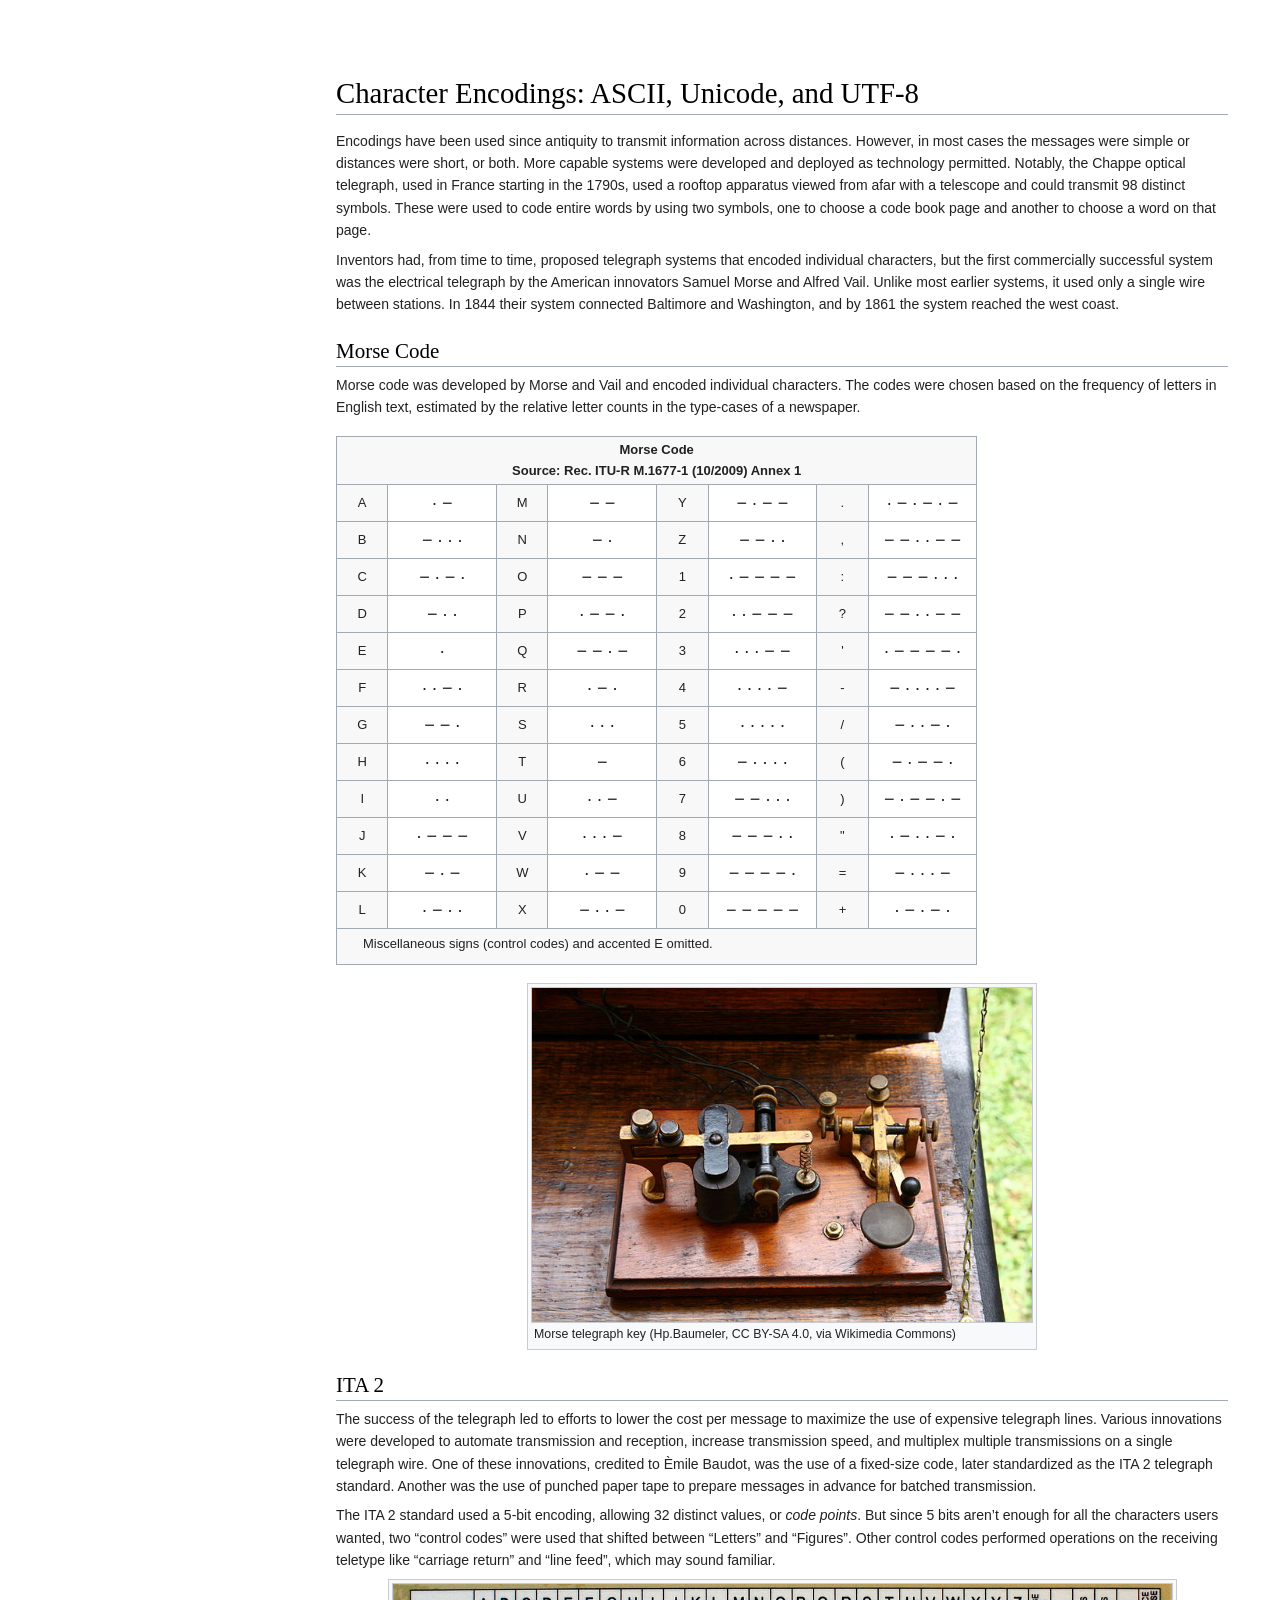
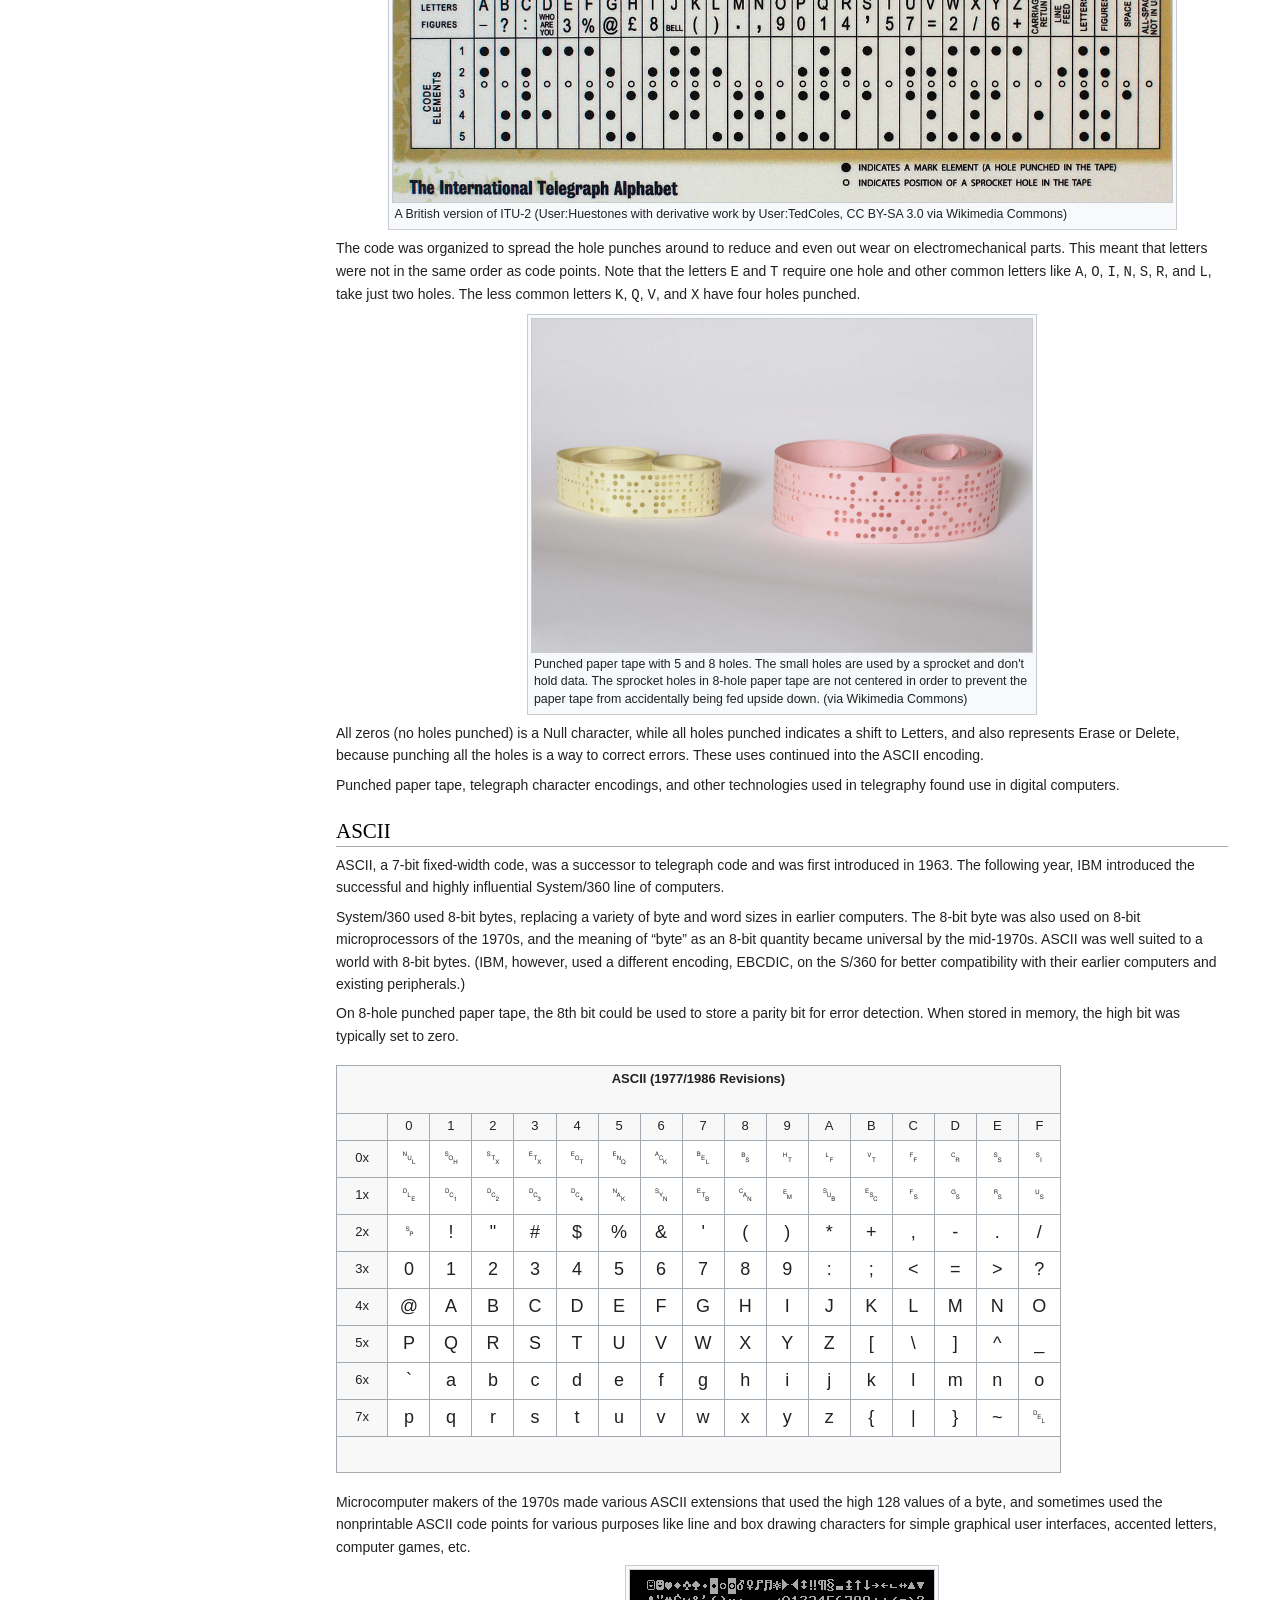
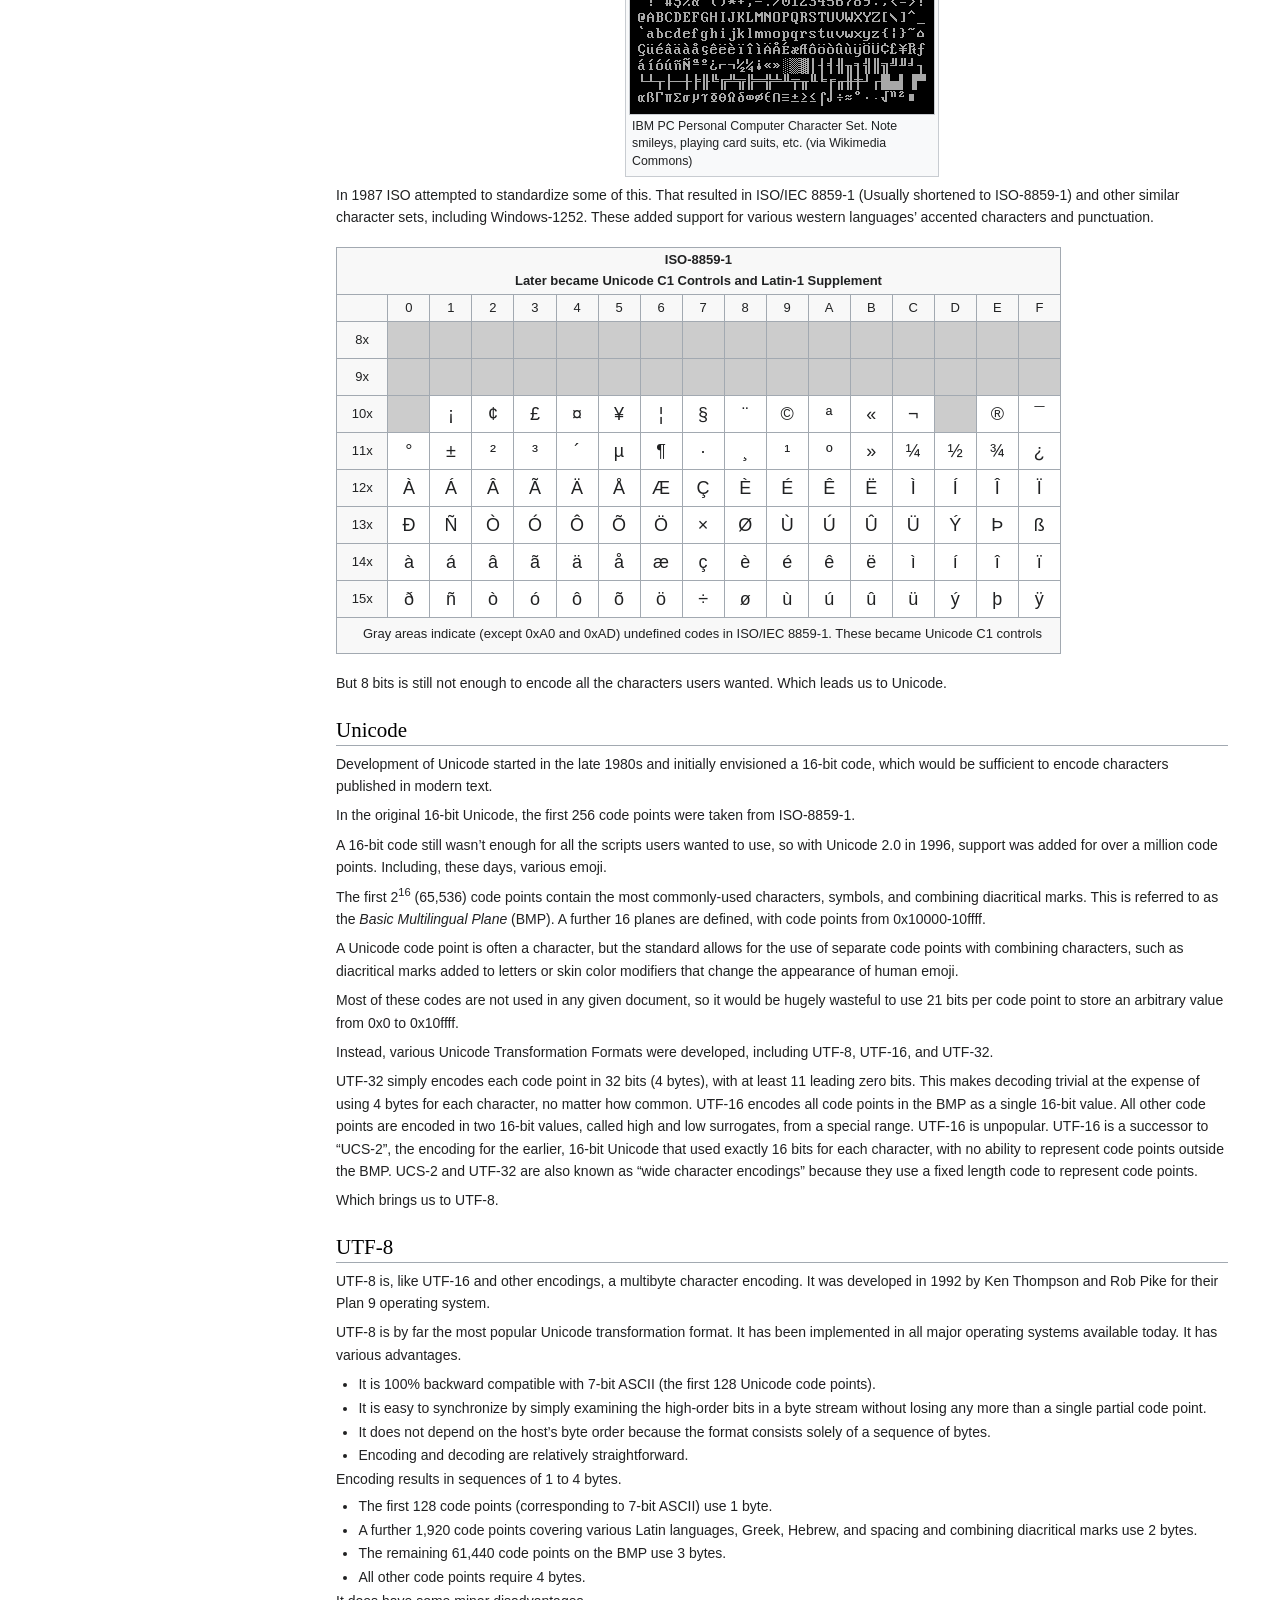
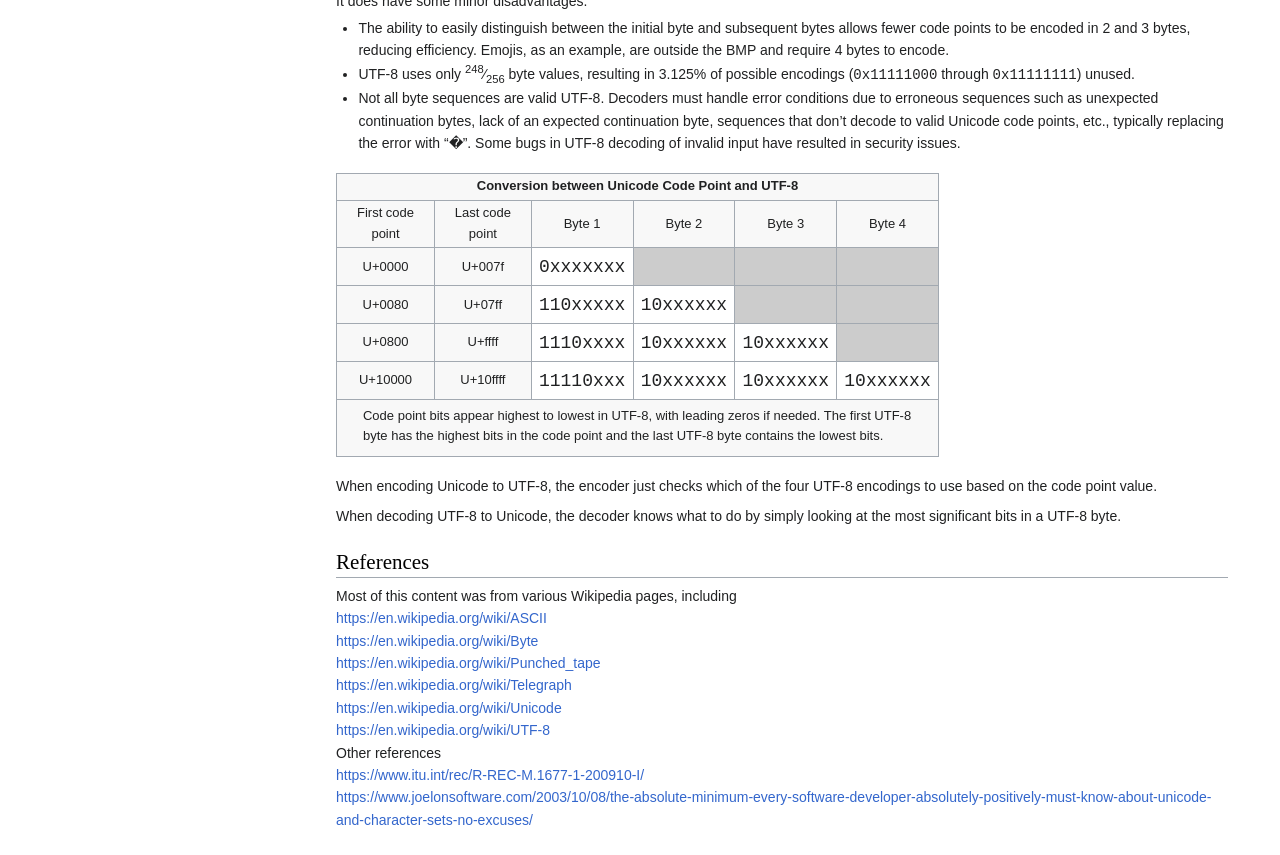
==== index.html @ 557145ad "Further edits" ====
<!DOCTYPE html>
<html class="client-js vector-feature-language-in-header-enabled vector-feature-language-in-main-page-header-disabled vector-feature-sticky-header-disabled vector-feature-page-tools-pinned-disabled vector-feature-toc-pinned-enabled vector-feature-main-menu-pinned-disabled vector-feature-limited-width-enabled vector-feature-limited-width-content-enabled vector-feature-zebra-design-disabled vector-animations-ready ve-available" lang="en" dir="ltr">

<head>
  <meta http-equiv="Content-Type" content="text/html; charset=UTF-8">
  <title>Character Encodings</title>
  <link rel="stylesheet"  href="char_table.css">
  <link rel="icon" href="favicon.ico" type="image/x-icon" />
  <link rel="shortcut icon" href="favicon.ico" type="image/x-icon" />
</head>

<body class="skin-vector skin-vector-search-vue mediawiki ltr sitedir-ltr mw-hide-empty-elt ns-0 ns-subject mw-editable page-Control_Pictures rootpage-Control_Pictures skin-vector-2022 action-view uls-dialog-sticky-hide vector-below-page-title">
  <div class="vector-header-container">
    <header class="vector-header mw-header">
      <!-- Page header stuff can go here, if any -->
    </header>
  </div>

  <div class="mw-page-container">
    <div class="mw-page-container-inner">
      <input type="checkbox" id="vector-toc-collapsed-checkbox" class="vector-menu-checkbox">
      <nav id="mw-panel-toc" role="navigation" aria-label="Contents"
        data-event-name="ui.sidebar-toc"
        class="mw-table-of-contents-container vector-toc-landmark vector-sticky-pinned-container">
        <div id="vector-toc-pinned-container" class="vector-pinned-container">
          <div id="vector-toc" class="vector-toc vector-pinnable-element">
            <div class="vector-pinnable-header vector-toc-pinnable-header vector-pinnable-header-pinned"
              data-feature-name="toc-pinned" data-pinnable-element-id="vector-toc">
              <h2 class="vector-pinnable-header-label">&nbsp;<!-- Contents --></h2>
                <!-- Add in-page links here?  -->
            </div>
          </div>
        </div>
      </nav>
      <div class="mw-content-container">
        <main id="content" class="mw-body" role="main">
          <header class="mw-body-header vector-page-titlebar">
            <h1 id="firstHeading" class="firstHeading mw-first-heading">
              <span class="mw-page-title-main">
                Character Encodings: ASCII, Unicode, and UTF-8
              </span>
            </h1>

          </header>

          <div id="bodyContent" class="vector-body ve-init-mw-desktopArticleTarget-targetContainer"
            aria-labelledby="firstHeading" data-mw-ve-target-container="">

            <div id="mw-content-text" class="mw-body-content mw-content-ltr"
              lang="en" dir="ltr"><div class="mw-parser-output">
              <p>
                Encodings have been used since antiquity to transmit information across distances. However,
                in most cases the messages were simple or distances were short, or both. More capable
                systems were developed and deployed as technology permitted. Notably, the Chappe
                optical telegraph, used in France starting in the 1790s, used a rooftop apparatus
                viewed from afar with a telescope and could transmit 98 distinct symbols. These were
                used to code entire words by using two symbols, one to choose a code book page and another
                to choose a word on that page.
              </p>
              <p>
                Inventors had, from time to time, proposed telegraph systems that
                encoded individual characters, but the first commercially successful system
                was the electrical telegraph by the American innovators Samuel Morse and Alfred Vail.
                Unlike most earlier systems, it used only a single wire between stations. In 1844
                their system connected Baltimore and Washington, and by 1861 the system reached the
                west coast.
              </p>

              <h2><span class="mw-headline">Morse Code</span></h2>
              <p>
                Morse code was developed by Morse and Vail and encoded individual
                characters. The codes were chosen based on the frequency of letters in English
                text, estimated by the relative letter counts in the type-cases of a newspaper.
              </p>
              <table class="wikitable"
                style="border-collapse:collapse;background:#FFFFFF;font-size:large;text-align:center">
                <tbody>
                  <tr>
                    <td colspan="8" style="background:#F8F8F8;font-size:small">
                      <b>
                        <a class="mw-selflink selflink">Morse Code</a>
                      </b>
                      <br>
                        <a class="mw-selflink selflink">Source: Rec. ITU-R M.1677-1 (10/2009) Annex 1</a>
                    </td>
                  </tr>
                  <tr>
                    <td style="width:30pt;background:#F8F8F8;font-size:small;">A</td>
                    <td style="width:70pt;">&#x00B7;&nbsp;&#x2212;</td>
                    <td style="width:30pt;background:#F8F8F8;font-size:small;">M</td>
                    <td style="width:70pt;">&#x2212;&nbsp;&#x2212;</td>
                    <td style="width:30pt;background:#F8F8F8;font-size:small;">Y</td>
                    <td style="width:70pt;">&#x2212;&nbsp;&#x00B7;&nbsp;&#x2212;&nbsp;&#x2212;</td>
                    <td style="width:30pt;background:#F8F8F8;font-size:small;">.</td>
                    <td style="width:70pt;">&#x00B7;&nbsp;&#x2212;&nbsp;&#x00B7;&nbsp;&#x2212;&nbsp;&#x00B7;&nbsp;&#x2212;</td>
                  </tr>
                  <tr>
                    <td style="width:30pt;background:#F8F8F8;font-size:small;">B</td>
                    <td style="width:20pt;">&#x2212;&nbsp;&#x00B7;&nbsp;&#x00B7;&nbsp;&#x00B7;</td>
                    <td style="width:30pt;background:#F8F8F8;font-size:small;">N</td>
                    <td style="width:20pt;">&#x2212;&nbsp;&#x00B7;</td>
                    <td style="width:30pt;background:#F8F8F8;font-size:small;">Z</td>
                    <td style="width:20pt;">&#x2212;&nbsp;&#x2212;&nbsp;&#x00B7;&nbsp;&#x00B7;</td>
                    <td style="width:30pt;background:#F8F8F8;font-size:small;">,</td>
                    <td style="width:20pt;">&#x2212;&nbsp;&#x2212;&nbsp;&#x00B7;&nbsp;&#x00B7;&nbsp;&#x2212;&nbsp;&#x2212;</td>
                  </tr>
                  <tr>
                    <td style="width:30pt;background:#F8F8F8;font-size:small;">C</td>
                    <td style="width:20pt;">&#x2212;&nbsp;&#x00B7;&nbsp;&#x2212;&nbsp;&#x00B7;</td>
                    <td style="width:30pt;background:#F8F8F8;font-size:small;">O</td>
                    <td style="width:20pt;">&#x2212;&nbsp;&#x2212;&nbsp;&#x2212;</td>
                    <td style="width:30pt;background:#F8F8F8;font-size:small;">1</td>
                    <td style="width:20pt;">&#x00B7;&nbsp;&#x2212;&nbsp;&#x2212;&nbsp;&#x2212;&nbsp;&#x2212;</td>
                    <td style="width:30pt;background:#F8F8F8;font-size:small;">:</td>
                    <td style="width:20pt;">&#x2212;&nbsp;&#x2212;&nbsp;&#x2212;&nbsp;&#x00B7;&nbsp;&#x00B7;&nbsp;&#x00B7;</td>
                  </tr>
                  <tr>
                    <td style="width:30pt;background:#F8F8F8;font-size:small;">D</td>
                    <td style="width:20pt;">&#x2212;&nbsp;&#x00B7;&nbsp;&#x00B7;</td>
                    <td style="width:30pt;background:#F8F8F8;font-size:small;">P</td>
                    <td style="width:20pt;">&#x00B7;&nbsp;&#x2212;&nbsp;&#x2212;&nbsp;&#x00B7;</td>
                    <td style="width:30pt;background:#F8F8F8;font-size:small;">2</td>
                    <td style="width:20pt;">&#x00B7;&nbsp;&#x00B7;&nbsp;&#x2212;&nbsp;&#x2212;&nbsp;&#x2212;</td>
                    <td style="width:30pt;background:#F8F8F8;font-size:small;">?</td>
                    <td style="width:20pt;">&#x2212;&nbsp;&#x2212;&nbsp;&#x00B7;&nbsp;&#x00B7;&nbsp;&#x2212;&nbsp;&#x2212;</td>
                  </tr>
                  <tr>
                    <td style="width:30pt;background:#F8F8F8;font-size:small;">E</td>
                    <td style="width:20pt;">&#x00B7;</td>
                    <td style="width:30pt;background:#F8F8F8;font-size:small;">Q</td>
                    <td style="width:20pt;">&#x2212;&nbsp;&#x2212;&nbsp;&#x00B7;&nbsp;&#x2212;</td>
                    <td style="width:30pt;background:#F8F8F8;font-size:small;">3</td>
                    <td style="width:20pt;">&#x00B7;&nbsp;&#x00B7;&nbsp;&#x00B7;&nbsp;&#x2212;&nbsp;&#x2212;</td>
                    <td style="width:30pt;background:#F8F8F8;font-size:small;">'</td>
                    <td style="width:20pt;">&#x00B7;&nbsp;&#x2212;&nbsp;&#x2212;&nbsp;&#x2212;&nbsp;&#x2212;&nbsp;&#x00B7;</td>
                  </tr>
                  <tr>
                    <td style="width:30pt;background:#F8F8F8;font-size:small;">F</td>
                    <td style="width:20pt;">&#x00B7;&nbsp;&#x00B7;&nbsp;&#x2212;&nbsp;&#x00B7;</td>
                    <td style="width:30pt;background:#F8F8F8;font-size:small;">R</td>
                    <td style="width:20pt;">&#x00B7;&nbsp;&#x2212;&nbsp;&#x00B7;</td>
                    <td style="width:30pt;background:#F8F8F8;font-size:small;">4</td>
                    <td style="width:20pt;">&#x00B7;&nbsp;&#x00B7;&nbsp;&#x00B7;&nbsp;&#x00B7;&nbsp;&#x2212;</td>
                    <td style="width:30pt;background:#F8F8F8;font-size:small;">-</td>
                    <td style="width:20pt;">&#x2212;&nbsp;&#x00B7;&nbsp;&#x00B7;&nbsp;&#x00B7;&nbsp;&#x00B7;&nbsp;&#x2212;</td>
                  </tr>
                  <tr>
                    <td style="width:30pt;background:#F8F8F8;font-size:small;">G</td>
                    <td style="width:20pt;">&#x2212;&nbsp;&#x2212;&nbsp;&#x00B7;</td>
                    <td style="width:30pt;background:#F8F8F8;font-size:small;">S</td>
                    <td style="width:20pt;">&#x00B7;&nbsp;&#x00B7;&nbsp;&#x00B7;</td>
                    <td style="width:30pt;background:#F8F8F8;font-size:small;">5</td>
                    <td style="width:20pt;">&#x00B7;&nbsp;&#x00B7;&nbsp;&#x00B7;&nbsp;&#x00B7;&nbsp;&#x00B7;</td>
                    <td style="width:30pt;background:#F8F8F8;font-size:small;">/</td>
                    <td style="width:20pt;">&#x2212;&nbsp;&#x00B7;&nbsp;&#x00B7;&nbsp;&#x2212;&nbsp;&#x00B7;</td>
                  </tr>
                  <tr>
                    <td style="width:30pt;background:#F8F8F8;font-size:small;">H</td>
                    <td style="width:20pt;">&#x00B7;&nbsp;&#x00B7;&nbsp;&#x00B7;&nbsp;&#x00B7;</td>
                    <td style="width:30pt;background:#F8F8F8;font-size:small;">T</td>
                    <td style="width:20pt;">&#x2212;</td>
                    <td style="width:30pt;background:#F8F8F8;font-size:small;">6</td>
                    <td style="width:20pt;">&#x2212;&nbsp;&#x00B7;&nbsp;&#x00B7;&nbsp;&#x00B7;&nbsp;&#x00B7;</td>
                    <td style="width:30pt;background:#F8F8F8;font-size:small;">(</td>
                    <td style="width:20pt;">&#x2212;&nbsp;&#x00B7;&nbsp;&#x2212;&nbsp;&#x2212;&nbsp;&#x00B7;</td>
                  </tr>
                  <tr>
                    <td style="width:30pt;background:#F8F8F8;font-size:small;">I</td>
                    <td style="width:20pt;">&#x00B7;&nbsp;&#x00B7;</td>
                    <td style="width:30pt;background:#F8F8F8;font-size:small;">U</td>
                    <td style="width:20pt;">&#x00B7;&nbsp;&#x00B7;&nbsp;&#x2212;</td>
                    <td style="width:30pt;background:#F8F8F8;font-size:small;">7</td>
                    <td style="width:20pt;">&#x2212;&nbsp;&#x2212;&nbsp;&#x00B7;&nbsp;&#x00B7;&nbsp;&#x00B7;</td>
                    <td style="width:30pt;background:#F8F8F8;font-size:small;">)</td>
                    <td style="width:20pt;">&#x2212;&nbsp;&#x00B7;&nbsp;&#x2212;&nbsp;&#x2212;&nbsp;&#x00B7;&nbsp;&#x2212;</td>
                  </tr>
                  <tr>
                    <td style="width:30pt;background:#F8F8F8;font-size:small;">J</td>
                    <td style="width:20pt;">&#x00B7;&nbsp;&#x2212;&nbsp;&#x2212;&nbsp;&#x2212;</td>
                    <td style="width:30pt;background:#F8F8F8;font-size:small;">V</td>
                    <td style="width:20pt;">&#x00B7;&nbsp;&#x00B7;&nbsp;&#x00B7;&nbsp;&#x2212;</td>
                    <td style="width:30pt;background:#F8F8F8;font-size:small;">8</td>
                    <td style="width:20pt;">&#x2212;&nbsp;&#x2212;&nbsp;&#x2212;&nbsp;&#x00B7;&nbsp;&#x00B7;</td>
                    <td style="width:30pt;background:#F8F8F8;font-size:small;">"</td>
                    <td style="width:20pt;">&#x00B7;&nbsp;&#x2212;&nbsp;&#x00B7;&nbsp;&#x00B7;&nbsp;&#x2212;&nbsp;&#x00B7;</td>
                  </tr>
                  <tr>
                    <td style="width:30pt;background:#F8F8F8;font-size:small;">K</td>
                    <td style="width:20pt;">&#x2212;&nbsp;&#x00B7;&nbsp;&#x2212;</td>
                    <td style="width:30pt;background:#F8F8F8;font-size:small;">W</td>
                    <td style="width:20pt;">&#x00B7;&nbsp;&#x2212;&nbsp;&#x2212;</td>
                    <td style="width:30pt;background:#F8F8F8;font-size:small;">9</td>
                    <td style="width:20pt;">&#x2212;&nbsp;&#x2212;&nbsp;&#x2212;&nbsp;&#x2212;&nbsp;&#x00B7;</td>
                    <td style="width:30pt;background:#F8F8F8;font-size:small;">=</td>
                    <td style="width:20pt;">&#x2212;&nbsp;&#x00B7;&nbsp;&#x00B7;&nbsp;&#x00B7;&nbsp;&#x2212;</td>
                  </tr>
                  <tr>
                    <td style="width:30pt;background:#F8F8F8;font-size:small;">L</td>
                    <td style="width:20pt;">&#x00B7;&nbsp;&#x2212;&nbsp;&#x00B7;&nbsp;&#x00B7;</td>
                    <td style="width:30pt;background:#F8F8F8;font-size:small;">X</td>
                    <td style="width:20pt;">&#x2212;&nbsp;&#x00B7;&nbsp;&#x00B7;&nbsp;&#x2212;</td>
                    <td style="width:30pt;background:#F8F8F8;font-size:small;">0</td>
                    <td style="width:20pt;">&#x2212;&nbsp;&#x2212;&nbsp;&#x2212;&nbsp;&#x2212;&nbsp;&#x2212;</td>
                    <td style="width:30pt;background:#F8F8F8;font-size:small;">+</td>
                    <td style="width:20pt;">&#x00B7;&nbsp;&#x2212;&nbsp;&#x00B7;&nbsp;&#x2212;&nbsp;&#x00B7;</td>
                  </tr>

                  <tr>
                    <td colspan="8" style="background:#F8F8F8;font-size:small;text-align:left">
                      <dl>
                        <dd>Miscellaneous signs (control codes) and accented E omitted.</dd>
                      </dl>
                    </td>
                  </tr>

                </tbody>
              </table>

              <figure class="mw-halign-center" typeof="mw:File/Frame">
                <a href="" class="mw-file-description">
                  <img src="640px-Wallace_Study-Telegraph.jpg" class="mw-file-element" width="500">
                </a>
                <figcaption>
                  Morse telegraph key (Hp.Baumeler, CC BY-SA 4.0, via Wikimedia Commons)
                </figcaption>
              </figure>

              <h2><span class="mw-headline">ITA 2</span></h2>

              <p>
                The success of the telegraph led to efforts to lower the cost per message
                to maximize the use of expensive telegraph lines. Various innovations were
                developed to automate transmission and reception, increase transmission
                speed, and multiplex multiple transmissions on a single telegraph wire.
                One of these innovations, credited to &Egrave;mile Baudot, was the use of a
                fixed-size code, later standardized as the ITA 2 telegraph standard.
                Another was the use of punched paper tape to prepare messages in advance
                for batched transmission.
              </p>

              <p>
                The ITA 2 standard used a 5-bit encoding, allowing 32 distinct values, or <i>code points</i>.
                But since 5 bits aren&rsquo;t enough for all the characters users wanted, two &ldquo;control
                codes&rdquo; were used that shifted between &ldquo;Letters&rdquo; and &ldquo;Figures&rdquo;.
                Other control codes performed operations on the receiving teletype like &ldquo;carriage
                return&rdquo; and &ldquo;line feed&rdquo;, which may sound familiar.
              </p>

              <figure class="mw-halign-center" typeof="mw:File/Frame">
                <a href="" class="mw-file-description">
                  <img src="International_Telegraph_Alphabet_2_brightened.jpg" class="mw-file-element" width="779">
                </a>
                <figcaption>
                  A British version of ITU-2 (User:Huestones with derivative work by User:TedColes, CC BY-SA 3.0 via Wikimedia Commons)
                </figcaption>
              </figure>

              <p>
                The code was organized to spread the hole punches around to reduce and even out wear on
                electromechanical parts. This meant that letters were not in the same order as code points.
                Note that the letters <tt>E</tt> and <tt>T</tt> require one hole and other common
                letters like <tt>A</tt>, <tt>O</tt>, <tt>I</tt>, <tt>N</tt>, <tt>S</tt>, <tt>R</tt>,
                and <tt>L</tt>,  take just two holes. The less common letters <tt>K</tt>, <tt>Q</tt>,
                <tt>V</tt>, and <tt>X</tt> have four holes punched.
              </p>

              <figure class="mw-halign-center" typeof="mw:File/Frame">
                <a href="" class="mw-file-description">
                  <img src="PaperTapes-5and8Hole.jpg" class="mw-file-element" width="500">
                </a>
                <figcaption>
                  Punched paper tape with 5 and 8 holes. The small holes are used by a sprocket and
                  don't hold data. The sprocket holes in 8-hole paper tape are not centered in order to
                  prevent the paper tape from accidentally being fed upside down. (via Wikimedia Commons)
                </figcaption>
              </figure>

              <p>
                All zeros (no holes punched) is a Null character, while all holes punched indicates a
                shift to Letters, and also represents Erase or Delete, because punching all the holes
                is a way to correct errors. These uses continued into the ASCII encoding.
              </p>
              <p>
                Punched paper tape, telegraph character encodings, and other technologies used
                in telegraphy found use in digital computers.
              </p>

              <h2><span class="mw-headline">ASCII</span></h2>

              <p>
                ASCII, a 7-bit fixed-width code, was a successor to telegraph code and was first
                introduced in 1963. The following year, IBM introduced the successful and highly
                influential System/360 line of computers.
              </p>
              <p>
                System/360 used 8-bit bytes, replacing a variety of byte and word sizes in earlier
                computers. The 8-bit byte was also used on 8-bit microprocessors of the 1970s, and
                the meaning of &ldquo;byte&rdquo; as an 8-bit quantity became universal by the mid-1970s.
                ASCII was well suited to a world with 8-bit bytes. (IBM, however, used a different
                encoding, EBCDIC, on the S/360 for better compatibility with their earlier computers
                and existing peripherals.)
              </p>
              <p>
                On 8-hole punched paper tape, the 8th bit could be used to store a parity bit for
                error detection. When stored in memory, the high bit was typically set to zero.
              </p>

              <table class="wikitable"
                style="border-collapse:collapse;background:#FFFFFF;font-size:large;text-align:center">
                <tbody>
                  <tr>
                    <td colspan="17" style="background:#F8F8F8;font-size:small">
                      <b>
                        <a class="mw-selflink selflink">ASCII (1977/1986 Revisions)</a>
                      </b>
                      <br>
                        <a class="mw-selflink selflink">&nbsp;</a>
                    </td>
                  </tr>

                  <tr style="background:#F8F8F8;font-size:small;">
                    <td style="width:30pt;"></td>
                    <td style="width:20pt;">0</td>
                    <td style="width:20pt;">1</td>
                    <td style="width:20pt;">2</td>
                    <td style="width:20pt;">3</td>
                    <td style="width:20pt;">4</td>
                    <td style="width:20pt;">5</td>
                    <td style="width:20pt;">6</td>
                    <td style="width:20pt;">7</td>
                    <td style="width:20pt;">8</td>
                    <td style="width:20pt;">9</td>
                    <td style="width:20pt;">A</td>
                    <td style="width:20pt;">B</td>
                    <td style="width:20pt;">C</td>
                    <td style="width:20pt;">D</td>
                    <td style="width:20pt;">E</td>
                    <td style="width:20pt;">F</td>
                  </tr>
                  <tr>
                    <td style="width:30pt;background:#F8F8F8;font-size:small;">0x</td>
                    <td style="width:20pt;">&#x2400;</td>
                    <td style="width:20pt;">&#x2401;</td>
                    <td style="width:20pt;">&#x2402;</td>
                    <td style="width:20pt;">&#x2403;</td>
                    <td style="width:20pt;">&#x2404;</td>
                    <td style="width:20pt;">&#x2405;</td>
                    <td style="width:20pt;">&#x2406;</td>
                    <td style="width:20pt;">&#x2407;</td>
                    <td style="width:20pt;">&#x2408;</td>
                    <td style="width:20pt;">&#x2409;</td>
                    <td style="width:20pt;">&#x240a;</td>
                    <td style="width:20pt;">&#x240b;</td>
                    <td style="width:20pt;">&#x240c;</td>
                    <td style="width:20pt;">&#x240d;</td>
                    <td style="width:20pt;">&#x240e;</td>
                    <td style="width:20pt;">&#x240f;</td>
                  </tr>
                  <tr>
                    <td style="width:30pt;background:#F8F8F8;font-size:small;">1x</td>
                    <td style="width:20pt;">&#x2410;</td>
                    <td style="width:20pt;">&#x2411;</td>
                    <td style="width:20pt;">&#x2412;</td>
                    <td style="width:20pt;">&#x2413;</td>
                    <td style="width:20pt;">&#x2414;</td>
                    <td style="width:20pt;">&#x2415;</td>
                    <td style="width:20pt;">&#x2416;</td>
                    <td style="width:20pt;">&#x2417;</td>
                    <td style="width:20pt;">&#x2418;</td>
                    <td style="width:20pt;">&#x2419;</td>
                    <td style="width:20pt;">&#x241a;</td>
                    <td style="width:20pt;">&#x241b;</td>
                    <td style="width:20pt;">&#x241c;</td>
                    <td style="width:20pt;">&#x241d;</td>
                    <td style="width:20pt;">&#x241e;</td>
                    <td style="width:20pt;">&#x241f;</td>
                  </tr>
                  <tr>
                    <td style="width:30pt;background:#F8F8F8;font-size:small;">2x</td>
                    <td style="width:20pt;">&#x2420;</td>
                    <td style="width:20pt;">&#x21;</td>
                    <td style="width:20pt;">&#x22;</td>
                    <td style="width:20pt;">&#x23;</td>
                    <td style="width:20pt;">&#x24;</td>
                    <td style="width:20pt;">&#x25;</td>
                    <td style="width:20pt;">&#x26;</td>
                    <td style="width:20pt;">&#x27;</td>
                    <td style="width:20pt;">&#x28;</td>
                    <td style="width:20pt;">&#x29;</td>
                    <td style="width:20pt;">&#x2a;</td>
                    <td style="width:20pt;">&#x2b;</td>
                    <td style="width:20pt;">&#x2c;</td>
                    <td style="width:20pt;">&#x2d;</td>
                    <td style="width:20pt;">&#x2e;</td>
                    <td style="width:20pt;">&#x2f;</td>
                  </tr>
                  <tr>
                    <td style="width:30pt;background:#F8F8F8;font-size:small;">3x</td>
                    <td style="width:20pt;">&#x30;</td>
                    <td style="width:20pt;">&#x31;</td>
                    <td style="width:20pt;">&#x32;</td>
                    <td style="width:20pt;">&#x33;</td>
                    <td style="width:20pt;">&#x34;</td>
                    <td style="width:20pt;">&#x35;</td>
                    <td style="width:20pt;">&#x36;</td>
                    <td style="width:20pt;">&#x37;</td>
                    <td style="width:20pt;">&#x38;</td>
                    <td style="width:20pt;">&#x39;</td>
                    <td style="width:20pt;">&#x3a;</td>
                    <td style="width:20pt;">&#x3b;</td>
                    <td style="width:20pt;">&#x3c;</td>
                    <td style="width:20pt;">&#x3d;</td>
                    <td style="width:20pt;">&#x3e;</td>
                    <td style="width:20pt;">&#x3f;</td>
                  </tr>
                  <tr>
                    <td style="width:30pt;background:#F8F8F8;font-size:small;">4x</td>
                    <td style="width:20pt;">&#x40;</td>
                    <td style="width:20pt;">&#x41;</td>
                    <td style="width:20pt;">&#x42;</td>
                    <td style="width:20pt;">&#x43;</td>
                    <td style="width:20pt;">&#x44;</td>
                    <td style="width:20pt;">&#x45;</td>
                    <td style="width:20pt;">&#x46;</td>
                    <td style="width:20pt;">&#x47;</td>
                    <td style="width:20pt;">&#x48;</td>
                    <td style="width:20pt;">&#x49;</td>
                    <td style="width:20pt;">&#x4a;</td>
                    <td style="width:20pt;">&#x4b;</td>
                    <td style="width:20pt;">&#x4c;</td>
                    <td style="width:20pt;">&#x4d;</td>
                    <td style="width:20pt;">&#x4e;</td>
                    <td style="width:20pt;">&#x4f;</td>
                  </tr>
                  <tr>
                    <td style="width:30pt;background:#F8F8F8;font-size:small;">5x</td>
                    <td style="width:20pt;">&#x50;</td>
                    <td style="width:20pt;">&#x51;</td>
                    <td style="width:20pt;">&#x52;</td>
                    <td style="width:20pt;">&#x53;</td>
                    <td style="width:20pt;">&#x54;</td>
                    <td style="width:20pt;">&#x55;</td>
                    <td style="width:20pt;">&#x56;</td>
                    <td style="width:20pt;">&#x57;</td>
                    <td style="width:20pt;">&#x58;</td>
                    <td style="width:20pt;">&#x59;</td>
                    <td style="width:20pt;">&#x5a;</td>
                    <td style="width:20pt;">&#x5b;</td>
                    <td style="width:20pt;">&#x5c;</td>
                    <td style="width:20pt;">&#x5d;</td>
                    <td style="width:20pt;">&#x5e;</td>
                    <td style="width:20pt;">&#x5f;</td>
                  </tr>
                  <tr>
                    <td style="width:30pt;background:#F8F8F8;font-size:small;">6x</td>
                    <td style="width:20pt;">&#x60;</td>
                    <td style="width:20pt;">&#x61;</td>
                    <td style="width:20pt;">&#x62;</td>
                    <td style="width:20pt;">&#x63;</td>
                    <td style="width:20pt;">&#x64;</td>
                    <td style="width:20pt;">&#x65;</td>
                    <td style="width:20pt;">&#x66;</td>
                    <td style="width:20pt;">&#x67;</td>
                    <td style="width:20pt;">&#x68;</td>
                    <td style="width:20pt;">&#x69;</td>
                    <td style="width:20pt;">&#x6a;</td>
                    <td style="width:20pt;">&#x6b;</td>
                    <td style="width:20pt;">&#x6c;</td>
                    <td style="width:20pt;">&#x6d;</td>
                    <td style="width:20pt;">&#x6e;</td>
                    <td style="width:20pt;">&#x6f;</td>
                  </tr>
                  <tr>
                    <td style="width:30pt;background:#F8F8F8;font-size:small;">7x</td>
                    <td style="width:20pt;">&#x70;</td>
                    <td style="width:20pt;">&#x71;</td>
                    <td style="width:20pt;">&#x72;</td>
                    <td style="width:20pt;">&#x73;</td>
                    <td style="width:20pt;">&#x74;</td>
                    <td style="width:20pt;">&#x75;</td>
                    <td style="width:20pt;">&#x76;</td>
                    <td style="width:20pt;">&#x77;</td>
                    <td style="width:20pt;">&#x78;</td>
                    <td style="width:20pt;">&#x79;</td>
                    <td style="width:20pt;">&#x7a;</td>
                    <td style="width:20pt;">&#x7b;</td>
                    <td style="width:20pt;">&#x7c;</td>
                    <td style="width:20pt;">&#x7d;</td>
                    <td style="width:20pt;">&#x7e;</td>
                    <td style="width:20pt;">&#x2421;</td>
                  </tr>


                  <tr>
                    <td colspan="17" style="background:#F8F8F8;font-size:small;text-align:left">
                      <dl>
                        <dd>&nbsp;</dd>
                      </dl>
                    </td>
                  </tr>
                </tbody>
              </table>

              <p>
                Microcomputer makers of the 1970s made various ASCII extensions that used the high 128 values
                of a byte, and sometimes used the nonprintable ASCII code points for various purposes like
                line and box drawing characters for simple graphical user interfaces, accented letters,
                computer games, etc.
              </p>

              <figure class="mw-halign-center" typeof="mw:File/Frame">
                <a href="" class="mw-file-description">
                  <img src="Codepage-437.png" class="mw-file-element" width="304">
                </a>
                <figcaption>
                  IBM PC Personal Computer Character Set. Note smileys, playing card suits, etc. (via Wikimedia Commons)
                </figcaption>
              </figure>

              <p>
                In 1987 ISO attempted to standardize some of this. That resulted in ISO/IEC 8859-1 (Usually shortened
                to ISO-8859-1) and other similar character sets, including Windows-1252. These added support for
                various western languages&rsquo; accented characters and punctuation.
              </p>

              <table class="wikitable"
                style="border-collapse:collapse;background:#FFFFFF;font-size:large;text-align:center">
                <tbody>
                  <tr>
                    <td colspan="17" style="background:#F8F8F8;font-size:small">
                      <b>
                        <a class="mw-selflink selflink">ISO-8859-1</a>
                      </b>
                      <br>
                        <a class="mw-selflink selflink">Later became Unicode C1 Controls and Latin-1 Supplement</a>
                    </td>
                  </tr>

                  <tr style="background:#F8F8F8;font-size:small;">
                    <td style="width:30pt;"></td>
                    <td style="width:20pt;">0</td>
                    <td style="width:20pt;">1</td>
                    <td style="width:20pt;">2</td>
                    <td style="width:20pt;">3</td>
                    <td style="width:20pt;">4</td>
                    <td style="width:20pt;">5</td>
                    <td style="width:20pt;">6</td>
                    <td style="width:20pt;">7</td>
                    <td style="width:20pt;">8</td>
                    <td style="width:20pt;">9</td>
                    <td style="width:20pt;">A</td>
                    <td style="width:20pt;">B</td>
                    <td style="width:20pt;">C</td>
                    <td style="width:20pt;">D</td>
                    <td style="width:20pt;">E</td>
                    <td style="width:20pt;">F</td>
                  </tr>


                  <tr>
                    <td style="width:30pt;background:#F8F8F8;font-size:small;">8x</td>
                   <td title="Reserved" style="background-color:#CCCCCC;">&nbsp;</td>
                   <td title="Reserved" style="background-color:#CCCCCC;"></td>
                   <td title="Reserved" style="background-color:#CCCCCC;"></td>
                   <td title="Reserved" style="background-color:#CCCCCC;"></td>
                   <td title="Reserved" style="background-color:#CCCCCC;"></td>
                   <td title="Reserved" style="background-color:#CCCCCC;"></td>
                   <td title="Reserved" style="background-color:#CCCCCC;"></td>
                   <td title="Reserved" style="background-color:#CCCCCC;"></td>
                   <td title="Reserved" style="background-color:#CCCCCC;"></td>
                   <td title="Reserved" style="background-color:#CCCCCC;"></td>
                   <td title="Reserved" style="background-color:#CCCCCC;"></td>
                   <td title="Reserved" style="background-color:#CCCCCC;"></td>
                   <td title="Reserved" style="background-color:#CCCCCC;"></td>
                   <td title="Reserved" style="background-color:#CCCCCC;"></td>
                   <td title="Reserved" style="background-color:#CCCCCC;"></td>
                   <td title="Reserved" style="background-color:#CCCCCC;"></td>
                  </tr>
                  <tr>
                  <td style="width:30pt;background:#F8F8F8;font-size:small;">9x</td>
                   <td title="Reserved" style="background-color:#CCCCCC;">&nbsp;</td>
                   <td title="Reserved" style="background-color:#CCCCCC;"></td>
                   <td title="Reserved" style="background-color:#CCCCCC;"></td>
                   <td title="Reserved" style="background-color:#CCCCCC;"></td>
                   <td title="Reserved" style="background-color:#CCCCCC;"></td>
                   <td title="Reserved" style="background-color:#CCCCCC;"></td>
                   <td title="Reserved" style="background-color:#CCCCCC;"></td>
                   <td title="Reserved" style="background-color:#CCCCCC;"></td>
                   <td title="Reserved" style="background-color:#CCCCCC;"></td>
                   <td title="Reserved" style="background-color:#CCCCCC;"></td>
                   <td title="Reserved" style="background-color:#CCCCCC;"></td>
                   <td title="Reserved" style="background-color:#CCCCCC;"></td>
                   <td title="Reserved" style="background-color:#CCCCCC;"></td>
                   <td title="Reserved" style="background-color:#CCCCCC;"></td>
                   <td title="Reserved" style="background-color:#CCCCCC;"></td>
                   <td title="Reserved" style="background-color:#CCCCCC;"></td>
                  </tr>
                  <tr>
                    <td style="width:30pt;background:#F8F8F8;font-size:small;">10x</td>
                   <td title="Reserved" style="background-color:#CCCCCC;"></td>
                    <td style="width:20pt;">&#xa1;</td>
                    <td style="width:20pt;">&#xa2;</td>
                    <td style="width:20pt;">&#xa3;</td>
                    <td style="width:20pt;">&#xa4;</td>
                    <td style="width:20pt;">&#xa5;</td>
                    <td style="width:20pt;">&#xa6;</td>
                    <td style="width:20pt;">&#xa7;</td>
                    <td style="width:20pt;">&#xa8;</td>
                    <td style="width:20pt;">&#xa9;</td>
                    <td style="width:20pt;">&#xaa;</td>
                    <td style="width:20pt;">&#xab;</td>
                    <td style="width:20pt;">&#xac;</td>
                   <td title="Reserved" style="background-color:#CCCCCC;"></td>
                    <td style="width:20pt;">&#xae;</td>
                    <td style="width:20pt;">&#xaf;</td>
                  </tr>                  <tr>
                    <td style="width:30pt;background:#F8F8F8;font-size:small;">11x</td>
                    <td style="width:20pt;">&#xb0;</td>
                    <td style="width:20pt;">&#xb1;</td>
                    <td style="width:20pt;">&#xb2;</td>
                    <td style="width:20pt;">&#xb3;</td>
                    <td style="width:20pt;">&#xb4;</td>
                    <td style="width:20pt;">&#xb5;</td>
                    <td style="width:20pt;">&#xb6;</td>
                    <td style="width:20pt;">&#xb7;</td>
                    <td style="width:20pt;">&#xb8;</td>
                    <td style="width:20pt;">&#xb9;</td>
                    <td style="width:20pt;">&#xba;</td>
                    <td style="width:20pt;">&#xbb;</td>
                    <td style="width:20pt;">&#xbc;</td>
                    <td style="width:20pt;">&#xbd;</td>
                    <td style="width:20pt;">&#xbe;</td>
                    <td style="width:20pt;">&#xbf;</td>
                  </tr>
                  <tr>
                    <td style="width:30pt;background:#F8F8F8;font-size:small;">12x</td>
                    <td style="width:20pt;">&#xc0;</td>
                    <td style="width:20pt;">&#xc1;</td>
                    <td style="width:20pt;">&#xc2;</td>
                    <td style="width:20pt;">&#xc3;</td>
                    <td style="width:20pt;">&#xc4;</td>
                    <td style="width:20pt;">&#xc5;</td>
                    <td style="width:20pt;">&#xc6;</td>
                    <td style="width:20pt;">&#xc7;</td>
                    <td style="width:20pt;">&#xc8;</td>
                    <td style="width:20pt;">&#xc9;</td>
                    <td style="width:20pt;">&#xca;</td>
                    <td style="width:20pt;">&#xcb;</td>
                    <td style="width:20pt;">&#xcc;</td>
                    <td style="width:20pt;">&#xcd;</td>
                    <td style="width:20pt;">&#xce;</td>
                    <td style="width:20pt;">&#xcf;</td>
                  </tr>
                  <tr>
                    <td style="width:30pt;background:#F8F8F8;font-size:small;">13x</td>
                    <td style="width:20pt;">&#xd0;</td>
                    <td style="width:20pt;">&#xd1;</td>
                    <td style="width:20pt;">&#xd2;</td>
                    <td style="width:20pt;">&#xd3;</td>
                    <td style="width:20pt;">&#xd4;</td>
                    <td style="width:20pt;">&#xd5;</td>
                    <td style="width:20pt;">&#xd6;</td>
                    <td style="width:20pt;">&#xd7;</td>
                    <td style="width:20pt;">&#xd8;</td>
                    <td style="width:20pt;">&#xd9;</td>
                    <td style="width:20pt;">&#xda;</td>
                    <td style="width:20pt;">&#xdb;</td>
                    <td style="width:20pt;">&#xdc;</td>
                    <td style="width:20pt;">&#xdd;</td>
                    <td style="width:20pt;">&#xde;</td>
                    <td style="width:20pt;">&#xdf;</td>
                  </tr>
                  <tr>
                    <td style="width:30pt;background:#F8F8F8;font-size:small;">14x</td>
                    <td style="width:20pt;">&#xe0;</td>
                    <td style="width:20pt;">&#xe1;</td>
                    <td style="width:20pt;">&#xe2;</td>
                    <td style="width:20pt;">&#xe3;</td>
                    <td style="width:20pt;">&#xe4;</td>
                    <td style="width:20pt;">&#xe5;</td>
                    <td style="width:20pt;">&#xe6;</td>
                    <td style="width:20pt;">&#xe7;</td>
                    <td style="width:20pt;">&#xe8;</td>
                    <td style="width:20pt;">&#xe9;</td>
                    <td style="width:20pt;">&#xea;</td>
                    <td style="width:20pt;">&#xeb;</td>
                    <td style="width:20pt;">&#xec;</td>
                    <td style="width:20pt;">&#xed;</td>
                    <td style="width:20pt;">&#xee;</td>
                    <td style="width:20pt;">&#xef;</td>
                  </tr>
                  <tr>
                    <td style="width:30pt;background:#F8F8F8;font-size:small;">15x</td>
                    <td style="width:20pt;">&#xf0;</td>
                    <td style="width:20pt;">&#xf1;</td>
                    <td style="width:20pt;">&#xf2;</td>
                    <td style="width:20pt;">&#xf3;</td>
                    <td style="width:20pt;">&#xf4;</td>
                    <td style="width:20pt;">&#xf5;</td>
                    <td style="width:20pt;">&#xf6;</td>
                    <td style="width:20pt;">&#xf7;</td>
                    <td style="width:20pt;">&#xf8;</td>
                    <td style="width:20pt;">&#xf9;</td>
                    <td style="width:20pt;">&#xfa;</td>
                    <td style="width:20pt;">&#xfb;</td>
                    <td style="width:20pt;">&#xfc;</td>
                    <td style="width:20pt;">&#xfd;</td>
                    <td style="width:20pt;">&#xfe;</td>
                    <td style="width:20pt;">&#xff;</td>
                  </tr>

                  <tr>
                    <td colspan="17" style="background:#F8F8F8;font-size:small;text-align:left">
                      <dl>
                        <dd>
                          Gray areas indicate (except 0xA0 and 0xAD) undefined codes in ISO/IEC 8859-1.
                          These became Unicode C1 controls
                        </dd>
                      </dl>
                    </td>
                  </tr>
                </tbody>
              </table>

              <p>
                But 8 bits is still not enough to encode all the characters users wanted. Which
                leads us to Unicode.
              </p>

              <h2><span class="mw-headline">Unicode</span></h2>
              <p>
                Development of Unicode started in the late 1980s and initially envisioned a 16-bit code,
                which would be sufficient to encode characters published in modern text.
              </p>
              <p>
                In the original 16-bit Unicode, the first 256 code points were taken from ISO-8859-1.
              </p>
              <p>
                A 16-bit code still wasn&rsquo;t enough for all the scripts users wanted to use, so with
                Unicode 2.0 in 1996, support was added for over a million code points. Including, these days,
                various emoji. 
              </p>
                The first 2<sup>16</sup> (65,536) code points contain the most commonly-used characters,
                symbols, and combining diacritical marks. This is referred to as the <i>Basic Multilingual Plane</i>
                (BMP). A further 16 planes are defined, with code points from 0x10000-10ffff.
              <p>
                A Unicode code point is often a character, but the standard allows for
                the use of separate code points with combining characters, such as diacritical marks added
                to letters or skin color modifiers that change the appearance of human emoji.
              </p>
              <p>
                Most of these codes are not used in any given document, so it would be hugely
                wasteful to use 21 bits per code point to store an arbitrary value from 0x0 to 0x10ffff.
              </p>
              <p>
                Instead, various Unicode Transformation Formats were developed, including UTF-8, UTF-16, and
                UTF-32.
              </p>
              <p>
                UTF-32 simply encodes each code point in 32 bits (4 bytes), with at least 11 leading zero bits.
                This makes decoding trivial at the expense of using 4 bytes for each character, no matter
                how common. UTF-16 encodes all code points in the BMP as a single 16-bit value. All other
                code points are encoded in two 16-bit values, called high and low surrogates, from a special
                range. UTF-16 is unpopular. UTF-16 is a successor to &ldquo;UCS-2&rdquo;, the encoding for
                the earlier, 16-bit Unicode
                that used exactly 16 bits for each character, with no ability to represent code points
                outside the BMP. UCS-2 and UTF-32 are also known as &ldquo;wide character encodings&rdquo;
                because they use a fixed length code to represent code points.
              </p>
              <p>
                Which brings us to UTF-8.
              </p>
              <h2><span class="mw-headline">UTF-8</span></h2>

              <p>
                UTF-8 is, like UTF-16 and other encodings, a multibyte character encoding. It was developed
                in 1992 by Ken Thompson and Rob Pike for their Plan 9 operating system.
              </p>
              <p>
                UTF-8 is by far the most popular Unicode transformation format. It has been implemented
                in all major operating systems available today. It has various advantages.
                <ul>
                  <li>It is 100% backward compatible with 7-bit ASCII (the first 128 Unicode code points).</li>
                  <li>It is easy to synchronize by simply examining the high-order bits in a byte stream
                    without losing any more than a single partial code point.</li>
                  <li>It does not depend on the host&rsquo;s byte order because the format consists solely
                    of a sequence of bytes.</li>
                  <li>Encoding and decoding are relatively straightforward.</li>
                </ul>

                Encoding results in sequences of 1 to 4 bytes.
                <ul>
                  <li>The first 128 code points (corresponding to 7-bit ASCII) use 1 byte.</li>
                  <li>A further 1,920 code points covering various Latin languages, Greek, Hebrew,
                      and spacing and combining diacritical marks use 2 bytes.</li>
                  <li>The remaining 61,440 code points on the BMP use 3 bytes.</li>
                  <li>All other code points require 4 bytes.</li>
                </ul>

                It does have some minor disadvantages.
                <ul>
                  <li>The ability to easily distinguish between the initial byte and subsequent bytes
                    allows fewer code points to be encoded in 2 and 3 bytes, reducing efficiency.
                    Emojis, as an example, are outside the BMP and require 4 bytes to encode.
                  </li>
                  <li>UTF-8 uses only <sup>248</sup>&#x2044;<sub>256</sub> byte values, resulting in
                    3.125% of possible encodings (<tt>0x11111000</tt> through <tt>0x11111111</tt>) unused.
                  </li>
                  <li>Not all byte sequences are valid UTF-8. Decoders must handle error conditions
                    due to erroneous sequences such as unexpected continuation bytes, lack of an
                    expected continuation byte, sequences that don&rsquo;t decode to valid Unicode
                    code points, etc., typically replacing the error with &ldquo;&#xFFFD;&rdquo;. Some bugs
                    in UTF-8 decoding of invalid input have resulted in security issues.
                  </li>
                </ul>
              </p>

              <table class="wikitable"
                style="border-collapse:collapse;background:#FFFFFF;font-size:large;text-align:center">
                <tbody>
                  <tr>
                    <td colspan="6" style="background:#F8F8F8;font-size:small">
                      <b>
                        <a class="mw-selflink selflink">Conversion between Unicode Code Point and UTF-8</a>
                      </b>
                    </td>
                  </tr>
                  <tr style="background:#F8F8F8;font-size:small">
                    <td style="width:65pt">First code point</td>
                    <td style="width:64pt">Last code point</td>
                    <td style="width:20pt">Byte 1</td>
                    <td style="width:20pt">Byte 2</td>
                    <td style="width:20pt">Byte 3</td>
                    <td style="width:20pt">Byte 4</td>
                  </tr>

                  <tr>
                    <td style="background:#F8F8F8;font-size:small">U+0000</td>
                    <td style="background:#F8F8F8;font-size:small">U+007f</td>
                    <td><tt>0xxxxxxx</tt></td>
                    <td style="background-color:#CCCCCC;"></td>
                    <td style="background-color:#CCCCCC;"></td>
                    <td style="background-color:#CCCCCC;"></td>
                  </tr>

                  <tr>
                    <td style="background:#F8F8F8;font-size:small">U+0080</td>
                    <td style="background:#F8F8F8;font-size:small">U+07ff</td>
                    <td><tt>110xxxxx</tt></td>
                    <td><tt>10xxxxxx</tt></td>
                    <td style="background-color:#CCCCCC;"></td>
                    <td style="background-color:#CCCCCC;"></td>
                  </tr>

                  <tr>
                    <td style="background:#F8F8F8;font-size:small">U+0800</td>
                    <td style="background:#F8F8F8;font-size:small">U+ffff</td>
                    <td><tt>1110xxxx</tt></td>
                    <td><tt>10xxxxxx</tt></td>
                    <td><tt>10xxxxxx</tt></td>
                    <td style="background-color:#CCCCCC;"></td>
                  </tr>

                  <tr>
                    <td style="background:#F8F8F8;font-size:small">U+10000</td>
                    <td style="background:#F8F8F8;font-size:small">U+10ffff</td>
                    <td><tt>11110xxx</tt></td>
                    <td><tt>10xxxxxx</tt></td>
                    <td><tt>10xxxxxx</tt></td>
                    <td><tt>10xxxxxx</tt></td>
                  </tr>

                  <tr>
                    <td colspan="6" style="background:#F8F8F8;font-size:small;text-align:left">
                      <dl>
                        <dd>Code point bits appear highest to lowest in UTF-8, with leading zeros
                          if needed.  The first UTF-8 byte has the highest bits in the code point
                          and the last UTF-8 byte contains the lowest bits.</dd>
                      </dl>
                    </td>
                  </tr>
                </tbody>
              </table>

              <p>
                When encoding Unicode to UTF-8, the encoder just checks which of the four
                UTF-8 encodings to use based on the code point value.
              </p>
              <p>
                When decoding UTF-8 to Unicode, the decoder knows what to do
                by simply looking at the most significant bits in a UTF-8 byte.
              </p>

              <h2><span class="mw-headline">References</span></h2>
              <p>
                Most of this content was from various Wikipedia pages, including<br>
                <a href="https://en.wikipedia.org/wiki/ASCII">https://en.wikipedia.org/wiki/ASCII</a><br>
                <a href="https://en.wikipedia.org/wiki/UTF-8">https://en.wikipedia.org/wiki/Byte</a><br>
                <a href="https://en.wikipedia.org/wiki/Punched_tape">https://en.wikipedia.org/wiki/Punched_tape</a><br>
                <a href="https://en.wikipedia.org/wiki/Telegraph">https://en.wikipedia.org/wiki/Telegraph</a><br>
                <a href="https://en.wikipedia.org/wiki/Unicode">https://en.wikipedia.org/wiki/Unicode</a><br>
                <a href="https://en.wikipedia.org/wiki/UTF-8">https://en.wikipedia.org/wiki/UTF-8</a><br>
                Other references<br>
                <a href="https://www.itu.int/rec/R-REC-M.1677-1-200910-I/">https://www.itu.int/rec/R-REC-M.1677-1-200910-I/</a><br>
                <a href="https://www.joelonsoftware.com/2003/10/08/the-absolute-minimum-every-software-developer-absolutely-positively-must-know-about-unicode-and-character-sets-no-excuses/">https://www.joelonsoftware.com/2003/10/08/the-absolute-minimum-every-software-developer-absolutely-positively-must-know-about-unicode-and-character-sets-no-excuses/</a>
              </p>
            </div>
          </div>
        </div>
        </div>
      </div>
    </main>

</body></html>
---- char_table.css ----
@charset "utf-8";

.cdx-icon { color: rgb(32, 33, 34); display: inline-flex; align-items: center; justify-content: center; vertical-align: text-bottom; }

.cdx-icon svg { fill: currentcolor; width: 100%; height: 100%; }

.cdx-icon--x-small { min-width: 12px; min-height: 12px; width: 0.857143em; height: 0.857143em; }

.cdx-icon--small { min-width: 16px; min-height: 16px; width: 1.14286em; height: 1.14286em; }

.cdx-icon--medium { min-width: 20px; min-height: 20px; width: 1.42857em; height: 1.42857em; }

.cdx-icon--flipped svg { transform: scaleX(-1); }

.cdx-thumbnail { display: inline-flex; }

.cdx-thumbnail__placeholder, .cdx-thumbnail__image { background-position: center center; background-repeat: no-repeat; background-size: cover; flex-shrink: 0; box-sizing: border-box; min-width: 40px; min-height: 40px; width: 2.85714em; height: 2.85714em; border: 1px solid rgb(200, 204, 209); border-radius: 2px; }

.cdx-thumbnail__image { display: inline-block; }

.cdx-thumbnail__image-enter-active { transition-property: opacity; transition-duration: 0.1s; }

.cdx-thumbnail__image-enter-from { opacity: 0; }

.cdx-thumbnail__placeholder { background-color: rgb(248, 249, 250); display: inline-flex; align-items: center; justify-content: center; }

.cdx-thumbnail__placeholder__icon { background-position: center center; background-repeat: no-repeat; background-size: max(1.42857em, 20px); min-width: 20px; min-height: 20px; width: 1.42857em; height: 1.42857em; display: inline-block; vertical-align: text-bottom; background-image: url("data:image/svg+xml;utf8,<svg xmlns=\"http://www.w3.org/2000/svg\" xmlns:xlink=\"http://www.w3.org/1999/xlink\" width=\"20\" height=\"20\" viewBox=\"0 0 20 20\" fill=\"%2372777d\"><path d=\"M19 3H1v14h18zM3 14l3.5-4.5 2.5 3L12.5 8l4.5 6z\"/><path d=\"M19 5H1V3h18zm0 12H1v-2h18z\"/></svg>"); }

.cdx-thumbnail__placeholder__icon--vue { color: rgb(114, 119, 125); }

.cdx-search-result-title { display: inline-block; font-weight: 700; }

.cdx-search-result-title__match { font-weight: 400; }

.cdx-menu-item { list-style: none; position: relative; padding: 8px 12px; line-height: 1.6; transition-property: background-color, color, border-color, box-shadow; transition-duration: 0.1s; }

.cdx-menu-item__content { display: flex; align-items: center; line-height: 1.42857; overflow-wrap: break-word; hyphens: auto; }

.cdx-menu-item__content, .cdx-menu-item__content:hover { text-decoration: none; }

.cdx-menu-item--has-description .cdx-menu-item__content { align-items: flex-start; }

.cdx-menu-item__text__description { display: block; }

.cdx-menu-item__thumbnail { margin-right: 8px; }

.cdx-menu-item__icon { color: inherit; margin-right: 8px; }

.cdx-menu-item--bold-label .cdx-menu-item__text__label { font-weight: 700; }

.cdx-menu-item--hide-description-overflow .cdx-menu-item__text { overflow: hidden; }

.cdx-menu-item--hide-description-overflow .cdx-menu-item__text__description { overflow: hidden; text-overflow: ellipsis; white-space: nowrap; }

.cdx-menu-item--enabled, .cdx-menu-item--enabled .cdx-menu-item__content { color: rgb(32, 33, 34); }

.cdx-menu-item--enabled .cdx-menu-item__text__supporting-text, .cdx-menu-item--enabled .cdx-menu-item__text__description { color: rgb(84, 89, 93); }

.cdx-menu-item--enabled.cdx-menu-item--highlighted { background-color: rgb(234, 236, 240); cursor: pointer; }

.cdx-menu-item--enabled.cdx-menu-item--active { background-color: rgb(234, 243, 255); color: rgb(51, 102, 204); }

.cdx-menu-item--enabled.cdx-menu-item--active .cdx-menu-item__content, .cdx-menu-item--enabled.cdx-menu-item--active .cdx-menu-item__text__description { color: rgb(51, 102, 204); }

.cdx-menu-item--enabled.cdx-menu-item--selected { background-color: rgb(234, 243, 255); }

.cdx-menu-item--enabled.cdx-menu-item--selected.cdx-menu-item--highlighted, .cdx-menu-item--enabled.cdx-menu-item--selected.cdx-menu-item--highlighted .cdx-menu-item__content, .cdx-menu-item--enabled.cdx-menu-item--selected.cdx-menu-item--highlighted .cdx-menu-item__text__description { color: rgb(51, 102, 204); }

.cdx-menu-item--disabled { color: rgb(114, 119, 125); cursor: default; }

.cdx-menu-item--disabled .cdx-menu-item__text__description { color: rgb(114, 119, 125); }

.cdx-progress-bar { box-sizing: border-box; overflow-x: hidden; }

.cdx-progress-bar__bar { width: 33.33%; height: 100%; }

.cdx-progress-bar:not(.cdx-progress-bar--inline) { position: relative; z-index: 1; height: 1.14286em; max-width: none; border: 1px solid rgb(162, 169, 177); border-radius: 9999px; box-shadow: rgba(0, 0, 0, 0.2) 0px 2px 2px; }

.cdx-progress-bar--inline { width: 100%; height: 0.285714em; }

.cdx-progress-bar:not(.cdx-progress-bar--disabled) .cdx-progress-bar__bar { background-color: rgb(51, 102, 204); animation-name: cdx-animation-progress-bar__bar; animation-duration: 1.6s; animation-timing-function: linear; animation-iteration-count: infinite; }

.cdx-progress-bar:not(.cdx-progress-bar--disabled).cdx-progress-bar--block { background-color: rgb(255, 255, 255); }

.cdx-progress-bar--disabled .cdx-progress-bar__bar { background-color: rgb(200, 204, 209); }

.cdx-progress-bar--disabled:not(.cdx-progress-bar--inline) { background-color: rgb(234, 236, 240); }

@keyframes cdx-animation-progress-bar__bar {
  0% { transform: translate(-100%); }
  100% { transform: translate(300%); }
}

.cdx-menu { background-color: rgb(255, 255, 255); position: absolute; left: 0px; z-index: 50; box-sizing: border-box; width: 100%; border: 1px solid rgb(162, 169, 177); border-radius: 0px 0px 2px 2px; box-shadow: rgba(0, 0, 0, 0.2) 0px 2px 2px; }

.cdx-menu__progress-bar { position: absolute; top: 0px; }

.cdx-menu__listbox { margin: 0px; padding: 0px; }

.cdx-menu--has-sticky-footer .cdx-menu-item:last-of-type { position: absolute; bottom: 0px; width: 100%; }

.cdx-menu--has-footer .cdx-menu-item:last-of-type:not(:first-of-type) { border-top: 1px solid rgb(200, 204, 209); }

.cdx-button { box-sizing: border-box; min-width: 32px; min-height: 32px; max-width: 32em; margin: 0px; border-width: 1px; border-style: solid; border-radius: 2px; padding-right: 11px; padding-left: 11px; font-family: inherit; font-size: inherit; font-weight: 700; overflow: hidden; text-overflow: ellipsis; white-space: nowrap; text-transform: none; transition-property: background-color, color, border-color, box-shadow; transition-duration: 0.1s; }

.cdx-button--size-large { min-width: 44px; min-height: 44px; padding-right: 15px; padding-left: 15px; }

.cdx-button--icon-only { padding-right: 5px; padding-left: 5px; }

.cdx-button--icon-only.cdx-button--size-large { padding-right: 11px; padding-left: 11px; }

.cdx-button .cdx-button__icon, .cdx-button .cdx-icon { vertical-align: middle; }

.cdx-button .cdx-icon { color: inherit; }

.cdx-button--fake-button { display: inline-flex; align-items: center; justify-content: center; }

.cdx-button--fake-button, .cdx-button--fake-button:hover, .cdx-button--fake-button:focus { text-decoration: none; }

.cdx-button--fake-button:not(.cdx-button--icon-only) .cdx-button__icon { margin-right: 4px; }

.cdx-button:enabled, .cdx-button.cdx-button--fake-button--enabled { background-color: rgb(248, 249, 250); color: rgb(32, 33, 34); border-color: rgb(162, 169, 177); }

@supports ((-webkit-mask-image:none) or (mask-image:none)) {
  .cdx-button:enabled .cdx-button__icon, .cdx-button.cdx-button--fake-button--enabled .cdx-button__icon { background-color: rgb(32, 33, 34); }
}

.cdx-button:enabled:hover, .cdx-button.cdx-button--fake-button--enabled:hover { background-color: rgb(255, 255, 255); color: rgb(64, 66, 68); cursor: pointer; }

@supports ((-webkit-mask-image:none) or (mask-image:none)) {
  .cdx-button:enabled:hover .cdx-button__icon, .cdx-button.cdx-button--fake-button--enabled:hover .cdx-button__icon { background-color: rgb(64, 66, 68); }
}

.cdx-button:enabled:active, .cdx-button.cdx-button--fake-button--enabled:active, .cdx-button:enabled.cdx-button--is-active, .cdx-button.cdx-button--fake-button--enabled.cdx-button--is-active { background-color: rgb(234, 236, 240); color: rgb(0, 0, 0); border-color: rgb(114, 119, 125); }

@supports ((-webkit-mask-image:none) or (mask-image:none)) {
  .cdx-button:enabled:active .cdx-button__icon, .cdx-button.cdx-button--fake-button--enabled:active .cdx-button__icon, .cdx-button:enabled.cdx-button--is-active .cdx-button__icon, .cdx-button.cdx-button--fake-button--enabled.cdx-button--is-active .cdx-button__icon { background-color: rgb(0, 0, 0); }
}

.cdx-button:enabled:focus, .cdx-button.cdx-button--fake-button--enabled:focus { outline: transparent solid 1px; }

.cdx-button:enabled:focus:not(:active):not(.cdx-button--is-active), .cdx-button.cdx-button--fake-button--enabled:focus:not(:active):not(.cdx-button--is-active) { border-color: rgb(51, 102, 204); box-shadow: rgb(51, 102, 204) 0px 0px 0px 1px inset; }

.cdx-button:enabled.cdx-button--action-progressive, .cdx-button.cdx-button--fake-button--enabled.cdx-button--action-progressive { color: rgb(51, 102, 204); }

@supports ((-webkit-mask-image:none) or (mask-image:none)) {
  .cdx-button:enabled.cdx-button--action-progressive .cdx-button__icon, .cdx-button.cdx-button--fake-button--enabled.cdx-button--action-progressive .cdx-button__icon { background-color: rgb(51, 102, 204); }
}

.cdx-button:enabled.cdx-button--action-progressive:hover, .cdx-button.cdx-button--fake-button--enabled.cdx-button--action-progressive:hover { color: rgb(68, 127, 245); border-color: rgb(68, 127, 245); }

@supports ((-webkit-mask-image:none) or (mask-image:none)) {
  .cdx-button:enabled.cdx-button--action-progressive:hover .cdx-button__icon, .cdx-button.cdx-button--fake-button--enabled.cdx-button--action-progressive:hover .cdx-button__icon { background-color: rgb(68, 127, 245); }
}

.cdx-button:enabled.cdx-button--action-progressive:active, .cdx-button.cdx-button--fake-button--enabled.cdx-button--action-progressive:active, .cdx-button:enabled.cdx-button--action-progressive.cdx-button--is-active, .cdx-button.cdx-button--fake-button--enabled.cdx-button--action-progressive.cdx-button--is-active { background-color: rgb(234, 243, 255); color: rgb(42, 75, 141); border-color: rgb(42, 75, 141); }

@supports ((-webkit-mask-image:none) or (mask-image:none)) {
  .cdx-button:enabled.cdx-button--action-progressive:active .cdx-button__icon, .cdx-button.cdx-button--fake-button--enabled.cdx-button--action-progressive:active .cdx-button__icon, .cdx-button:enabled.cdx-button--action-progressive.cdx-button--is-active .cdx-button__icon, .cdx-button.cdx-button--fake-button--enabled.cdx-button--action-progressive.cdx-button--is-active .cdx-button__icon { background-color: rgb(42, 75, 141); }
}

.cdx-button:enabled.cdx-button--action-destructive, .cdx-button.cdx-button--fake-button--enabled.cdx-button--action-destructive { color: rgb(221, 51, 51); }

@supports ((-webkit-mask-image:none) or (mask-image:none)) {
  .cdx-button:enabled.cdx-button--action-destructive .cdx-button__icon, .cdx-button.cdx-button--fake-button--enabled.cdx-button--action-destructive .cdx-button__icon { background-color: rgb(221, 51, 51); }
}

.cdx-button:enabled.cdx-button--action-destructive:hover, .cdx-button.cdx-button--fake-button--enabled.cdx-button--action-destructive:hover { color: rgb(255, 66, 66); border-color: rgb(255, 66, 66); }

@supports ((-webkit-mask-image:none) or (mask-image:none)) {
  .cdx-button:enabled.cdx-button--action-destructive:hover .cdx-button__icon, .cdx-button.cdx-button--fake-button--enabled.cdx-button--action-destructive:hover .cdx-button__icon { background-color: rgb(255, 66, 66); }
}

.cdx-button:enabled.cdx-button--action-destructive:active, .cdx-button.cdx-button--fake-button--enabled.cdx-button--action-destructive:active, .cdx-button:enabled.cdx-button--action-destructive.cdx-button--is-active, .cdx-button.cdx-button--fake-button--enabled.cdx-button--action-destructive.cdx-button--is-active { background-color: rgb(254, 231, 230); color: rgb(179, 36, 36); border-color: rgb(179, 36, 36); }

@supports ((-webkit-mask-image:none) or (mask-image:none)) {
  .cdx-button:enabled.cdx-button--action-destructive:active .cdx-button__icon, .cdx-button.cdx-button--fake-button--enabled.cdx-button--action-destructive:active .cdx-button__icon, .cdx-button:enabled.cdx-button--action-destructive.cdx-button--is-active .cdx-button__icon, .cdx-button.cdx-button--fake-button--enabled.cdx-button--action-destructive.cdx-button--is-active .cdx-button__icon { background-color: rgb(179, 36, 36); }
}

.cdx-button:enabled.cdx-button--action-destructive:focus:not(:active):not(.cdx-button--is-active), .cdx-button.cdx-button--fake-button--enabled.cdx-button--action-destructive:focus:not(:active):not(.cdx-button--is-active) { border-color: rgb(221, 51, 51); box-shadow: rgb(221, 51, 51) 0px 0px 0px 1px inset; }

.cdx-button:enabled.cdx-button--weight-primary.cdx-button--action-progressive, .cdx-button.cdx-button--fake-button--enabled.cdx-button--weight-primary.cdx-button--action-progressive { background-color: rgb(51, 102, 204); color: rgb(255, 255, 255); border-color: rgb(51, 102, 204); }

@supports ((-webkit-mask-image:none) or (mask-image:none)) {
  .cdx-button:enabled.cdx-button--weight-primary.cdx-button--action-progressive .cdx-button__icon, .cdx-button.cdx-button--fake-button--enabled.cdx-button--weight-primary.cdx-button--action-progressive .cdx-button__icon { background-color: rgb(255, 255, 255); }
}

.cdx-button:enabled.cdx-button--weight-primary.cdx-button--action-progressive:hover, .cdx-button.cdx-button--fake-button--enabled.cdx-button--weight-primary.cdx-button--action-progressive:hover { background-color: rgb(68, 127, 245); border-color: rgb(68, 127, 245); }

@supports ((-webkit-mask-image:none) or (mask-image:none)) {
  .cdx-button:enabled.cdx-button--weight-primary.cdx-button--action-progressive:hover .cdx-button__icon, .cdx-button.cdx-button--fake-button--enabled.cdx-button--weight-primary.cdx-button--action-progressive:hover .cdx-button__icon { background-color: rgb(255, 255, 255); }
}

.cdx-button:enabled.cdx-button--weight-primary.cdx-button--action-progressive:active, .cdx-button.cdx-button--fake-button--enabled.cdx-button--weight-primary.cdx-button--action-progressive:active, .cdx-button:enabled.cdx-button--weight-primary.cdx-button--action-progressive.cdx-button--is-active, .cdx-button.cdx-button--fake-button--enabled.cdx-button--weight-primary.cdx-button--action-progressive.cdx-button--is-active { background-color: rgb(42, 75, 141); border-color: rgb(42, 75, 141); }

@supports ((-webkit-mask-image:none) or (mask-image:none)) {
  .cdx-button:enabled.cdx-button--weight-primary.cdx-button--action-progressive:active .cdx-button__icon, .cdx-button.cdx-button--fake-button--enabled.cdx-button--weight-primary.cdx-button--action-progressive:active .cdx-button__icon, .cdx-button:enabled.cdx-button--weight-primary.cdx-button--action-progressive.cdx-button--is-active .cdx-button__icon, .cdx-button.cdx-button--fake-button--enabled.cdx-button--weight-primary.cdx-button--action-progressive.cdx-button--is-active .cdx-button__icon { background-color: rgb(255, 255, 255); }
}

.cdx-button:enabled.cdx-button--weight-primary.cdx-button--action-progressive:focus:not(:active):not(.cdx-button--is-active), .cdx-button.cdx-button--fake-button--enabled.cdx-button--weight-primary.cdx-button--action-progressive:focus:not(:active):not(.cdx-button--is-active) { border-color: rgb(51, 102, 204); box-shadow: rgb(51, 102, 204) 0px 0px 0px 1px inset, rgb(255, 255, 255) 0px 0px 0px 2px inset; }

.cdx-button:enabled.cdx-button--weight-primary.cdx-button--action-destructive, .cdx-button.cdx-button--fake-button--enabled.cdx-button--weight-primary.cdx-button--action-destructive { background-color: rgb(221, 51, 51); color: rgb(255, 255, 255); border-color: rgb(221, 51, 51); }

@supports ((-webkit-mask-image:none) or (mask-image:none)) {
  .cdx-button:enabled.cdx-button--weight-primary.cdx-button--action-destructive .cdx-button__icon, .cdx-button.cdx-button--fake-button--enabled.cdx-button--weight-primary.cdx-button--action-destructive .cdx-button__icon { background-color: rgb(255, 255, 255); }
}

.cdx-button:enabled.cdx-button--weight-primary.cdx-button--action-destructive:hover, .cdx-button.cdx-button--fake-button--enabled.cdx-button--weight-primary.cdx-button--action-destructive:hover { background-color: rgb(255, 66, 66); border-color: rgb(255, 66, 66); }

@supports ((-webkit-mask-image:none) or (mask-image:none)) {
  .cdx-button:enabled.cdx-button--weight-primary.cdx-button--action-destructive:hover .cdx-button__icon, .cdx-button.cdx-button--fake-button--enabled.cdx-button--weight-primary.cdx-button--action-destructive:hover .cdx-button__icon { background-color: rgb(255, 255, 255); }
}

.cdx-button:enabled.cdx-button--weight-primary.cdx-button--action-destructive:active, .cdx-button.cdx-button--fake-button--enabled.cdx-button--weight-primary.cdx-button--action-destructive:active, .cdx-button:enabled.cdx-button--weight-primary.cdx-button--action-destructive.cdx-button--is-active, .cdx-button.cdx-button--fake-button--enabled.cdx-button--weight-primary.cdx-button--action-destructive.cdx-button--is-active { background-color: rgb(179, 36, 36); border-color: rgb(179, 36, 36); }

@supports ((-webkit-mask-image:none) or (mask-image:none)) {
  .cdx-button:enabled.cdx-button--weight-primary.cdx-button--action-destructive:active .cdx-button__icon, .cdx-button.cdx-button--fake-button--enabled.cdx-button--weight-primary.cdx-button--action-destructive:active .cdx-button__icon, .cdx-button:enabled.cdx-button--weight-primary.cdx-button--action-destructive.cdx-button--is-active .cdx-button__icon, .cdx-button.cdx-button--fake-button--enabled.cdx-button--weight-primary.cdx-button--action-destructive.cdx-button--is-active .cdx-button__icon { background-color: rgb(255, 255, 255); }
}

.cdx-button:enabled.cdx-button--weight-primary.cdx-button--action-destructive:focus:not(:active):not(.cdx-button--is-active), .cdx-button.cdx-button--fake-button--enabled.cdx-button--weight-primary.cdx-button--action-destructive:focus:not(:active):not(.cdx-button--is-active) { border-color: rgb(221, 51, 51); box-shadow: rgb(221, 51, 51) 0px 0px 0px 1px inset, rgb(255, 255, 255) 0px 0px 0px 2px inset; }

.cdx-button:enabled.cdx-button--weight-quiet, .cdx-button.cdx-button--fake-button--enabled.cdx-button--weight-quiet { background-color: rgba(255, 255, 255, 0); border-color: transparent; }

.cdx-button:enabled.cdx-button--weight-quiet:hover, .cdx-button.cdx-button--fake-button--enabled.cdx-button--weight-quiet:hover { background-color: rgba(0, 24, 73, 0.027); }

.cdx-button:enabled.cdx-button--weight-quiet:active, .cdx-button.cdx-button--fake-button--enabled.cdx-button--weight-quiet:active, .cdx-button:enabled.cdx-button--weight-quiet.cdx-button--is-active, .cdx-button.cdx-button--fake-button--enabled.cdx-button--weight-quiet.cdx-button--is-active { background-color: rgba(0, 24, 73, 0.082); color: rgb(0, 0, 0); border-color: rgb(114, 119, 125); }

@supports ((-webkit-mask-image:none) or (mask-image:none)) {
  .cdx-button:enabled.cdx-button--weight-quiet:active .cdx-button__icon, .cdx-button.cdx-button--fake-button--enabled.cdx-button--weight-quiet:active .cdx-button__icon, .cdx-button:enabled.cdx-button--weight-quiet.cdx-button--is-active .cdx-button__icon, .cdx-button.cdx-button--fake-button--enabled.cdx-button--weight-quiet.cdx-button--is-active .cdx-button__icon { background-color: rgb(0, 0, 0); }
}

.cdx-button:enabled.cdx-button--weight-quiet.cdx-button--action-progressive, .cdx-button.cdx-button--fake-button--enabled.cdx-button--weight-quiet.cdx-button--action-progressive { color: rgb(51, 102, 204); }

@supports ((-webkit-mask-image:none) or (mask-image:none)) {
  .cdx-button:enabled.cdx-button--weight-quiet.cdx-button--action-progressive .cdx-button__icon, .cdx-button.cdx-button--fake-button--enabled.cdx-button--weight-quiet.cdx-button--action-progressive .cdx-button__icon { background-color: rgb(51, 102, 204); }
}

.cdx-button:enabled.cdx-button--weight-quiet.cdx-button--action-progressive:hover, .cdx-button.cdx-button--fake-button--enabled.cdx-button--weight-quiet.cdx-button--action-progressive:hover { background-color: rgb(234, 243, 255); color: rgb(68, 127, 245); }

@supports ((-webkit-mask-image:none) or (mask-image:none)) {
  .cdx-button:enabled.cdx-button--weight-quiet.cdx-button--action-progressive:hover .cdx-button__icon, .cdx-button.cdx-button--fake-button--enabled.cdx-button--weight-quiet.cdx-button--action-progressive:hover .cdx-button__icon { background-color: rgb(68, 127, 245); }
}

.cdx-button:enabled.cdx-button--weight-quiet.cdx-button--action-progressive:active, .cdx-button.cdx-button--fake-button--enabled.cdx-button--weight-quiet.cdx-button--action-progressive:active, .cdx-button:enabled.cdx-button--weight-quiet.cdx-button--action-progressive.cdx-button--is-active, .cdx-button.cdx-button--fake-button--enabled.cdx-button--weight-quiet.cdx-button--action-progressive.cdx-button--is-active { background-color: rgb(42, 75, 141); color: rgb(255, 255, 255); border-color: rgb(42, 75, 141); }

@supports ((-webkit-mask-image:none) or (mask-image:none)) {
  .cdx-button:enabled.cdx-button--weight-quiet.cdx-button--action-progressive:active .cdx-button__icon, .cdx-button.cdx-button--fake-button--enabled.cdx-button--weight-quiet.cdx-button--action-progressive:active .cdx-button__icon, .cdx-button:enabled.cdx-button--weight-quiet.cdx-button--action-progressive.cdx-button--is-active .cdx-button__icon, .cdx-button.cdx-button--fake-button--enabled.cdx-button--weight-quiet.cdx-button--action-progressive.cdx-button--is-active .cdx-button__icon { background-color: rgb(255, 255, 255); }
}

.cdx-button:enabled.cdx-button--weight-quiet.cdx-button--action-destructive, .cdx-button.cdx-button--fake-button--enabled.cdx-button--weight-quiet.cdx-button--action-destructive { color: rgb(221, 51, 51); }

@supports ((-webkit-mask-image:none) or (mask-image:none)) {
  .cdx-button:enabled.cdx-button--weight-quiet.cdx-button--action-destructive .cdx-button__icon, .cdx-button.cdx-button--fake-button--enabled.cdx-button--weight-quiet.cdx-button--action-destructive .cdx-button__icon { background-color: rgb(221, 51, 51); }
}

.cdx-button:enabled.cdx-button--weight-quiet.cdx-button--action-destructive:hover, .cdx-button.cdx-button--fake-button--enabled.cdx-button--weight-quiet.cdx-button--action-destructive:hover { background-color: rgb(254, 231, 230); color: rgb(255, 66, 66); }

@supports ((-webkit-mask-image:none) or (mask-image:none)) {
  .cdx-button:enabled.cdx-button--weight-quiet.cdx-button--action-destructive:hover .cdx-button__icon, .cdx-button.cdx-button--fake-button--enabled.cdx-button--weight-quiet.cdx-button--action-destructive:hover .cdx-button__icon { background-color: rgb(255, 66, 66); }
}

.cdx-button:enabled.cdx-button--weight-quiet.cdx-button--action-destructive:active, .cdx-button.cdx-button--fake-button--enabled.cdx-button--weight-quiet.cdx-button--action-destructive:active, .cdx-button:enabled.cdx-button--weight-quiet.cdx-button--action-destructive.cdx-button--is-active, .cdx-button.cdx-button--fake-button--enabled.cdx-button--weight-quiet.cdx-button--action-destructive.cdx-button--is-active { background-color: rgb(179, 36, 36); color: rgb(255, 255, 255); border-color: rgb(179, 36, 36); }

@supports ((-webkit-mask-image:none) or (mask-image:none)) {
  .cdx-button:enabled.cdx-button--weight-quiet.cdx-button--action-destructive:active .cdx-button__icon, .cdx-button.cdx-button--fake-button--enabled.cdx-button--weight-quiet.cdx-button--action-destructive:active .cdx-button__icon, .cdx-button:enabled.cdx-button--weight-quiet.cdx-button--action-destructive.cdx-button--is-active .cdx-button__icon, .cdx-button.cdx-button--fake-button--enabled.cdx-button--weight-quiet.cdx-button--action-destructive.cdx-button--is-active .cdx-button__icon { background-color: rgb(255, 255, 255); }
}

.cdx-button:enabled.cdx-button--weight-quiet.cdx-button--action-destructive:focus:not(:active):not(.cdx-button--is-active), .cdx-button.cdx-button--fake-button--enabled.cdx-button--weight-quiet.cdx-button--action-destructive:focus:not(:active):not(.cdx-button--is-active) { border-color: rgb(221, 51, 51); box-shadow: rgb(221, 51, 51) 0px 0px 0px 1px inset; }

.cdx-button:disabled, .cdx-button.cdx-button--fake-button--disabled { background-color: rgb(200, 204, 209); color: rgb(255, 255, 255); border-color: transparent; }

@supports ((-webkit-mask-image:none) or (mask-image:none)) {
  .cdx-button:disabled .cdx-button__icon, .cdx-button.cdx-button--fake-button--disabled .cdx-button__icon { background-color: rgb(255, 255, 255); }
}

.cdx-button:disabled.cdx-button--weight-quiet, .cdx-button.cdx-button--fake-button--disabled.cdx-button--weight-quiet { background-color: rgba(255, 255, 255, 0); color: rgb(114, 119, 125); }

@supports ((-webkit-mask-image:none) or (mask-image:none)) {
  .cdx-button:disabled.cdx-button--weight-quiet .cdx-button__icon, .cdx-button.cdx-button--fake-button--disabled.cdx-button--weight-quiet .cdx-button__icon { background-color: rgb(114, 119, 125); }
}

.cdx-text-input { position: relative; box-sizing: border-box; }

.cdx-text-input__start-icon { position: absolute; top: 50%; min-width: 20px; min-height: 20px; width: 1.42857em; height: 1.42857em; transition-property: color; transition-duration: 0.1s; left: 9px; transform: translateY(-50%); }

.cdx-text-input__icon.cdx-text-input__end-icon { min-width: 16px; min-height: 16px; width: 1.14286em; height: 1.14286em; background-position: center center; background-repeat: no-repeat; background-size: max(1.14286em, 16px); }

.cdx-text-input__clear-icon, .cdx-text-input__end-icon { position: absolute; top: 50%; min-width: 16px; min-height: 16px; width: 1.14286em; height: 1.14286em; transition-property: color; transition-duration: 0.1s; right: 9px; transform: translateY(-50%); }

.cdx-text-input__clear-icon:hover { cursor: pointer; }

.cdx-text-input__end-icon + .cdx-text-input__clear-icon { right: calc(16px + 1.14286em + 1px); }

.cdx-text-input__input { display: block; box-sizing: border-box; min-width: 256px; min-height: 32px; width: 100%; margin: 0px; border-width: 1px; border-style: solid; border-radius: 2px; padding: 4px 8px; font-family: inherit; font-size: inherit; line-height: 1.42857; }

.cdx-text-input__input:enabled { background-color: rgb(255, 255, 255); color: rgb(32, 33, 34); border-color: rgb(162, 169, 177); box-shadow: transparent 0px 0px 0px 1px inset; transition-property: background-color, color, border-color, box-shadow; transition-duration: 0.25s; }

.cdx-text-input__input:enabled ~ .cdx-text-input__icon-vue { color: rgb(114, 119, 125); }

.cdx-text-input__input:enabled ~ .cdx-text-input__icon { opacity: 0.51; }

.cdx-text-input__input:enabled:hover { border-color: rgb(114, 119, 125); }

.cdx-text-input__input:enabled:focus ~ .cdx-text-input__icon-vue, .cdx-text-input__input:enabled.cdx-text-input__input--has-value ~ .cdx-text-input__icon-vue { color: rgb(32, 33, 34); }

.cdx-text-input__input:enabled:focus ~ .cdx-text-input__icon, .cdx-text-input__input:enabled.cdx-text-input__input--has-value ~ .cdx-text-input__icon { opacity: 1; }

.cdx-text-input__input:enabled:focus { border-color: rgb(51, 102, 204); box-shadow: rgb(51, 102, 204) 0px 0px 0px 1px inset; outline: transparent solid 1px; }

.cdx-text-input__input:enabled:read-only { background-color: rgb(248, 249, 250); }

.cdx-text-input__input:disabled { background-color: rgb(234, 236, 240); color: rgb(114, 119, 125); -webkit-text-fill-color: rgb(114, 119, 125); border-color: rgb(200, 204, 209); }

.cdx-text-input__input:disabled ~ .cdx-text-input__icon-vue { color: rgb(114, 119, 125); pointer-events: none; }

.cdx-text-input__input:disabled ~ .cdx-text-input__icon { opacity: 0.51; }

.cdx-text-input__input::-webkit-input-placeholder { color: rgb(114, 119, 125); opacity: 1; }

.cdx-text-input__input::placeholder { color: rgb(114, 119, 125); opacity: 1; }

.cdx-text-input__input[type="search"] { appearance: none; }

.cdx-text-input__input[type="search"]::-webkit-search-decoration, .cdx-text-input__input[type="search"]::-webkit-search-cancel-button { display: none; }

.cdx-text-input--has-start-icon .cdx-text-input__input { padding-left: calc(16px + 1.42857em); }

.cdx-text-input--has-end-icon .cdx-text-input__input, .cdx-text-input--clearable .cdx-text-input__input { padding-right: calc(16px + 1.14286em); }

.cdx-text-input--has-end-icon.cdx-text-input--clearable .cdx-text-input__input { padding-right: calc(8px + 16px + 1.14286em + 1px + 1.14286em); }

.cdx-text-input--status-error .cdx-text-input__input:enabled { border-color: rgb(221, 51, 51); }

.cdx-text-input--status-error .cdx-text-input__input:enabled:focus { border-color: rgb(51, 102, 204); }

.cdx-search-input--has-end-button { background-color: rgb(255, 255, 255); display: flex; border: 1px solid rgb(162, 169, 177); border-radius: 2px; }

.cdx-search-input--has-end-button .cdx-search-input__input-wrapper { flex-grow: 1; margin: -1px; }

.cdx-search-input--has-end-button .cdx-search-input__input-wrapper .cdx-text-input__input { border-top-right-radius: 0px; border-bottom-right-radius: 0px; }

.cdx-search-input__end-button { flex-shrink: 0; margin: -1px -1px -1px 0px; border-top-left-radius: 0px; border-bottom-left-radius: 0px; }

.cdx-search-input__end-button:hover, .cdx-search-input__end-button:focus { z-index: 1; }

.cdx-search-input__input-wrapper { position: relative; }

.cdx-search-input .cdx-text-input__icon.cdx-text-input__start-icon { background-position: center center; background-repeat: no-repeat; background-size: max(1.42857em, 20px); min-width: 20px; min-height: 20px; width: 1.42857em; height: 1.42857em; display: inline-block; vertical-align: text-bottom; background-image: url("data:image/svg+xml;utf8,<svg xmlns=\"http://www.w3.org/2000/svg\" xmlns:xlink=\"http://www.w3.org/1999/xlink\" width=\"20\" height=\"20\" viewBox=\"0 0 20 20\" fill=\"%23202122\"><path d=\"M12.2 13.6a7 7 0 111.4-1.4l5.4 5.4-1.4 1.4zM3 8a5 5 0 1010 0A5 5 0 003 8z\"/></svg>"); }

.cdx-typeahead-search .cdx-menu-item { padding: 0px; }

.cdx-typeahead-search .cdx-menu-item__content { padding: 8px 12px; }

.cdx-typeahead-search__search-footer { box-sizing: border-box; min-height: 56px; }

.cdx-typeahead-search__search-footer:visited { color: rgb(32, 33, 34); }

.cdx-typeahead-search__search-footer:hover { text-decoration: none; cursor: pointer; }

.cdx-typeahead-search__search-footer__icon { color: rgb(84, 89, 93); }

.cdx-typeahead-search__search-footer__active .cdx-typeahead-search__search-footer__icon, .cdx-typeahead-search__search-footer__active .cdx-typeahead-search__search-footer__text { color: rgb(51, 102, 204); }

.cdx-typeahead-search .cdx-typeahead-search__menu-message--has-thumbnail { padding-left: 20px; }

.cdx-typeahead-search__input [aria-expanded="true"], .cdx-typeahead-search__input[aria-expanded="true"] { border-bottom-left-radius: 0px; border-bottom-right-radius: 0px; }

.cdx-typeahead-search .cdx-text-input--has-start-icon .cdx-text-input__input { padding-left: 36px; }

.cdx-typeahead-search--show-thumbnail.cdx-typeahead-search--auto-expand-width:not(.cdx-typeahead-search--expanded) { margin-left: 24px; }

.cdx-typeahead-search--show-thumbnail:not(.cdx-typeahead-search--auto-expand-width), .cdx-typeahead-search--show-thumbnail.cdx-typeahead-search--auto-expand-width.cdx-typeahead-search--expanded { margin-left: 0px; }

.cdx-typeahead-search--show-thumbnail:not(.cdx-typeahead-search--auto-expand-width) .cdx-text-input__input, .cdx-typeahead-search--show-thumbnail.cdx-typeahead-search--auto-expand-width.cdx-typeahead-search--expanded .cdx-text-input__input { padding-left: 60px; }

.cdx-typeahead-search--show-thumbnail:not(.cdx-typeahead-search--auto-expand-width) .cdx-text-input__start-icon, .cdx-typeahead-search--show-thumbnail.cdx-typeahead-search--auto-expand-width.cdx-typeahead-search--expanded .cdx-text-input__start-icon { position: absolute; top: 50%; min-width: 20px; min-height: 20px; width: 1.42857em; height: 1.42857em; transition-property: color; transition-duration: 0.1s; left: 22px; transform: translateY(-50%); }

.cdx-typeahead-search--show-thumbnail .cdx-typeahead-search__search-footer__icon { flex-shrink: 0; min-width: 40px; width: 2.85714em; }

.cdx-typeahead-search .cdx-menu-item:first-child .cdx-typeahead-search__search-footer { border-top: unset; }

.mw-cite-backlink, .cite-accessibility-label { user-select: none; }

.mw-references-columns { column-width: 30em; margin-top: 0.3em; }

.mw-parser-output .mw-references-columns .references { margin-top: 0px; }

.mw-references-columns li { break-inside: avoid-column; }

ol.references { counter-reset: mw-ref-extends-parent 0 mw-references 0 list-item 0; }

ol.references > li { counter-increment: mw-ref-extends-parent 1 mw-references 1; counter-reset: mw-ref-extends-child 0; }

ol.references .mw-extended-references { list-style: none; margin-left: 2em; }

.mw-extended-references > li::before { counter-increment: mw-ref-extends-child 1; content: counter(mw-ref-extends-parent) "." counter(mw-ref-extends-child) ". "; }

sup.reference { unicode-bidi: isolate; white-space: nowrap; font-weight: normal; font-style: normal; }

ol.references li:target, sup.reference:target { background-color: rgb(234, 243, 255); }

.mw-ext-cite-error { font-weight: bold; unicode-bidi: embed; }

.mw-ext-cite-error code { background-color: transparent; color: inherit; padding: 1px 2px; }

.mw-cite-dir-ltr .reference-text { direction: ltr; unicode-bidi: embed; }

.mw-cite-dir-rtl .reference-text { direction: rtl; unicode-bidi: embed; }

@media print {
  .mw-cite-backlink { display: none; }
}

#p-lang .uls-settings-trigger { background: url("/w/extensions/UniversalLanguageSelector/resources/images/cog-sprite.svg?cca73") center top no-repeat transparent; border: 0px; min-height: 16px; min-width: 16px; float: right; cursor: pointer; }

#p-lang .uls-settings-trigger:focus { outline: rgb(51, 102, 204) solid 1px; }

.skin-vector #p-lang .uls-settings-trigger { margin-top: 8px; }

#p-lang .uls-settings-trigger:hover { background-position: center -16px; }

.client-nojs #ca-ve-edit, .ve-not-available #ca-ve-edit, .client-nojs .mw-editsection-divider, .ve-not-available .mw-editsection-divider, .client-nojs .mw-editsection-visualeditor, .ve-not-available .mw-editsection-visualeditor { display: none; }

.client-js .mw-content-ltr .mw-editsection-bracket:first-of-type, .client-js .mw-content-rtl .mw-editsection-bracket:not(:first-of-type) { margin-right: 0.25em; color: rgb(84, 89, 93); }

.client-js .mw-content-rtl .mw-editsection-bracket:first-of-type, .client-js .mw-content-ltr .mw-editsection-bracket:not(:first-of-type) { margin-left: 0.25em; color: rgb(84, 89, 93); }

.badge-goodarticle, .badge-goodlist, .badge-recommendedarticle { list-style-image: url("/w/extensions/WikimediaBadges/resources/images/badge-silver-star.png?70a8c"); }

.badge-featuredarticle, .badge-featuredportal, .badge-featuredlist { list-style-image: url("/w/extensions/WikimediaBadges/resources/images/badge-golden-star.png?ed948"); }

.badge-problematic { list-style-image: url("/w/extensions/WikimediaBadges/resources/images/badge-problematic.png?f3177"); }

.badge-proofread { list-style-image: url("/w/extensions/WikimediaBadges/resources/images/badge-proofread.png?e81f9"); }

.badge-validated { list-style-image: url("/w/extensions/WikimediaBadges/resources/images/badge-validated.png?6232c"); }

.badge-digitaldocument { list-style-image: url("/w/extensions/WikimediaBadges/resources/images/badge-digitaldocument.png?d1c50"); }

.vector-icon.mw-ui-icon-wikimedia-bell-progressive { background-image: url("/w/load.php?modules=3Dskins.vector.icons&image=3Dbell&variant=3Dprogressive&format=3Doriginal&skin=3Dvector-2022&version=3Dob37q"); }

.vector-icon.mw-ui-icon-wikimedia-tray { background-image: url("/w/load.php?modules=3Dskins.vector.icons&image=3Dtray&format=3Doriginal&skin=3Dvector-2022&version=3Dob37q"); }

.vector-icon.mw-ui-icon-wikimedia-tray-progressive { background-image: url("/w/load.php?modules=3Dskins.vector.icons&image=3Dtray&variant=3Dprogressive&format=3Doriginal&skin=3Dvector-2022&version=3Dob37q"); }

.vector-icon.mw-ui-icon-wikimedia-labFlask { background-image: url("/w/load.php?modules=3Dskins.vector.icons&image=3DlabFlask&format=3Doriginal&skin=3Dvector-2022&version=3Dob37q"); }

.vector-icon.mw-ui-icon-wikimedia-labFlask-progressive { background-image: url("/w/load.php?modules=3Dskins.vector.icons&image=3DlabFlask&variant=3Dprogressive&format=3Doriginal&skin=3Dvector-2022&version=3Dob37q"); }

.vector-icon.mw-ui-icon-wikimedia-language { background-image: url("/w/load.php?modules=3Dskins.vector.icons&image=3Dlanguage&format=3Doriginal&skin=3Dvector-2022&version=3Dob37q"); }

.vector-icon.mw-ui-icon-wikimedia-language-progressive { background-image: url("/w/load.php?modules=3Dskins.vector.icons&image=3Dlanguage&variant=3Dprogressive&format=3Doriginal&skin=3Dvector-2022&version=3Dob37q"); }

.vector-icon.mw-ui-icon-wikimedia-sandbox { background-image: url("/w/load.php?modules=3Dskins.vector.icons&image=3Dsandbox&format=3Doriginal&skin=3Dvector-2022&version=3Dob37q"); }

.vector-icon.mw-ui-icon-wikimedia-sandbox-progressive { background-image: url("/w/load.php?modules=3Dskins.vector.icons&image=3Dsandbox&variant=3Dprogressive&format=3Doriginal&skin=3Dvector-2022&version=3Dob37q"); }

.vector-icon.mw-ui-icon-wikimedia-listBullet { background-image: url("/w/load.php?modules=3Dskins.vector.icons&image=3DlistBullet&format=3Doriginal&lang=3Den&skin=3Dvector-2022&version=3Dob37q"); }

.vector-icon.mw-ui-icon-wikimedia-listBullet-progressive { background-image: url("/w/load.php?modules=3Dskins.vector.icons&image=3DlistBullet&variant=3Dprogressive&format=3Doriginal&lang=3Den&skin=3Dvector-2022&version=3Dob37q"); }

.vector-icon.mw-ui-icon-wikimedia-close { background-image: url("/w/load.php?modules=3Dskins.vector.icons&image=3Dclose&format=3Doriginal&skin=3Dvector-2022&version=3Dob37q"); }

.vector-icon.mw-ui-icon-wikimedia-close-progressive { background-image: url("/w/load.php?modules=3Dskins.vector.icons&image=3Dclose&variant=3Dprogressive&format=3Doriginal&skin=3Dvector-2022&version=3Dob37q"); }

.vector-icon.mw-ui-icon-wikimedia-ellipsis { background-image: url("/w/load.php?modules=3Dskins.vector.icons&image=3Dellipsis&format=3Doriginal&skin=3Dvector-2022&version=3Dob37q"); }

.vector-icon.mw-ui-icon-wikimedia-ellipsis-progressive { background-image: url("/w/load.php?modules=3Dskins.vector.icons&image=3Dellipsis&variant=3Dprogressive&format=3Doriginal&skin=3Dvector-2022&version=3Dob37q"); }

.vector-icon.mw-ui-icon-wikimedia-heart { background-image: url("/w/load.php?modules=3Dskins.vector.icons&image=3Dheart&format=3Doriginal&skin=3Dvector-2022&version=3Dob37q"); }

.vector-icon.mw-ui-icon-wikimedia-heart-progressive { background-image: url("/w/load.php?modules=3Dskins.vector.icons&image=3Dheart&variant=3Dprogressive&format=3Doriginal&skin=3Dvector-2022&version=3Dob37q"); }

.vector-icon.mw-ui-icon-wikimedia-logIn { background-image: url("/w/load.php?modules=3Dskins.vector.icons&image=3DlogIn&format=3Doriginal&lang=3Den&skin=3Dvector-2022&version=3Dob37q"); }

.vector-icon.mw-ui-icon-wikimedia-logIn-progressive { background-image: url("/w/load.php?modules=3Dskins.vector.icons&image=3DlogIn&variant=3Dprogressive&format=3Doriginal&lang=3Den&skin=3Dvector-2022&version=3Dob37q"); }

.vector-icon.mw-ui-icon-wikimedia-logOut { background-image: url("/w/load.php?modules=3Dskins.vector.icons&image=3DlogOut&format=3Doriginal&lang=3Den&skin=3Dvector-2022&version=3Dob37q"); }

.vector-icon.mw-ui-icon-wikimedia-logOut-progressive { background-image: url("/w/load.php?modules=3Dskins.vector.icons&image=3DlogOut&variant=3Dprogressive&format=3Doriginal&lang=3Den&skin=3Dvector-2022&version=3Dob37q"); }

.vector-icon.mw-ui-icon-wikimedia-search { background-image: url("/w/load.php?modules=3Dskins.vector.icons&image=3Dsearch&format=3Doriginal&skin=3Dvector-2022&version=3Dob37q"); }

.vector-icon.mw-ui-icon-wikimedia-search-progressive { background-image: url("/w/load.php?modules=3Dskins.vector.icons&image=3Dsearch&variant=3Dprogressive&format=3Doriginal&skin=3Dvector-2022&version=3Dob37q"); }

.vector-icon.mw-ui-icon-wikimedia-settings { background-image: url("/w/load.php?modules=3Dskins.vector.icons&image=3Dsettings&format=3Doriginal&skin=3Dvector-2022&version=3Dob37q"); }

.vector-icon.mw-ui-icon-wikimedia-settings-progressive { background-image: url("/w/load.php?modules=3Dskins.vector.icons&image=3Dsettings&variant=3Dprogressive&format=3Doriginal&skin=3Dvector-2022&version=3Dob37q"); }

.vector-icon.mw-ui-icon-wikimedia-menu { background-image: url("/w/load.php?modules=3Dskins.vector.icons&image=3Dmenu&format=3Doriginal&skin=3Dvector-2022&version=3Dob37q"); }

.vector-icon.mw-ui-icon-wikimedia-menu-progressive { background-image: url("/w/load.php?modules=3Dskins.vector.icons&image=3Dmenu&variant=3Dprogressive&format=3Doriginal&skin=3Dvector-2022&version=3Dob37q"); }

.vector-icon.mw-ui-icon-wikimedia-imageGallery { background-image: url("/w/load.php?modules=3Dskins.vector.icons&image=3DimageGallery&format=3Doriginal&skin=3Dvector-2022&version=3Dob37q"); }

.vector-icon.mw-ui-icon-wikimedia-imageGallery-progressive { background-image: url("/w/load.php?modules=3Dskins.vector.icons&image=3DimageGallery&variant=3Dprogressive&format=3Doriginal&skin=3Dvector-2022&version=3Dob37q"); }

.vector-icon.mw-ui-icon-wikimedia-star { background-image: url("/w/load.php?modules=3Dskins.vector.icons&image=3Dstar&format=3Doriginal&skin=3Dvector-2022&version=3Dob37q"); }

.vector-icon.mw-ui-icon-wikimedia-star-progressive { background-image: url("/w/load.php?modules=3Dskins.vector.icons&image=3Dstar&variant=3Dprogressive&format=3Doriginal&skin=3Dvector-2022&version=3Dob37q"); }

.vector-icon.mw-ui-icon-wikimedia-halfStar { background-image: url("/w/load.php?modules=3Dskins.vector.icons&image=3DhalfStar&format=3Doriginal&lang=3Den&skin=3Dvector-2022&version=3Dob37q"); }

.vector-icon.mw-ui-icon-wikimedia-halfStar-progressive { background-image: url("/w/load.php?modules=3Dskins.vector.icons&image=3DhalfStar&variant=3Dprogressive&format=3Doriginal&lang=3Den&skin=3Dvector-2022&version=3Dob37q"); }

.vector-icon.mw-ui-icon-wikimedia-unStar { background-image: url("/w/load.php?modules=3Dskins.vector.icons&image=3DunStar&format=3Doriginal&skin=3Dvector-2022&version=3Dob37q"); }

.vector-icon.mw-ui-icon-wikimedia-unStar-progressive { background-image: url("/w/load.php?modules=3Dskins.vector.icons&image=3DunStar&variant=3Dprogressive&format=3Doriginal&skin=3Dvector-2022&version=3Dob37q"); }

.vector-icon.mw-ui-icon-wikimedia-expand { background-image: url("/w/load.php?modules=3Dskins.vector.icons&image=3Dexpand&format=3Doriginal&skin=3Dvector-2022&version=3Dob37q"); }

.vector-icon.mw-ui-icon-wikimedia-expand-progressive { background-image: url("/w/load.php?modules=3Dskins.vector.icons&image=3Dexpand&variant=3Dprogressive&format=3Doriginal&skin=3Dvector-2022&version=3Dob37q"); }

.vector-icon.mw-ui-icon-wikimedia-userAdd { background-image: url("/w/load.php?modules=3Dskins.vector.icons&image=3DuserAdd&format=3Doriginal&lang=3Den&skin=3Dvector-2022&version=3Dob37q"); }

.vector-icon.mw-ui-icon-wikimedia-userAdd-progressive { background-image: url("/w/load.php?modules=3Dskins.vector.icons&image=3DuserAdd&variant=3Dprogressive&format=3Doriginal&lang=3Den&skin=3Dvector-2022&version=3Dob37q"); }

.vector-icon.mw-ui-icon-wikimedia-userAvatar { background-image: url("/w/load.php?modules=3Dskins.vector.icons&image=3DuserAvatar&format=3Doriginal&skin=3Dvector-2022&version=3Dob37q"); }

.vector-icon.mw-ui-icon-wikimedia-userAvatar-progressive { background-image: url("/w/load.php?modules=3Dskins.vector.icons&image=3DuserAvatar&variant=3Dprogressive&format=3Doriginal&skin=3Dvector-2022&version=3Dob37q"); }

.vector-icon.mw-ui-icon-wikimedia-userContributions { background-image: url("/w/load.php?modules=3Dskins.vector.icons&image=3DuserContributions&format=3Doriginal&lang=3Den&skin=3Dvector-2022&version=3Dob37q"); }

.vector-icon.mw-ui-icon-wikimedia-userContributions-progressive { background-image: url("/w/load.php?modules=3Dskins.vector.icons&image=3DuserContributions&variant=3Dprogressive&format=3Doriginal&lang=3Den&skin=3Dvector-2022&version=3Dob37q"); }

.vector-icon.mw-ui-icon-wikimedia-userGroup { background-image: url("/w/load.php?modules=3Dskins.vector.icons&image=3DuserGroup&format=3Doriginal&lang=3Den&skin=3Dvector-2022&version=3Dob37q"); }

.vector-icon.mw-ui-icon-wikimedia-userGroup-progressive { background-image: url("/w/load.php?modules=3Dskins.vector.icons&image=3DuserGroup&variant=3Dprogressive&format=3Doriginal&lang=3Den&skin=3Dvector-2022&version=3Dob37q"); }

.vector-icon.mw-ui-icon-wikimedia-userTalk { background-image: url("/w/load.php?modules=3Dskins.vector.icons&image=3DuserTalk&format=3Doriginal&lang=3Den&skin=3Dvector-2022&version=3Dob37q"); }

.vector-icon.mw-ui-icon-wikimedia-userTalk-progressive { background-image: url("/w/load.php?modules=3Dskins.vector.icons&image=3DuserTalk&variant=3Dprogressive&format=3Doriginal&lang=3Den&skin=3Dvector-2022&version=3Dob37q"); }

.vector-icon.mw-ui-icon-wikimedia-userTemporary { background-image: url("/w/load.php?modules=3Dskins.vector.icons&image=3DuserTemporary&format=3Doriginal&lang=3Den&skin=3Dvector-2022&version=3Dob37q"); }

.vector-icon.mw-ui-icon-wikimedia-userTemporary-progressive { background-image: url("/w/load.php?modules=3Dskins.vector.icons&image=3DuserTemporary&variant=3Dprogressive&format=3Doriginal&lang=3Den&skin=3Dvector-2022&version=3Dob37q"); }

.vector-icon.mw-ui-icon-wikimedia-watchlist { background-image: url("/w/load.php?modules=3Dskins.vector.icons&image=3Dwatchlist&format=3Doriginal&lang=3Den&skin=3Dvector-2022&version=3Dob37q"); }

.vector-icon.mw-ui-icon-wikimedia-watchlist-progressive { background-image: url("/w/load.php?modules=3Dskins.vector.icons&image=3Dwatchlist&variant=3Dprogressive&format=3Doriginal&lang=3Den&skin=3Dvector-2022&version=3Dob37q"); }

@media (prefers-reduced-motion: reduce) {
  *, ::before, ::after { animation-delay: -0.01ms !important; animation-duration: 0.01ms !important; animation-iteration-count: 1 !important; scroll-behavior: auto !important; transition-duration: 0ms !important; }
}

body { margin: 0px; }

main { display: block; }

hr { box-sizing: content-box; height: 0px; overflow: visible; }

abbr[title] { border-bottom: 1px dotted; cursor: help; }

@supports (text-decoration:underline dotted) {
  abbr[title] { border-bottom: 0px; text-decoration: underline dotted; }
}

pre, code, tt, kbd, samp { font-family: monospace, monospace; }

sub, sup { line-height: 1; }

img { border: 0px; }

button, input, optgroup, select, textarea { margin: 0px; }

legend { color: inherit; padding: 0px; }

div.tright, div.floatright, table.floatright { clear: right; float: right; }

div.tleft, div.floatleft, table.floatleft { float: left; clear: left; }

div.floatright, table.floatright { margin: 0px 0px 0.5em 0.5em; }

div.floatleft, table.floatleft { margin: 0px 0.5em 0.5em 0px; }

div.thumb { width: auto; background-color: transparent; margin-bottom: 0.5em; }

div.tleft { margin: 0.5em 1.4em 1.3em 0px; }

div.tright { margin: 0.5em 0px 1.3em 1.4em; }

.thumbcaption { text-align: left; line-height: 1.4em; padding: 3px; }

.thumbcaption:empty { padding: 0px; }

div.thumbinner { padding: 3px; text-align: center; overflow: hidden; }

figure[typeof~="mw:File"], figure[typeof~="mw:File/Frameless"] { margin: 0px; }

.mw-body-content figure[typeof~="mw:File"] > a, .mw-body-content figure[typeof~="mw:File/Frameless"] > a { border: 0px; }

figure[typeof~="mw:File"].mw-halign-right, figure[typeof~="mw:File/Frameless"].mw-halign-right { margin: 0px 0px 0.5em 0.5em; clear: right; float: right; }

figure[typeof~="mw:File"].mw-halign-left, figure[typeof~="mw:File/Frameless"].mw-halign-left { margin: 0px 0.5em 0.5em 0px; clear: left; float: left; }

figure[typeof~="mw:File"].mw-halign-none, figure[typeof~="mw:File/Frameless"].mw-halign-none { clear: none; float: none; }

figure[typeof~="mw:File"].mw-halign-center, figure[typeof~="mw:File/Frameless"].mw-halign-center { margin: 0px auto; display: table; border-collapse: collapse; clear: none; float: none; }

figure[typeof~="mw:File"] > figcaption, figure[typeof~="mw:File/Frameless"] > figcaption { display: none; }

figure[typeof~="mw:File/Thumb"], figure[typeof~="mw:File/Frame"] { display: table; text-align: center; border-collapse: collapse; line-height: 0; margin: 0.5em 0px 1.3em 1.4em; clear: right; float: right; }

.mw-body-content figure[typeof~="mw:File/Thumb"] > a, .mw-body-content figure[typeof~="mw:File/Frame"] > a { border: 0px; }

.mw-content-ltr figure[typeof~="mw:File/Thumb"], .mw-content-ltr figure[typeof~="mw:File/Frame"] { margin: 0.5em 0px 1.3em 1.4em; clear: right; float: right; }

.mw-content-rtl figure[typeof~="mw:File/Thumb"], .mw-content-rtl figure[typeof~="mw:File/Frame"] { margin: 0.5em 1.4em 1.3em 0px; clear: left; float: left; }

figure[typeof~="mw:File/Thumb"].mw-halign-right, figure[typeof~="mw:File/Frame"].mw-halign-right { margin: 0.5em 0px 1.3em 1.4em; clear: right; float: right; }

figure[typeof~="mw:File/Thumb"].mw-halign-left, figure[typeof~="mw:File/Frame"].mw-halign-left { margin: 0.5em 1.4em 1.3em 0px; clear: left; float: left; }

figure[typeof~="mw:File/Thumb"].mw-halign-none, figure[typeof~="mw:File/Frame"].mw-halign-none { margin: 0px 0px 0.5em; clear: none; float: none; }

figure[typeof~="mw:File/Thumb"].mw-halign-center, figure[typeof~="mw:File/Frame"].mw-halign-center { margin: 0px auto 0.5em; clear: none; float: none; }

figure[typeof~="mw:File/Thumb"] > :not(figcaption), figure[typeof~="mw:File/Frame"] > :not(figcaption) { }

figure[typeof~="mw:File/Thumb"] > :not(figcaption) .mw-file-element, figure[typeof~="mw:File/Frame"] > :not(figcaption) .mw-file-element { margin: 3px; }

figure[typeof~="mw:File/Thumb"] > :not(figcaption) .mw-broken-media, figure[typeof~="mw:File/Frame"] > :not(figcaption) .mw-broken-media { display: inline-block; line-height: 1.6em; word-break: break-word; width: 180px; font-size: 94%; }

figure[typeof~="mw:File/Thumb"] > figcaption, figure[typeof~="mw:File/Frame"] > figcaption { display: table-caption; caption-side: bottom; line-height: 1.4em; word-break: break-word; text-align: left; padding: 0px 6px 6px; }

.mw-content-ltr figure[typeof~="mw:File/Thumb"] > figcaption, .mw-content-ltr figure[typeof~="mw:File/Frame"] > figcaption { text-align: left; }

.mw-content-rtl figure[typeof~="mw:File/Thumb"] > figcaption, .mw-content-rtl figure[typeof~="mw:File/Frame"] > figcaption { text-align: right; }

figure[typeof~="mw:File/Frame"] > figcaption:empty { padding-bottom: 0px; }

figure[typeof~="mw:File/Thumb"] > figcaption:empty { padding-bottom: 3px; }

.mw-valign-middle .mw-file-element { vertical-align: middle; }

.mw-valign-baseline .mw-file-element { vertical-align: baseline; }

.mw-valign-sub .mw-file-element { vertical-align: sub; }

.mw-valign-super .mw-file-element { vertical-align: super; }

.mw-valign-top .mw-file-element { vertical-align: top; }

.mw-valign-text-top .mw-file-element { vertical-align: text-top; }

.mw-valign-bottom .mw-file-element { vertical-align: bottom; }

.mw-valign-text-bottom .mw-file-element { vertical-align: text-bottom; }

.mw-message-box { background-color: rgb(234, 236, 240); color: rgb(0, 0, 0); box-sizing: border-box; margin-bottom: 16px; border: 1px solid rgb(84, 89, 93); padding: 12px 24px; overflow-wrap: break-word; overflow: hidden; }

.mw-message-box > :only-child { margin: 0px; }

.mw-message-box h2 { color: inherit; display: block; border: 0px; font-size: 1em; font-weight: bold; }

.mw-message-box .mw-logevent-loglines li { font-size: 90%; }

.mw-message-box-error { background-color: rgb(254, 231, 230); border-color: rgb(179, 36, 36); }

.mw-message-box-warning { background-color: rgb(254, 246, 231); border-color: rgb(172, 102, 0); }

.mw-message-box-success { background-color: rgb(213, 253, 244); border-color: rgb(9, 100, 80); }

@media screen {
  html, body { height: 100%; }
  :focus { outline-color: rgb(51, 102, 204); }
  html { font-size: 100%; }
  html, body { font-family: sans-serif; }
  pre, .mw-code { line-height: 1.3; }
  .mw-jump-link:not(:focus) { display: block; clip: rect(1px, 1px, 1px, 1px); width: 1px; height: 1px; margin: -1px; border: 0px; padding: 0px; overflow: hidden; user-select: none; position: absolute !important; }
  .mw-editsection, .mw-editsection-like { font-family: sans-serif; }
  .mw-body h1, .mw-body-content h1, .mw-body-content h2 { margin-bottom: 0.25em; padding: 0px; font-family: "Linux Libertine", Georgia, Times, serif; line-height: 1.375; }
  .mw-body h1:lang(ja), .mw-body-content h1:lang(ja), .mw-body-content h2:lang(ja), .mw-body h1:lang(he), .mw-body-content h1:lang(he), .mw-body-content h2:lang(he), .mw-body h1:lang(ko), .mw-body-content h1:lang(ko), .mw-body-content h2:lang(ko) { font-family: sans-serif; }
  .mw-body h1:lang(ckb), .mw-body-content h1:lang(ckb), .mw-body-content h2:lang(ckb) { font-family: Scheherazade, "Linux Libertine", Georgia, Times, serif; }
  .mw-body h1:lang(my), .mw-body-content h1:lang(my), .mw-body-content h2:lang(my) { line-height: normal; }
  .mw-body h1, .mw-body-content h1 { font-size: 1.8em; }
  #siteSub { display: none; }
  .vector-body { font-size: calc(0.875em); line-height: 1.6; }
  .vector-body #siteSub { font-size: 12.8px; }
  .vector-body h1 { margin-top: 1em; }
  .vector-body h2 { margin-top: 1em; font-size: 1.5em; }
  .vector-body h3, .vector-body h4, .vector-body h5, .vector-body h6 { margin-top: 0.3em; margin-bottom: 0px; padding-bottom: 0px; line-height: 1.6; }
  .vector-body h3 { font-size: 1.2em; }
  .vector-body h3, .vector-body h4 { font-weight: bold; }
  .vector-body h4, .vector-body h5, .vector-body h6 { font-size: 100%; }
  .vector-body .toc h2 { font-family: sans-serif; font-size: 100%; }
  .vector-body p { margin: 0.5em 0px; }
  .vector-body blockquote { border-left: 4px solid rgb(234, 236, 240); padding: 8px 32px; }
  .vector-body blockquote > :first-child { margin-top: 0px; }
  .vector-body blockquote > :last-child { margin-bottom: 0px; }
  .mw-parser-output a { overflow-wrap: break-word; }
  .mw-parser-output a.external { background-image: url("/w/skins/Vector/resources/common/images/link-external-small-ltr-progressive.svg?30a3a"); background-position: right center; background-repeat: no-repeat; background-size: 0.857em; padding-right: 1em; }
  .mw-parser-output a.external.free { word-break: break-all; }
  .mw-indicators { font-size: 0.875em; line-height: 1.6; position: relative; float: right; }
  .mw-indicator { display: inline-block; }
  #localNotice { margin-bottom: 0.9em; }
  #siteNotice { font-size: 0.8em; margin: 24px 0px; position: relative; text-align: center; }
  #p-logo { width: 10em; height: 160px; margin-bottom: 1em; }
  #p-logo a { background-position: center center; background-repeat: no-repeat; display: block; width: 10em; height: 160px; text-decoration: none; }
  .mw-footer { direction: ltr; }
  .mw-footer ul { list-style: none; margin: 0px; padding: 0px; }
  .mw-footer li { color: rgb(32, 33, 34); margin: 0px; padding: 0.5em 0px; font-size: 0.75em; }
  #footer-icons { float: right; }
  #footer-icons li { float: left; margin-left: 0.5em; line-height: 2; text-align: right; }
  #footer-info li { line-height: 1.4; }
  #footer-places li { float: left; margin-right: 1em; line-height: 2; }
}

@media print {
  .toc, body { padding: 10px; font-family: "Linux Libertine", Georgia, Times, serif; }
  .printfooter, .mw-footer, .thumb, figure, table, ol, dl, ul, h3, h4, h5, h6 { font-family: sans-serif; }
  img { font-family: "Linux Libertine", Georgia, Times, serif; }
  .mw-body a:not(.image) { border-bottom: 1px solid rgb(170, 170, 170); }
  .firstHeading { font-size: 25pt; line-height: 28pt; margin-bottom: 20px; padding-bottom: 5px; }
  .firstHeading, h2 { overflow: hidden; border-bottom: 2px solid rgb(0, 0, 0); }
  h3, h4, h5, h6 { margin: 30px 0px 0px; }
  h2, h3, h4, h5, h6 { padding: 0px; position: relative; }
  h2 { font-size: 18pt; line-height: 24pt; margin-bottom: 0.25em; }
  h3 { font-size: 14pt; line-height: 20pt; }
  h4, h5, h6 { font-size: 12pt; line-height: 16pt; }
  p { font-size: 12pt; line-height: 16pt; margin-top: 5px; text-align: justify; }
  p::before { content: ""; display: block; width: 120pt; overflow: hidden; }
  blockquote { border-left: 2px solid rgb(0, 0, 0); padding-left: 20px; }
  ol, ul { margin: 10px 0px 0px 1.6em; padding: 0px; }
  ol li, ul li { padding: 2px 0px; font-size: 12pt; }
  table ol li, table ul li { font-size: inherit; }
  .toc { break-before: avoid; break-after: avoid; background: none; border: 0px; display: table; }
  .toc a { border: 0px; font-weight: normal; }
  .toc > ul > li { margin-bottom: 4px; font-weight: bold; }
  .toc ul { margin: 0px; list-style: none; }
  .toc ul ul { padding-left: 30px; }
  .toc li.toclevel-1 > a { font-size: 12pt; font-weight: bold; }
  #mw-navigation, .noprint, .mw-jump-link, .mw-portlet-lang, .toc .tocnumber { display: none; }
  .printfooter { margin-top: 10px; border-top: 3px solid rgb(0, 0, 0); padding-top: 10px; font-size: 10pt; clear: both; }
  .mw-footer { margin-top: 12px; border-top: 1px solid rgb(238, 238, 238); padding-top: 5px; }
  #footer-info { margin: 0px; padding: 0px; }
  #footer-info li { color: rgb(153, 153, 153); list-style: none; display: block; padding-bottom: 10px; font-size: 10pt; }
  #footer-info li a { color: rgb(153, 153, 153) !important; }
  #footer-info-lastmod { color: rgb(0, 0, 0); font-size: 12pt; font-weight: bold; }
}

.mixin-vector-legacy-menu-heading-arrow { content: ""; background: url("/w/skins/Vector/resources/common/images/arrow-down.svg?9426f") 100% 50% no-repeat; width: 1.23077em; height: 1.23077em; }

@media screen {
  .vector-feature-zebra-design-disabled { }
  .vector-feature-zebra-design-disabledhtml { scroll-padding-top: 75px; }
  .vector-feature-zebra-design-disabled body { background-color: rgb(248, 249, 250); color: rgb(32, 33, 34); }
  .vector-feature-zebra-design-disabled .mw-body, .vector-feature-zebra-design-disabled .parsoid-body { direction: ltr; }
  .vector-feature-zebra-design-disabled .mw-body { padding: 0.5em 0px 1.5em; }
  .vector-feature-zebra-design-disabled .mw-body .firstHeading { overflow-wrap: break-word; margin-bottom: 0px; }
  .vector-feature-zebra-design-disabled .mw-header { position: relative; z-index: 3; }
  .vector-feature-zebra-design-disabled #mw-content-text { margin-top: 16px; }
  .vector-feature-zebra-design-disabled .mw-body, .vector-feature-zebra-design-disabled #mw-data-after-content, .vector-feature-zebra-design-disabled .mw-footer { margin-left: 0px; }
  .vector-feature-zebra-design-disabled .mw-indicators { z-index: 1; }
  .vector-feature-zebra-design-disabled .vector-page-titlebar::after { clear: both; content: ""; display: block; }
  .vector-feature-zebra-design-disabled .vector-body-before-content { overflow: hidden; }
  .vector-feature-zebra-design-disabled .vector-body-before-content .mw-indicators { margin-top: 8px; }
  .vector-feature-zebra-design-disabled .mw-body .mw-portlet-lang { float: right; }
  .vector-feature-zebra-design-disabled .vector-body { position: relative; z-index: 0; }
  .vector-feature-zebra-design-disabled #siteSub { margin-top: 8px; }
  .vector-feature-zebra-design-disabled #contentSub:not(:empty), .vector-feature-zebra-design-disabled #contentSub2 { font-size: 84%; line-height: 1.2em; color: rgb(84, 89, 93); width: auto; margin: 8px 0px 0px; }
  .vector-feature-zebra-design-disabled .parsoid-body { padding: 0.5em 0px 1.5em; }
  .vector-feature-zebra-design-disabled .mw-page-container { position: relative; z-index: 0; padding: 0.05px 1.5em; max-width: 99.75em; min-width: 31.25em; margin: 0px auto; background-color: rgb(255, 255, 255); box-sizing: border-box; }
  .vector-feature-zebra-design-disabled .vector-header-container .mw-header, .vector-feature-zebra-design-disabled .vector-header-container .vector-sticky-header { width: 100%; min-height: 3.125rem; }
  .vector-feature-zebra-design-disabled.vector-feature-limited-width-disabled .mw-page-container { max-width: none; }
  .vector-feature-zebra-design-disabled .skin--responsive .mw-page-container { min-width: auto; }
  .vector-feature-zebra-design-disabled .vector-header-container { max-width: 99.75em; min-width: 31.25em; margin: 0px auto; padding-left: 1.5em; padding-right: 1.5em; background-color: rgb(255, 255, 255); box-sizing: border-box; }
  .vector-feature-zebra-design-disabled.vector-feature-limited-width-disabled .vector-header-container { max-width: none; }
  .vector-feature-zebra-design-disabled .vector-sticky-header-container { border-bottom: 1px solid rgb(234, 236, 240); }
  .vector-feature-zebra-design-disabled.vector-feature-limited-width-disabled .mw-content-container, .vector-feature-zebra-design-disabled.vector-feature-limited-width-content-disabled .mw-content-container, .vector-feature-zebra-design-disabled.vector-feature-limited-width-disabled .mw-table-of-contents-container, .vector-feature-zebra-design-disabled.vector-feature-limited-width-content-disabled .mw-table-of-contents-container { max-width: none !important; width: 100% !important; }
  .vector-feature-zebra-design-disabled.vector-feature-main-menu-pinned-disabled .vector-sidebar-container-no-toc ~ .mw-content-container, .vector-feature-zebra-design-disabled.vector-feature-main-menu-pinned-disabled.vector-feature-toc-pinned-disabled .mw-content-container { grid-column: mainMenu / pageContent; margin-left: auto; margin-right: auto; }
  .vector-feature-zebra-design-disabled .mw-table-of-contents-container { align-self: start; height: 100%; }
  .vector-feature-zebra-design-disabled #vector-toc-collapsed-button, .vector-feature-zebra-design-disabled .vector-sticky-header-toc, .vector-feature-zebra-design-disabled .vector-page-titlebar-toc { display: none; margin-right: 8px; }
  .vector-feature-zebra-design-disabled .mixin-toc-below-page-title { position: fixed; top: 12px; left: 12px; margin: 0px; z-index: 50; }
  .vector-feature-zebra-design-disabled.client-nojs.vector-feature-toc-pinned-disabled .vector-page-titlebar-toc { display: block; }
  .vector-feature-zebra-design-disabled.client-nojs.vector-feature-toc-pinned-disabled .vector-page-titlebar-toc .vector-dropdown-content { max-width: none; }
  .vector-feature-zebra-design-disabled.client-nojs.vector-feature-toc-pinned-disabled .vector-page-titlebar-toc .vector-toc { width: max-content; min-width: 200px; max-width: min(51em, 75vw); }
  .vector-feature-zebra-design-disabled.client-nojs.vector-feature-toc-pinned-disabled .vector-page-titlebar-toc .vector-toc .vector-pinnable-header { padding-left: 36px; }
  .vector-feature-zebra-design-disabled.client-nojs.vector-feature-toc-pinned-disabled .vector-page-titlebar-toc .vector-toc .vector-toc-contents { padding-right: 14px; padding-left: 36px; }
  .vector-feature-zebra-design-disabled .vector-dropdown { position: relative; }
  .vector-feature-zebra-design-disabled .vector-dropdown .vector-dropdown-label:not(.cdx-button--icon-only) { display: inline-flex; align-items: center; }
  .vector-feature-zebra-design-disabled .vector-dropdown .vector-dropdown-label:not(.cdx-button--icon-only)::after { content: ""; background: url("/w/skins/Vector/resources/common/images/arrow-down.svg?9426f") 100% 50% no-repeat; width: 1.23077em; height: 1.23077em; margin-left: -1px; }
  .vector-feature-zebra-design-disabled .vector-dropdown .vector-dropdown-checkbox { cursor: pointer; position: absolute; top: 0px; left: 0px; z-index: 1; opacity: 0; width: 100%; height: 100%; margin: 0px; padding: 0px; }
  .vector-feature-zebra-design-disabled .vector-dropdown .vector-dropdown-checkbox:checked ~ .vector-dropdown-content { opacity: 1; visibility: visible; height: auto; }
  .vector-feature-zebra-design-disabled .vector-dropdown .vector-dropdown-content { position: absolute; top: 100%; left: -1px; opacity: 0; height: 0px; visibility: hidden; overflow: hidden; margin: 0px; padding: 4px 0px; z-index: 50; background-color: rgb(255, 255, 255); border: 1px solid rgb(162, 169, 177); box-shadow: rgba(0, 0, 0, 0.1) 0px 1px 1px 0px; transition-property: opacity; transition-duration: 100ms; width: max-content; max-width: 200px; }
  .vector-feature-zebra-design-disabled .vector-pinnable-element .vector-menu-heading, .vector-feature-zebra-design-disabled .vector-dropdown-content .vector-menu-heading { display: flex; align-items: center; padding: 6px 14px; font-size: 0.875rem; align-self: center; color: rgb(84, 89, 93); font-weight: normal; cursor: default; border-color: rgb(200, 204, 209); border-width: 1px; }
  .vector-feature-zebra-design-disabled .vector-pinnable-element .vector-menu-heading:not(.mw-selflink):visited, .vector-feature-zebra-design-disabled .vector-dropdown-content .vector-menu-heading:not(.mw-selflink):visited { color: rgb(51, 102, 204); }
  .vector-feature-zebra-design-disabled .vector-pinnable-element .vector-menu-heading .vector-icon, .vector-feature-zebra-design-disabled .vector-dropdown-content .vector-menu-heading .vector-icon { margin-right: 6px; }
  .vector-feature-zebra-design-disabled .vector-pinnable-element .vector-menu-heading.selected a, .vector-feature-zebra-design-disabled .vector-dropdown-content .vector-menu-heading.selected a, .vector-feature-zebra-design-disabled .vector-pinnable-element .vector-menu-heading.selected a:visited, .vector-feature-zebra-design-disabled .vector-dropdown-content .vector-menu-heading.selected a:visited { color: rgb(32, 33, 34); }
  .vector-feature-zebra-design-disabled .vector-pinnable-element .mw-list-item, .vector-feature-zebra-design-disabled .vector-dropdown-content .mw-list-item { padding: 0px; }
  .vector-feature-zebra-design-disabled .vector-pinnable-element .mw-list-item a, .vector-feature-zebra-design-disabled .vector-dropdown-content .mw-list-item a { display: flex; align-items: center; padding: 6px 14px; font-size: 0.875rem; color: rgb(51, 102, 204); }
  .vector-feature-zebra-design-disabled .vector-pinnable-element .mw-list-item a:not(.mw-selflink):visited, .vector-feature-zebra-design-disabled .vector-dropdown-content .mw-list-item a:not(.mw-selflink):visited { color: rgb(51, 102, 204); }
  .vector-feature-zebra-design-disabled .vector-pinnable-element .mw-list-item a .vector-icon, .vector-feature-zebra-design-disabled .vector-dropdown-content .mw-list-item a .vector-icon { margin-right: 6px; }
  .vector-feature-zebra-design-disabled .vector-pinnable-element .mw-list-item a.selected a, .vector-feature-zebra-design-disabled .vector-dropdown-content .mw-list-item a.selected a, .vector-feature-zebra-design-disabled .vector-pinnable-element .mw-list-item a.selected a:visited, .vector-feature-zebra-design-disabled .vector-dropdown-content .mw-list-item a.selected a:visited { color: rgb(32, 33, 34); }
  .vector-feature-zebra-design-disabled .vector-pinnable-element > :not(:last-child), .vector-feature-zebra-design-disabled .vector-dropdown-content > :not(:last-child) { border-bottom: 1px solid rgb(234, 236, 240); }
  .vector-feature-zebra-design-disabled .vector-dropdown .mw-list-item { padding: 0px; }
  .vector-feature-zebra-design-disabled .vector-dropdown .mw-list-item a { display: flex; align-items: center; padding: 6px 14px; font-size: 0.875rem; }
  .vector-feature-zebra-design-disabled .vector-dropdown .mw-list-item a:not(.mw-selflink):visited { color: rgb(51, 102, 204); }
  .vector-feature-zebra-design-disabled .vector-dropdown .mw-list-item a .vector-icon { margin-right: 6px; }
  .vector-feature-zebra-design-disabled .vector-dropdown .mw-list-item a.selected a, .vector-feature-zebra-design-disabled .vector-dropdown .mw-list-item a.selected a:visited { color: rgb(32, 33, 34); }
  .vector-feature-zebra-design-disabled .vector-dropdown .mw-list-item a:not(.mw-selflink) { color: rgb(51, 102, 204); }
  .vector-feature-zebra-design-disabled .vector-dropdown .mw-list-item .selected a, .vector-feature-zebra-design-disabled .vector-dropdown .mw-list-item .selected a:visited { color: rgb(32, 33, 34); text-decoration: none; }
  .vector-feature-zebra-design-disabled.vector-feature-main-menu-pinned-enabled .vector-header-start .vector-main-menu-landmark, .vector-feature-zebra-design-disabled.vector-feature-main-menu-pinned-disabled .vector-main-menu-container .vector-main-menu-landmark { display: none; }
  .vector-feature-zebra-design-disabled .vector-main-menu { box-sizing: border-box; }
  .vector-feature-zebra-design-disabled .vector-main-menu #p-navigation .vector-menu-heading { display: none; }
  .vector-feature-zebra-design-disabled .vector-main-menu .vector-main-menu-action-opt-out a, .vector-feature-zebra-design-disabled .vector-main-menu .vector-main-menu-action-lang-alert .vector-main-menu-action-content { display: flex; align-items: center; padding: 6px 14px; font-size: 0.875rem; }
  .vector-feature-zebra-design-disabled .vector-main-menu .vector-main-menu-action-opt-out a:not(.mw-selflink):visited, .vector-feature-zebra-design-disabled .vector-main-menu .vector-main-menu-action-lang-alert .vector-main-menu-action-content:not(.mw-selflink):visited { color: rgb(51, 102, 204); }
  .vector-feature-zebra-design-disabled .vector-main-menu .vector-main-menu-action-opt-out a .vector-icon, .vector-feature-zebra-design-disabled .vector-main-menu .vector-main-menu-action-lang-alert .vector-main-menu-action-content .vector-icon { margin-right: 6px; }
  .vector-feature-zebra-design-disabled .vector-main-menu .vector-main-menu-action-opt-out a.selected a, .vector-feature-zebra-design-disabled .vector-main-menu .vector-main-menu-action-lang-alert .vector-main-menu-action-content.selected a, .vector-feature-zebra-design-disabled .vector-main-menu .vector-main-menu-action-opt-out a.selected a:visited, .vector-feature-zebra-design-disabled .vector-main-menu .vector-main-menu-action-lang-alert .vector-main-menu-action-content.selected a:visited { color: rgb(32, 33, 34); }
  .vector-feature-zebra-design-disabled .vector-main-menu .vector-main-menu-action-opt-out a { font-weight: bold; }
  .vector-feature-zebra-design-disabled .vector-main-menu .vector-main-menu-action-lang-alert .vector-main-menu-action-content { padding-top: 0px; }
  .client-nojs.vector-feature-zebra-design-disabled .vector-main-menu .vector-main-menu-action-lang-alert.vector-main-menu-action-lang-alert-empty { display: none; }
  .vector-feature-zebra-design-disabled .vector-main-menu .vector-language-sidebar-alert { padding: 8px; margin: 0px; }
  .vector-feature-zebra-design-disabled #vector-main-menu-pinned-container .vector-main-menu { margin-left: -14px; margin-top: 11px; padding: 6px 14px; background-color: rgb(248, 249, 250); }
  .vector-feature-zebra-design-disabled #vector-main-menu-pinned-container .vector-main-menu .vector-main-menu-action-opt-out a, .vector-feature-zebra-design-disabled #vector-main-menu-pinned-container .vector-main-menu .vector-main-menu-action-lang-alert .vector-main-menu-action-content { padding-left: 0px; padding-right: 0px; }
  .vector-feature-zebra-design-disabled #vector-main-menu-unpinned-container .vector-main-menu .vector-language-sidebar-alert { margin-bottom: 6px; }
  .vector-feature-zebra-design-disabled .vector-pinned-container .vector-pinnable-element .vector-pinnable-header, .vector-feature-zebra-design-disabled .vector-pinned-container .vector-pinnable-element .vector-menu-heading, .vector-feature-zebra-design-disabled .vector-pinned-container .vector-pinnable-element .mw-list-item a { padding-left: 0px; padding-right: 0px; }
  .vector-feature-zebra-design-disabled .vector-pinnable-header { align-items: center; padding: 6px 14px; font-size: 0.875rem; display: block; }
  .vector-feature-zebra-design-disabled .vector-pinnable-header:not(.mw-selflink):visited { color: rgb(51, 102, 204); }
  .vector-feature-zebra-design-disabled .vector-pinnable-header .vector-icon { margin-right: 6px; }
  .vector-feature-zebra-design-disabled .vector-pinnable-header.selected a, .vector-feature-zebra-design-disabled .vector-pinnable-header.selected a:visited { color: rgb(32, 33, 34); }
  .vector-feature-zebra-design-disabled .vector-pinned-container .vector-page-tools .vector-pinnable-header, .vector-feature-zebra-design-disabled .vector-pinned-container .vector-toc .vector-pinnable-header { padding: 12px 0px 7px; margin-bottom: -1px; }
  .vector-feature-zebra-design-disabled .vector-pinnable-header-label { display: inline-block; color: rgb(84, 89, 93); font-size: 0.875rem; margin: 0px; padding: 0px; border: 0px; }
  .vector-feature-zebra-design-disabled .vector-pinnable-header-toggle-button { display: none; border: 0px; padding: 0px; background-color: transparent; color: rgb(51, 102, 204); cursor: pointer; text-align: left; }
  .vector-feature-zebra-design-disabled .vector-pinnable-header-toggle-button:hover { color: rgb(68, 127, 245); }
  .vector-feature-zebra-design-disabled .vector-pinnable-header-toggle-button::before { content: "["; color: rgb(84, 89, 93); }
  .vector-feature-zebra-design-disabled .vector-pinnable-header-toggle-button::after { content: "]"; color: rgb(84, 89, 93); }
  .vector-feature-zebra-design-disabled.vector-feature-page-tools-pinned-enabled .vector-page-toolbar-container .vector-page-tools-landmark, .vector-feature-zebra-design-disabled.vector-feature-page-tools-pinned-disabled .vector-column-end .vector-page-tools-landmark { display: none; }
  .vector-feature-zebra-design-disabled .vector-column-end { contain: paint; }
  .vector-feature-zebra-design-disabled .vector-column-end .vector-page-tools-landmark { position: sticky; top: 0px; margin-top: 1.35em; }
  .vector-feature-zebra-design-disabled #vector-page-tools-pinned-container .vector-page-tools { width: 140px; margin-left: 14px; max-height: calc(100vh - 16px); overflow-y: auto; box-sizing: border-box; padding-top: 1.125em; padding-bottom: 24px; }
  .vector-feature-zebra-design-disabled #vector-page-tools-pinned-container .vector-page-tools::after { content: ""; display: block; position: absolute; bottom: 0px; left: 0px; right: 0px; height: 30px; background: linear-gradient(rgba(255, 255, 255, 0), rgb(255, 255, 255)) -12px center no-repeat; pointer-events: none; }
  .vector-feature-zebra-design-disabled .vector-page-tools .vector-more-collapsible-item { display: block; }
  .vector-feature-zebra-design-disabled .vector-sticky-header-container { position: fixed; top: 0px; left: 0px; right: 0px; z-index: 3; transition: transform 250ms linear 0s; display: none; transform: translateY(-100%); opacity: 0; }
  .vector-feature-zebra-design-disabled .vector-sticky-header { display: flex; align-items: center; justify-content: space-between; }
  .vector-feature-zebra-design-disabled .vector-sticky-header-start, .vector-feature-zebra-design-disabled .vector-sticky-header-end, .vector-feature-zebra-design-disabled .vector-sticky-header-icons, .vector-feature-zebra-design-disabled .vector-sticky-header-buttons, .vector-feature-zebra-design-disabled .vector-sticky-header-context-bar { display: flex; align-items: center; }
  .vector-feature-zebra-design-disabled .vector-sticky-header-start { flex-grow: 1; min-width: 0px; }
  .vector-feature-zebra-design-disabled .vector-sticky-header-context-bar-primary, .vector-feature-zebra-design-disabled .vector-sticky-header-end { white-space: nowrap; }
  .vector-feature-zebra-design-disabled .vector-sticky-header-context-bar { border-left: 1px solid rgb(200, 200, 200); padding-left: 30px; min-width: 0px; margin-left: 30px; }
  .vector-feature-zebra-design-disabled .vector-sticky-header-context-bar-primary { overflow: hidden; font-family: "Linux Libertine", Georgia, Times, serif; font-size: 1.5em; text-overflow: ellipsis; }
  .vector-feature-zebra-design-disabled .vector-sticky-header-context-bar-primary wbr { display: none; }
  .vector-feature-zebra-design-disabled .vector-sticky-header-buttons { font-size: 0.875em; }
  .vector-feature-zebra-design-disabled .vector-sticky-header-icons, .vector-feature-zebra-design-disabled .vector-sticky-header-buttons { column-gap: 8px; }
  .vector-feature-zebra-design-disabled .vector-sticky-header .vector-search-box { display: none; }
  .vector-feature-zebra-design-disabled .vector-sticky-header.vector-header-search-toggled .vector-sticky-header-search-toggle, .vector-feature-zebra-design-disabled .vector-sticky-header.vector-header-search-toggled .vector-sticky-header-context-bar { display: none; }
  .vector-feature-zebra-design-disabled .vector-sticky-header.vector-header-search-toggled .vector-search-box { display: block; margin-left: 4px; }
  .vector-feature-zebra-design-disabled .vector-sticky-header.vector-header-search-toggled .vector-search-box-show-thumbnail { margin-left: -9px; }
  .vector-feature-zebra-design-disabled .vector-sticky-header.vector-header-search-toggled .vector-search-box-show-thumbnail .cdx-text-input__start-icon { color: rgb(32, 33, 34); }
  .vector-feature-zebra-design-disabled #vector-toc-collapsed-checkbox { display: none; }
  .vector-feature-zebra-design-disabled .vector-toc { max-height: 75vh; box-sizing: border-box; overflow: hidden auto; background-color: rgb(255, 255, 255); font-size: 0.875em; }
  .vector-feature-zebra-design-disabled .vector-toc .vector-pinnable-header-label { overflow: unset; }
  .vector-feature-zebra-design-disabled .vector-toc .vector-toc-numb { display: none; }
  .vector-feature-zebra-design-disabled .vector-toc .vector-toc-toggle { display: none; position: absolute; top: 1px; left: calc(-1.834em - 1px); font-size: 0.75em; transition: all 100ms ease 0s; color: transparent; cursor: pointer; margin-top: 2px; border: 0px; background: none; min-width: 22px; min-height: 22px; padding: 0px; }
  .vector-feature-zebra-design-disabled .vector-toc .vector-toc-link { word-break: break-word; color: rgb(51, 102, 204); display: block; }
  .vector-feature-zebra-design-disabled .vector-toc .vector-toc-list-item-active > .vector-toc-link, .vector-feature-zebra-design-disabled .vector-toc .vector-toc-level-1-active:not(.vector-toc-list-item-expanded) > .vector-toc-link, .vector-feature-zebra-design-disabled .vector-toc .vector-toc-list-item-active.vector-toc-level-1-active > .vector-toc-link { color: rgb(32, 33, 34); font-weight: bold; }
  .vector-feature-zebra-design-disabled .vector-toc .vector-toc-list-item-active > .vector-toc-link .vector-toc-text, .vector-feature-zebra-design-disabled .vector-toc .vector-toc-level-1-active:not(.vector-toc-list-item-expanded) > .vector-toc-link .vector-toc-text, .vector-feature-zebra-design-disabled .vector-toc .vector-toc-list-item-active.vector-toc-level-1-active > .vector-toc-link .vector-toc-text { width: calc(100% + 14px); }
  .vector-feature-zebra-design-disabled .vector-toc .vector-toc-level-1-active:not(.vector-toc-list-item-active) > .vector-toc-link { color: rgb(32, 33, 34); }
  .vector-feature-zebra-design-disabled .vector-toc .vector-toc-text { padding: 6px 0px; }
  .vector-feature-zebra-design-disabled .vector-toc .vector-toc-contents, .vector-feature-zebra-design-disabled .vector-toc .vector-toc-list { margin: 0px; list-style: none; }
  .vector-feature-zebra-design-disabled .vector-toc .vector-toc-list-item { display: block; position: relative; list-style-type: none; padding-left: 8px; margin: 0px; }
  .vector-feature-zebra-design-disabled .vector-toc .vector-toc-list-item.vector-toc-level-1 { padding-left: 0px; }
  .vector-feature-zebra-design-disabled .vector-toc .vector-toc-list-item a { font-size: inherit; }
  .vector-feature-zebra-design-disabled.client-js .vector-toc .vector-toc-level-1 .vector-toc-list-item { display: none; }
  .vector-feature-zebra-design-disabled.client-js .vector-toc .vector-toc-level-1.vector-toc-list-item-expanded .vector-toc-list-item { display: block; }
  .vector-feature-zebra-design-disabled.client-js .vector-toc .vector-toc-toggle { display: block; }
  .vector-feature-zebra-design-disabled.client-js .vector-toc .vector-toc-level-1.vector-toc-list-item-expanded .vector-toc-toggle { transform: rotate(0deg); }
  .vector-feature-zebra-design-disabled.client-js body.ltr .vector-toc .vector-toc-toggle { transform: rotate(-90deg); }
  .vector-feature-zebra-design-disabled.client-js body.rtl .vector-toc .vector-toc-toggle { transform: rotate(90deg); }
  .vector-feature-zebra-design-disabled .vector-toc-landmark { display: none; }
  .vector-feature-zebra-design-disabled.vector-feature-toc-pinned-disabled body:not(.vector-sticky-header-visible) .vector-page-titlebar > .vector-toc-landmark, .vector-feature-zebra-design-disabled.vector-feature-toc-pinned-disabled .vector-sticky-header-visible .vector-sticky-header-context-bar > .vector-toc-landmark, .vector-feature-zebra-design-disabled.vector-feature-toc-pinned-enabled .mw-page-container-inner > .vector-toc-landmark { display: block; }
}

@media screen and (min-width: 1000px) {
  .vector-feature-zebra-design-disabled .mw-page-container { padding-left: 2.75em; padding-right: 2.75em; }
}

@media screen and (min-width: 1200px) {
  .vector-feature-zebra-design-disabled .mw-page-container { padding-left: 3.25em; padding-right: 3.25em; }
}

@media screen and (min-width: 1000px) {
  .vector-feature-zebra-design-disabled .vector-header-container { padding-left: 2.75em; padding-right: 2.75em; }
}

@media screen and (min-width: 1200px) {
  .vector-feature-zebra-design-disabled .vector-header-container { padding-left: 3.25em; padding-right: 3.25em; }
}

@media screen and (min-width: 1000px) {
  .vector-feature-zebra-design-disabled .mw-page-container-inner { display: grid; column-gap: 36px; grid-template: "siteNotice siteNotice" min-content "mainMenu pageContent" min-content "toc pageContent" 1fr "footer footer" min-content / 12.25em minmax(0px, 1fr); }
  .vector-feature-zebra-design-disabled .vector-sitenotice-container { grid-area: siteNotice / siteNotice / siteNotice / siteNotice; }
  .vector-feature-zebra-design-disabled .mw-table-of-contents-container { grid-area: toc / toc / toc / toc; overflow-anchor: none; }
  .vector-feature-zebra-design-disabled .vector-main-menu-container { grid-area: mainMenu / mainMenu / mainMenu / mainMenu; overflow-anchor: none; }
  .vector-feature-zebra-design-disabled .mw-content-container { grid-area: pageContent / pageContent / pageContent / pageContent; }
  .vector-feature-zebra-design-disabled .mw-footer-container { grid-area: footer / footer / footer / footer; }
}

@media screen and (min-width: 1200px) {
  .vector-feature-zebra-design-disabled .mw-page-container-inner { grid-template-columns: 15.5em minmax(0px, 1fr); }
  .vector-feature-zebra-design-disabled .mw-header { display: grid; column-gap: 36px; grid-template: "headerStart headerEnd" / 15.5em minmax(0px, 1fr); }
  .vector-feature-zebra-design-disabled .mw-header .vector-header-start { grid-area: headerStart / headerStart / headerStart / headerStart; }
  .vector-feature-zebra-design-disabled .mw-header .vector-header-end { grid-area: headerEnd / headerEnd / headerEnd / headerEnd; }
}

@media screen and (min-width: 1000px) {
  .vector-feature-zebra-design-disabled .mw-body { display: grid; grid-template: "titlebar-cx ." min-content "titlebar columnEnd" min-content "toolbar columnEnd" min-content "content columnEnd" 1fr / minmax(0px, 60em) min-content; }
  .vector-feature-zebra-design-disabled .mw-body .vector-page-titlebar { grid-area: titlebar / titlebar / titlebar / titlebar; }
  .vector-feature-zebra-design-disabled .mw-body .vector-page-toolbar { grid-area: toolbar / toolbar / toolbar / toolbar; }
  .vector-feature-zebra-design-disabled .mw-body #bodyContent { grid-area: content / content / content / content; }
  .vector-feature-zebra-design-disabled .mw-body .vector-column-end { grid-area: columnEnd / columnEnd / columnEnd / columnEnd; overflow-anchor: none; }
  .vector-feature-zebra-design-disabled.vector-feature-page-tools-pinned-enabled .mw-body { column-gap: 36px; }
  .vector-feature-zebra-design-disabled.vector-feature-limited-width-disabled .mw-body, .vector-feature-zebra-design-disabled.vector-feature-limited-width-content-disabled .mw-body { grid-template-columns: minmax(0px, 1fr) min-content; }
}

@media screen and (min-width: 1000px) {
  .vector-feature-zebra-design-disabled.vector-feature-toc-pinned-enabled #mw-panel-toc { contain: paint; margin-left: -22px; }
  .vector-feature-zebra-design-disabled #vector-toc-pinned-container { position: sticky; top: 0px; }
  .vector-feature-zebra-design-disabled.vector-feature-toc-pinned-enabled #vector-toc-pinned-container { margin-top: 1.5em; }
  .vector-feature-zebra-design-disabled.vector-feature-main-menu-pinned-disabled.vector-feature-toc-pinned-enabled #vector-toc-pinned-container { margin-top: 1.85em; }
  .vector-feature-zebra-design-disabled #vector-toc-pinned-container .vector-toc { max-height: calc(100vh - 16px); padding: 1.125em 14px 24px 22px; }
  .vector-feature-zebra-design-disabled #vector-toc-pinned-container .vector-toc::after { content: ""; display: block; position: absolute; bottom: 0px; left: 0px; right: 0px; height: 30px; background: linear-gradient(rgba(255, 255, 255, 0), rgb(255, 255, 255)) -12px center no-repeat; pointer-events: none; }
}

@media screen and (max-width: 999px) {
  .vector-feature-zebra-design-disabled.client-js .vector-page-titlebar-toc { display: block; }
  .vector-feature-zebra-design-disabled.client-js .vector-page-titlebar-toc .vector-dropdown-content { max-width: none; }
  .vector-feature-zebra-design-disabled.client-js .vector-page-titlebar-toc .vector-toc { width: max-content; min-width: 200px; max-width: min(51em, 75vw); }
  .vector-feature-zebra-design-disabled.client-js .vector-page-titlebar-toc .vector-toc .vector-pinnable-header { padding-left: 36px; }
  .vector-feature-zebra-design-disabled.client-js .vector-page-titlebar-toc .vector-toc .vector-toc-contents { padding-right: 14px; padding-left: 36px; }
  .vector-feature-zebra-design-disabled.client-js .vector-below-page-title .vector-page-titlebar-toc { position: fixed; top: 12px; left: 12px; margin: 0px; z-index: 50; }
}

@media screen and (min-width: 1000px) {
  .vector-feature-zebra-design-disabled.client-js.vector-feature-toc-pinned-disabled body:not(.vector-sticky-header-visible) .vector-page-titlebar-toc { display: block; }
  .vector-feature-zebra-design-disabled.client-js.vector-feature-toc-pinned-disabled body:not(.vector-sticky-header-visible) .vector-page-titlebar-toc .vector-dropdown-content { max-width: none; }
  .vector-feature-zebra-design-disabled.client-js.vector-feature-toc-pinned-disabled body:not(.vector-sticky-header-visible) .vector-page-titlebar-toc .vector-toc { width: max-content; min-width: 200px; max-width: min(51em, 75vw); }
  .vector-feature-zebra-design-disabled.client-js.vector-feature-toc-pinned-disabled body:not(.vector-sticky-header-visible) .vector-page-titlebar-toc .vector-toc .vector-pinnable-header { padding-left: 36px; }
  .vector-feature-zebra-design-disabled.client-js.vector-feature-toc-pinned-disabled body:not(.vector-sticky-header-visible) .vector-page-titlebar-toc .vector-toc .vector-toc-contents { padding-right: 14px; padding-left: 36px; }
  .vector-feature-zebra-design-disabled.client-js.vector-feature-toc-pinned-disabled body:not(.vector-sticky-header-visible).vector-below-page-title .vector-page-titlebar-toc { position: fixed; top: 12px; left: 12px; margin: 0px; z-index: 50; }
  .vector-feature-zebra-design-disabled.client-js.vector-feature-toc-pinned-disabled .vector-sticky-header-visible .vector-sticky-header-toc { display: block; }
  .vector-feature-zebra-design-disabled.client-js.vector-feature-toc-pinned-disabled .vector-sticky-header-visible .vector-sticky-header-toc .vector-dropdown-content { max-width: none; }
  .vector-feature-zebra-design-disabled.client-js.vector-feature-toc-pinned-disabled .vector-sticky-header-visible .vector-sticky-header-toc .vector-toc { width: max-content; min-width: 200px; max-width: min(51em, 75vw); }
  .vector-feature-zebra-design-disabled.client-js.vector-feature-toc-pinned-disabled .vector-sticky-header-visible .vector-sticky-header-toc .vector-toc .vector-pinnable-header { padding-left: 36px; }
  .vector-feature-zebra-design-disabled.client-js.vector-feature-toc-pinned-disabled .vector-sticky-header-visible .vector-sticky-header-toc .vector-toc .vector-toc-contents { padding-right: 14px; padding-left: 36px; }
}

@media screen and (max-width: 999px) {
  .vector-feature-zebra-design-disabled.client-nojs.vector-feature-toc-pinned-enabled #vector-toc-collapsed-button { display: block; }
  .vector-feature-zebra-design-disabled.client-nojs.vector-feature-toc-pinned-enabled #vector-toc-pinned-container { position: relative; display: block; }
  .vector-feature-zebra-design-disabled.client-nojs.vector-feature-toc-pinned-enabled #vector-toc-pinned-container .vector-dropdown-content { max-width: none; }
  .vector-feature-zebra-design-disabled.client-nojs.vector-feature-toc-pinned-enabled #vector-toc-pinned-container .vector-toc { width: max-content; min-width: 200px; max-width: min(51em, 75vw); }
  .vector-feature-zebra-design-disabled.client-nojs.vector-feature-toc-pinned-enabled #vector-toc-pinned-container .vector-toc .vector-pinnable-header { padding-left: 36px; }
  .vector-feature-zebra-design-disabled.client-nojs.vector-feature-toc-pinned-enabled #vector-toc-pinned-container .vector-toc .vector-toc-contents { padding-right: 14px; padding-left: 36px; }
  .vector-feature-zebra-design-disabled.client-nojs.vector-feature-toc-pinned-enabled .vector-toc { display: none; position: absolute; top: 36px; left: -12px; margin-top: 0.5em; border: 1px solid rgb(162, 169, 177); z-index: 50; }
  .vector-feature-zebra-design-disabled.client-nojs.vector-feature-toc-pinned-enabled .vector-toc .vector-pinnable-header, .vector-feature-zebra-design-disabled.client-nojs.vector-feature-toc-pinned-enabled .vector-toc .vector-toc-contents { padding-left: 14px; }
  .vector-feature-zebra-design-disabled.client-nojs.vector-feature-toc-pinned-enabled #vector-toc-collapsed-checkbox:checked ~ .mw-table-of-contents-container .vector-toc { display: block; }
}

@media screen and (max-width: 999px) {
  .vector-feature-zebra-design-disabled.client-js .vector-pinned-container, .vector-feature-zebra-design-disabled.client-nojs .vector-pinned-container { display: none; }
}

@media screen and (min-width: 1000px) {
  .vector-feature-zebra-design-disabled.client-js .vector-pinnable-header-unpinned .vector-pinnable-header-pin-button, .vector-feature-zebra-design-disabled.client-js .vector-pinnable-header-pinned .vector-pinnable-header-unpin-button { display: inline-block; }
}

@media screen and (min-width: 720px) {
  .vector-feature-zebra-design-disabled .vector-page-tools .vector-more-collapsible-item { display: none; }
}

@media screen and (max-width: 719px) {
  .vector-feature-zebra-design-disabled .vector-page-tools .vector-has-collapsible-items { display: block; }
}

@media screen and (min-width: 1000px) {
  .vector-feature-zebra-design-disabled.client-js.vector-sticky-header-enabled { scroll-padding-top: calc(3.125rem + 75px); }
  .vector-feature-zebra-design-disabled.client-js.vector-sticky-header-enabled .vector-sticky-header-container { display: flex; }
  .vector-feature-zebra-design-disabled.client-js.vector-sticky-header-enabled .vector-sticky-header-visible .vector-sticky-header-container { opacity: 1; transform: translateY(0px); }
  .vector-feature-zebra-design-disabled.client-js.vector-sticky-header-enabled.vector-feature-toc-pinned-enabled #vector-toc-pinned-container, .vector-feature-zebra-design-disabled.client-js.vector-sticky-header-enabled.vector-feature-page-tools-pinned-enabled .vector-page-tools-landmark, .vector-feature-zebra-design-disabled.client-js.vector-sticky-header-enabled .mw-sticky-header-element, .vector-feature-zebra-design-disabled.client-js.vector-sticky-header-enabled .charts-stickyhead th { top: 3.125rem !important; }
  .vector-feature-zebra-design-disabled.client-js.vector-sticky-header-enabled #vector-toc-pinned-container .vector-toc, .vector-feature-zebra-design-disabled.client-js.vector-sticky-header-enabled #vector-page-tools-pinned-container .vector-page-tools { max-height: calc((100vh - 3.125rem) - 16px); }
}

@media screen and (max-width: 999px) {
  .vector-feature-zebra-design-disabled.client-js .vector-page-titlebar .vector-toc-landmark { display: block; }
  .vector-feature-zebra-design-disabled.client-js .mw-table-of-contents-container.vector-toc-landmark { display: none; }
}

@media screen {
  .cdx-button:not(.cdx-button--icon-only) .vector-icon { margin-right: 6px; }
  .cdx-button { justify-content: center; }
  .cdx-button.cdx-button--icon-only span + span { display: block; clip: rect(1px, 1px, 1px, 1px); width: 1px; height: 1px; margin: -1px; border: 0px; padding: 0px; overflow: hidden; position: absolute !important; }
  input:hover + .cdx-button:not(.cdx-button--action-progressive) { background-color: rgba(0, 24, 73, 0.027); }
  input:active + .cdx-button:not(.cdx-button--action-progressive) { background-color: rgba(0, 24, 73, 0.082); color: rgb(0, 0, 0); border-color: rgb(114, 119, 125); }
  input:focus:not(:active) + .cdx-button:not(.cdx-button--action-progressive) { border-color: rgb(51, 102, 204); box-shadow: rgb(51, 102, 204) 0px 0px 0px 1px inset; }
  input:hover + .cdx-button.cdx-button--action-progressive { background-color: rgb(234, 243, 255); color: rgb(68, 127, 245); }
  input:active + .cdx-button.cdx-button--action-progressive { background-color: rgb(42, 75, 141); color: rgb(255, 255, 255); border-color: rgb(42, 75, 141); }
  input:focus:not(:active) + .cdx-button.cdx-button--action-progressive { border-color: rgb(51, 102, 204); }
  .vector-page-titlebar .mw-portlet-lang { box-sizing: border-box; flex-shrink: 0; }
  .client-nojs .vector-page-titlebar .mw-portlet-lang .mw-portlet-lang-heading-0 { display: none !important; }
  .vector-page-titlebar .mw-portlet-lang .vector-dropdown-label { user-select: none; opacity: 1; }
  .vector-page-titlebar .mw-portlet-lang .vector-dropdown-label .vector-dropdown-label-text { font-size: 0.875em; }
  .vector-page-titlebar .mw-portlet-lang .vector-dropdown-label.cdx-button--action-progressive.cdx-button--weight-quiet::after { opacity: 1; background-image: url("/w/skins/Vector/resources/common/images/arrow-down-progressive.svg?f0b59") !important; }
  .vector-page-titlebar .mw-portlet-lang .vector-dropdown-checkbox:active + .vector-dropdown-label.cdx-button--action-progressive.cdx-button--weight-quiet .vector-icon { filter: brightness(0) invert(1); }
  .vector-page-titlebar .mw-portlet-lang .vector-dropdown-checkbox:active + .vector-dropdown-label.cdx-button--action-progressive.cdx-button--weight-quiet::after { background-image: url("/w/skins/Vector/resources/common/images/arrow-down-invert.svg?e24ea") !important; }
  .vector-page-titlebar .mw-portlet-lang .vector-dropdown-content { box-sizing: border-box; max-height: 65vh; overflow: auto; right: 0px; left: auto !important; }
  .vector-page-titlebar .mw-portlet-lang .vector-dropdown-content li a { font-size: inherit; }
  .vector-page-titlebar .mw-portlet-lang .after-portlet { margin-top: 10px; }
  .vector-page-titlebar .mw-portlet-lang .mw-portlet-lang-heading-empty { display: inline-flex; align-items: center; }
  .vector-page-titlebar .mw-portlet-lang .mw-portlet-lang-heading-empty::after { content: ""; background: url("/w/skins/Vector/resources/common/images/arrow-down.svg?9426f") 100% 50% no-repeat; width: 1.23077em; height: 1.23077em; margin-left: -1px; }
  .vector-page-titlebar .mw-portlet-lang .mw-portlet-lang-heading-empty + .vector-dropdown-content { min-width: 300px; }
  .vector-page-titlebar .mw-portlet-lang .mw-portlet-lang-heading-empty + .vector-dropdown-content .mw-portlet-empty-language-selector-body { padding: 20px; border-bottom: 1px solid rgb(200, 204, 209); color: rgb(84, 89, 93); }
  #p-lang-btn.mw-portlet-empty { display: none; }
  .mw-interlanguage-selector { display: inline-flex; align-items: center; }
  .mw-interlanguage-selector::after { content: ""; background: url("/w/skins/Vector/resources/common/images/arrow-down.svg?9426f") 100% 50% no-repeat; width: 1.23077em; height: 1.23077em; margin-left: -1px; }
  .vector-dropdown > .mw-portlet-lang-heading-0 { display: none; }
  .client-js .mw-portlet-lang .vector-dropdown-content { display: none; }
  .vector-uls-disabled.client-js .mw-portlet-lang .vector-dropdown-content { display: inherit; }
  .client-js .action-view .vector-dropdown > .mw-portlet-lang-heading-0 { display: flex; }
  .vector-user-links { display: flex; align-items: center; position: relative; justify-content: flex-end; flex-shrink: 1; }
  .vector-user-links .mw-list-item { margin: 0px; }
  .vector-user-menu .vector-dropdown-content { right: 0px; left: auto !important; }
  .vector-user-links .mw-portlet-vector-user-menu-overflow { font-size: 0.875em; }
  .vector-user-links .mw-portlet-vector-user-menu-overflow .vector-menu-content-list { display: flex; align-items: center; }
  .vector-user-menu-logged-in .vector-dropdown-label { display: inline-flex; align-items: center; }
  .vector-user-menu-logged-in .vector-dropdown-label::after { content: ""; background: url("/w/skins/Vector/resources/common/images/arrow-down.svg?9426f") 100% 50% no-repeat; width: 1.23077em; height: 1.23077em; margin-left: -1px; }
  #p-user-menu-anon-editor .vector-menu-heading { display: block; }
  #p-user-menu-anon-editor .vector-menu-heading a::before { content: "("; }
  #p-user-menu-anon-editor .vector-menu-heading a::after { content: ")"; }
  #pt-userpage-2 { max-width: 11.0714em; }
  #pt-userpage-2 a:not(.mw-selflink) { color: rgb(51, 102, 204); }
  #pt-userpage-2 span { overflow: hidden; text-overflow: ellipsis; white-space: nowrap; }
  .mw-header { display: flex; flex-wrap: nowrap; align-items: center; padding-top: 8px; padding-bottom: 8px; }
  .mw-header .vector-header-start, .mw-header .vector-header-end { display: flex; align-items: center; }
  .mw-header .vector-header-end { flex-grow: 1; }
  .mw-header .search-toggle { display: inline-flex; float: right; font-size: 1rem; }
  .mw-header .vector-typeahead-search-container { display: none; }
  .vector-icon { background-position: center center; background-repeat: no-repeat; background-size: max(1.25em, 20px); min-width: 20px; min-height: 20px; width: 1.25em; height: 1.25em; display: inline-block; vertical-align: text-bottom; font-size: 14px; }
  .vector-icon--x-small { background-position: center center; background-repeat: no-repeat; background-size: max(0.75em, 12px); min-width: 12px; min-height: 12px; width: 0.75em; height: 0.75em; display: inline-block; vertical-align: text-bottom; }
  .mw-footer { border-top: 1px solid rgb(162, 169, 177); padding: 0.75em 0px; }
  .mw-footer-container { padding-top: 50px; padding-bottom: 82px; }
  .vector-menu-content-list { list-style: none; margin: 0px; }
  .vector-menu-tabs { float: left; }
  .vector-menu-tabs .mw-list-item .cdx-button--icon-only { margin: 2px 0px 0px; }
  .vector-menu-tabs .mw-list-item a { color: rgb(51, 102, 204); }
  .vector-menu-tabs .mw-list-item.vector-tab-noicon a:focus, .vector-menu-tabs .mw-list-item.vector-tab-noicon a:hover { text-decoration: none; border-bottom: 2px solid; }
  .vector-menu-tabs .mw-list-item.new a, .vector-menu-tabs .mw-list-item.new a:visited { color: rgb(221, 51, 51); }
  .vector-menu-tabs .mw-list-item.selected a, .vector-menu-tabs .mw-list-item.selected a:visited { color: rgb(32, 33, 34); border-bottom: 2px solid; }
  .vector-menu-tabs .mw-list-item.vector-tab-noicon, .vector-page-toolbar-container .vector-dropdown { margin: 0px 8px; }
  .vector-menu-tabs .mw-list-item, .vector-page-toolbar-container .vector-dropdown-label { white-space: nowrap; }
  .vector-menu-tabs .mw-list-item, .vector-page-toolbar-container .vector-dropdown { float: left; margin-bottom: 0px; }
  .vector-menu-tabs .mw-list-item > a, .vector-page-toolbar-container .vector-dropdown > a, .vector-menu-tabs .mw-list-item .vector-dropdown-label, .vector-page-toolbar-container .vector-dropdown .vector-dropdown-label { display: inline-flex; position: relative; cursor: pointer; max-height: 3.15385em; box-sizing: border-box; font-weight: normal; line-height: 1; }
  .vector-menu-tabs .mw-list-item .vector-dropdown-label, .vector-page-toolbar-container .vector-dropdown .vector-dropdown-label { font-size: inherit; border: 0px; }
  .vector-menu-tabs .mw-list-item.vector-tab-noicon > a, .vector-page-toolbar-container .vector-dropdown.vector-tab-noicon > a, .vector-menu-tabs .mw-list-item .vector-dropdown-label, .vector-page-toolbar-container .vector-dropdown .vector-dropdown-label { padding: 12px 0px 7px; margin-bottom: -1px; }
  .vector-page-titlebar { position: relative; display: flex; flex-wrap: nowrap; justify-content: flex-end; box-shadow: rgb(162, 169, 177) 0px 1px; align-items: center; }
  .vector-page-titlebar-blank { box-shadow: none; }
  .vector-page-titlebar .firstHeading { flex-grow: 1; border: 0px; }
  .vector-page-titlebar .vector-page-titlebar-toc.ve-active { display: none !important; }
  .vector-page-titlebar > .cdx-button { font-size: 0.875em; white-space: nowrap; }
  .vector-page-titlebar > .cdx-button:last-child, .vector-page-titlebar > .mw-portlet-lang:last-child { margin-right: -12px; }
  .vector-page-titlebar > .mw-portlet-lang-icon-only:last-child { margin-right: -6px; }
  .vector-page-toolbar-container { display: flex; font-size: 0.8125em; box-shadow: rgb(200, 204, 209) 0px 1px; margin-bottom: 1px; }
  .vector-page-toolbar-container .mw-portlet-views { display: none; }
  .vector-page-toolbar-container .vector-icon { background-position: center center; background-repeat: no-repeat; background-size: max(1em, 16px); min-width: 16px; min-height: 16px; width: 1em; height: 1em; display: inline-block; vertical-align: text-bottom; }
  #left-navigation { display: flex; margin-left: -8px; flex-grow: 1; }
  #right-navigation { display: flex; margin-right: -8px; }
  #right-navigation .vector-dropdown-content { right: 0px; left: auto !important; }
  .vector-popup-notification { font-size: 16px; }
  .vector-search-box { font-size: calc(0.875em); flex-grow: 1; }
  .vector-search-box .vector-typeahead-search-container { max-width: 35.7143em; margin-right: 12px; }
  @keyframes rotate {
  0% { transform: rotate(0deg); }
  100% { transform: rotate(360deg); }
}
  .mw-watchlink .vector-icon { transition: transform 500ms ease 0s; }
  .mw-watchlink .mw-ui-icon-wikimedia-unStar { transform: rotate(72deg); }
  .client-nojs .vector-settings { display: none; }
  .vector-settings { position: fixed; bottom: 8px; right: 8px; }
  .vector-settings ul { padding: 0px; list-style: none; display: flex; flex-direction: column-reverse; align-items: center; gap: 8px; }
  .vector-limited-width-toggle, .vector-limited-width-popup { display: none; }
}

@media screen and (max-width: 999px) {
  #p-lang-btn-label.cdx-button--icon-only, #vector-page-titlebar-toc-label, .vector-header .cdx-button.cdx-button--icon-only { min-width: 44px; min-height: 44px; }
}

@media screen and (min-width: 1000px) {
  .vector-button-flush-left { margin-left: -6px; }
}

@media screen and (max-width: 999px) {
  .vector-button-flush-left { margin-left: -12px; }
}

@media screen and (min-width: 1000px) {
  .vector-button-flush-right { margin-right: -6px; }
}

@media screen and (max-width: 999px) {
  .vector-button-flush-right { margin-right: -12px; }
}

@media screen and (min-width: 720px) {
  .vector-user-menu.user-links-collapsible-item, .vector-user-menu .user-links-collapsible-item { display: none; }
}

@media screen and (min-width: 1000px) {
  .vector-user-links .mw-portlet-vector-user-menu-overflow { margin-right: 8px; }
  .vector-user-links .mw-portlet-vector-user-menu-overflow .vector-menu-content-list { column-gap: 8px; }
}

@media screen and (max-width: 999px) {
  .vector-user-links .mw-portlet-vector-user-menu-overflow a:not(.mw-echo-notifications-badge):not(.cdx-button) { margin: 0px 8px; }
}

@media screen and (max-width: 719px) {
  .vector-user-links .mw-portlet-vector-user-menu-overflow .user-links-collapsible-item { display: none; }
}

@media screen and (min-width: 1200px) {
  #pt-userpage-2 { max-width: 14.2857em; }
}

@media screen and (min-width: 1000px) {
  .mw-header .search-toggle { display: none !important; }
}

@media screen and (min-width: 1000px) {
  .mw-header .vector-typeahead-search-container { display: block; }
}

@media screen and (max-width: 999px) {
  .mw-header { }
  .mw-header.vector-header-search-toggled .vector-header-start, .mw-header.vector-header-search-toggled .search-toggle { display: none; }
  .mw-header.vector-header-search-toggled .vector-typeahead-search-container { display: block; max-width: none; }
  .mw-header.vector-header-search-toggled .vector-search-box { position: relative; }
  .mw-header.vector-header-search-toggled .cdx-typeahead-search--expanded .cdx-search-input__end-button { border-bottom-right-radius: 0px; }
}

@media screen and (min-width: 720px) {
  .vector-page-toolbar-container .mw-portlet-views:not(.emptyPortlet) { display: block; }
}

@media screen and (min-width: 1200px) {
  .client-js .vector-search-box.vector-search-box-auto-expand-width { margin-left: -24px; }
}

@media screen and (min-width: 1400px) {
  .vector-limited-width-toggle, .vector-limited-width-popup { display: block; }
}

@media all {
  .mw-logo { display: flex; height: 100%; align-items: center; min-width: 13.875em; }
  .vector-feature-main-menu-pinned-disabled .mw-logo { margin-left: 20px; }
  .mw-logo-icon { float: left; margin-right: 10px; display: none; width: 3.125em; height: 3.125em; }
  .mw-logo-container { float: left; max-width: 120px; }
  .mw-logo-container img { width: 100%; }
  .mw-logo-wordmark { display: block; margin: 0px auto; }
  .mw-logo-tagline { display: block; margin: 5px auto 0px; }
}

@media (min-width: 720px) {
  .mw-logo-icon { display: block; }
}

@media (min-width: 720px) {
  .mw-logo-container { max-width: none; }
  .mw-logo-container img { width: auto; }
}

@media print {
  .vector-page-toolbar, .vector-header-start > :not(.mw-logo), .vector-header-end, #mw-panel-toc, #vector-sticky-header, #p-lang-btn, .vector-menu-checkbox, #vector-toc-collapsed-button, .vector-limited-width-toggle, nav, #vector-page-titlebar-toc, #footer { display: none !important; }
}

.vector-pinned-container { display: none; }

@supports (display:grid) {
  .vector-pinned-container { display: block; }
}

@media screen {
  div.thumbinner { border: 1px solid rgb(200, 204, 209); background-color: rgb(248, 249, 250); font-size: 94%; }
  .thumbimage { background-color: rgb(255, 255, 255); border: 1px solid rgb(200, 204, 209); }
  .thumbcaption { border: 0px; font-size: 94%; }
  .thumbborder { border: 1px solid rgb(234, 236, 240); }
  .magnify { float: right; margin-left: 3px; }
  .magnify a { display: block; text-indent: 15px; white-space: nowrap; overflow: hidden; width: 15px; height: 11px; background-image: url("/w/resources/src/mediawiki.skinning/images/magnify-clip-ltr.svg?8330e"); user-select: none; }
  .mw-content-ltr .thumbcaption { text-align: left; }
  .mw-content-rtl .thumbcaption { text-align: right; }
  .mw-content-ltr .magnify { margin-left: 3px; margin-right: 0px; float: right; }
  .mw-content-ltr .magnify a { background-image: url("/w/resources/src/mediawiki.skinning/images/magnify-clip-ltr.svg?8330e"); }
  .mw-content-rtl .magnify { margin-left: 0px; margin-right: 3px; float: left; }
  .mw-content-rtl .magnify a { background-image: url("/w/resources/src/mediawiki.skinning/images/magnify-clip-rtl.svg?38fd5"); }
  figure[typeof~="mw:File/Thumb"], figure[typeof~="mw:File/Frame"] { border-width: 1px 1px 0px; border-top-style: solid; border-right-style: solid; border-left-style: solid; border-top-color: rgb(200, 204, 209); border-right-color: rgb(200, 204, 209); border-left-color: rgb(200, 204, 209); border-image: initial; border-bottom-style: initial; border-bottom-color: initial; background-color: rgb(248, 249, 250); }
  figure[typeof~="mw:File/Thumb"] > :not(figcaption) .mw-file-element, figure[typeof~="mw:File/Frame"] > :not(figcaption) .mw-file-element { border: 1px solid rgb(200, 204, 209); background: rgb(255, 255, 255); }
  figure[typeof~="mw:File/Thumb"] > figcaption, figure[typeof~="mw:File/Frame"] > figcaption { border-width: 0px 1px 1px; border-right-style: solid; border-bottom-style: solid; border-left-style: solid; border-right-color: rgb(200, 204, 209); border-bottom-color: rgb(200, 204, 209); border-left-color: rgb(200, 204, 209); border-image: initial; border-top-style: initial; border-top-color: initial; background-color: rgb(248, 249, 250); font-size: 88.4%; }
  .mw-image-border .mw-file-element { border: 1px solid rgb(234, 236, 240); }
  figure[typeof~="mw:File/Thumb"] > figcaption::before { content: ""; width: 15px; height: 11px; margin: 0px 0px 0px 3px; float: right; }
  .mw-content-ltr figure[typeof~="mw:File/Thumb"] > figcaption::before { margin: 0px 0px 0px 3px; float: right; }
  .mw-content-rtl figure[typeof~="mw:File/Thumb"] > figcaption::before { margin: 0px 3px 0px 0px; float: left; }
  figure[typeof~="mw:File/Thumb"] > .mw-file-description, figure[typeof~="mw:File/Thumb"] > .mw-file-magnify { display: block; position: relative; }
  figure[typeof~="mw:File/Thumb"] > .mw-file-description::after, figure[typeof~="mw:File/Thumb"] > .mw-file-magnify::after { content: ""; width: 15px; height: 11px; position: absolute; bottom: -11px; right: 6px; background-image: url("/w/resources/src/mediawiki.skinning/images/magnify-clip-ltr.svg?8330e"); }
  .mw-content-ltr figure[typeof~="mw:File/Thumb"] > .mw-file-description::after, .mw-content-ltr figure[typeof~="mw:File/Thumb"] > .mw-file-magnify::after { right: 6px; left: auto; background-image: url("/w/resources/src/mediawiki.skinning/images/magnify-clip-ltr.svg?8330e"); }
  .mw-content-rtl figure[typeof~="mw:File/Thumb"] > .mw-file-description::after, .mw-content-rtl figure[typeof~="mw:File/Thumb"] > .mw-file-magnify::after { right: auto; left: 6px; background-image: url("/w/resources/src/mediawiki.skinning/images/magnify-clip-rtl.svg?38fd5"); }
  a.new { color: rgb(221, 51, 51); }
  a.mw-selflink { color: inherit; font-weight: bold; text-decoration: inherit; }
  a.mw-selflink:hover { cursor: inherit; text-decoration: inherit; }
  a.mw-selflink:active, a.mw-selflink:visited { color: inherit; }
  a.new:visited { color: rgb(165, 88, 88); }
  .mw-parser-output a.extiw, .mw-parser-output a.external { color: rgb(51, 102, 204); }
  .mw-parser-output a.extiw:visited, .mw-parser-output a.external:visited { color: rgb(121, 92, 178); }
  .mw-parser-output a.extiw:active, .mw-parser-output a.external:active { color: rgb(250, 167, 0); }
  .mw-underline-always a { text-decoration: underline; }
  .mw-underline-never a { text-decoration: none; }
  .plainlinks a.external { background: none !important; padding: 0px !important; }
  .mw-body-content::after { clear: both; content: ""; display: block; }
  .mw-body-content a.external.free { overflow-wrap: break-word; }
  .mw-body-content .error { font-size: larger; color: rgb(221, 51, 51); }
  .rtl .mw-parser-output a.external.free, .rtl .mw-parser-output a.external.autonumber { direction: ltr; unicode-bidi: embed; }
  .mw-hide-empty-elt .mw-parser-output:not(.mw-show-empty-elt) .mw-empty-elt { display: none; }
  .wikitable { background-color: rgb(248, 249, 250); color: rgb(32, 33, 34); margin: 1em 0px; border: 1px solid rgb(162, 169, 177); border-collapse: collapse; }
  .wikitable > tr > th, .wikitable > tr > td, .wikitable > * > tr > th, .wikitable > * > tr > td { border: 1px solid rgb(162, 169, 177); padding: 0.2em 0.4em; }
  .wikitable > tr > th, .wikitable > * > tr > th { background-color: rgb(234, 236, 240); text-align: center; }
  .wikitable > caption { font-weight: bold; }
  #catlinks { text-align: left; }
  .catlinks { background-color: rgb(248, 249, 250); margin-top: 1em; border: 1px solid rgb(162, 169, 177); padding: 5px; clear: both; }
  .catlinks ul { display: inline; margin: 0px; padding: 0px; list-style: none; }
  .catlinks li { display: inline-block; line-height: 1.25em; margin: 0.125em 0px; border-left: 1px solid rgb(162, 169, 177); padding: 0px 0.5em; }
  .catlinks li:first-child { border-left: 0px; padding-left: 0.25em; }
  .catlinks li a.mw-redirect { font-style: italic; }
  .mw-hidden-cats-hidden, .catlinks-allhidden { display: none; }
  .emptyPortlet { display: none; }
  .printfooter, .client-nojs #t-print { display: none; }
  .mw-editsection { user-select: none; }
  .mw-editsection, .mw-editsection-like { font-size: small; font-weight: normal; margin-left: 1em; vertical-align: baseline; line-height: 0; }
  .mw-content-ltr .mw-editsection, .mw-content-rtl .mw-content-ltr .mw-editsection, .mw-content-ltr .mw-editsection-like, .mw-content-rtl .mw-content-ltr .mw-editsection-like { margin-left: 1em; margin-right: 0px; }
  .mw-content-rtl .mw-editsection, .mw-content-ltr .mw-content-rtl .mw-editsection, .mw-content-rtl .mw-editsection-like, .mw-content-ltr .mw-content-rtl .mw-editsection-like { margin-right: 1em; margin-left: 0px; }
  .usermessage { background-color: rgb(254, 246, 231); border: 1px solid rgb(172, 102, 0); color: rgb(0, 0, 0); font-weight: bold; margin: 2em 0px 1em; padding: 0.5em 1em; vertical-align: middle; }
  a { text-decoration: none; color: rgb(51, 102, 204); background: none; }
  a:not([href]) { cursor: pointer; }
  a:visited { color: rgb(121, 92, 178); }
  a:active { color: rgb(250, 167, 0); }
  a:hover, a:focus { text-decoration: underline; }
  a:lang(ar), a:lang(kk-arab), a:lang(mzn), a:lang(ps), a:lang(ur) { text-decoration: none; }
  img { border: 0px; vertical-align: middle; }
  hr { height: 1px; background-color: rgb(162, 169, 177); border: 0px; margin: 0.2em 0px; }
  h1, h2, h3, h4, h5, h6 { color: rgb(0, 0, 0); margin: 0px; padding-top: 0.5em; padding-bottom: 0.17em; overflow: hidden; }
  h1, h2 { margin-bottom: 0.6em; border-bottom: 1px solid rgb(162, 169, 177); }
  h3, h4, h5 { margin-bottom: 0.3em; }
  h1 { font-size: 188%; font-weight: normal; }
  h2 { font-size: 150%; font-weight: normal; }
  h3 { font-size: 128%; }
  h4 { font-size: 116%; }
  h5 { font-size: 108%; }
  h6 { font-size: 100%; }
  p { margin: 0.4em 0px 0.5em; }
  p img { margin: 0px; }
  ul { margin: 0.3em 0px 0px 1.6em; padding: 0px; }
  ol { margin: 0.3em 0px 0px 3.2em; padding: 0px; list-style-image: none; }
  li { margin-bottom: 0.1em; }
  dt { font-weight: bold; margin-bottom: 0.1em; }
  dl { margin-top: 0.2em; margin-bottom: 0.5em; }
  dd { margin-left: 1.6em; margin-bottom: 0.1em; }
  pre, code, tt, kbd, samp, .mw-code { font-family: monospace, monospace; }
  pre, code, .mw-code { background-color: rgb(248, 249, 250); color: rgb(0, 0, 0); border: 1px solid rgb(234, 236, 240); }
  code { border-radius: 2px; padding: 1px 4px; }
  pre, .mw-code { padding: 1em; white-space: pre-wrap; overflow-x: hidden; overflow-wrap: break-word; }
  table { font-size: 100%; }
  fieldset { border: 1px solid rgb(42, 75, 141); margin: 1em 0px; padding: 0px 1em 1em; }
  legend { padding: 0.5em; }
  form { border: 0px; margin: 0px; }
  textarea { display: block; box-sizing: border-box; width: 100%; border: 1px solid rgb(162, 169, 177); padding: 0.1em; }
  .center { width: 100%; text-align: center; }
  .center * { margin-left: auto; margin-right: auto; }
  .small { font-size: 94%; }
  table.small { font-size: 100%; }
  @counter-style meetei { system: numeric; symbols: "=EA=AF=B0" "=EA=AF=B1" "=EA=AF=B2" "=EA=AF=B3" "=EA=AF=B4" "=EA=AF=B5" "=EA=AF=B6" "=EA=AF=B7" "=EA=AF=B8" "=EA=AF=B9"; suffix: ") "; }
  @counter-style santali { system: numeric; symbols: "=E1=B1=90" "=E1=B1=91" "=E1=B1=92" "=E1=B1=93" "=E1=B1=94" "=E1=B1=95" "=E1=B1=96" "=E1=B1=97" "=E1=B1=98" "=E1=B1=99"; }
  @counter-style myanmar_with_period { system: numeric; symbols: "=E1=81=80" "=E1=81=81" "=E1=81=82" "=E1=81=83" "=E1=81=84" "=E1=81=85" "=E1=81=86" "=E1=81=87" "=E1=81=88" "=E1=81=89"; suffix: "=E1=81=8B "; }
  ol:lang(azb) li, ol:lang(bcc) li, ol:lang(bgn) li, ol:lang(bqi) li, ol:lang(fa) li, ol:lang(glk) li, ol:lang(kk-arab) li, ol:lang(lrc) li, ol:lang(luz) li, ol:lang(mzn) li { list-style-type: persian; }
  ol:lang(ckb) li, ol:lang(sdh) li { list-style-type: arabic-indic; }
  ol:lang(hi) li, ol:lang(mai) li, ol:lang(mr) li, ol:lang(ne) li { list-style-type: devanagari; }
  ol:lang(as) li, ol:lang(bn) li { list-style-type: bengali; }
  ol:lang(mni) li { list-style-type: meetei; }
  ol:lang(or) li { list-style-type: oriya; }
  ol:lang(sat) li { list-style-type: santali; }
  ol:lang(blk) li, ol:lang(kjp) li, ol:lang(ksw) li, ol:lang(mnw) li, ol:lang(my) li, ol:lang(shn) li { list-style-type: myanmar_with_period; }
  .mw-content-ltr ul, .mw-content-rtl .mw-content-ltr ul { margin: 0.3em 0px 0px 1.6em; padding: 0px; }
  .mw-content-rtl ul, .mw-content-ltr .mw-content-rtl ul { margin: 0.3em 1.6em 0px 0px; padding: 0px; }
  .mw-content-ltr ol, .mw-content-rtl .mw-content-ltr ol { margin: 0.3em 0px 0px 3.2em; padding: 0px; }
  .mw-content-rtl ol, .mw-content-ltr .mw-content-rtl ol { margin: 0.3em 3.2em 0px 0px; padding: 0px; }
  .mw-content-ltr dd, .mw-content-rtl .mw-content-ltr dd { margin-left: 1.6em; margin-right: 0px; }
  .mw-content-rtl dd, .mw-content-ltr .mw-content-rtl dd { margin-right: 1.6em; margin-left: 0px; }
  h1:lang(anp), h1:lang(as), h1:lang(bh), h1:lang(bho), h1:lang(blk), h1:lang(bn), h1:lang(gu), h1:lang(hi), h1:lang(kjp), h1:lang(kn), h1:lang(ks), h1:lang(ksw), h1:lang(mag), h1:lang(ml), h1:lang(mr), h1:lang(my), h1:lang(mai), h1:lang(mnw), h1:lang(new), h1:lang(or), h1:lang(pa), h1:lang(pi), h1:lang(rki), h1:lang(sa), h1:lang(shn), h1:lang(syl), h1:lang(ta), h1:lang(te) { line-height: 1.6em !important; }
  h2:lang(anp), h2:lang(as), h2:lang(bh), h2:lang(bho), h2:lang(blk), h2:lang(bn), h2:lang(gu), h2:lang(hi), h2:lang(kjp), h2:lang(kn), h2:lang(ks), h2:lang(ksw), h2:lang(mag), h2:lang(ml), h2:lang(mr), h2:lang(my), h2:lang(mai), h2:lang(mnw), h2:lang(new), h2:lang(or), h2:lang(pa), h2:lang(pi), h2:lang(rki), h2:lang(sa), h2:lang(shn), h2:lang(syl), h2:lang(ta), h2:lang(te), h3:lang(anp), h3:lang(as), h3:lang(bh), h3:lang(bho), h3:lang(blk), h3:lang(bn), h3:lang(gu), h3:lang(hi), h3:lang(kjp), h3:lang(kn), h3:lang(ks), h3:lang(ksw), h3:lang(mag), h3:lang(ml), h3:lang(mr), h3:lang(my), h3:lang(mai), h3:lang(mnw), h3:lang(new), h3:lang(or), h3:lang(pa), h3:lang(pi), h3:lang(rki), h3:lang(sa), h3:lang(shn), h3:lang(syl), h3:lang(ta), h3:lang(te), h4:lang(anp), h4:lang(as), h4:lang(bh), h4:lang(bho), h4:lang(blk), h4:lang(bn), h4:lang(gu), h4:lang(hi), h4:lang(kjp), h4:lang(kn), h4:lang(ks), h4:lang(ksw), h4:lang(mag), h4:lang(ml), h4:lang(mr), h4:lang(my), h4:lang(mai), h4:lang(mnw), h4:lang(new), h4:lang(or), h4:lang(pa), h4:lang(pi), h4:lang(rki), h4:lang(sa), h4:lang(shn), h4:lang(syl), h4:lang(ta), h4:lang(te), h5:lang(anp), h5:lang(as), h5:lang(bh), h5:lang(bho), h5:lang(blk), h5:lang(bn), h5:lang(gu), h5:lang(hi), h5:lang(kjp), h5:lang(kn), h5:lang(ks), h5:lang(ksw), h5:lang(mag), h5:lang(ml), h5:lang(mr), h5:lang(my), h5:lang(mai), h5:lang(mnw), h5:lang(new), h5:lang(or), h5:lang(pa), h5:lang(pi), h5:lang(rki), h5:lang(sa), h5:lang(shn), h5:lang(syl), h5:lang(ta), h5:lang(te), h6:lang(anp), h6:lang(as), h6:lang(bh), h6:lang(bho), h6:lang(blk), h6:lang(bn), h6:lang(gu), h6:lang(hi), h6:lang(kjp), h6:lang(kn), h6:lang(ks), h6:lang(ksw), h6:lang(mag), h6:lang(ml), h6:lang(mr), h6:lang(my), h6:lang(mai), h6:lang(mnw), h6:lang(new), h6:lang(or), h6:lang(pa), h6:lang(pi), h6:lang(rki), h6:lang(sa), h6:lang(shn), h6:lang(syl), h6:lang(ta), h6:lang(te) { line-height: 1.4em; }
  h1:lang(ne) { line-height: 1.9; }
  h2:lang(th), h2:lang(ne) { line-height: 1.6; }
}

@media print {
  table.floatright, div.floatright { border: 0px; }
  table.floatleft, div.floatleft { border: 0px; }
  div.thumb { break-inside: avoid; }
  div.thumb a { border-bottom: 0px; }
  div.thumbinner { border: 1px; background-color: rgb(255, 255, 255); font-size: 10pt; color: rgb(102, 102, 102); border-radius: 2px; min-width: 100px; }
  .thumbborder { border: 1pt solid rgb(221, 221, 221); }
  .magnify { display: none; }
  figure[typeof~="mw:File/Thumb"], figure[typeof~="mw:File/Frame"] { border-width: 1px 1px 0px; border-style: initial; border-color: initial; border-image: initial; background-color: rgb(255, 255, 255); }
  figure[typeof~="mw:File/Thumb"] > :not(figcaption) .mw-file-element, figure[typeof~="mw:File/Frame"] > :not(figcaption) .mw-file-element { border: 1px; }
  figure[typeof~="mw:File/Thumb"] > figcaption, figure[typeof~="mw:File/Frame"] > figcaption { border-width: 0px 1px 1px; border-style: initial; border-color: initial; border-image: initial; background-color: rgb(255, 255, 255); font-size: 10pt; color: rgb(102, 102, 102); }
  .mw-image-border .mw-file-element { border: 1pt solid rgb(221, 221, 221); }
  .mw-parser-output a.external { }
  .mw-parser-output a.external.text::after, .mw-parser-output a.external.autonumber::after { content: " (" attr(href) ")"; word-break: break-all; overflow-wrap: break-word; }
  .mw-parser-output a.external.text[href^="//"]::after, .mw-parser-output a.external.autonumber[href^="//"]::after { content: " (https:" attr(href) ")"; }
  .wikitable { background: rgb(255, 255, 255); margin: 1em 0px; border: 1pt solid rgb(170, 170, 170); border-collapse: collapse; font-size: 10pt; break-inside: avoid; }
  .wikitable > caption { padding: 5px; font-size: 10pt; }
  .wikitable > tr > th, .wikitable > tr > td, .wikitable > * > tr > th, .wikitable > * > tr > td { border: 1pt solid rgb(170, 170, 170); padding: 0.4em 0.6em; background: rgb(255, 255, 255) !important; color: rgb(0, 0, 0) !important; }
  .wikitable > tr > th, .wikitable > * > tr > th { text-align: center; }
  table.listing, table.listing td { border: 1pt solid rgb(0, 0, 0); border-collapse: collapse; }
  .catlinks ul { display: inline; padding: 0px; list-style: none; }
  .catlinks li { display: inline-block; line-height: 1.15; margin: 0.1em 0px; border-left: 1pt solid rgb(170, 170, 170); padding: 0px 0.4em; }
  .catlinks li:first-child { border-left: 0px; padding-left: 0.2em; }
  .mw-hidden-catlinks, .catlinks { display: none; }
  .mw-editsection, .mw-editsection-like, .mw-indicators, #siteNotice, .usermessage { display: none; }
  .printfooter { padding: 1em 0px; }
  .center { text-align: center; }
  a { background: none !important; padding: 0px !important; }
  a, a.external, a.new, a.stub { color: inherit !important; text-decoration: inherit !important; }
  dt { font-weight: bold; }
  h1, h2, h3, h4, h5, h6 { font-weight: bold; break-after: avoid; break-before: avoid; }
  p { margin: 1em 0px; line-height: 1.2; orphans: 3; widows: 3; }
  img, figure { break-inside: avoid; }
  img { border: 0px; vertical-align: middle; }
  pre, .mw-code { background: rgb(255, 255, 255); color: rgb(0, 0, 0); border: 1pt dashed rgb(0, 0, 0); padding: 1em; font-size: 8pt; white-space: pre-wrap; overflow-x: hidden; overflow-wrap: break-word; }
  ul { list-style-type: square; }
}
------MultipartBoundary--CjGSMeWx7eaLJQWbQiBe91ahepw98b4BAhSpLa5eDe----
Content-Type: text/css
Content-Transfer-Encoding: quoted-printable
Content-Location: https://en.wikipedia.org/w/load.php?lang=en&modules=site.styles&only=styles&skin=vector-2022

@charset "utf-8";

cite, dfn { font-style: inherit; }

q { quotes: "\"" "\"" "'" "'"; }

blockquote { overflow: hidden; margin: 1em 0px; padding: 0px 40px; }

small { font-size: 85%; }

.mw-body-content sub, .mw-body-content sup { font-size: 80%; }

.ns-talk .mw-body-content dd { margin-top: 0.4em; margin-bottom: 0.4em; }

.client-js .collapsible:not(.mw-made-collapsible).collapsed > tbody > tr:not(:first-child), .client-js .outercollapse .innercollapse.mw-collapsible:not(.mw-made-collapsible) > p, .client-js .outercollapse .innercollapse.mw-collapsible:not(.mw-made-collapsible) > table, .client-js .outercollapse .innercollapse.mw-collapsible:not(.mw-made-collapsible) > thead + tbody, .client-js .outercollapse .innercollapse.mw-collapsible:not(.mw-made-collapsible) tr:not(:first-child), .client-js .outercollapse .innercollapse.mw-collapsible:not(.mw-made-collapsible) .mw-collapsible-content, #editpage-specialchars { display: none; }

ol.references { font-size: 90%; margin-bottom: 0.5em; }

span[rel="mw:referencedBy"] { counter-reset: mw-ref-linkback 0; }

span[rel="mw:referencedBy"] > a::before { content: counter(mw-ref-linkback, lower-alpha); font-size: 80%; font-weight: bold; font-style: italic; }

a[rel="mw:referencedBy"]::before { font-weight: bold; content: "^"; }

span[rel="mw:referencedBy"]::before { content: "^ "; }

.mw-ref > a[data-mw-group="lower-alpha"]::after { content: "[" counter(mw-Ref, lower-alpha) "]"; }

.mw-ref > a[data-mw-group="upper-alpha"]::after { content: "[" counter(mw-Ref, upper-alpha) "]"; }

.mw-ref > a[data-mw-group="decimal"]::after { content: "[" counter(mw-Ref) "]"; }

.mw-ref > a[data-mw-group="lower-roman"]::after { content: "[" counter(mw-Ref, lower-roman) "]"; }

.mw-ref > a[data-mw-group="upper-roman"]::after { content: "[" counter(mw-Ref, upper-roman) "]"; }

.mw-ref > a[data-mw-group="lower-greek"]::after { content: "[" counter(mw-Ref, lower-greek) "]"; }

.mw-parser-output .mw-collapsible-toggle:not(.mw-ui-button) { font-weight: normal; padding-right: 0.2em; padding-left: 0.2em; }

.mw-collapsible-leftside-toggle .mw-collapsible-toggle { float: left; }

.wikitable td ul, .wikitable td ol, .wikitable td dl { text-align: left; }

.mw-parser-output a[href$=".pdf"].external, .mw-parser-output a[href*=".pdf?"].external, .mw-parser-output a[href*=".pdf#"].external, .mw-parser-output a[href$=".PDF"].external, .mw-parser-output a[href*=".PDF?"].external, .mw-parser-output a[href*=".PDF#"].external { background: url("//upload.wikimedia.org/wikipedia/commons/4/4d/Icon_pdf_file.png") right center no-repeat; padding: 8px 18px 8px 0px; }

.mw-warning-with-logexcerpt.mw-warning-with-logexcerpt.mw-warning-with-logexcerpt, div.mw-lag-warn-high, div.mw-cascadeprotectedwarning, div#mw-protect-cascadeon { clear: both; margin: 0.2em 0px; border: 1px solid rgb(187, 112, 112); background-color: rgb(255, 219, 219); padding: 0.25em 0.9em; box-sizing: border-box; }

.mw-contributions-blocked-notice-partial .mw-warning-with-logexcerpt.mw-warning-with-logexcerpt { border-color: rgb(255, 204, 51); background-color: rgb(254, 246, 231); }

figure[typeof~="mw:File/Thumb"], figure[typeof~="mw:File/Frame"], .thumbinner { min-width: 100px; }

#mw-subcategories, #mw-pages, #mw-category-media, #filehistory, #wikiPreview, #wikiDiff { clear: both; }

.mw-tag-markers { font-style: italic; font-size: 90%; }

.checkuser-show, .sysop-show, .abusefilter-show, .abusefilter-helper-show, .patroller-show, .templateeditor-show, .extendedmover-show, .extendedconfirmed-show, .autoconfirmed-show, .user-show { display: none; }

.ve-ui-mwNoticesPopupTool-item .editnotice-redlink, .ve-ui-mwNoticesPopupTool-item .mbox-image, .ve-ui-mwNoticesPopupTool-item .mbox-imageright { display: none !important; }

ul.permissions-errors { margin: 0px; }

ul.permissions-errors > li { list-style: none; }

span.mwe-math-mathml-inline { font-size: 118%; }

.mwe-math-fallback-image-display, .mwe-math-mathml-display { margin-top: 0.6em; margin-bottom: 0.6em; margin-left: 1.6em !important; }

.mwe-math-mathml-display math { display: inline; }

@media screen {
  body:not(.ns-0):not(.ns-2):not(.ns-100) .gallerybox .thumb img { background: url("//upload.wikimedia.org/wikipedia/commons/5/5d/Checker-16x16.png") repeat rgb(255, 255, 255); }
  #siteSub { display: block; }
}

.flaggedrevs_draft_synced, .flaggedrevs_stable_synced, #t-upload, .mw-special-Book #coll-downloadbox { display: none; }

.infobox { border: 1px solid rgb(162, 169, 177); border-spacing: 3px; background-color: rgb(248, 249, 250); color: black; margin: 0.5em 0px 0.5em 1em; padding: 0.2em; float: right; clear: right; font-size: 88%; line-height: 1.5em; width: 22em; }

.infobox-header, .infobox-label, .infobox-above, .infobox-full-data, .infobox-data, .infobox-below, .infobox-subheader, .infobox-image, .infobox-navbar, .infobox th, .infobox td { vertical-align: top; }

.infobox-label, .infobox-data, .infobox th, .infobox td { text-align: left; }

.infobox .infobox-above, .infobox .infobox-title, .infobox caption { font-size: 125%; font-weight: bold; text-align: center; }

.infobox-title, .infobox caption { padding: 0.2em; }

.infobox .infobox-header, .infobox .infobox-subheader, .infobox .infobox-image, .infobox .infobox-full-data, .infobox .infobox-below { text-align: center; }

.infobox .infobox-navbar { text-align: right; }

.wikitable.plainrowheaders th[scope="row"], .wikitable.plainrowheaders th[scope="rowgroup"] { font-weight: normal; text-align: left; }

.nounderlines a, .IPA a:link, .IPA a:visited { text-decoration: none !important; }

.nowrap, .nowraplinks a { white-space: nowrap; }

.wrap, .wraplinks a { white-space: normal; }

span.texhtml { font-family: "Nimbus Roman No9 L", "Times New Roman", Times, serif; font-size: 118%; line-height: 1; white-space: nowrap; font-variant-numeric: lining-nums tabular-nums; font-kerning: none; }

span.texhtml span.texhtml { font-size: 100%; }

@media screen {
  .nochecker .gallerybox .thumb img { background-image: none; }
}

.skin-vector-2022 #coordinates { top: 2em; }

#mw-indicator-attached-kml #coordinates, #mw-indicator-coordinates #coordinates { right: auto; position: relative; top: auto; line-height: 2; float: none; }

.mw-indicators { display: flex; column-gap: 10px; flex-wrap: wrap; }

.page-Main_Page #deleteconfirm, .page-Main_Page #t-cite, .page-Main_Page #footer-info-lastmod, .action-view.page-Main_Page #siteSub, .action-view.page-Main_Page #contentSub, .action-view.page-Main_Page #contentSub2 { display: none !important; }

#coordinates { position: absolute; top: 0px; right: 0px; float: right; margin: 0px; padding: 0px; line-height: 1.5em; text-align: right; text-indent: 0px; font-size: 85%; text-transform: none; white-space: nowrap; }

.ve-ce-surface #coordinates { margin-right: 2em; margin-top: -1em; }

.mw-indicator #coordinates { position: absolute; top: 3.5em; right: 0px; line-height: 1.6; text-align: right; font-size: 92%; white-space: nowrap; }

#mw-indicator-coordinates { font-size: 13px; }

div.flaggedrevs_short { position: absolute; top: -3em; right: 100px; z-index: 1; }

.mw-body-content blockquote { border-left: none; }

@media print {
  .ns--1 .ambox, .ns-0 .ambox, .ns--1 .navbox, .ns-0 .navbox, .mediawiki.ns--1 .mw-parser-output .sidebar, .mediawiki.ns-0 .mw-parser-output .sidebar, .ns--1 .sisterproject, .ns-0 .sisterproject, .ns--1 .hatnote, .ns-0 .hatnote, .ns--1 .metadata, .ns-0 .metadata, .sistersitebox, .editlink, .navbar, span.mw-collapsible-toggle, th .sortkey, td .sortkey, #mw-revision-nav, .nourlexpansion a.external.text::after, .nourlexpansion a.external.autonumber::after { display: none !important; }
  .mw-parser-output .mw-collapsed .mw-collapsible-content { display: block !important; }
  table.collapsible tr, .mw-parser-output table.mw-collapsed > * > tr { display: table-row !important; }
  .mw-parser-output ol.mw-collapsed > li, .mw-parser-output ul.mw-collapsed > li { display: list-item !important; }
  #firstHeading { margin: 0px; }
  #content a.external.text::after, #content a.external.autonumber::after { overflow-wrap: break-word; }
  .infobox { border: 1px solid rgb(170, 170, 170); background-color: rgb(255, 255, 255); border-spacing: 0px; border-collapse: collapse; width: 180pt !important; }
  .infobox > * > tr > td, .infobox > * > tr > th { padding: 2px 5px; border-bottom: 1px solid rgb(234, 236, 240); }
  .infobox a, .infobox > * > tr:last-child > th, .infobox > * > tr:last-child > td { border: 0px; }
  .refbegin a, .references a, .reference a { color: black !important; }
  .reference a { border-bottom: 0px; }
  ol.references, div.reflist, div.refbegin, cite * { font-size: inherit !important; }
  .refbegin li, .references li { color: rgb(102, 102, 102); line-height: 14pt; }
  .printfooter { clear: both; }
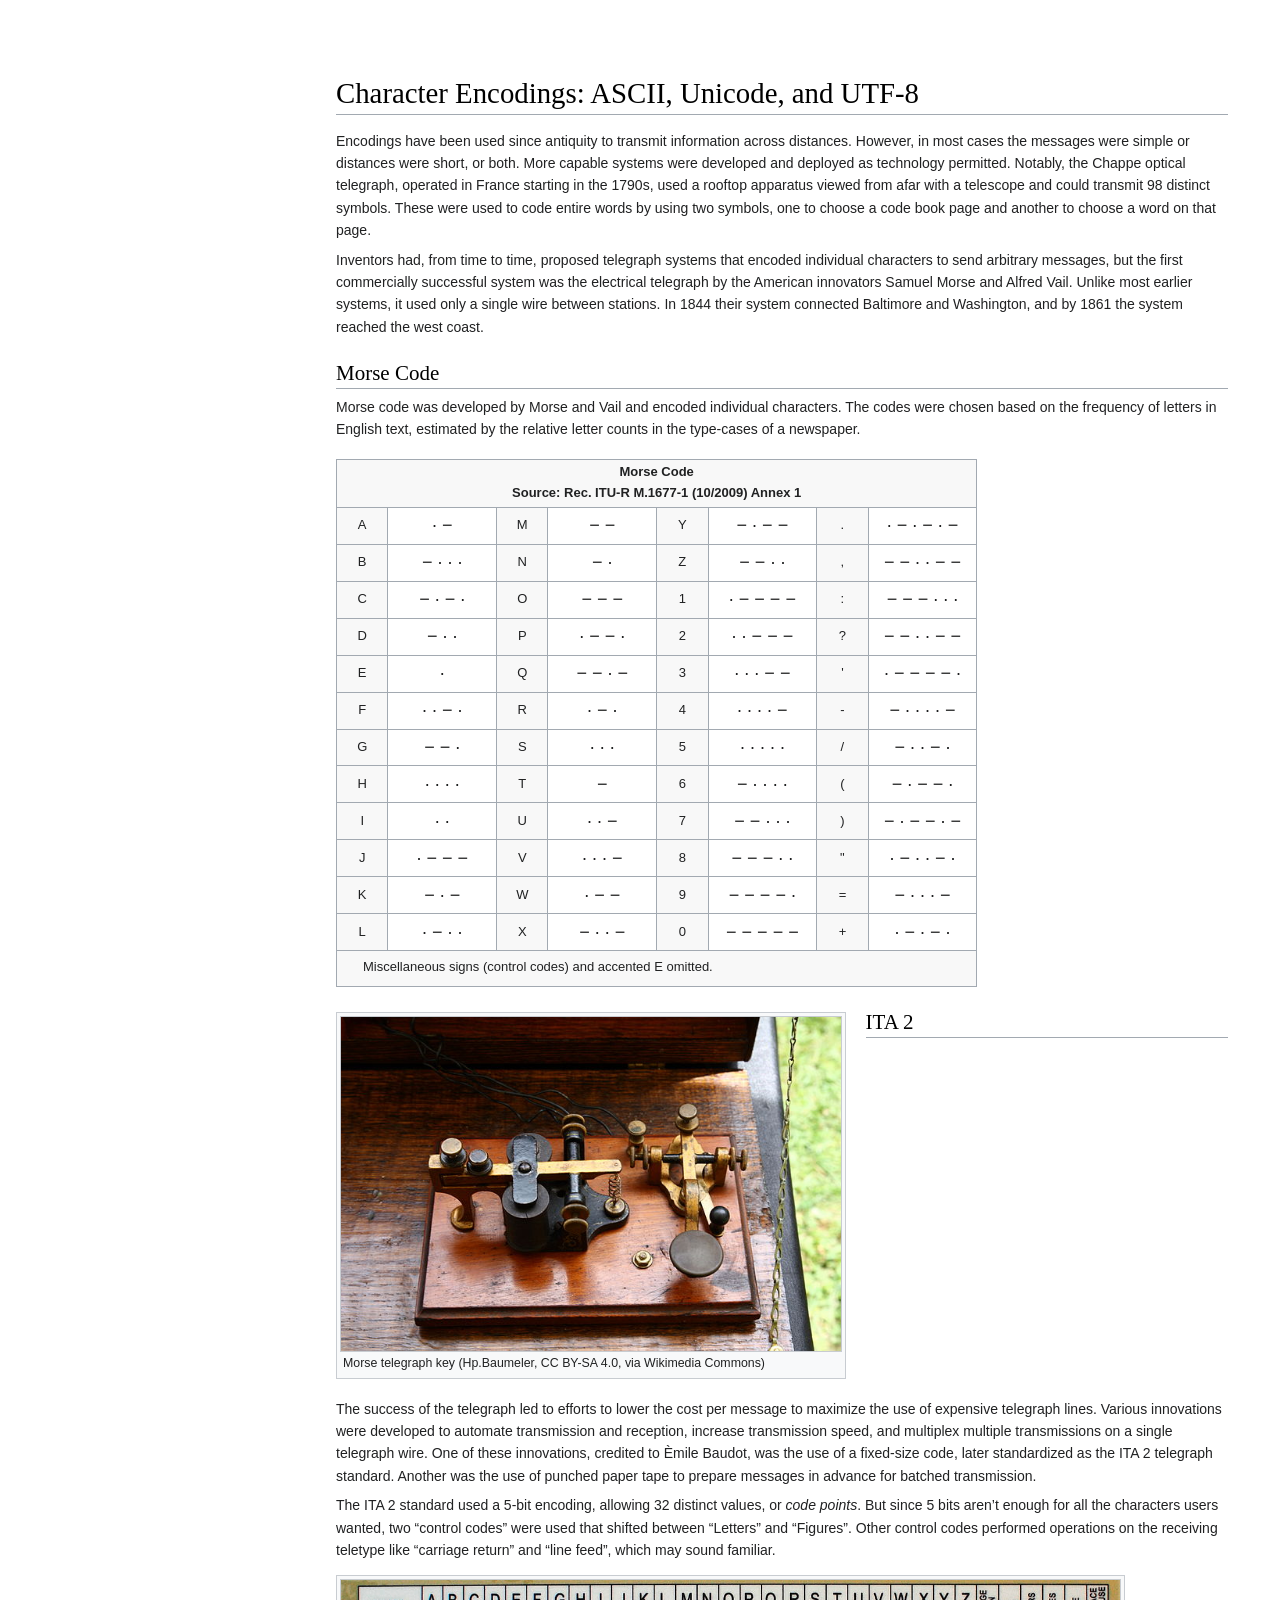
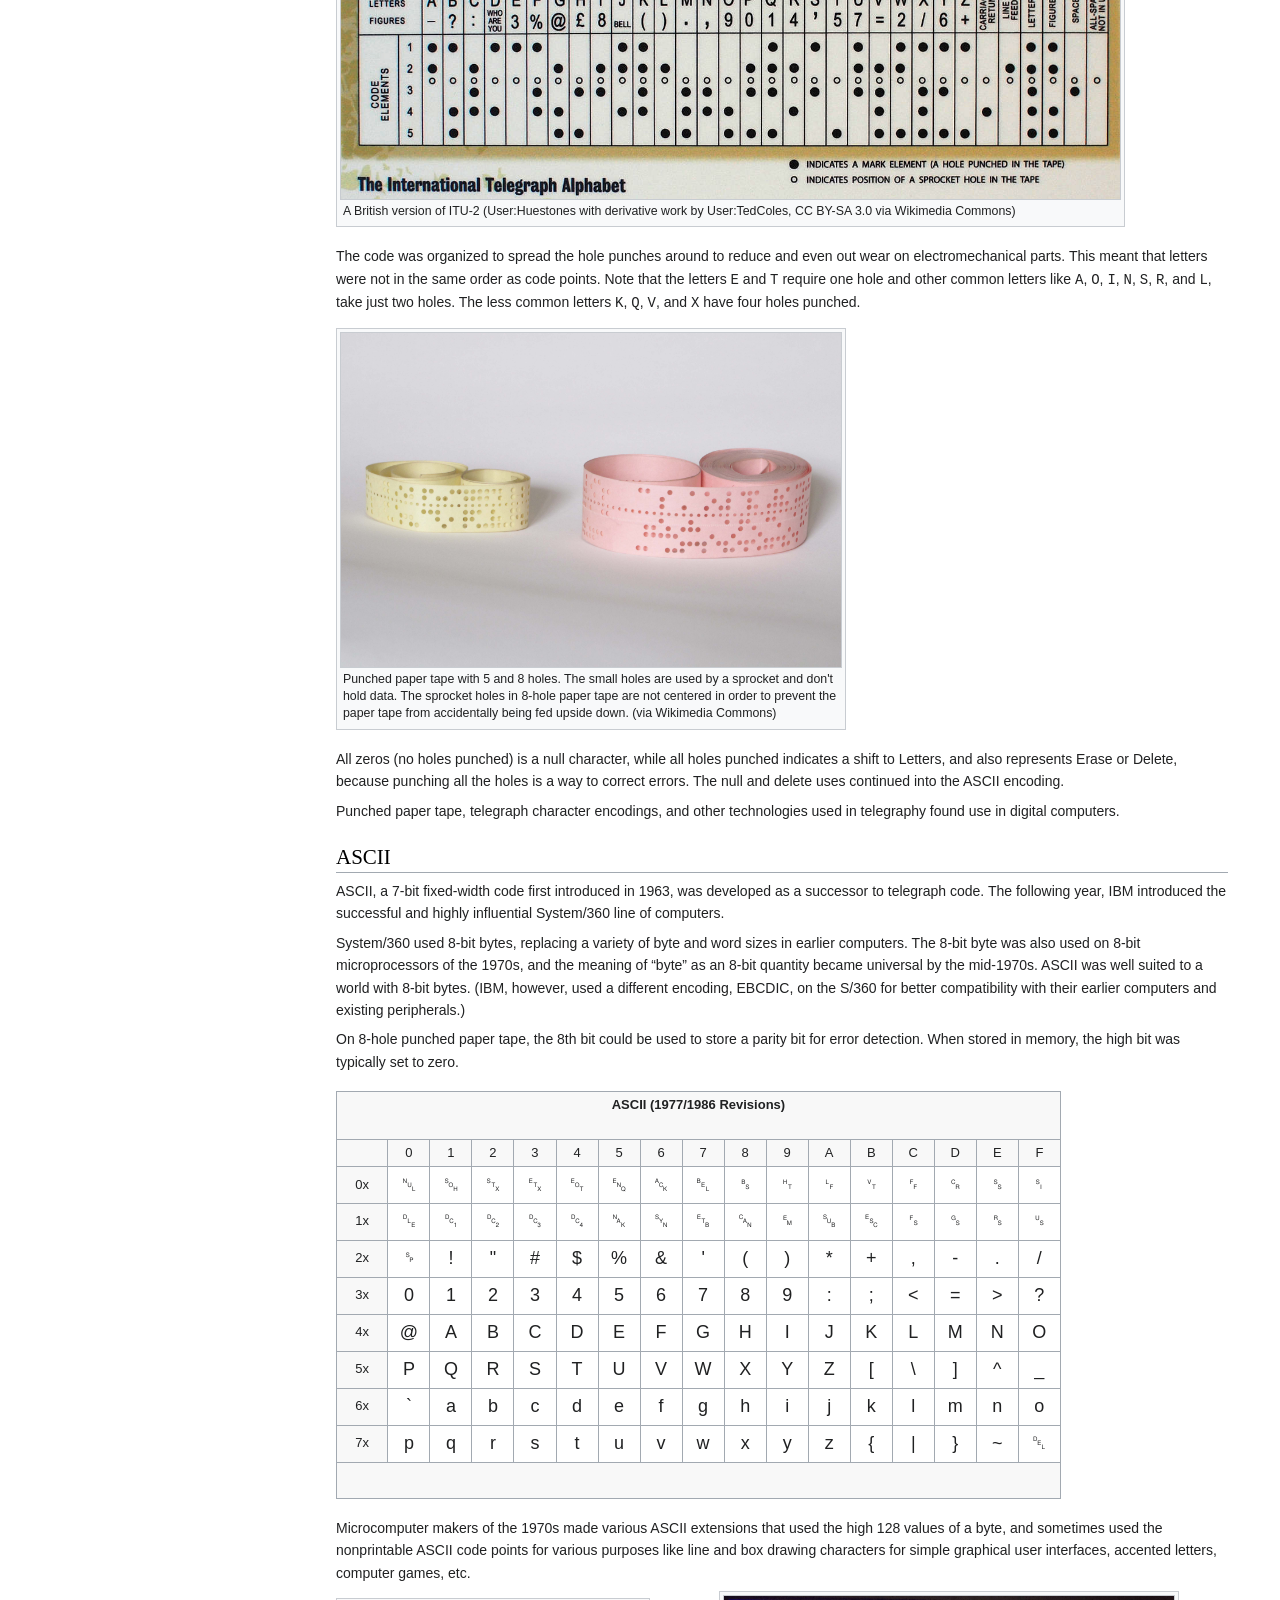
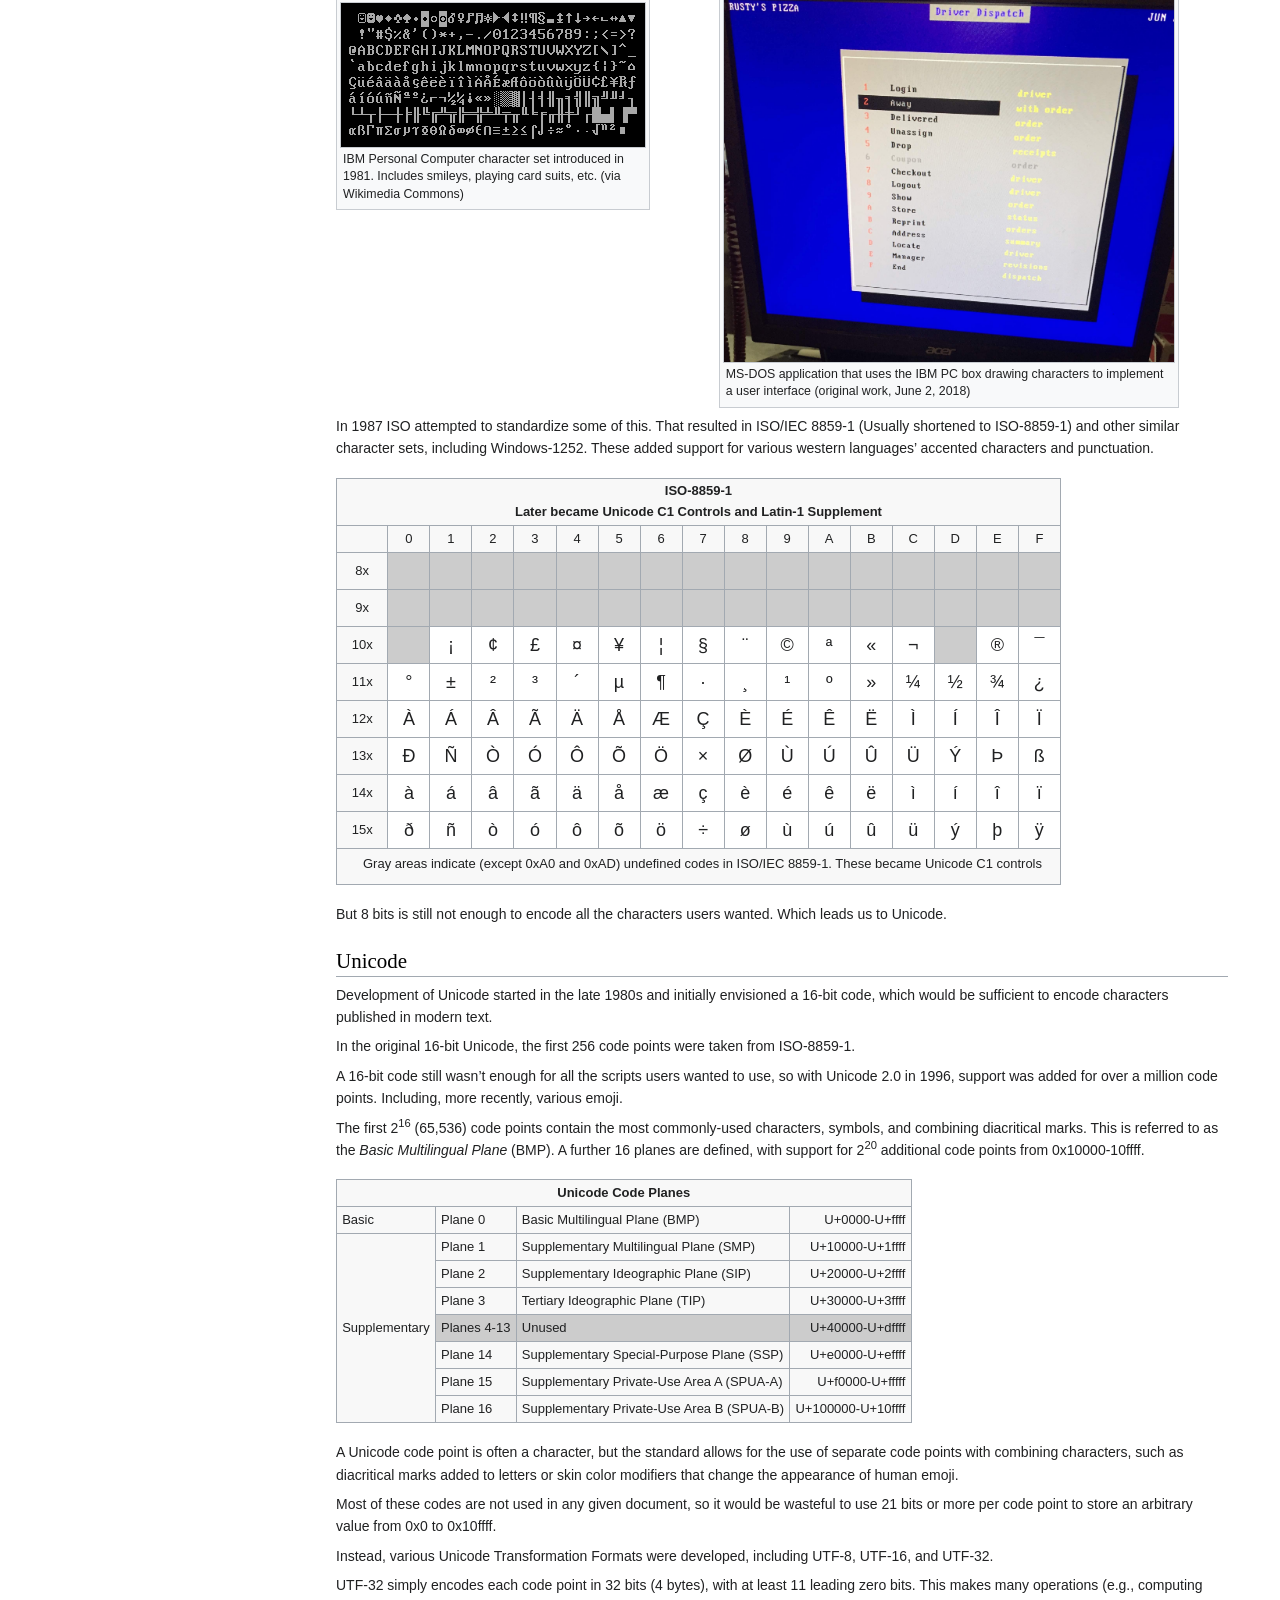
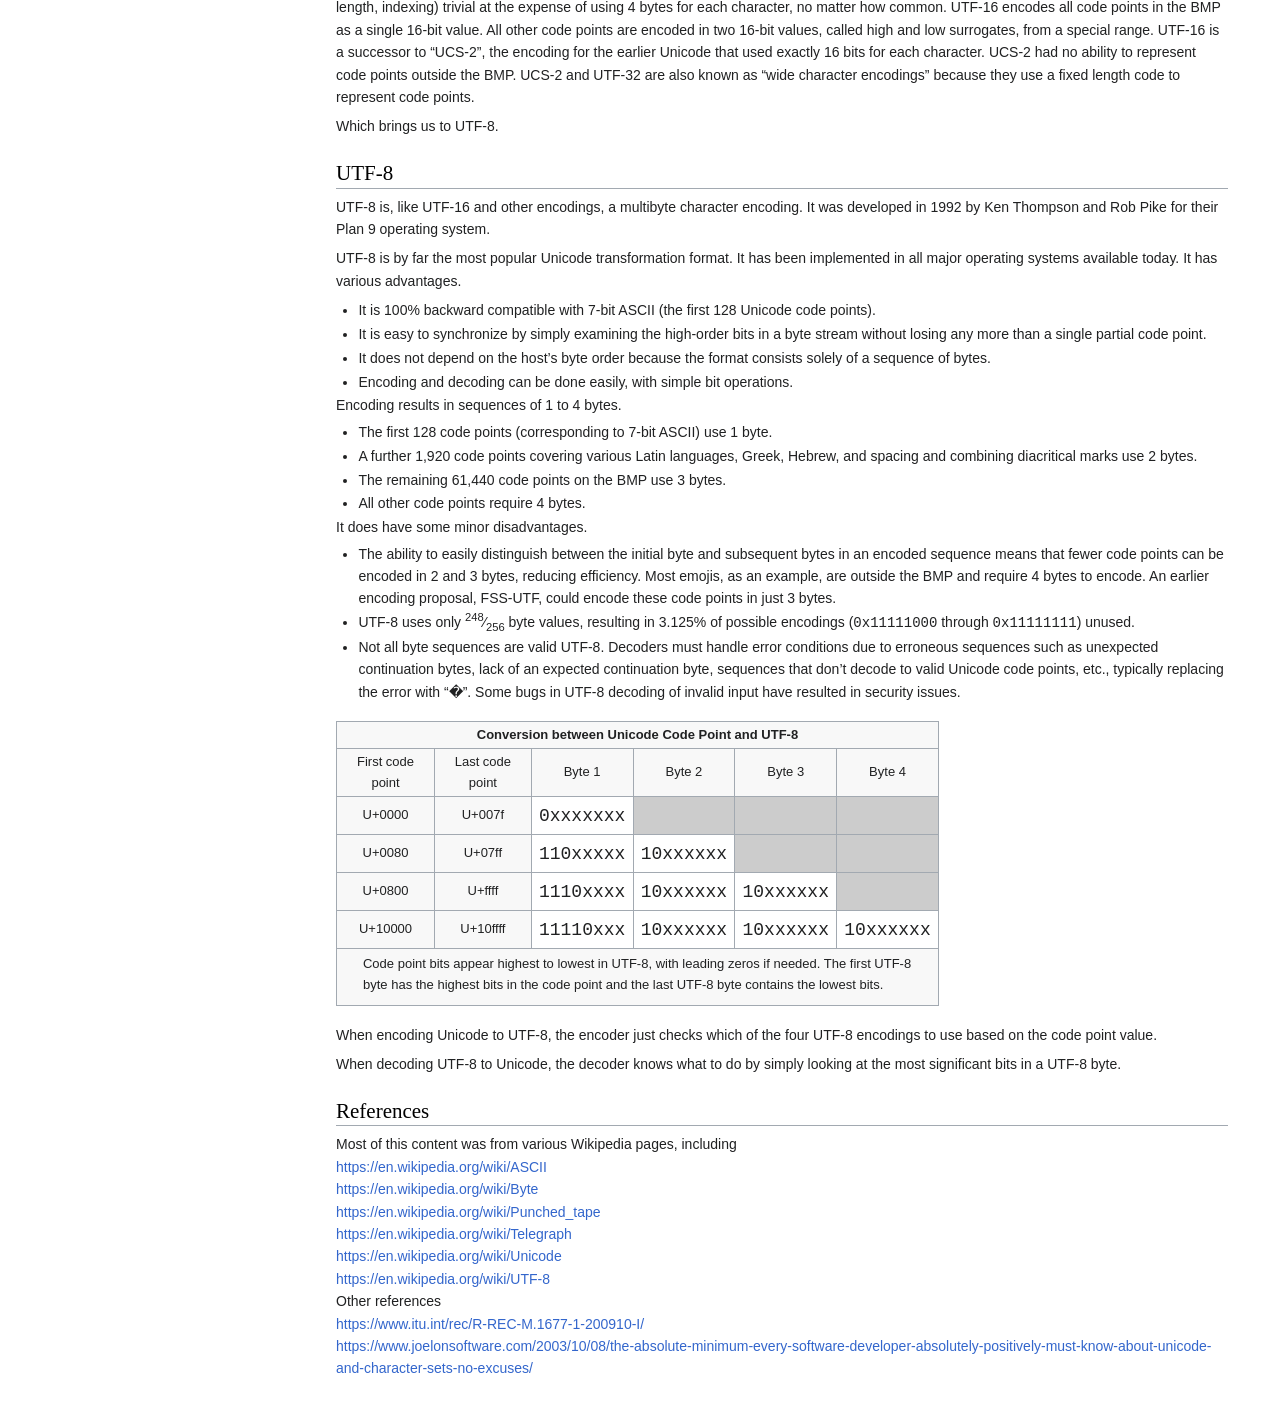
==== commit ea8e2e90: "Further edits" ====
--- a/index.html
+++ b/index.html
@@ -52,14 +52,14 @@
                 Encodings have been used since antiquity to transmit information across distances. However,
                 in most cases the messages were simple or distances were short, or both. More capable
                 systems were developed and deployed as technology permitted. Notably, the Chappe
-                optical telegraph, used in France starting in the 1790s, used a rooftop apparatus
+                optical telegraph, operated in France starting in the 1790s, used a rooftop apparatus
                 viewed from afar with a telescope and could transmit 98 distinct symbols. These were
                 used to code entire words by using two symbols, one to choose a code book page and another
                 to choose a word on that page.
               </p>
               <p>
                 Inventors had, from time to time, proposed telegraph systems that
-                encoded individual characters, but the first commercially successful system
+                encoded individual characters to send arbitrary messages, but the first commercially successful system
                 was the electrical telegraph by the American innovators Samuel Morse and Alfred Vail.
                 Unlike most earlier systems, it used only a single wire between stations. In 1844
                 their system connected Baltimore and Washington, and by 1861 the system reached the
@@ -216,7 +216,7 @@
                 </tbody>
               </table>
 
-              <figure class="mw-halign-center" typeof="mw:File/Frame">
+              <figure class="mw-halign-left" typeof="mw:File/Frame">
                 <a href="" class="mw-file-description">
                   <img src="640px-Wallace_Study-Telegraph.jpg" class="mw-file-element" width="500">
                 </a>
@@ -227,7 +227,7 @@
 
               <h2><span class="mw-headline">ITA 2</span></h2>
 
-              <p>
+              <p style="clear:both">
                 The success of the telegraph led to efforts to lower the cost per message
                 to maximize the use of expensive telegraph lines. Various innovations were
                 developed to automate transmission and reception, increase transmission
@@ -246,7 +246,7 @@
                 return&rdquo; and &ldquo;line feed&rdquo;, which may sound familiar.
               </p>
 
-              <figure class="mw-halign-center" typeof="mw:File/Frame">
+              <figure class="mw-halign-left" typeof="mw:File/Frame">
                 <a href="" class="mw-file-description">
                   <img src="International_Telegraph_Alphabet_2_brightened.jpg" class="mw-file-element" width="779">
                 </a>
@@ -255,7 +255,7 @@
                 </figcaption>
               </figure>
 
-              <p>
+              <p style="clear:both">
                 The code was organized to spread the hole punches around to reduce and even out wear on
                 electromechanical parts. This meant that letters were not in the same order as code points.
                 Note that the letters <tt>E</tt> and <tt>T</tt> require one hole and other common
@@ -264,7 +264,7 @@
                 <tt>V</tt>, and <tt>X</tt> have four holes punched.
               </p>
 
-              <figure class="mw-halign-center" typeof="mw:File/Frame">
+              <figure class="mw-halign-left" typeof="mw:File/Frame">
                 <a href="" class="mw-file-description">
                   <img src="PaperTapes-5and8Hole.jpg" class="mw-file-element" width="500">
                 </a>
@@ -275,10 +275,10 @@
                 </figcaption>
               </figure>
 
-              <p>
-                All zeros (no holes punched) is a Null character, while all holes punched indicates a
+              <p style="clear:both">
+                All zeros (no holes punched) is a null character, while all holes punched indicates a
                 shift to Letters, and also represents Erase or Delete, because punching all the holes
-                is a way to correct errors. These uses continued into the ASCII encoding.
+                is a way to correct errors. The null and delete uses continued into the ASCII encoding.
               </p>
               <p>
                 Punched paper tape, telegraph character encodings, and other technologies used
@@ -288,8 +288,8 @@
               <h2><span class="mw-headline">ASCII</span></h2>
 
               <p>
-                ASCII, a 7-bit fixed-width code, was a successor to telegraph code and was first
-                introduced in 1963. The following year, IBM introduced the successful and highly
+                ASCII, a 7-bit fixed-width code first introduced in 1963, was developed as a successor
+                to telegraph code. The following year, IBM introduced the successful and highly
                 influential System/360 line of computers.
               </p>
               <p>
@@ -508,16 +508,26 @@
                 computer games, etc.
               </p>
 
-              <figure class="mw-halign-center" typeof="mw:File/Frame">
+              <figure class="mw-halign-left" typeof="mw:File/Frame">
                 <a href="" class="mw-file-description">
                   <img src="Codepage-437.png" class="mw-file-element" width="304">
                 </a>
                 <figcaption>
-                  IBM PC Personal Computer Character Set. Note smileys, playing card suits, etc. (via Wikimedia Commons)
+                  IBM Personal Computer character set introduced in 1981. Includes smileys, playing card suits, etc. (via Wikimedia Commons)
                 </figcaption>
               </figure>
 
-              <p>
+              <figure class="mw-halign-center" typeof="mw:File/Frame">
+                <a href="" class="mw-file-description">
+                  <img src="msdos-char-graphics-1.jpg" class="mw-file-element" width="450">
+                </a>
+                <figcaption>
+                  MS-DOS application that uses the IBM PC box drawing characters to implement
+                  a user interface (original work, June 2, 2018)
+                </figcaption>
+              </figure>
+
+              <p style="clear:both">
                 In 1987 ISO attempted to standardize some of this. That resulted in ISO/IEC 8859-1 (Usually shortened
                 to ISO-8859-1) and other similar character sets, including Windows-1252. These added support for
                 various western languages&rsquo; accented characters and punctuation.
@@ -737,20 +747,79 @@
               </p>
               <p>
                 A 16-bit code still wasn&rsquo;t enough for all the scripts users wanted to use, so with
-                Unicode 2.0 in 1996, support was added for over a million code points. Including, these days,
-                various emoji. 
-              </p>
+                Unicode 2.0 in 1996, support was added for over a million code points. Including, more
+                recently, various emoji.
+              </p>
+              <p>
                 The first 2<sup>16</sup> (65,536) code points contain the most commonly-used characters,
                 symbols, and combining diacritical marks. This is referred to as the <i>Basic Multilingual Plane</i>
-                (BMP). A further 16 planes are defined, with code points from 0x10000-10ffff.
+                (BMP). A further 16 planes are defined, with support for 2<sup>20</sup> additional code points
+                from 0x10000-10ffff.
+              </p>
+
+              <table class="wikitable"
+                style="border-collapse:collapse;background:#FFFFFF;font-size:large;text-align:center">
+                <tbody>
+                  <tr>
+                    <td colspan="4" style="background:#F8F8F8;font-size:small">
+                      <b>
+                        <a class="mw-selflink selflink">Unicode Code Planes</a>
+                      </b>
+                    </td>
+                  </tr>
+                  <tr style="background:#F8F8F8;font-size:small">
+                    <td style="text-align:left;">Basic</td>
+                    <td style="text-align:left;">Plane 0</td>
+                    <td style="text-align:left;">Basic Multilingual Plane (BMP)</td>
+                    <td style="text-align:right;">&nbsp;&nbsp;U+0000-U+ffff</td>
+                  </tr>
+                  <tr style="background:#F8F8F8;font-size:small">
+                    <td rowspan="7" style="text-align:left;">Supplementary</td>
+                    <td style="text-align:left;">Plane 1</td>
+                    <td style="text-align:left;">Supplementary Multilingual Plane (SMP)</td>
+                    <td style="text-align:right;">U+10000-U+1ffff</td>
+                  </tr>
+                  <tr style="background:#F8F8F8;font-size:small">
+                    <td style="text-align:left;">Plane 2</td>
+                    <td style="text-align:left;">Supplementary Ideographic Plane (SIP)</td>
+                    <td style="text-align:right;">U+20000-U+2ffff</td>
+                  </tr>
+                  <tr style="background:#F8F8F8;font-size:small">
+                    <td style="text-align:left;">Plane 3</td>
+                    <td style="text-align:left;">Tertiary Ideographic Plane (TIP)</td>
+                    <td style="text-align:right;">U+30000-U+3ffff</td>
+                  </tr>
+                  <tr style="background:#F8F8F8;font-size:small">
+                    <td style="background-color:#CCCCCC;text-align:left;">Planes 4-13</td>
+                    <td style="background-color:#CCCCCC;text-align:left;">Unused</td>
+                    <td style="background-color:#CCCCCC;text-align:right;">U+40000-U+dffff</td>
+                  </tr>
+                  <tr style="background:#F8F8F8;font-size:small">
+                    <td style="text-align:left;">Plane 14</td>
+                    <td style="text-align:left;">Supplementary Special-Purpose Plane (SSP)</td>
+                    <td style="text-align:right;">U+e0000-U+effff</td>
+                  </tr>
+                  <tr style="background:#F8F8F8;font-size:small">
+                    <td style="text-align:left;">Plane 15</td>
+                    <td style="text-align:left;">Supplementary Private-Use Area A (SPUA-A)</td>
+                    <td style="text-align:right;">U+f0000-U+fffff</td>
+                  </tr>
+                  <tr style="background:#F8F8F8;font-size:small">
+                    <td style="text-align:left;">Plane 16</td>
+                    <td style="text-align:left;">Supplementary Private-Use Area B (SPUA-B)</td>
+                    <td style="text-align:right;">U+100000-U+10ffff</td>
+                  </tr>
+                </tbody>
+              </table>
+
               <p>
                 A Unicode code point is often a character, but the standard allows for
                 the use of separate code points with combining characters, such as diacritical marks added
                 to letters or skin color modifiers that change the appearance of human emoji.
               </p>
               <p>
-                Most of these codes are not used in any given document, so it would be hugely
-                wasteful to use 21 bits per code point to store an arbitrary value from 0x0 to 0x10ffff.
+                Most of these codes are not used in any given document, so it would be
+                wasteful to use 21 bits or more per code point to store an arbitrary value from 0x0 to 0x10ffff.
               </p>
               <p>
                 Instead, various Unicode Transformation Formats were developed, including UTF-8, UTF-16, and
@@ -758,12 +827,12 @@
               </p>
               <p>
                 UTF-32 simply encodes each code point in 32 bits (4 bytes), with at least 11 leading zero bits.
-                This makes decoding trivial at the expense of using 4 bytes for each character, no matter
+                This makes many operations (e.g., computing length, indexing) trivial at the expense of using
+                4 bytes for each character, no matter
                 how common. UTF-16 encodes all code points in the BMP as a single 16-bit value. All other
                 code points are encoded in two 16-bit values, called high and low surrogates, from a special
-                range. UTF-16 is unpopular. UTF-16 is a successor to &ldquo;UCS-2&rdquo;, the encoding for
-                the earlier, 16-bit Unicode
-                that used exactly 16 bits for each character, with no ability to represent code points
+                range. UTF-16 is a successor to &ldquo;UCS-2&rdquo;, the encoding for the earlier Unicode
+                that used exactly 16 bits for each character. UCS-2 had no ability to represent code points
                 outside the BMP. UCS-2 and UTF-32 are also known as &ldquo;wide character encodings&rdquo;
                 because they use a fixed length code to represent code points.
               </p>
@@ -785,7 +854,7 @@
                     without losing any more than a single partial code point.</li>
                   <li>It does not depend on the host&rsquo;s byte order because the format consists solely
                     of a sequence of bytes.</li>
-                  <li>Encoding and decoding are relatively straightforward.</li>
+                  <li>Encoding and decoding can be done easily, with simple bit operations.</li>
                 </ul>
 
                 Encoding results in sequences of 1 to 4 bytes.
@@ -800,8 +869,10 @@
                 It does have some minor disadvantages.
                 <ul>
                   <li>The ability to easily distinguish between the initial byte and subsequent bytes
-                    allows fewer code points to be encoded in 2 and 3 bytes, reducing efficiency.
-                    Emojis, as an example, are outside the BMP and require 4 bytes to encode.
+                    in an encoded sequence means that fewer code points can be encoded in 2 and 3 bytes,
+                    reducing efficiency. Most emojis, as an example, are outside the BMP and require
+                    4 bytes to encode. An earlier encoding proposal, FSS-UTF, could encode these code
+                    points in just 3 bytes.
                   </li>
                   <li>UTF-8 uses only <sup>248</sup>&#x2044;<sub>256</sub> byte values, resulting in
                     3.125% of possible encodings (<tt>0x11111000</tt> through <tt>0x11111111</tt>) unused.
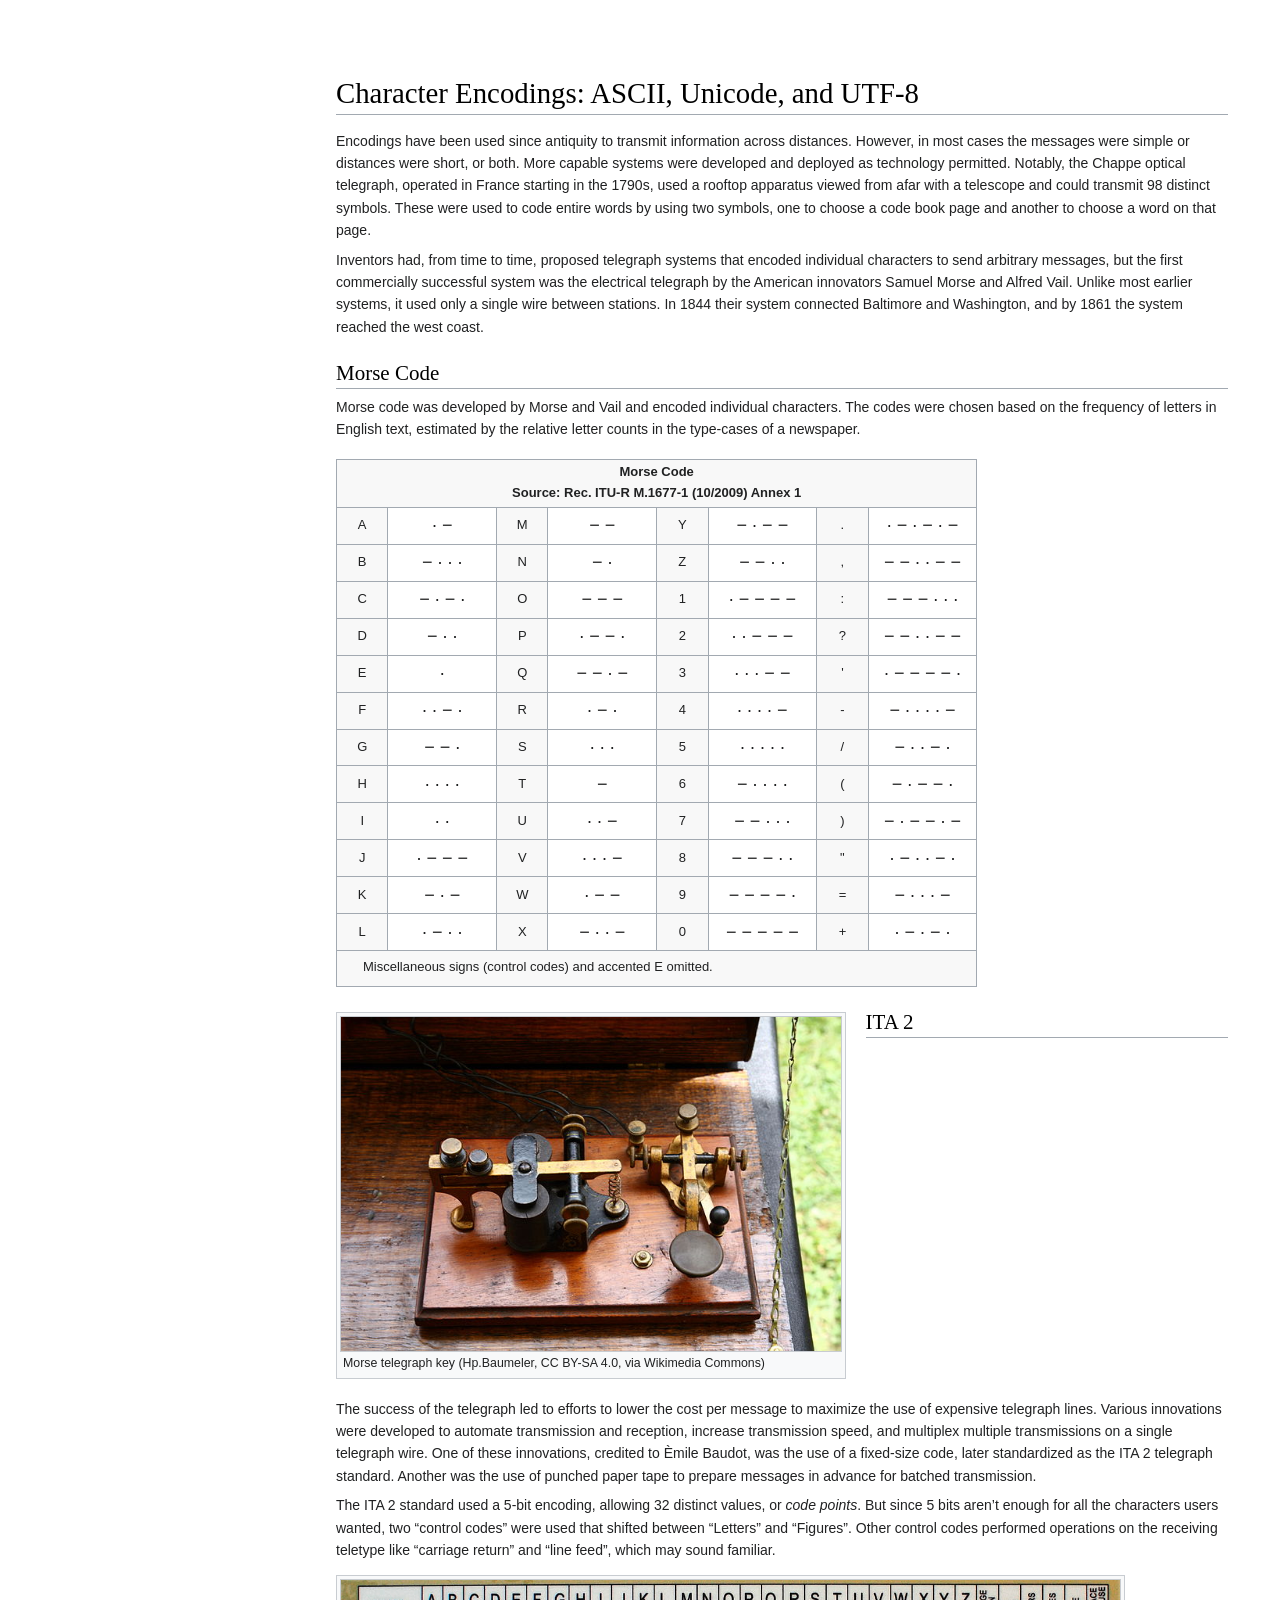
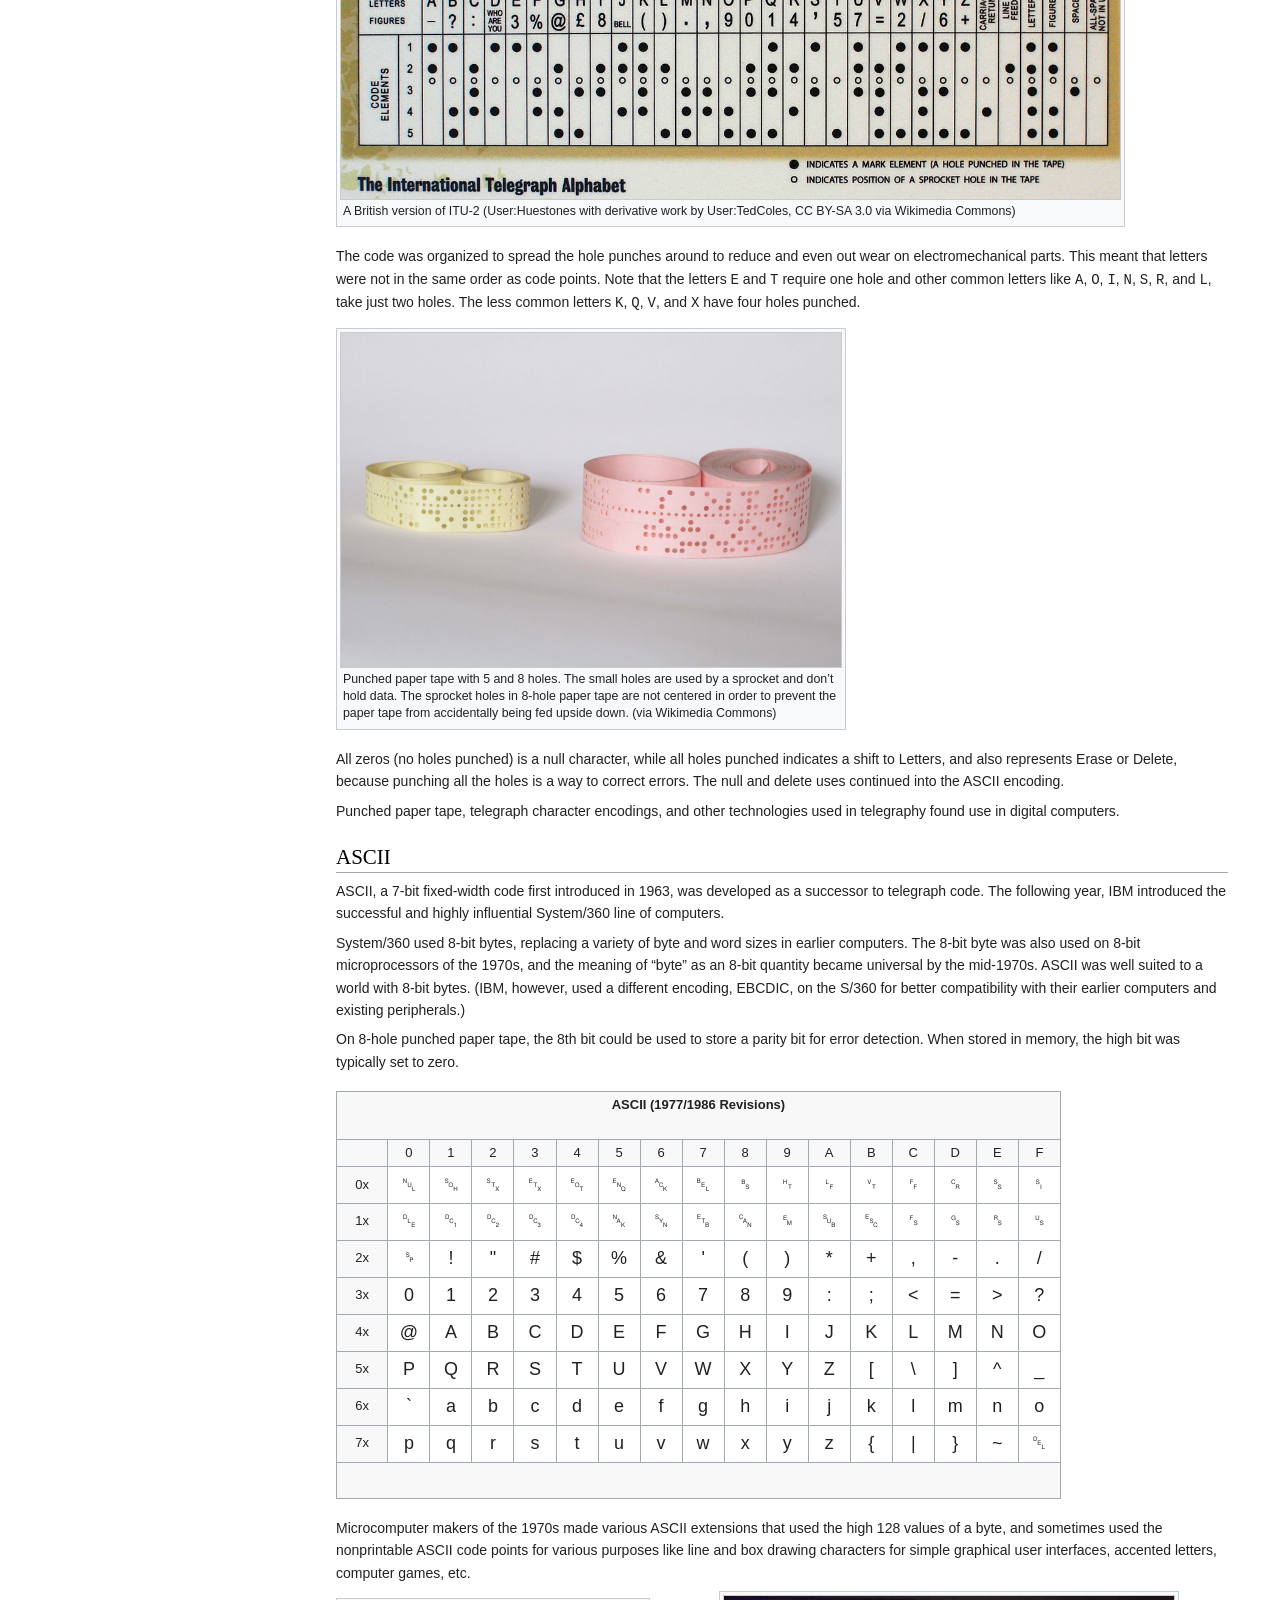
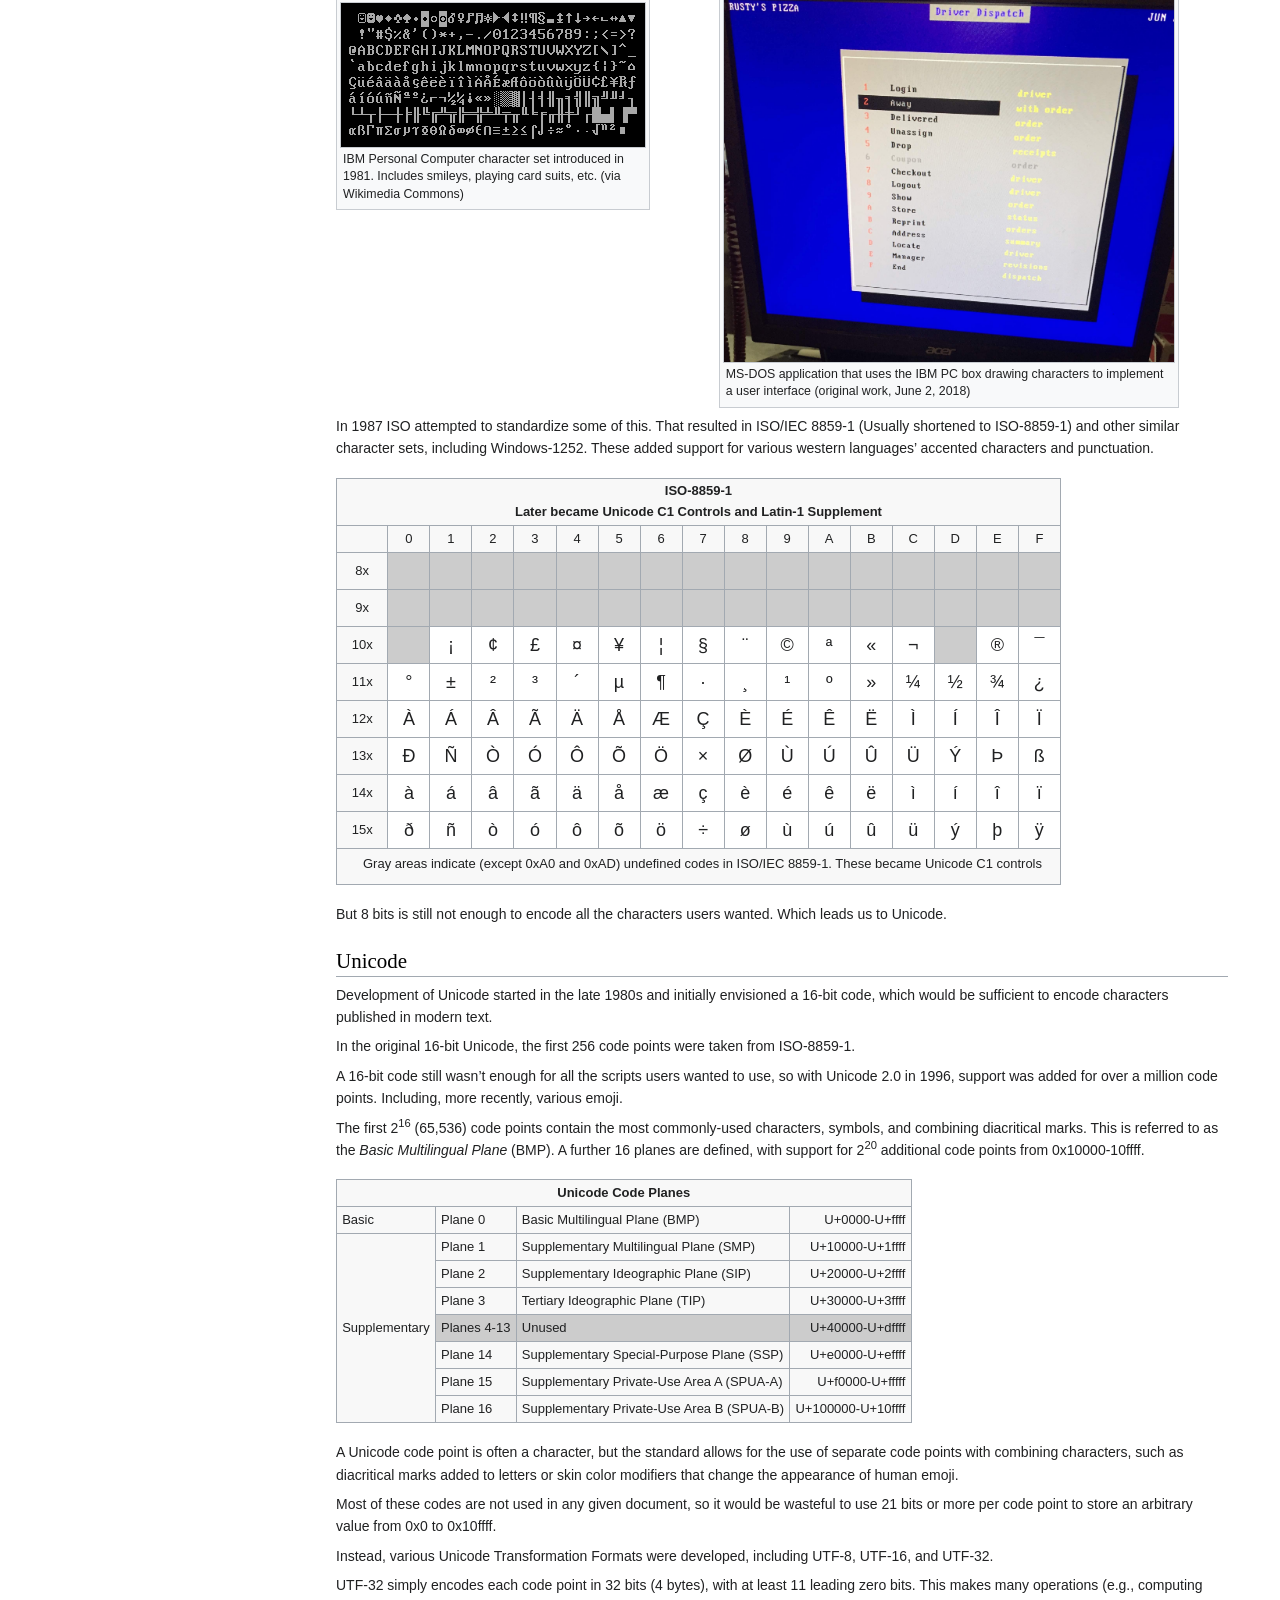
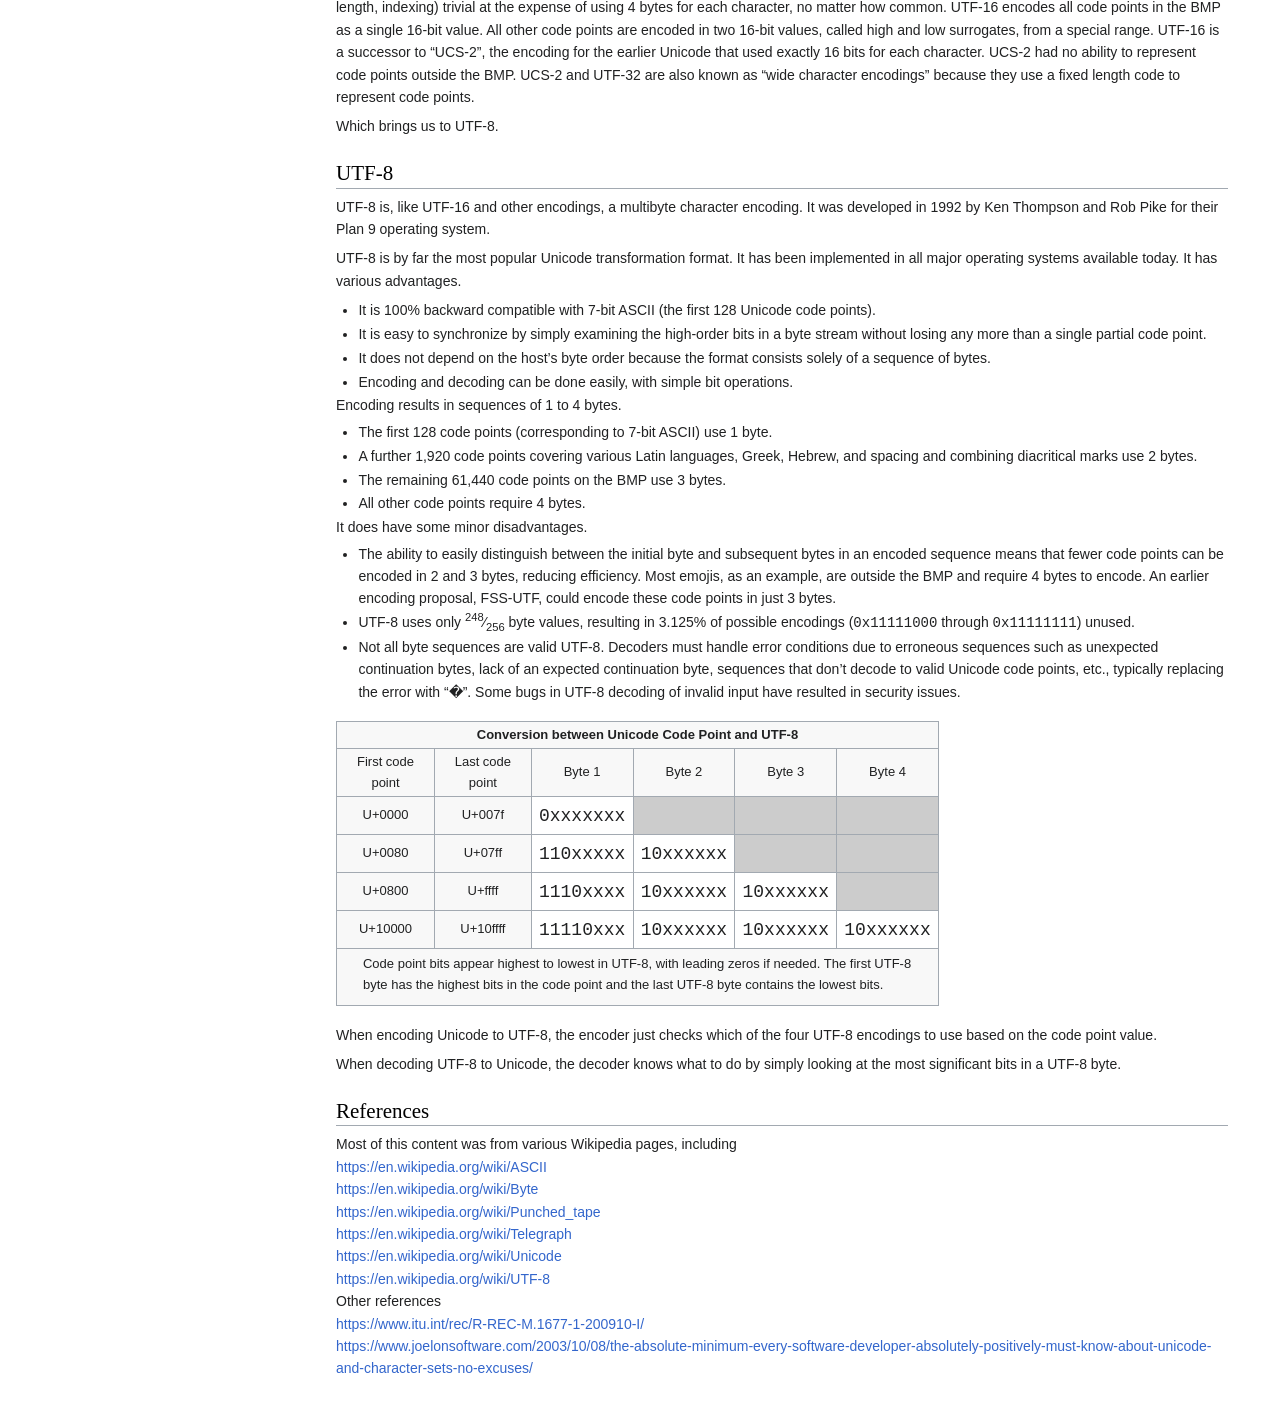
==== commit ea0b2275: "minor HTML fix" ====
--- a/index.html
+++ b/index.html
@@ -270,7 +270,7 @@
                 </a>
                 <figcaption>
                   Punched paper tape with 5 and 8 holes. The small holes are used by a sprocket and
-                  don't hold data. The sprocket holes in 8-hole paper tape are not centered in order to
+                  don&rsquo;t hold data. The sprocket holes in 8-hole paper tape are not centered in order to
                   prevent the paper tape from accidentally being fed upside down. (via Wikimedia Commons)
                 </figcaption>
               </figure>
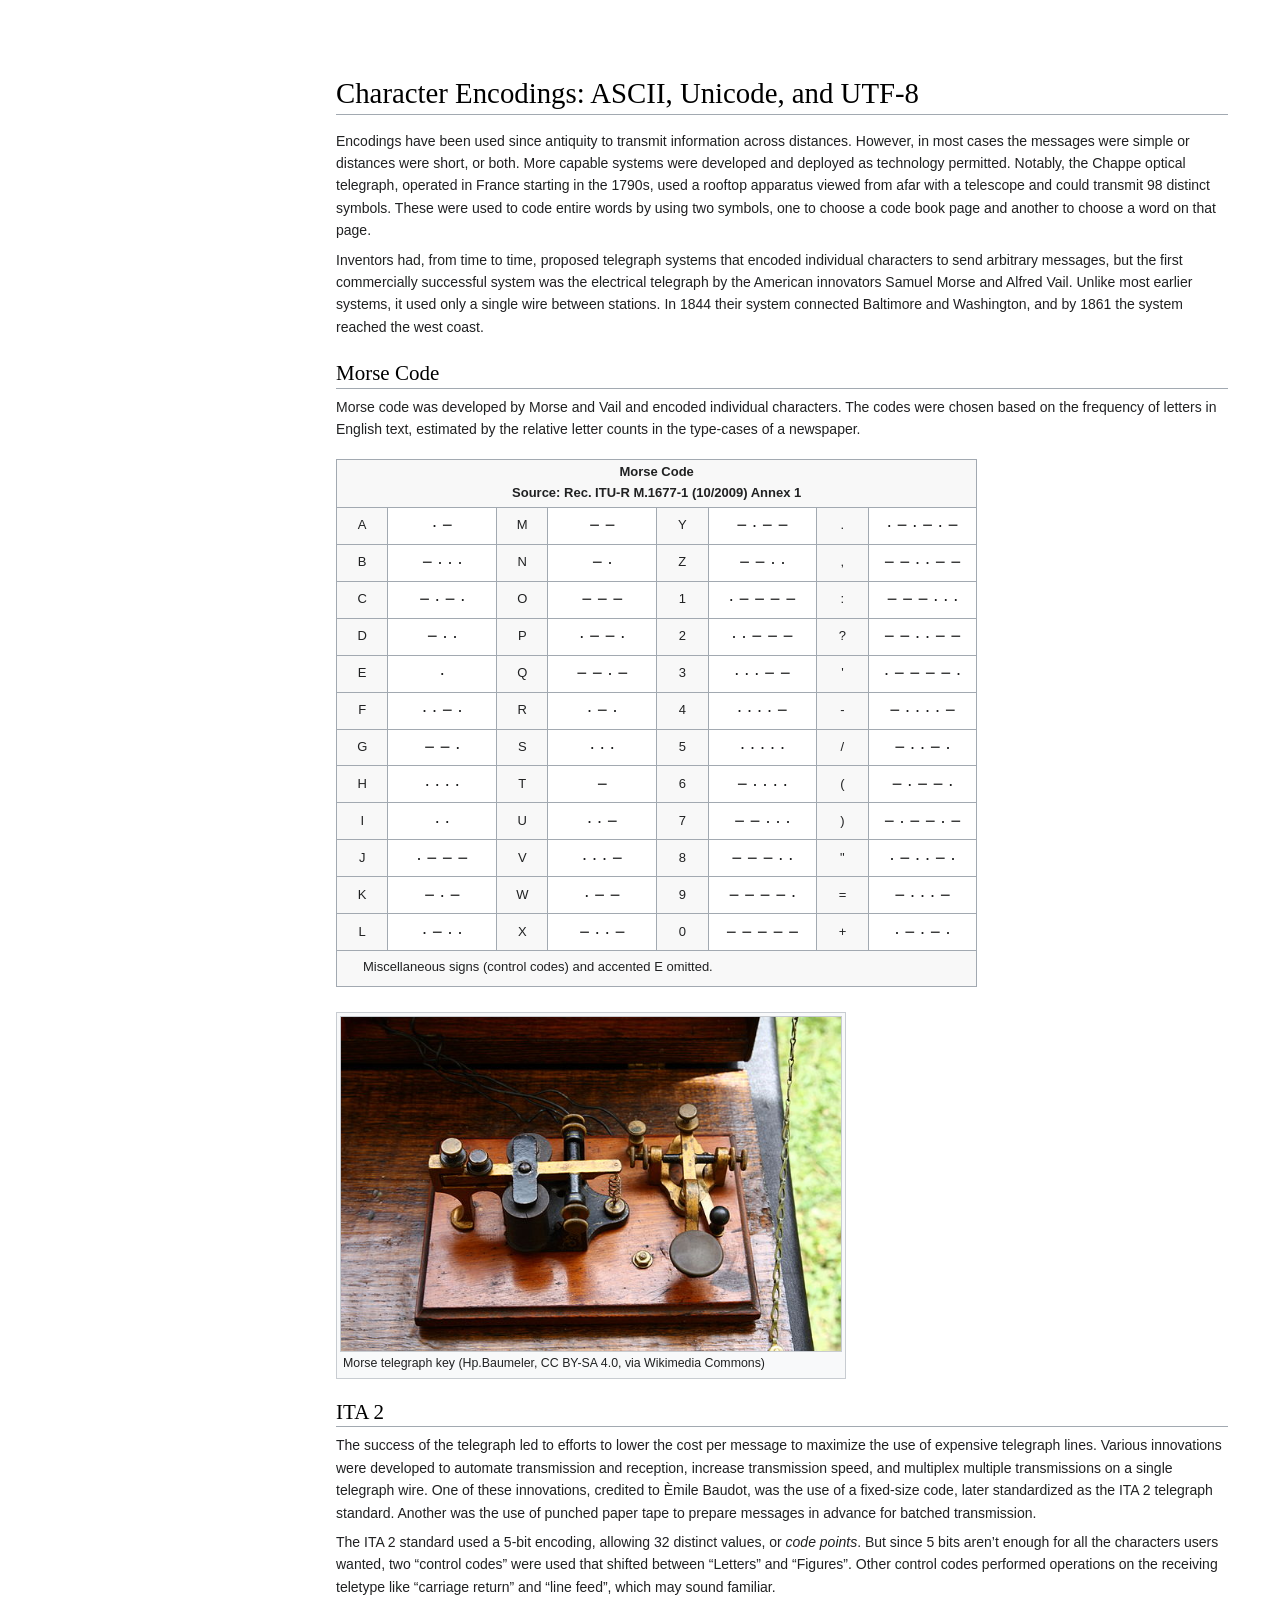
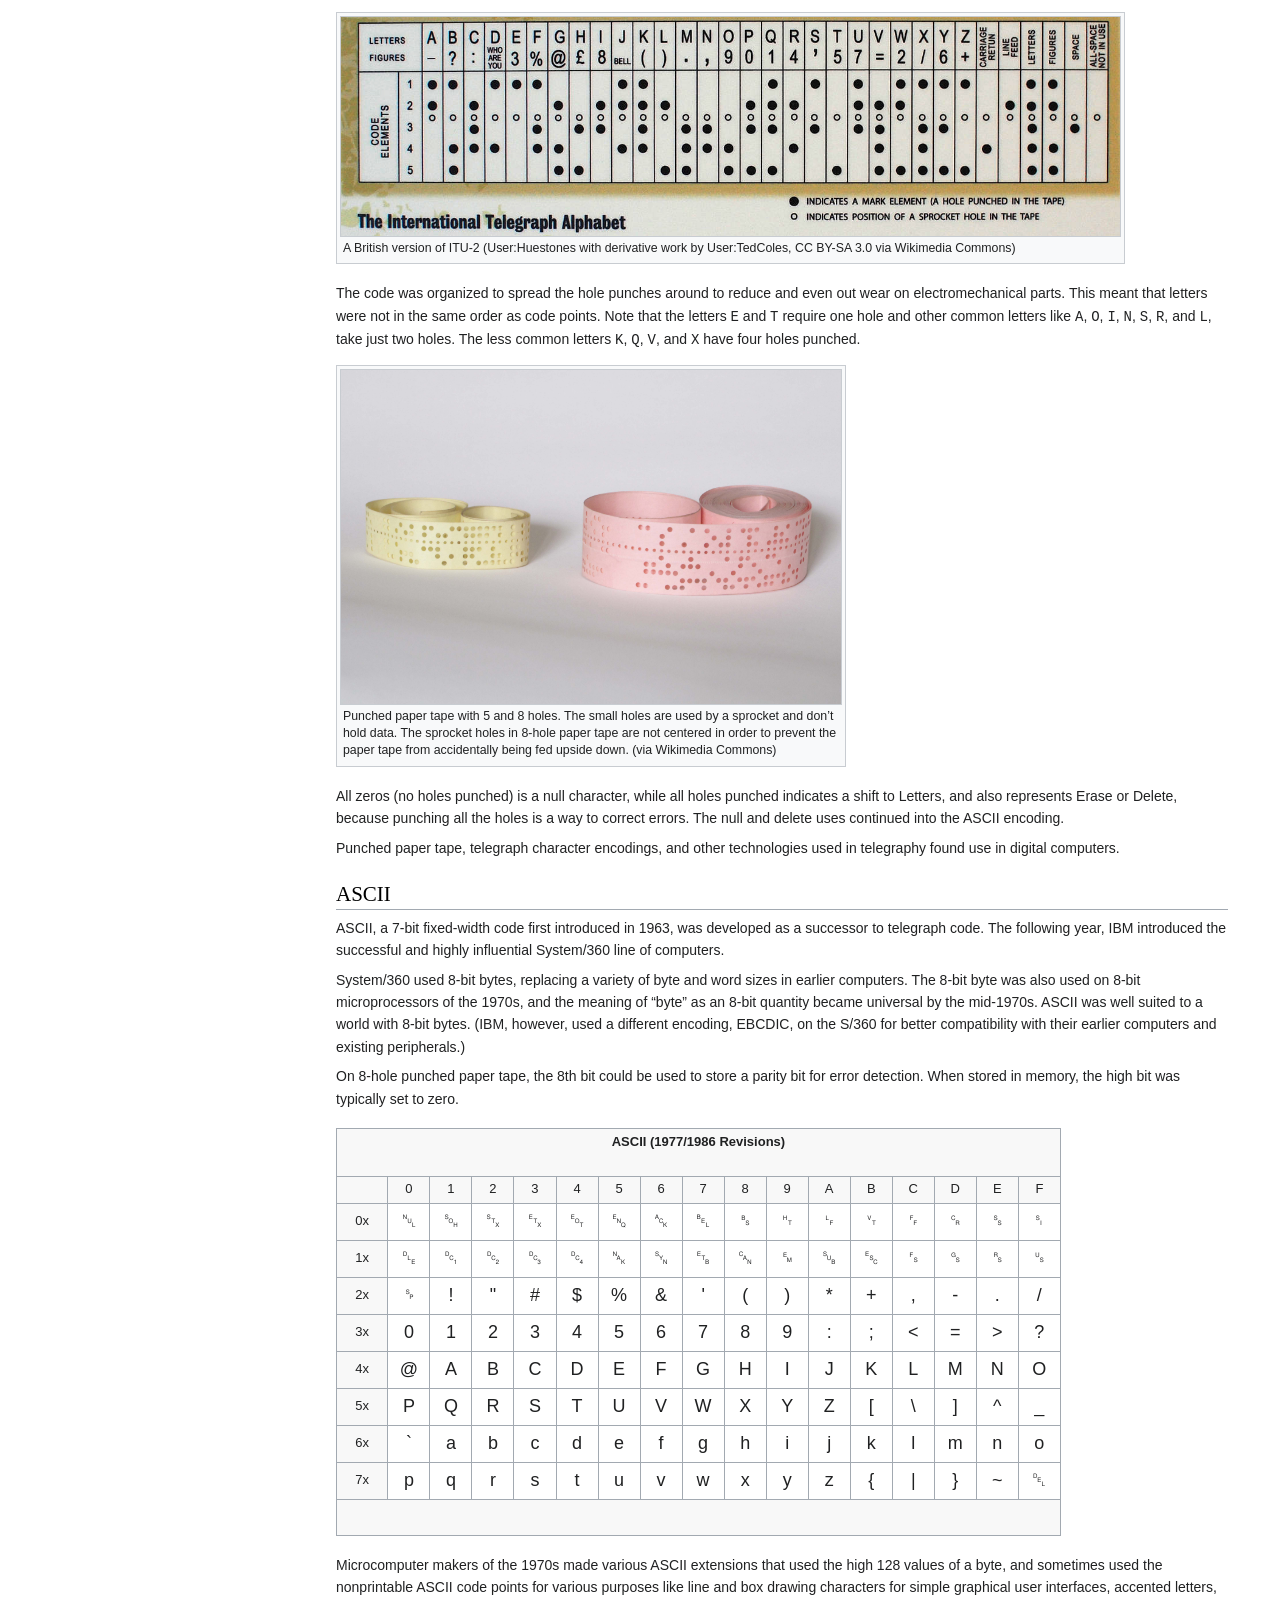
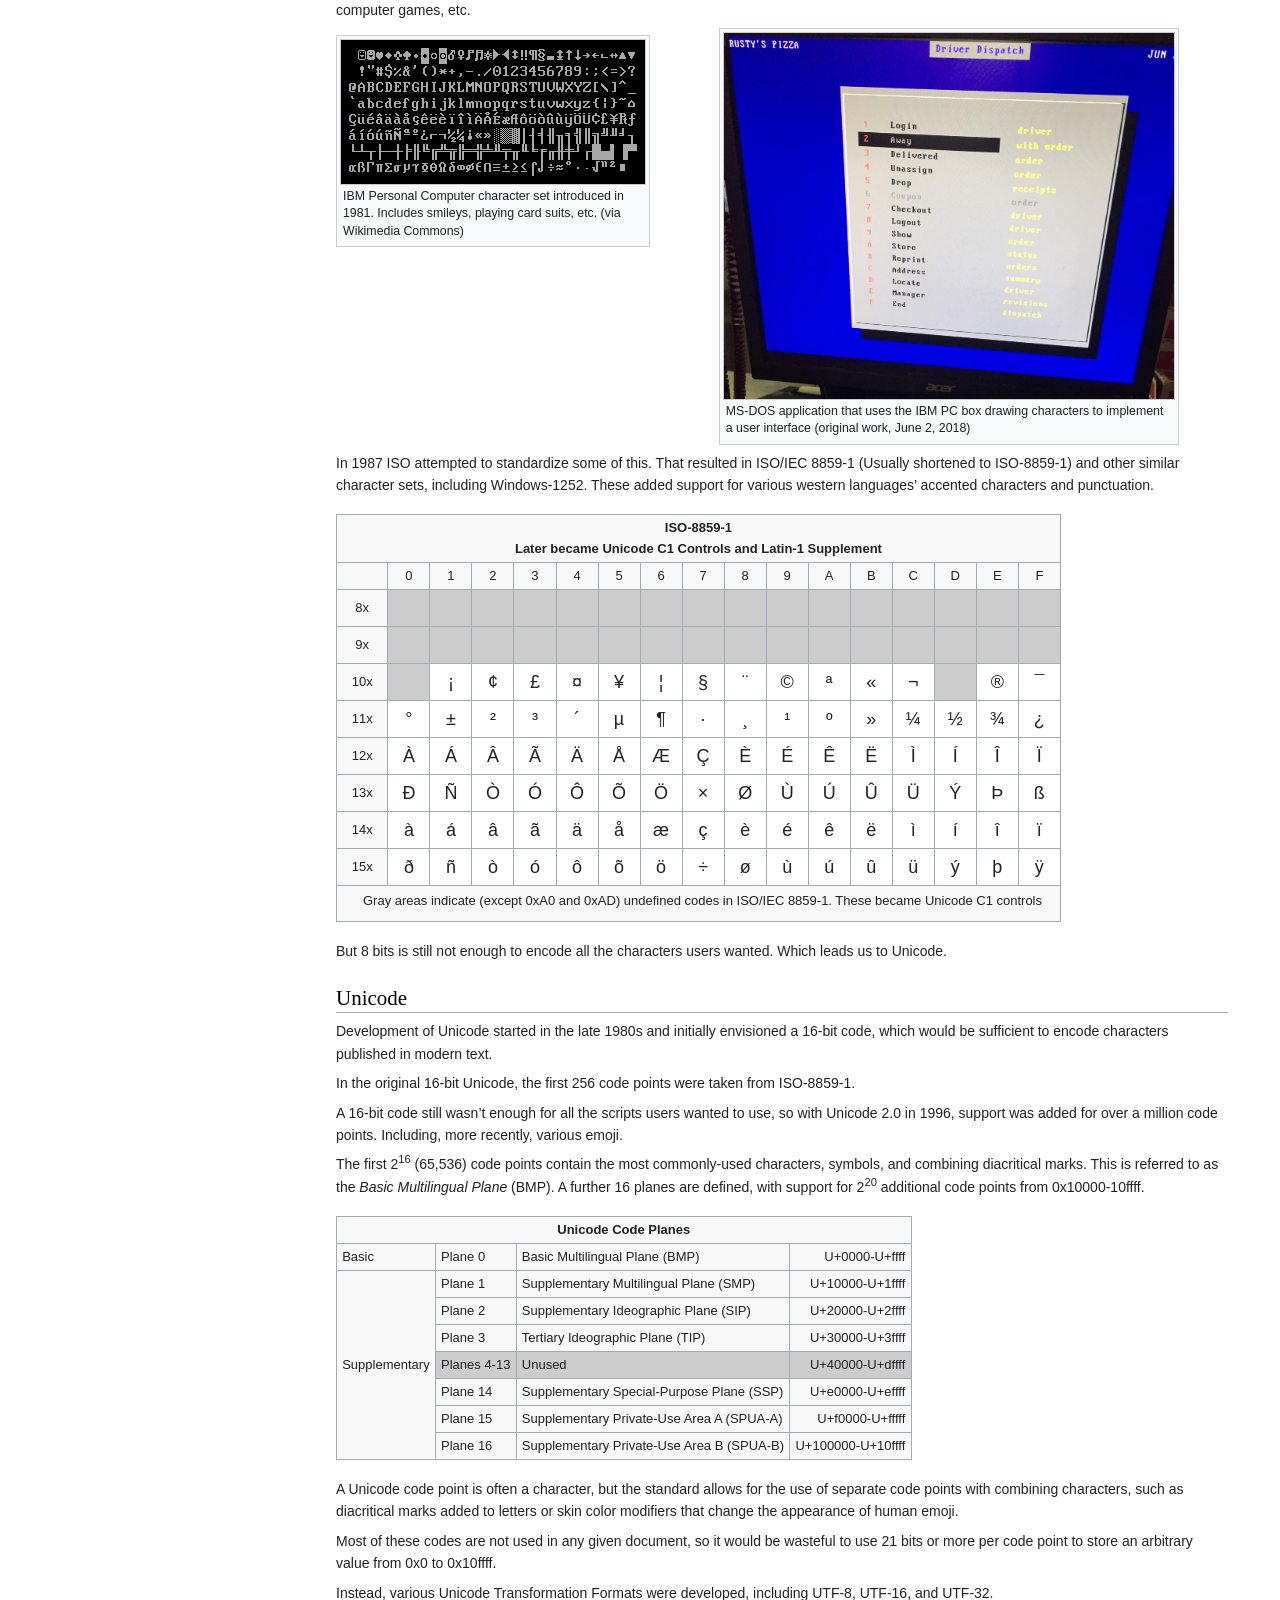
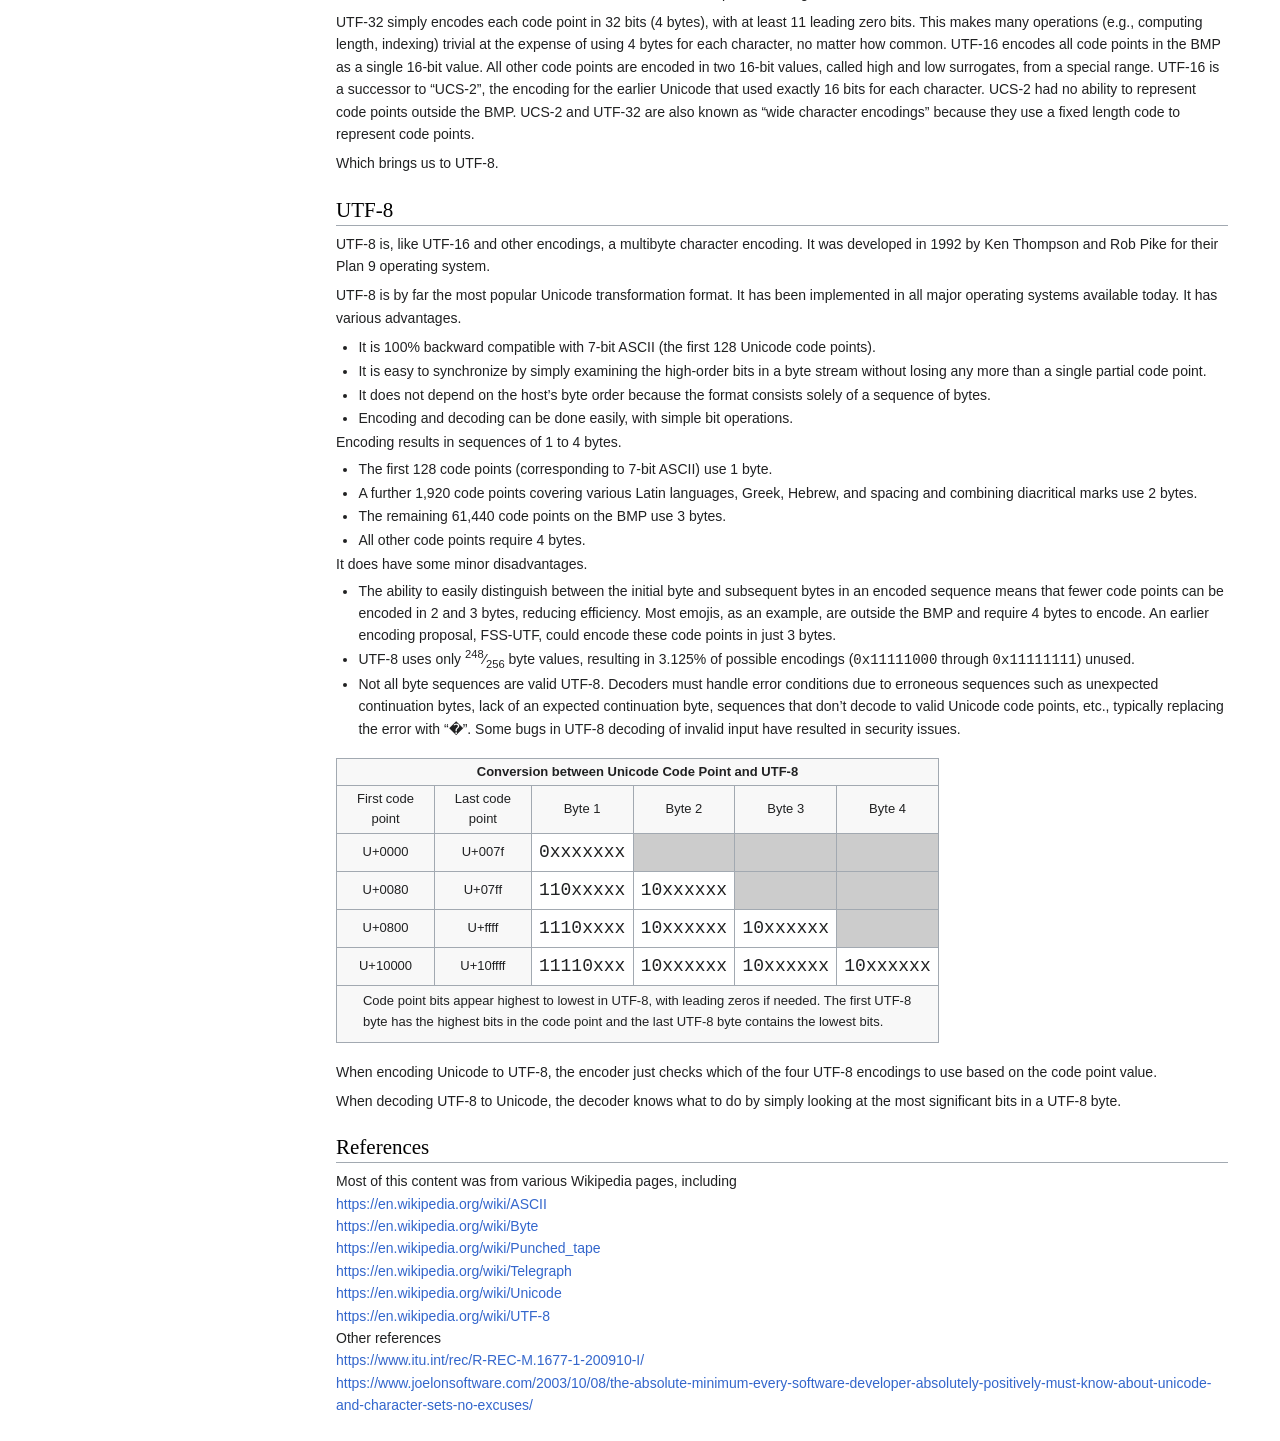
==== commit b2db7055: "Add style to fix layout" ====
--- a/index.html
+++ b/index.html
@@ -225,7 +225,7 @@
                 </figcaption>
               </figure>
 
-              <h2><span class="mw-headline">ITA 2</span></h2>
+              <h2 style="clear:both;"><span class="mw-headline">ITA 2</span></h2>
 
               <p style="clear:both">
                 The success of the telegraph led to efforts to lower the cost per message
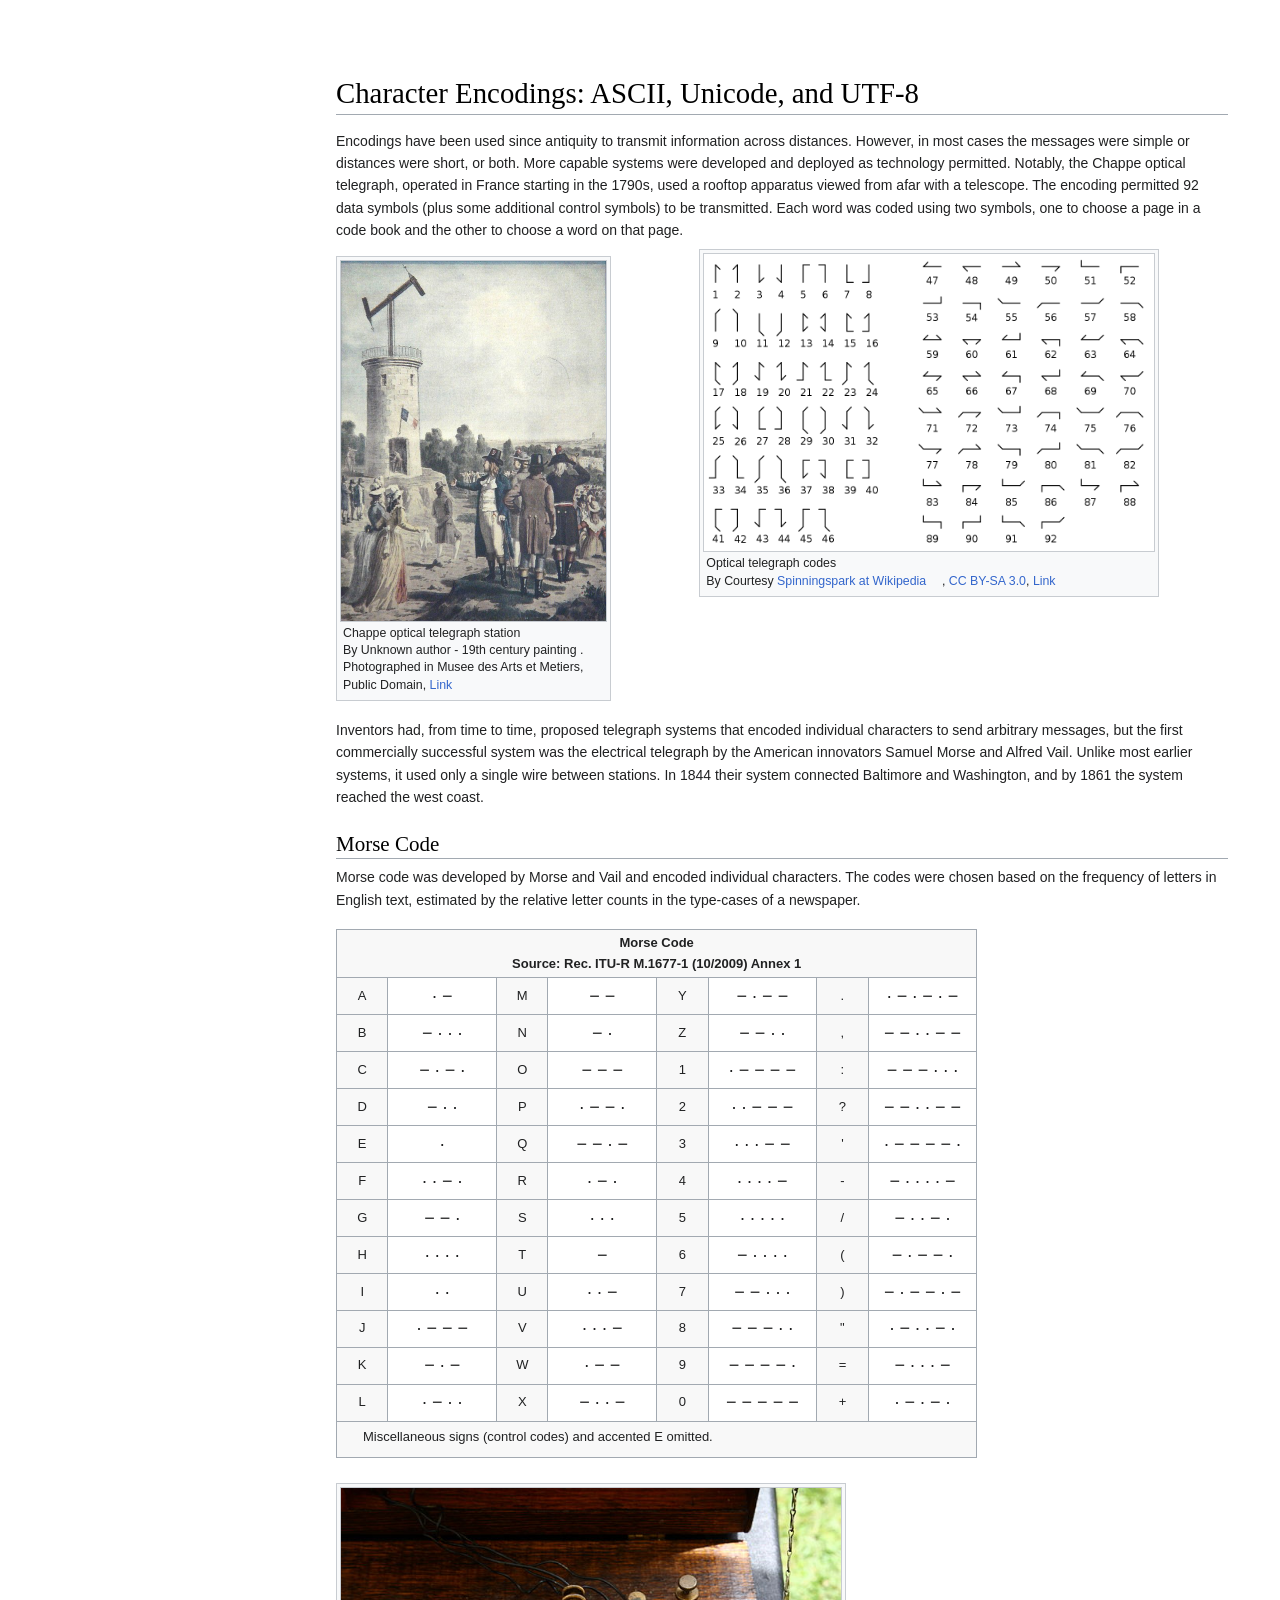
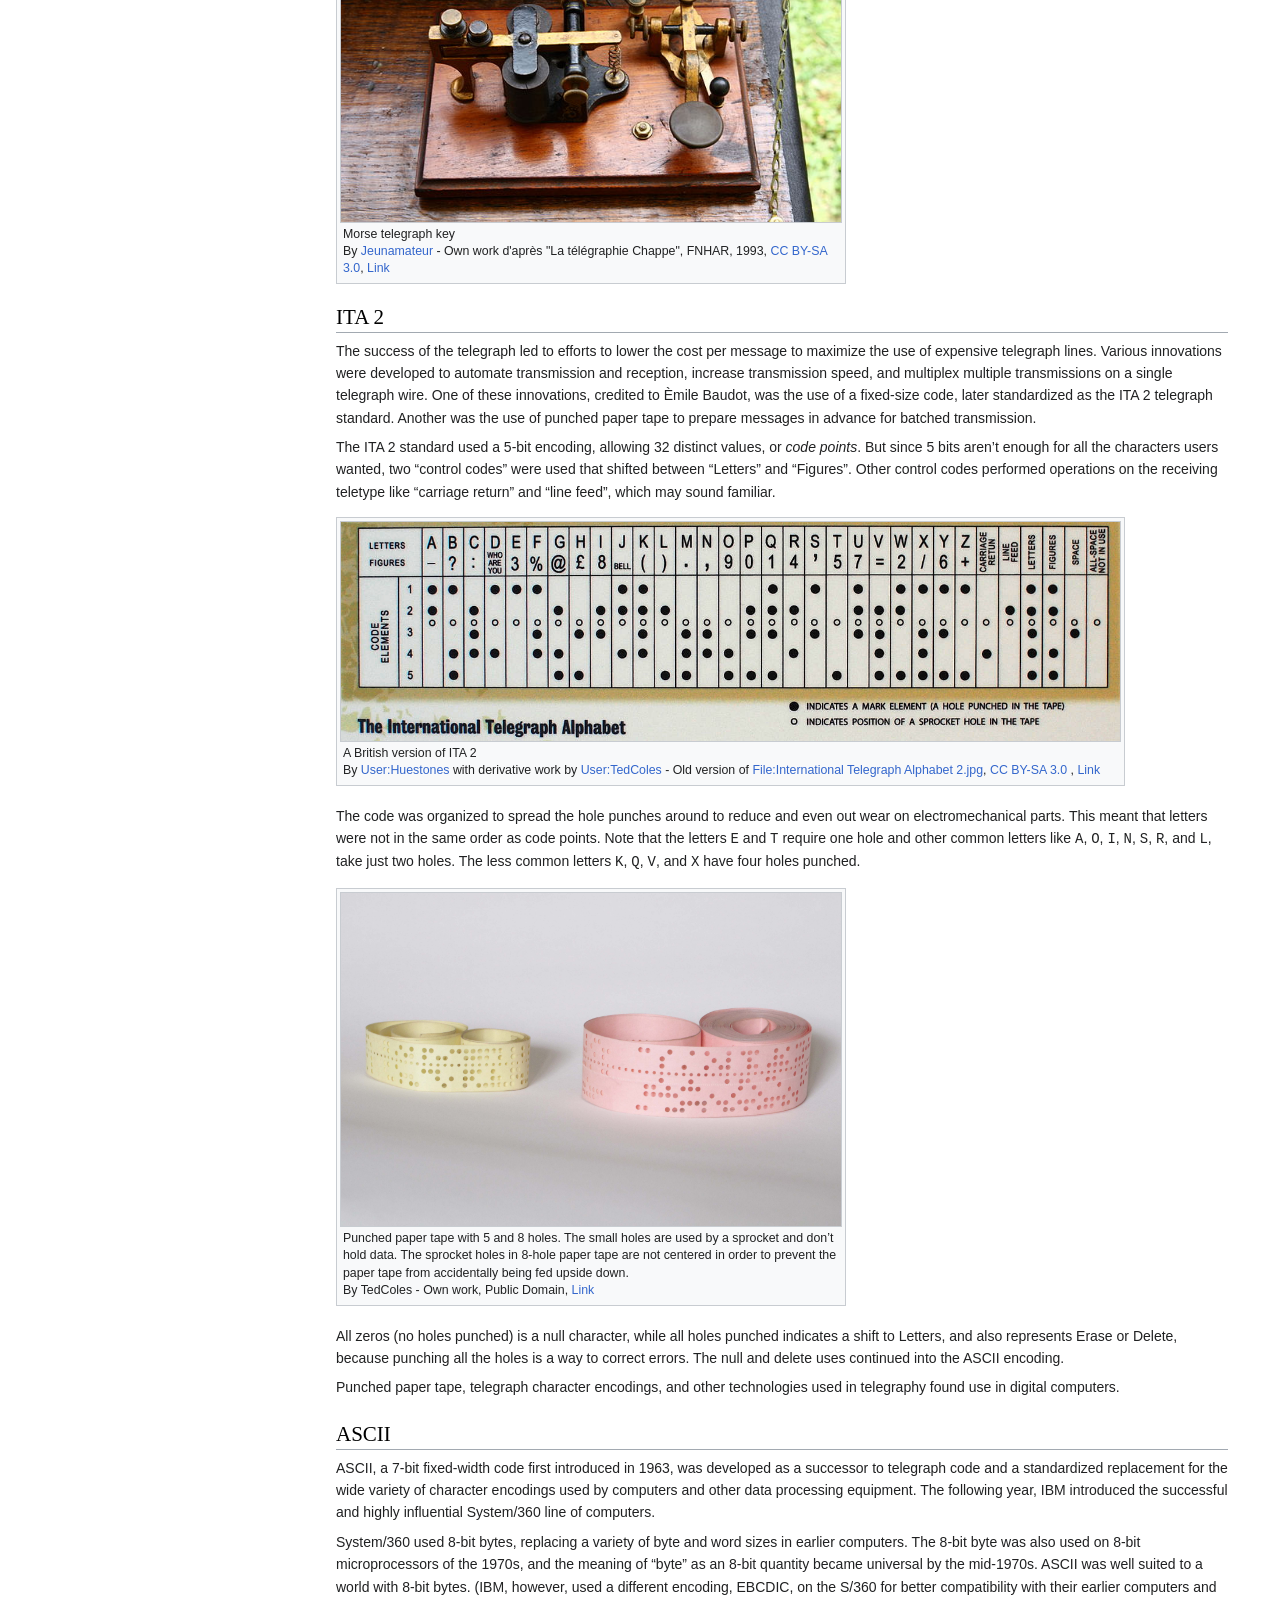
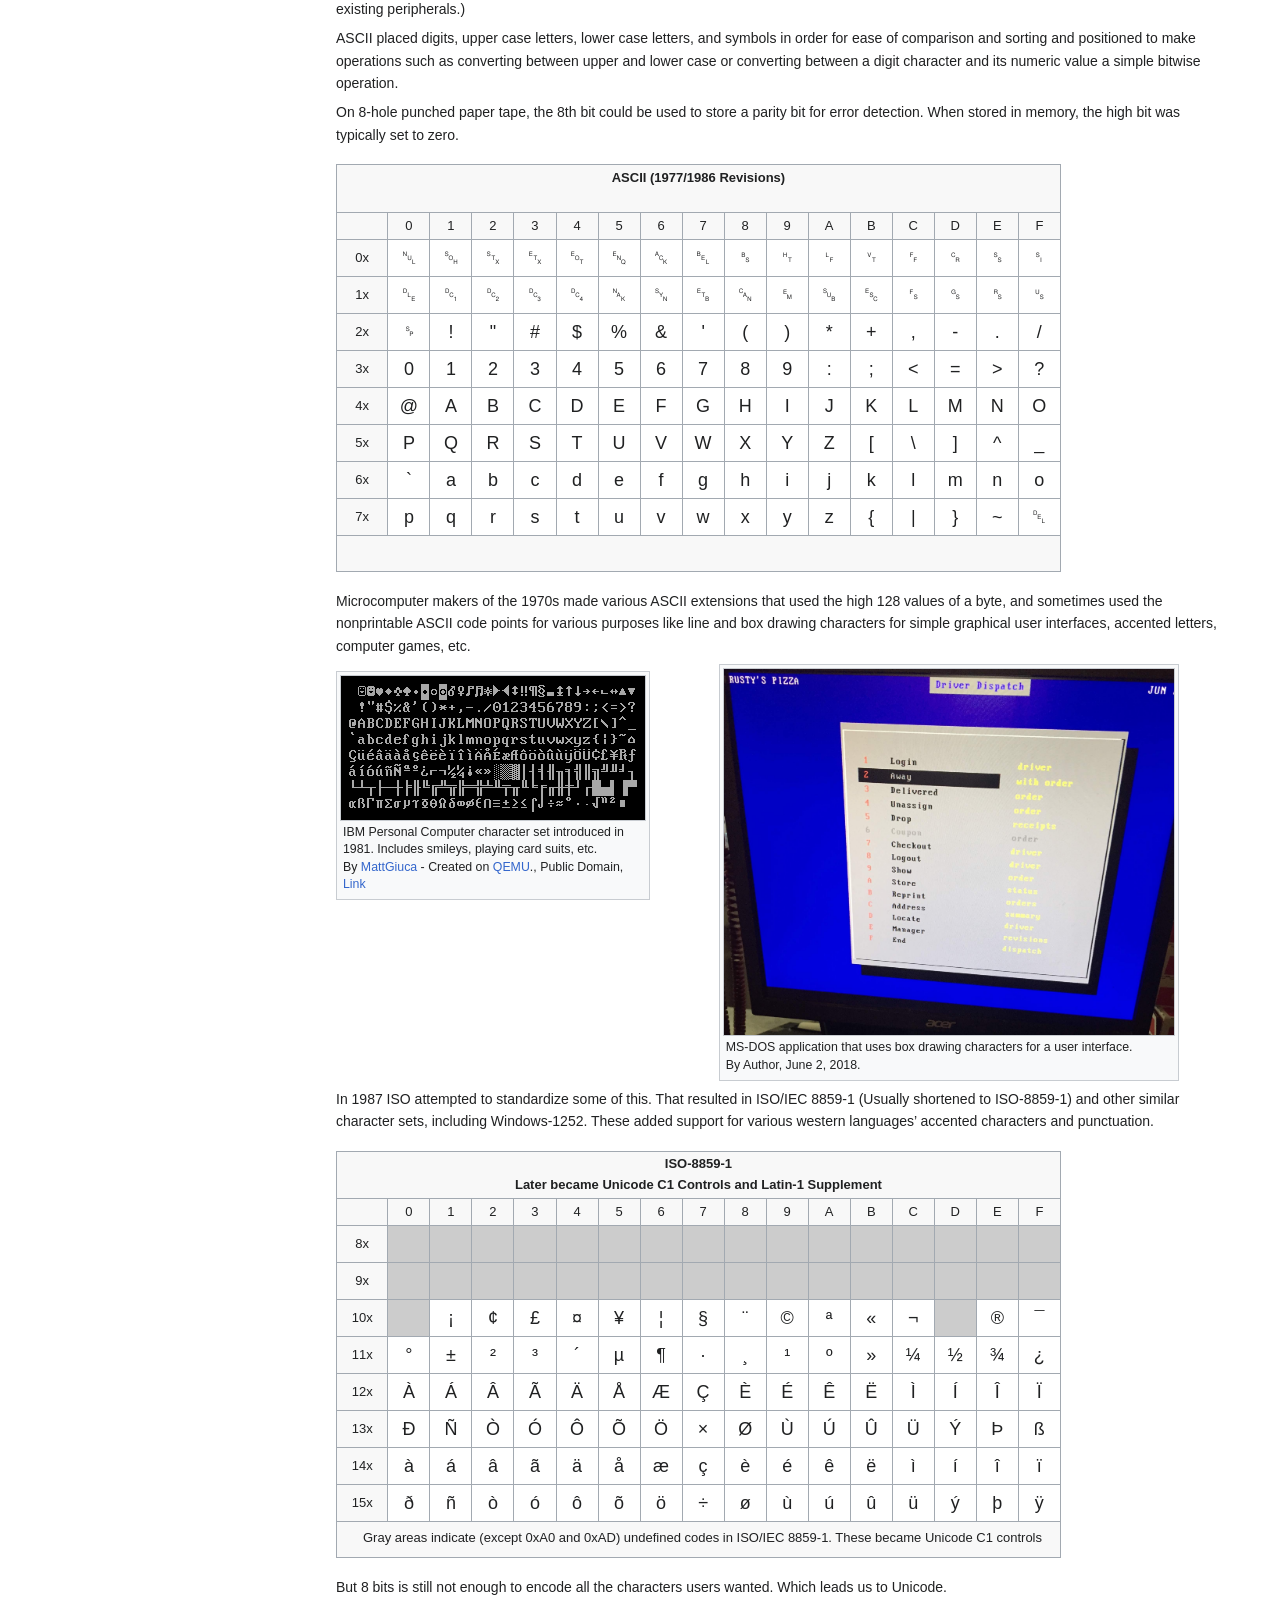
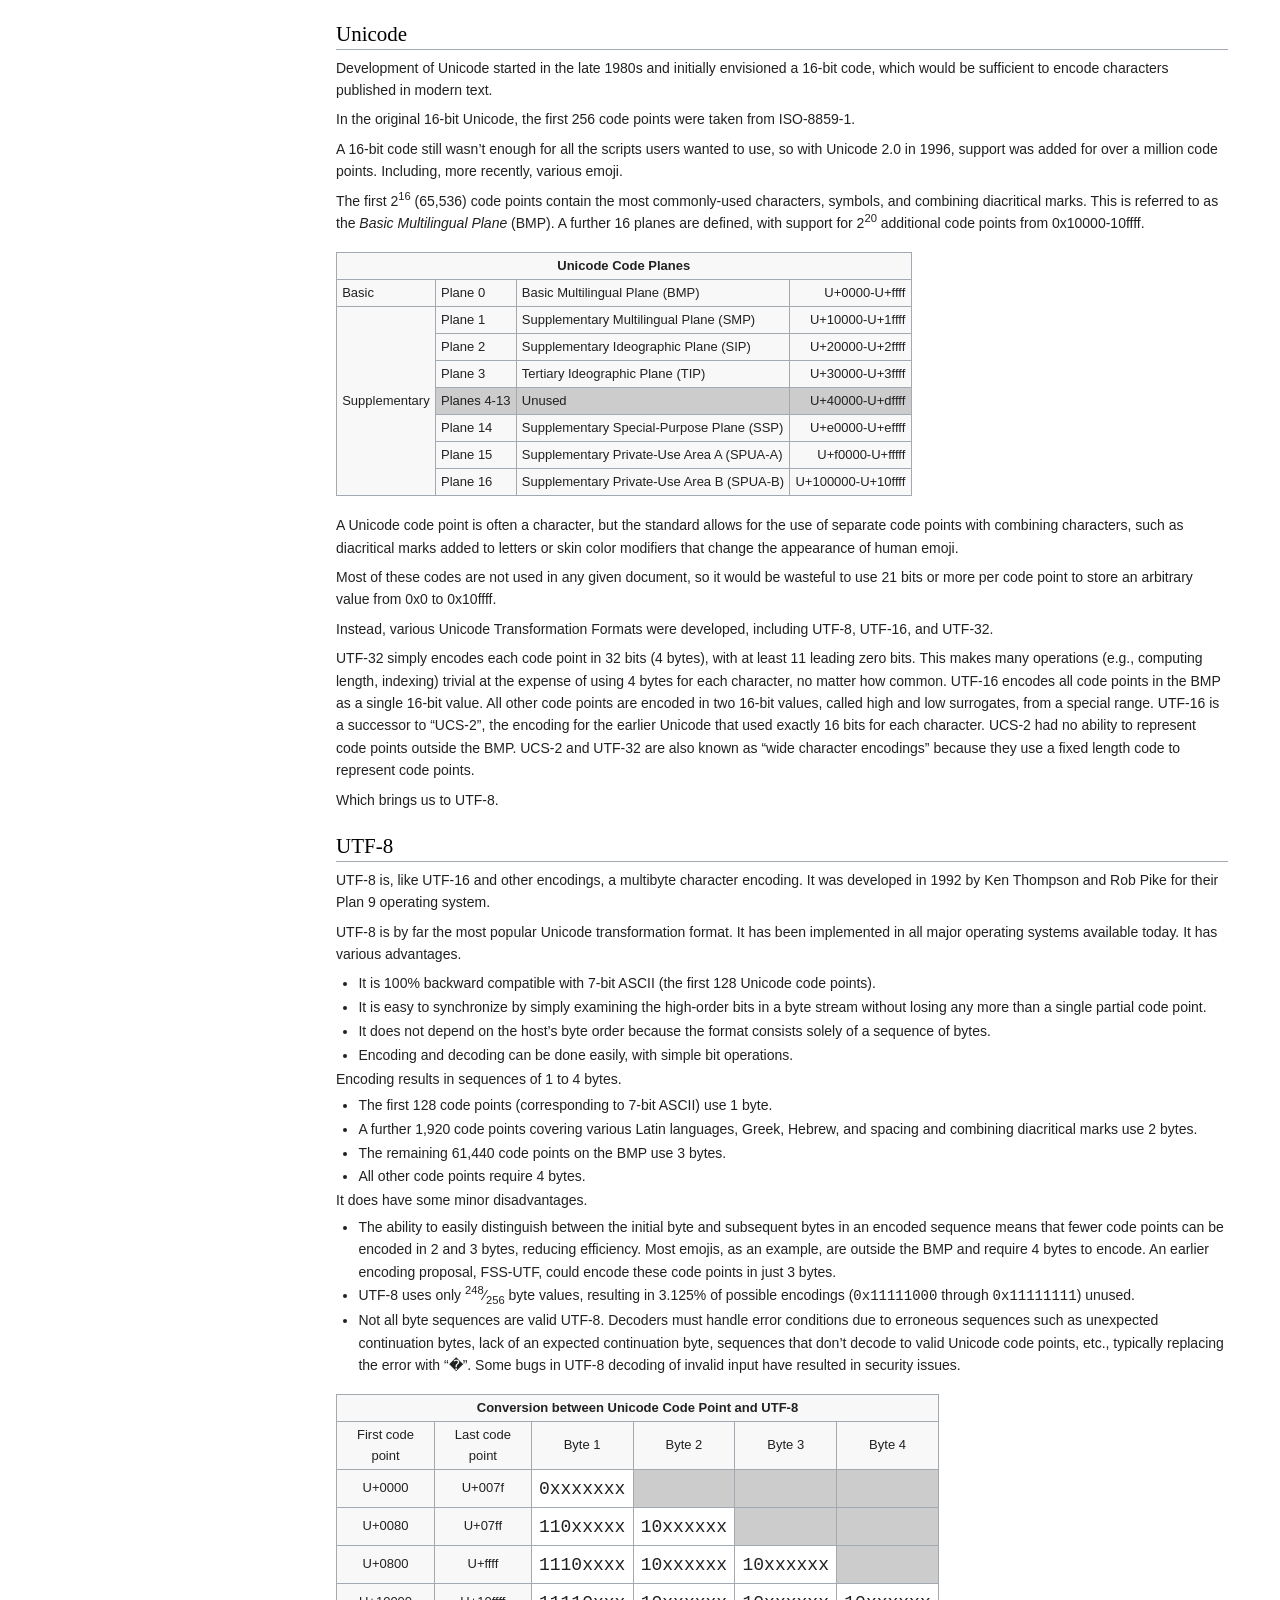
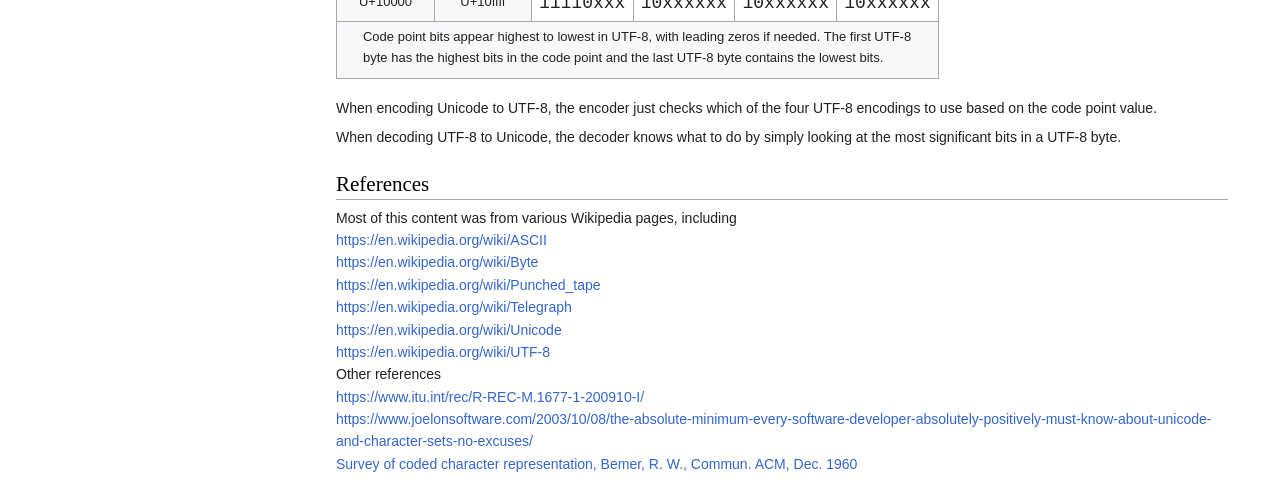
==== commit 3fa0cc54: "More pics, some tweaks and bug fixes" ====
--- a/index.html
+++ b/index.html
@@ -3,7 +3,7 @@
 
 <head>
   <meta http-equiv="Content-Type" content="text/html; charset=UTF-8">
-  <title>Character Encodings</title>
+  <title>Character Encodings: ASCII, Unicode, and UTF-8</title>
   <link rel="stylesheet"  href="char_table.css">
   <link rel="icon" href="favicon.ico" type="image/x-icon" />
   <link rel="shortcut icon" href="favicon.ico" type="image/x-icon" />
@@ -53,11 +53,37 @@
                 in most cases the messages were simple or distances were short, or both. More capable
                 systems were developed and deployed as technology permitted. Notably, the Chappe
                 optical telegraph, operated in France starting in the 1790s, used a rooftop apparatus
-                viewed from afar with a telescope and could transmit 98 distinct symbols. These were
-                used to code entire words by using two symbols, one to choose a code book page and another
-                to choose a word on that page.
-              </p>
-              <p>
+                viewed from afar with a telescope. The encoding permitted 92 data symbols (plus some
+                additional control symbols) to be transmitted. Each word was coded using two symbols,
+                one to choose a page in a code book and the other to choose a word on that page.
+              </p>
+
+              <figure class="mw-halign-left" typeof="mw:File/Frame">
+                <a href="" class="mw-file-description">
+                  <img src="530px-Chappe_semaphore.jpg" class="mw-file-element" width="265">
+                </a>
+                <figcaption>
+                  Chappe optical telegraph station<br>
+                  By Unknown author - 19th century painting . Photographed in Musee des Arts et Metiers, Public Domain,
+                  <a href="https://commons.wikimedia.org/w/index.php?curid=4676438">Link</a>
+                </figcaption>
+              </figure>
+
+              <figure class="mw-halign-center" typeof="mw:File/Frame">
+                <a href="" class="mw-file-description">
+                  <img src="1088px-Chappe_code_-_c._1809.svg.png" class="mw-file-element" width="450">
+                </a>
+                <figcaption>
+                Optical telegraph codes<br>
+                By Courtesy
+                <a class="external text" href="https://en.wikipedia.org/wiki/User:Spinningspark">
+                Spinningspark at Wikipedia
+                </a>, <a href="https://creativecommons.org/licenses/by-sa/3.0/" title="Creative Commons Attribution-ShareAlike 3.0">CC BY-SA 3.0</a>, <a href="https://en.wikipedia.org/w/index.php?curid=61856468">Link</a>
+                </figcaption>
+              </figure>
+
+
+              <p style="clear:both">
                 Inventors had, from time to time, proposed telegraph systems that
                 encoded individual characters to send arbitrary messages, but the first commercially successful system
                 was the electrical telegraph by the American innovators Samuel Morse and Alfred Vail.
@@ -221,7 +247,8 @@
                   <img src="640px-Wallace_Study-Telegraph.jpg" class="mw-file-element" width="500">
                 </a>
                 <figcaption>
-                  Morse telegraph key (Hp.Baumeler, CC BY-SA 4.0, via Wikimedia Commons)
+                  Morse telegraph key<br>
+                  By <a href="//commons.wikimedia.org/wiki/User:Jeunamateur" title="User:Jeunamateur">Jeunamateur</a> - <span class="int-own-work" lang="en">Own work</span> d&#039;après "La télégraphie Chappe", FNHAR, 1993, <a href="https://creativecommons.org/licenses/by-sa/3.0" title="Creative Commons Attribution-Share Alike 3.0">CC BY-SA 3.0</a>, <a href="https://commons.wikimedia.org/w/index.php?curid=19700042">Link</a>
                 </figcaption>
               </figure>
 
@@ -251,7 +278,18 @@
                   <img src="International_Telegraph_Alphabet_2_brightened.jpg" class="mw-file-element" width="779">
                 </a>
                 <figcaption>
-                  A British version of ITU-2 (User:Huestones with derivative work by User:TedColes, CC BY-SA 3.0 via Wikimedia Commons)
+                  A British version of ITA 2<br>
+                  By <a href="//commons.wikimedia.org/w/index.php?title=User:Huestones&amp;action=edit&amp"
+                  title="User:Huestones (page does not exist)">User:Huestones</a>
+                  with derivative work by
+                  <a href="//commons.wikimedia.org/wiki/User:TedColes" title="User:TedColes">User:TedColes</a>
+                  - Old version of
+                  <a href="//commons.wikimedia.org/wiki/File:International_Telegraph_Alphabet_2.jpg"
+                  title="File:International Telegraph Alphabet 2.jpg">File:International Telegraph Alphabet 2.jpg</a>,
+                  <a href="https://creativecommons.org/licenses/by-sa/3.0" title="Creative Commons Attribution-Share Alike 3.0">
+                  CC BY-SA 3.0
+                  </a>,
+                  <a href="https://commons.wikimedia.org/w/index.php?curid=82195717">Link</a>
                 </figcaption>
               </figure>
 
@@ -271,7 +309,8 @@
                 <figcaption>
                   Punched paper tape with 5 and 8 holes. The small holes are used by a sprocket and
                   don&rsquo;t hold data. The sprocket holes in 8-hole paper tape are not centered in order to
-                  prevent the paper tape from accidentally being fed upside down. (via Wikimedia Commons)
+                  prevent the paper tape from accidentally being fed upside down.<br>
+                  By TedColes - <span class="int-own-work" lang="en">Own work</span>, Public Domain, <a href="https://commons.wikimedia.org/w/index.php?curid=11736857">Link</a>
                 </figcaption>
               </figure>
 
@@ -289,8 +328,10 @@
 
               <p>
                 ASCII, a 7-bit fixed-width code first introduced in 1963, was developed as a successor
-                to telegraph code. The following year, IBM introduced the successful and highly
-                influential System/360 line of computers.
+                to telegraph code and a standardized replacement for the wide variety of character
+                encodings used by computers and other data processing equipment.
+                The following year, IBM introduced the successful and highly influential System/360
+                line of computers.
               </p>
               <p>
                 System/360 used 8-bit bytes, replacing a variety of byte and word sizes in earlier
@@ -299,6 +340,12 @@
                 ASCII was well suited to a world with 8-bit bytes. (IBM, however, used a different
                 encoding, EBCDIC, on the S/360 for better compatibility with their earlier computers
                 and existing peripherals.)
+              </p>
+              <p>
+                ASCII placed digits, upper case letters, lower case letters, and symbols in
+                order for ease of comparison and sorting and positioned to make
+                operations such as converting between upper and lower case or converting
+                between a digit character and its numeric value a simple bitwise operation.
               </p>
               <p>
                 On 8-hole punched paper tape, the 8th bit could be used to store a parity bit for
@@ -513,7 +560,10 @@
                   <img src="Codepage-437.png" class="mw-file-element" width="304">
                 </a>
                 <figcaption>
-                  IBM Personal Computer character set introduced in 1981. Includes smileys, playing card suits, etc. (via Wikimedia Commons)
+                  IBM Personal Computer character set introduced in 1981. Includes smileys, playing card suits, etc.<br>
+                  By <a href="https://en.wikipedia.org/wiki/User:MattGiuca" class="extiw" title="en:User:MattGiuca">MattGiuca</a>
+                  - Created on <a href="https://en.wikipedia.org/wiki/QEMU" class="extiw" title="w:QEMU">QEMU</a>.,
+                  Public Domain, <a href="https://commons.wikimedia.org/w/index.php?curid=10573855">Link</a>
                 </figcaption>
               </figure>
 
@@ -522,8 +572,9 @@
                   <img src="msdos-char-graphics-1.jpg" class="mw-file-element" width="450">
                 </a>
                 <figcaption>
-                  MS-DOS application that uses the IBM PC box drawing characters to implement
-                  a user interface (original work, June 2, 2018)
+                  MS-DOS application that uses box drawing characters for
+                  a user interface.<br>
+                  By Author, June 2, 2018.
                 </figcaption>
               </figure>
 
@@ -973,7 +1024,8 @@
                 <a href="https://en.wikipedia.org/wiki/UTF-8">https://en.wikipedia.org/wiki/UTF-8</a><br>
                 Other references<br>
                 <a href="https://www.itu.int/rec/R-REC-M.1677-1-200910-I/">https://www.itu.int/rec/R-REC-M.1677-1-200910-I/</a><br>
-                <a href="https://www.joelonsoftware.com/2003/10/08/the-absolute-minimum-every-software-developer-absolutely-positively-must-know-about-unicode-and-character-sets-no-excuses/">https://www.joelonsoftware.com/2003/10/08/the-absolute-minimum-every-software-developer-absolutely-positively-must-know-about-unicode-and-character-sets-no-excuses/</a>
+                <a href="https://www.joelonsoftware.com/2003/10/08/the-absolute-minimum-every-software-developer-absolutely-positively-must-know-about-unicode-and-character-sets-no-excuses/">https://www.joelonsoftware.com/2003/10/08/the-absolute-minimum-every-software-developer-absolutely-positively-must-know-about-unicode-and-character-sets-no-excuses/</a><br>
+                <a href="https://doi.org/10.1145/367487.367493">Survey of coded character representation, Bemer, R. W., Commun. ACM, Dec. 1960</a>
               </p>
             </div>
           </div>
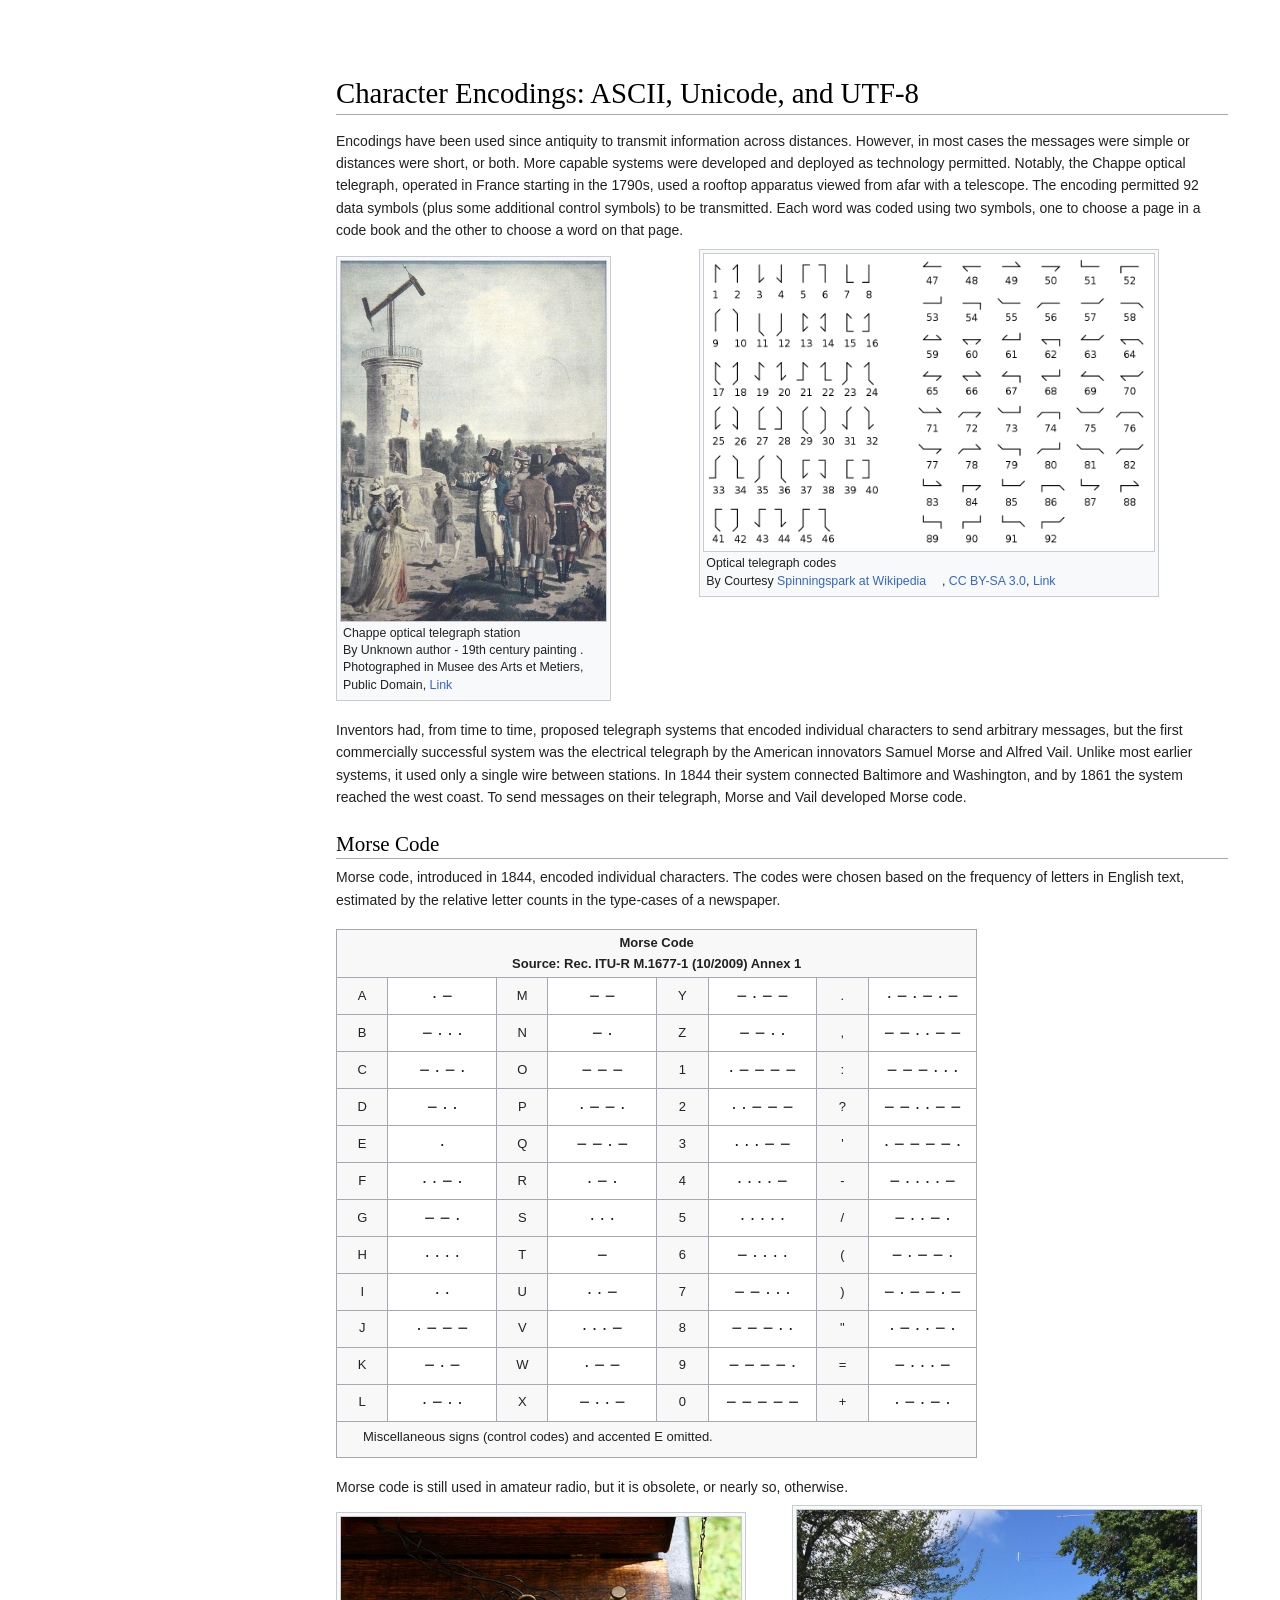
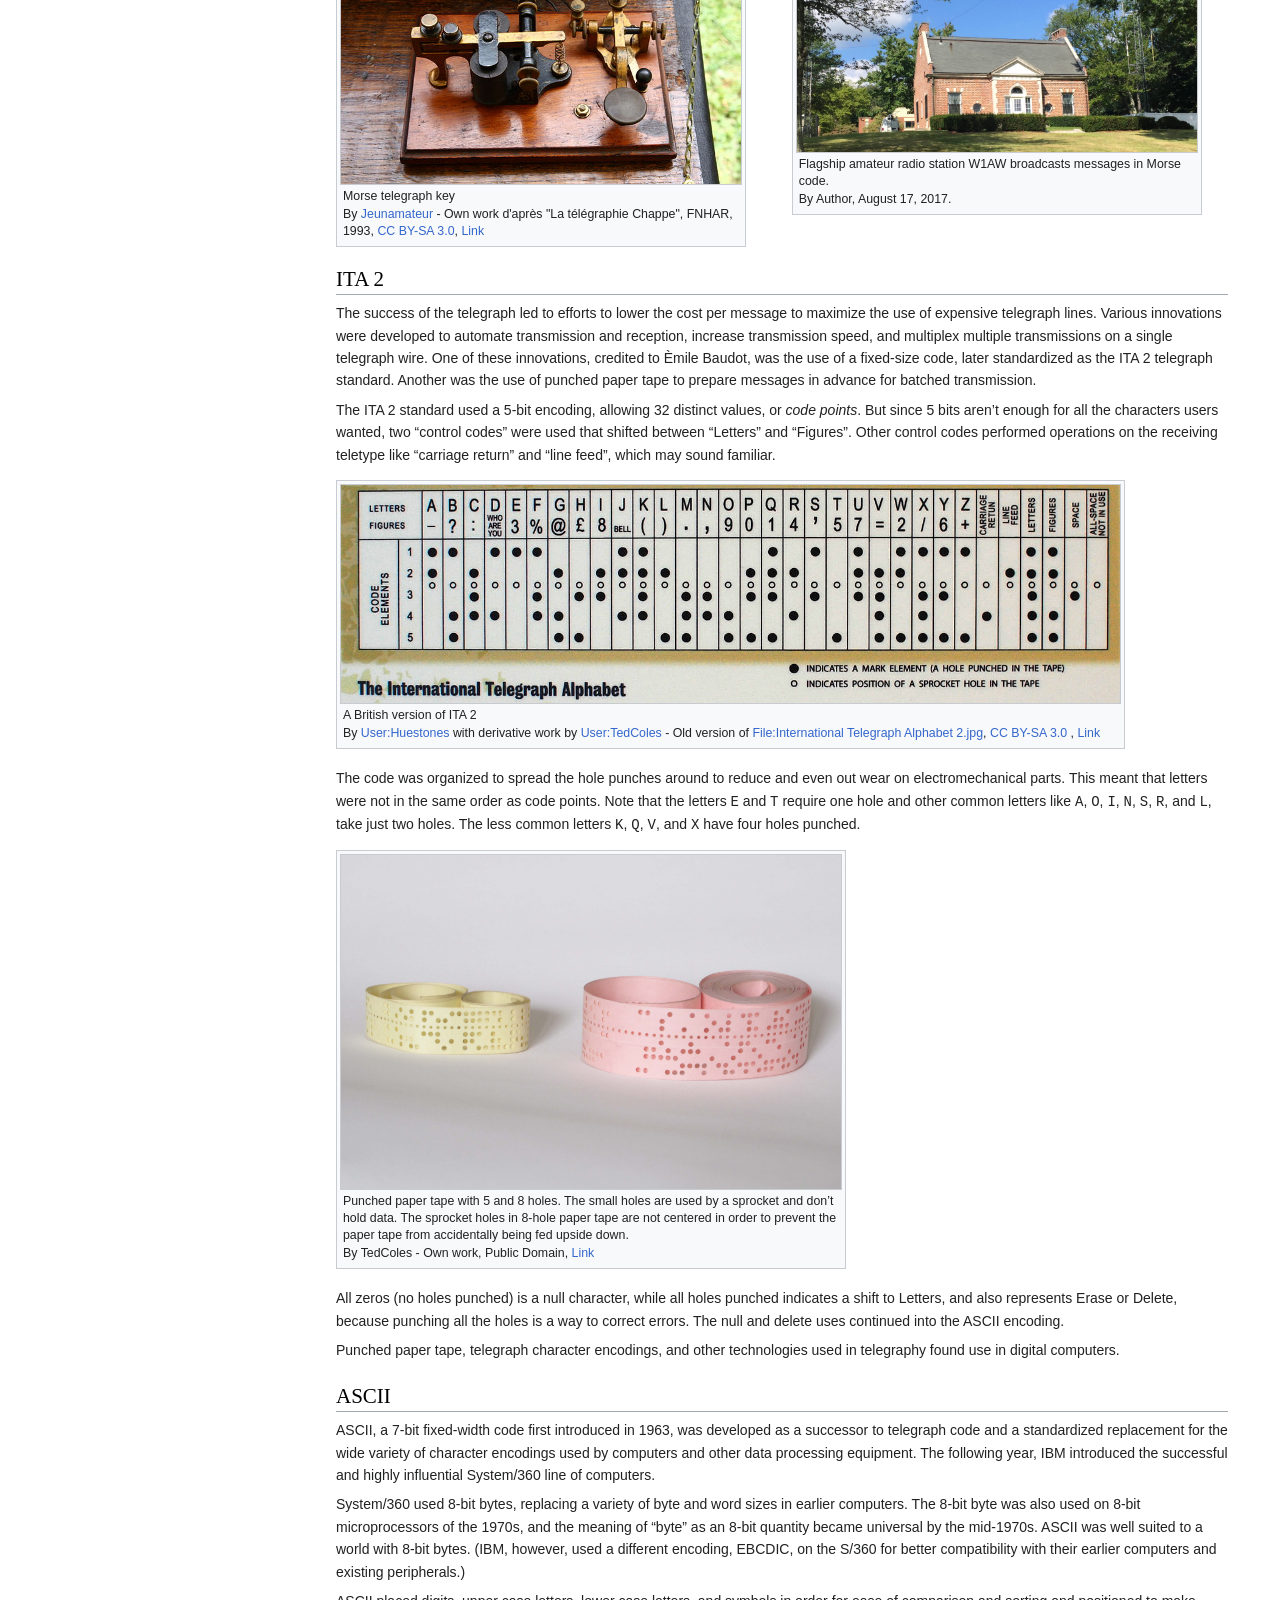
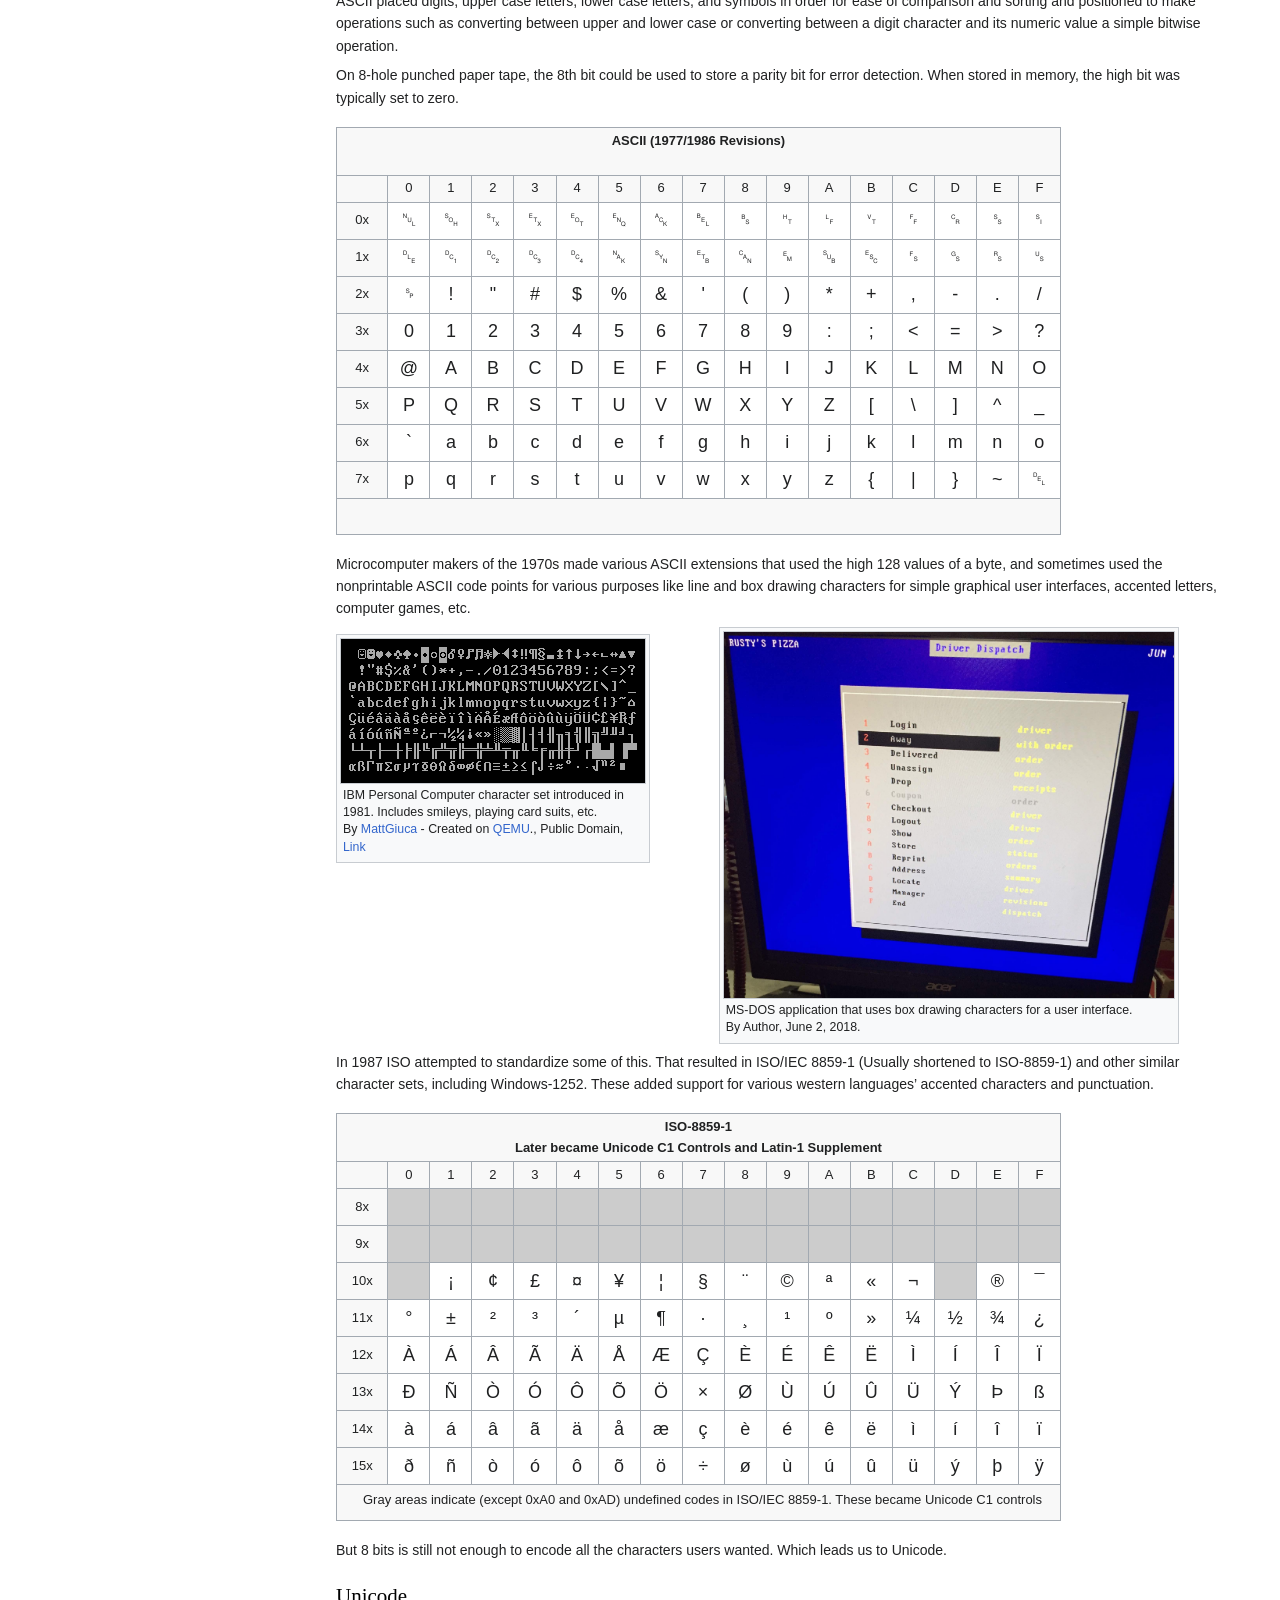
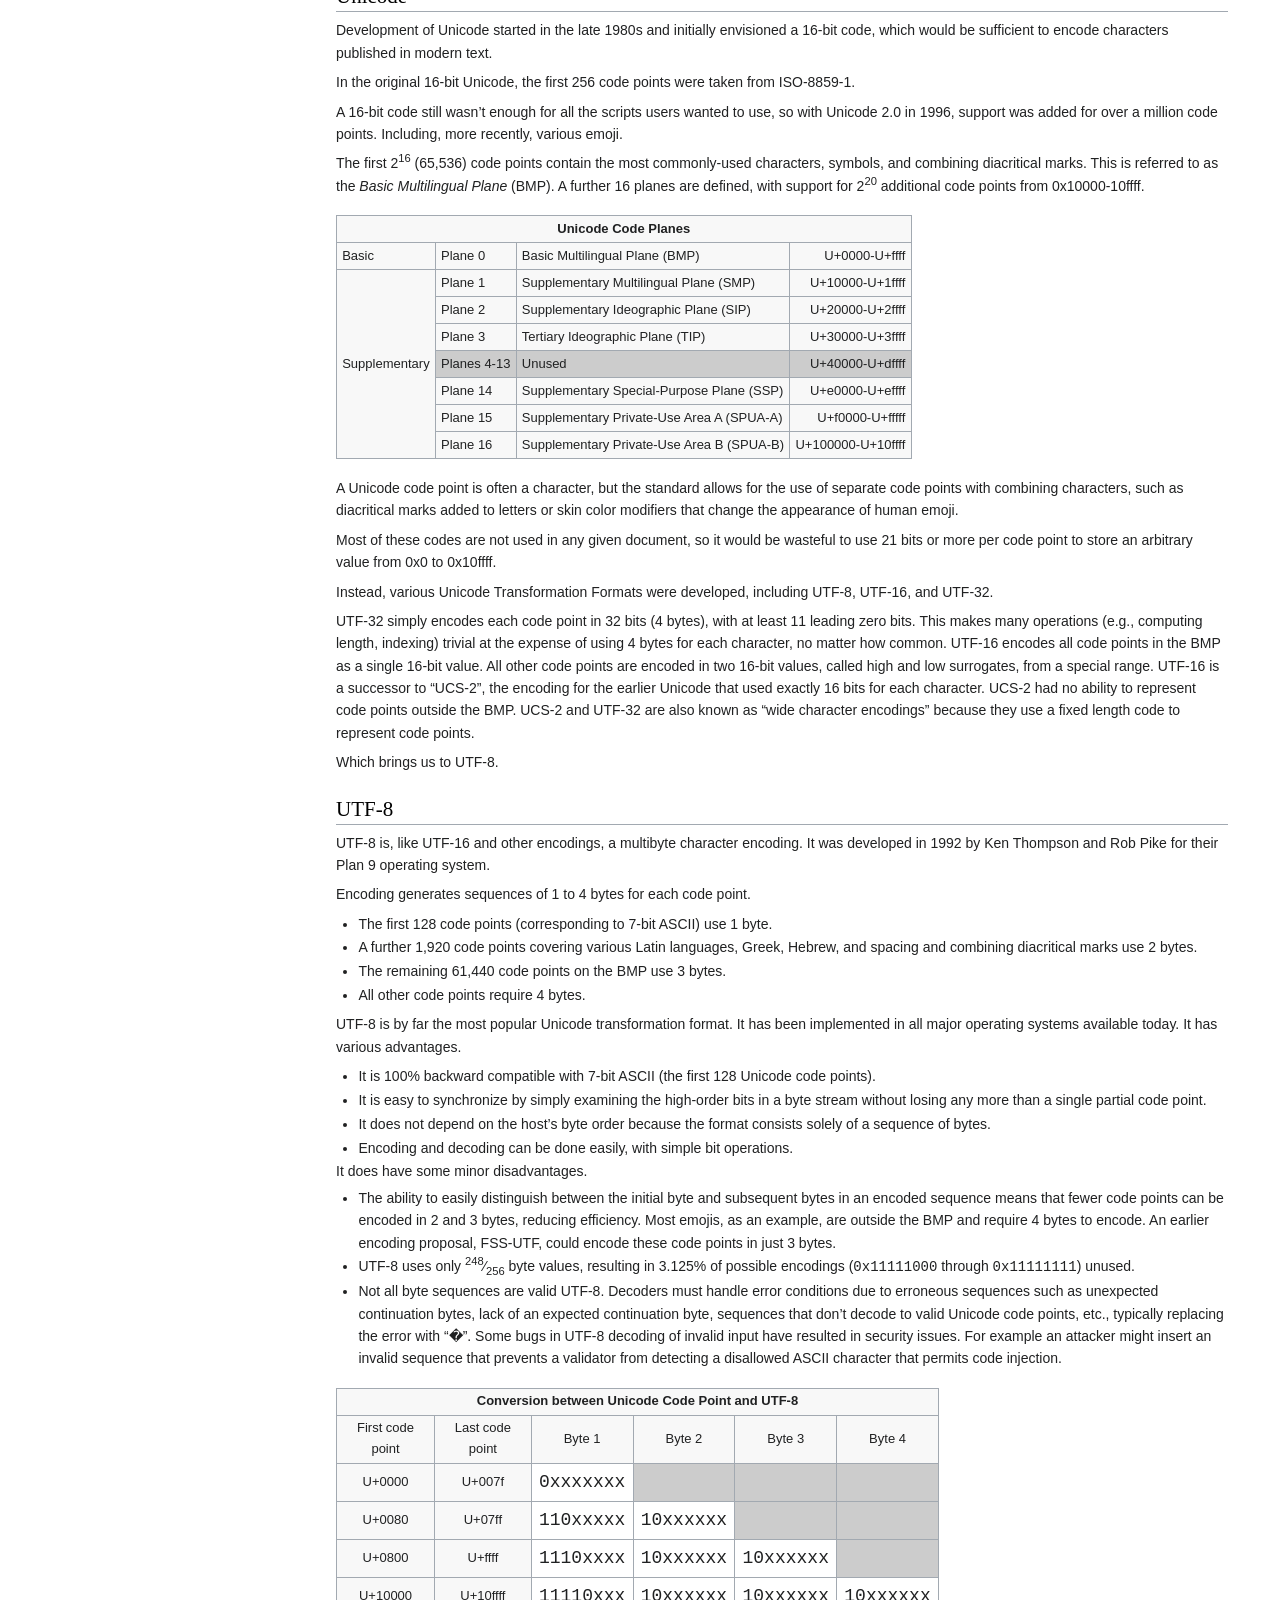
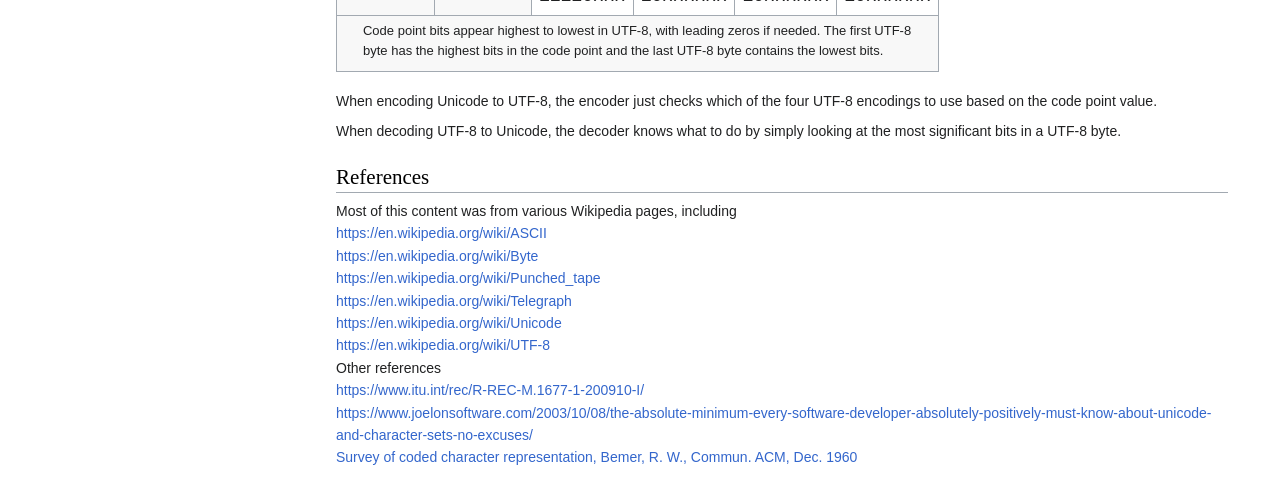
==== commit 8368e096: "Changes after feedback Edits to Morse code and UTF-8 sections and add a photo of W1AW" ====
--- a/index.html
+++ b/index.html
@@ -89,14 +89,14 @@
                 was the electrical telegraph by the American innovators Samuel Morse and Alfred Vail.
                 Unlike most earlier systems, it used only a single wire between stations. In 1844
                 their system connected Baltimore and Washington, and by 1861 the system reached the
-                west coast.
+                west coast. To send messages on their telegraph, Morse and Vail developed Morse code.
               </p>
 
               <h2><span class="mw-headline">Morse Code</span></h2>
               <p>
-                Morse code was developed by Morse and Vail and encoded individual
-                characters. The codes were chosen based on the frequency of letters in English
-                text, estimated by the relative letter counts in the type-cases of a newspaper.
+                Morse code, introduced in 1844, encoded individual characters. The codes were chosen
+                based on the frequency of letters in English text, estimated by the relative letter
+                counts in the type-cases of a newspaper.
               </p>
               <table class="wikitable"
                 style="border-collapse:collapse;background:#FFFFFF;font-size:large;text-align:center">
@@ -242,13 +242,27 @@
                 </tbody>
               </table>
 
+              <p style="clear:both">
+                Morse code is still used in amateur radio, but it is obsolete, or nearly so, otherwise.
+              </p>
+
               <figure class="mw-halign-left" typeof="mw:File/Frame">
                 <a href="" class="mw-file-description">
-                  <img src="640px-Wallace_Study-Telegraph.jpg" class="mw-file-element" width="500">
+                  <img src="640px-Wallace_Study-Telegraph.jpg" class="mw-file-element" width="400">
                 </a>
                 <figcaption>
                   Morse telegraph key<br>
                   By <a href="//commons.wikimedia.org/wiki/User:Jeunamateur" title="User:Jeunamateur">Jeunamateur</a> - <span class="int-own-work" lang="en">Own work</span> d&#039;après "La télégraphie Chappe", FNHAR, 1993, <a href="https://creativecommons.org/licenses/by-sa/3.0" title="Creative Commons Attribution-Share Alike 3.0">CC BY-SA 3.0</a>, <a href="https://commons.wikimedia.org/w/index.php?curid=19700042">Link</a>
+                </figcaption>
+              </figure>
+
+              <figure class="mw-halign-center" typeof="mw:File/Frame">
+                <a href="" class="mw-file-description">
+                  <img src="W1AW.JPG" class="mw-file-element" width="400">
+                </a>
+                <figcaption>
+                  Flagship amateur radio station W1AW broadcasts messages in Morse code.<br>
+                  By Author, August 17, 2017.
                 </figcaption>
               </figure>
 
@@ -897,6 +911,17 @@
                 in 1992 by Ken Thompson and Rob Pike for their Plan 9 operating system.
               </p>
               <p>
+                Encoding generates sequences of 1 to 4 bytes for each code point.
+                <ul>
+                  <li>The first 128 code points (corresponding to 7-bit ASCII) use 1 byte.</li>
+                  <li>A further 1,920 code points covering various Latin languages, Greek, Hebrew,
+                      and spacing and combining diacritical marks use 2 bytes.</li>
+                  <li>The remaining 61,440 code points on the BMP use 3 bytes.</li>
+                  <li>All other code points require 4 bytes.</li>
+                </ul>
+              </p>
+
+              <p>
                 UTF-8 is by far the most popular Unicode transformation format. It has been implemented
                 in all major operating systems available today. It has various advantages.
                 <ul>
@@ -906,15 +931,6 @@
                   <li>It does not depend on the host&rsquo;s byte order because the format consists solely
                     of a sequence of bytes.</li>
                   <li>Encoding and decoding can be done easily, with simple bit operations.</li>
-                </ul>
-
-                Encoding results in sequences of 1 to 4 bytes.
-                <ul>
-                  <li>The first 128 code points (corresponding to 7-bit ASCII) use 1 byte.</li>
-                  <li>A further 1,920 code points covering various Latin languages, Greek, Hebrew,
-                      and spacing and combining diacritical marks use 2 bytes.</li>
-                  <li>The remaining 61,440 code points on the BMP use 3 bytes.</li>
-                  <li>All other code points require 4 bytes.</li>
                 </ul>
 
                 It does have some minor disadvantages.
@@ -932,7 +948,9 @@
                     due to erroneous sequences such as unexpected continuation bytes, lack of an
                     expected continuation byte, sequences that don&rsquo;t decode to valid Unicode
                     code points, etc., typically replacing the error with &ldquo;&#xFFFD;&rdquo;. Some bugs
-                    in UTF-8 decoding of invalid input have resulted in security issues.
+                    in UTF-8 decoding of invalid input have resulted in security issues. For example
+                    an attacker might insert an invalid sequence that prevents a validator from detecting
+                    a disallowed ASCII character that permits code injection.
                   </li>
                 </ul>
               </p>
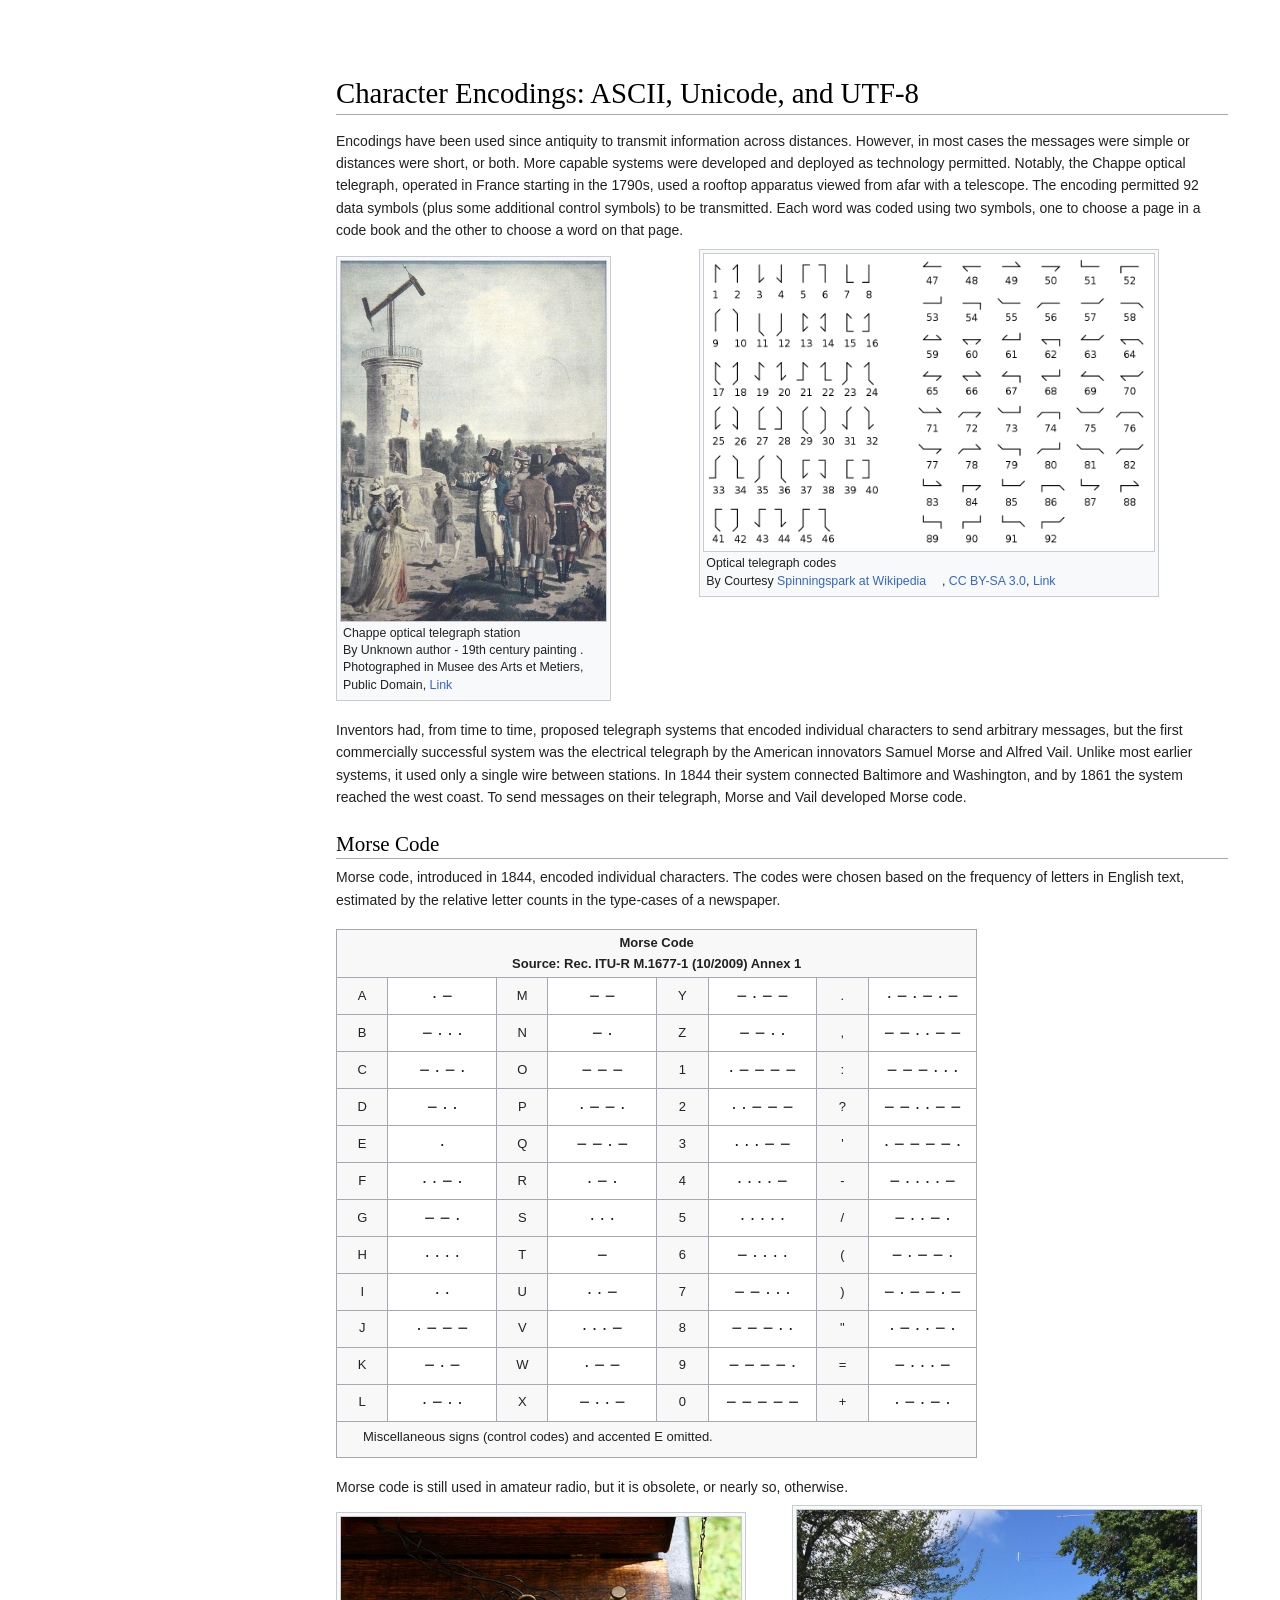
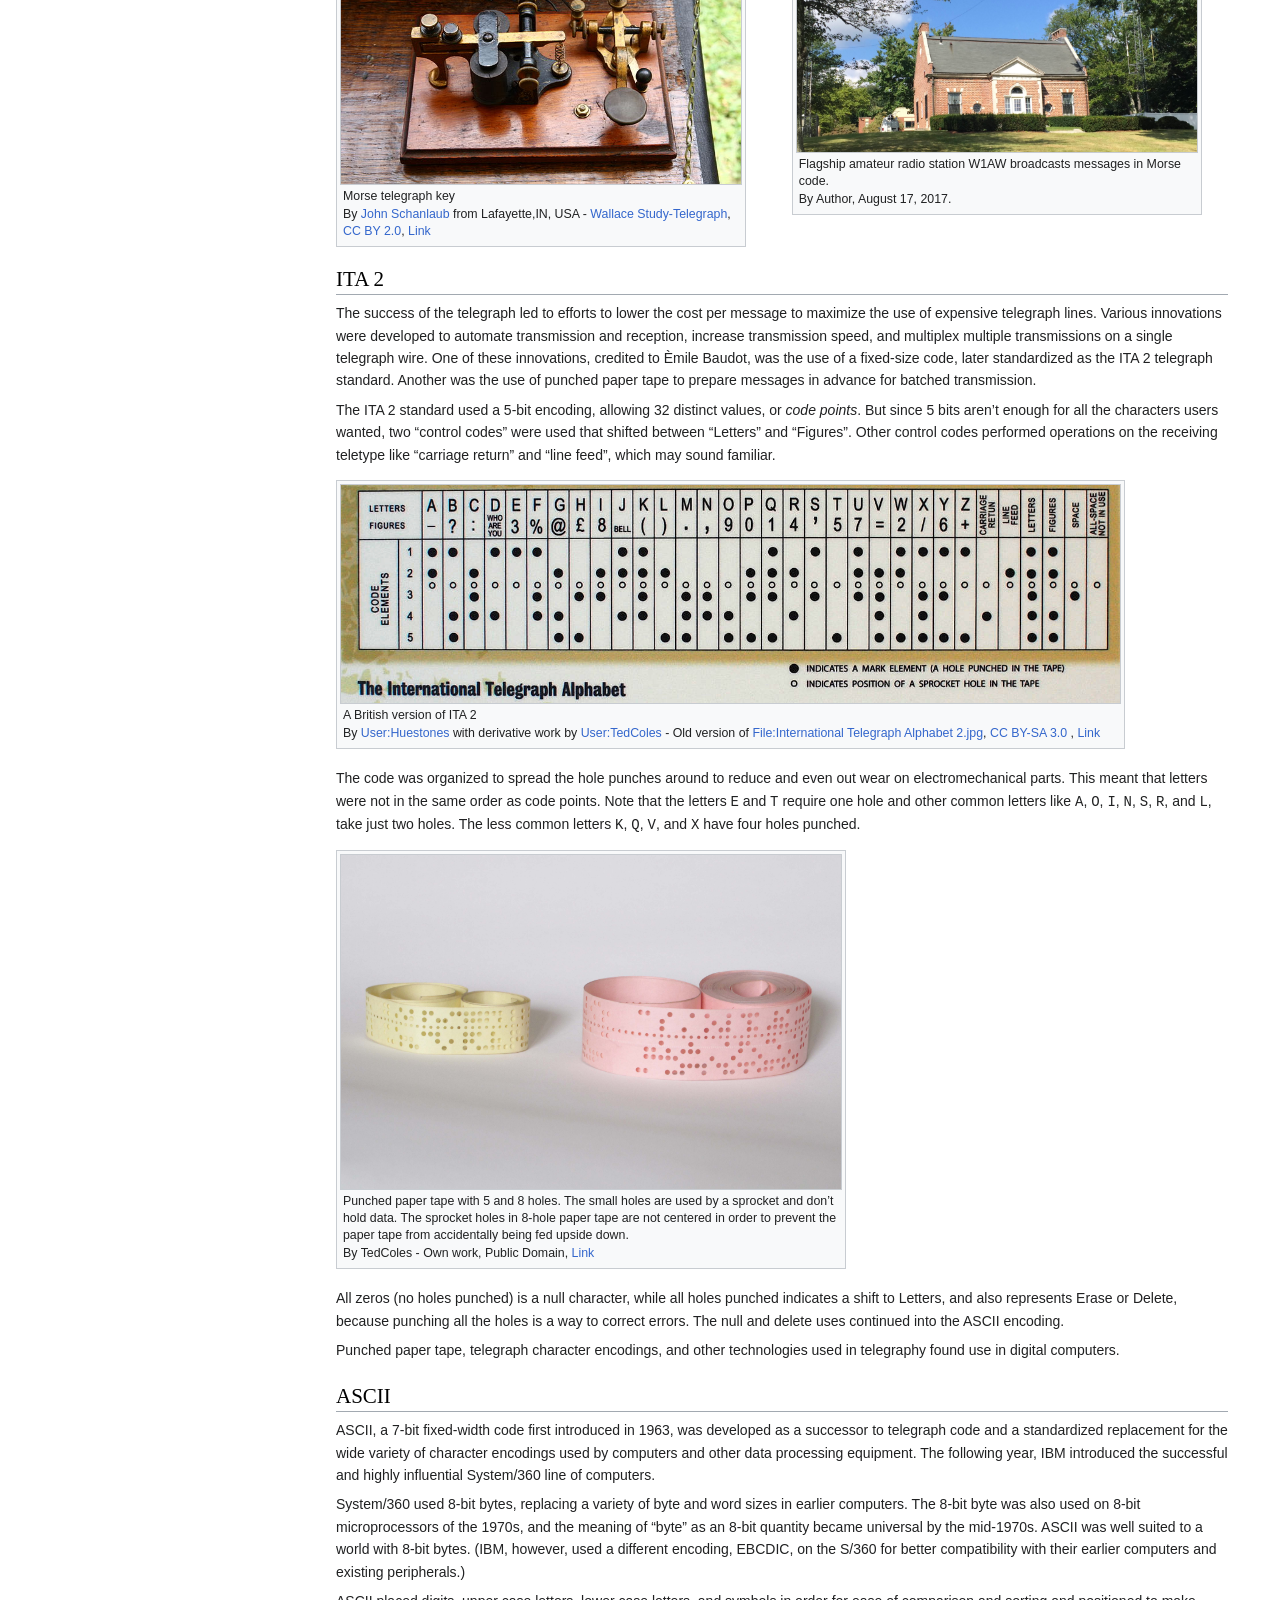
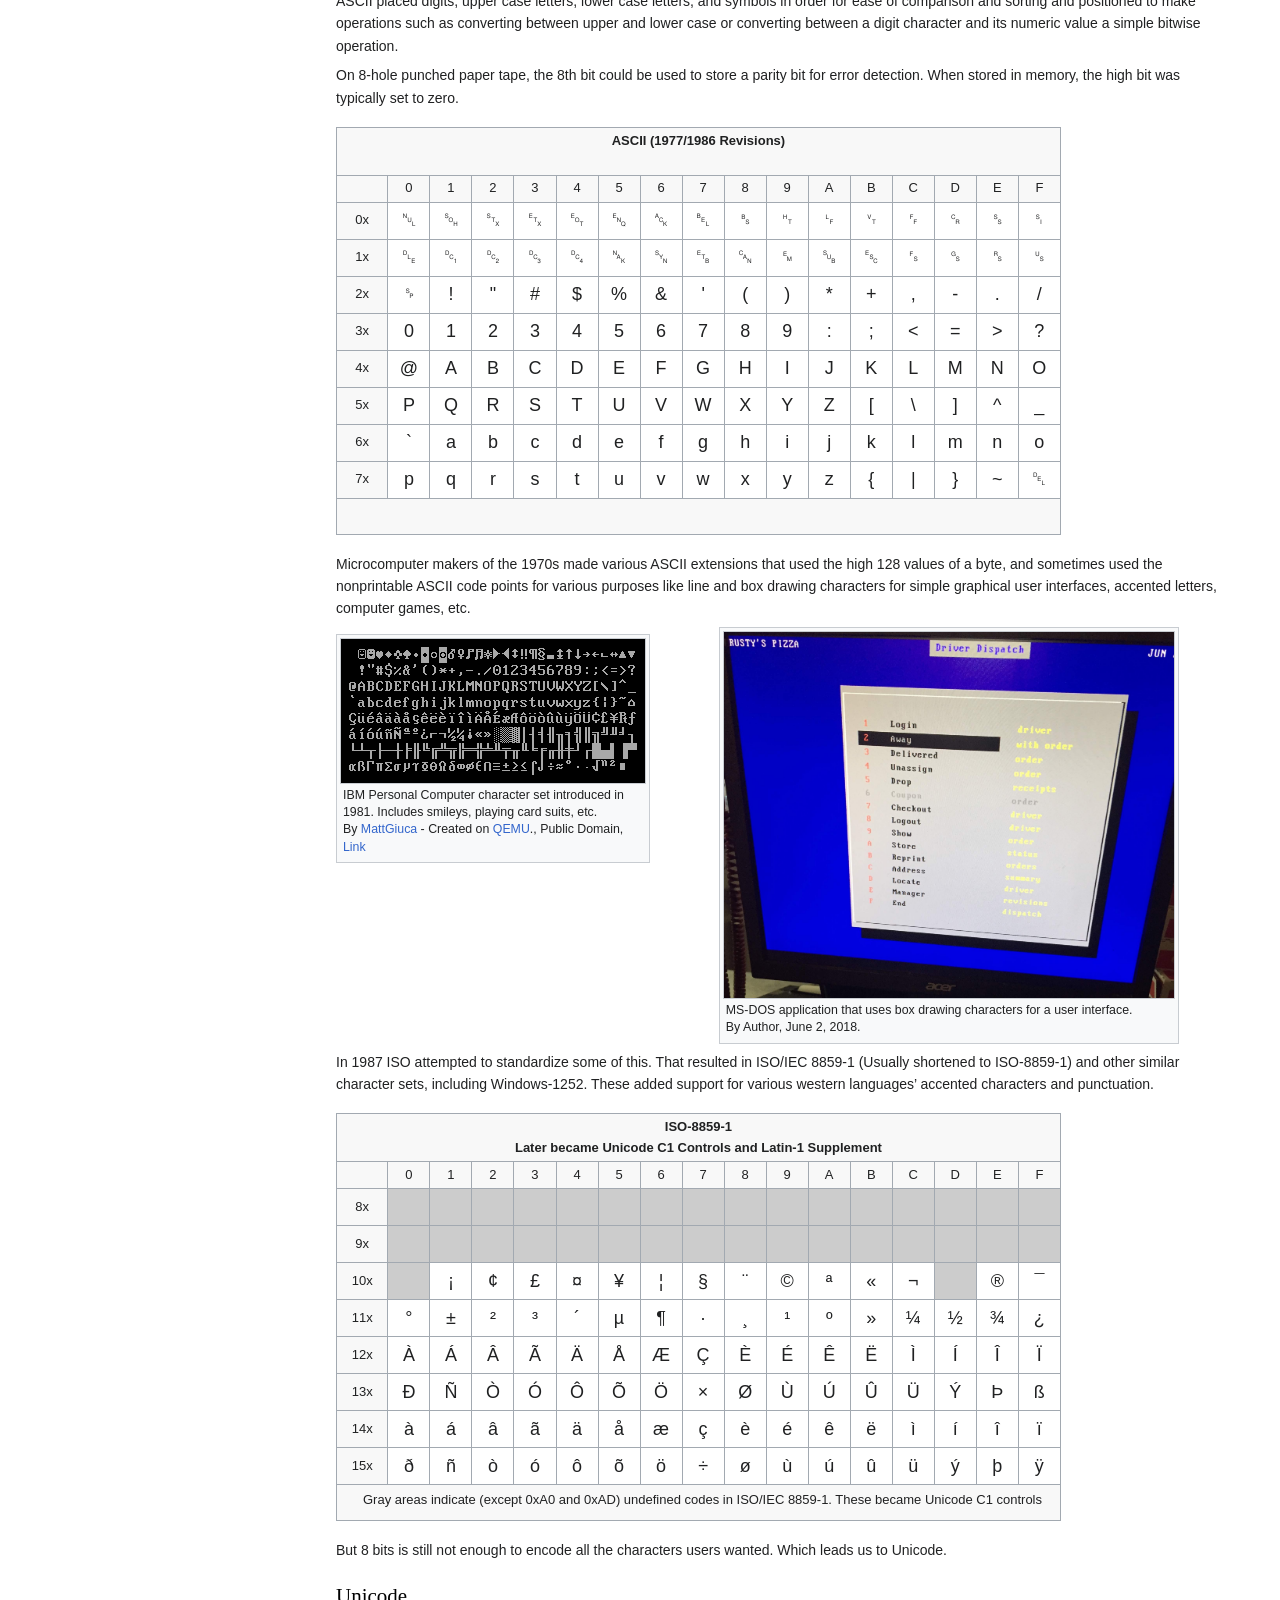
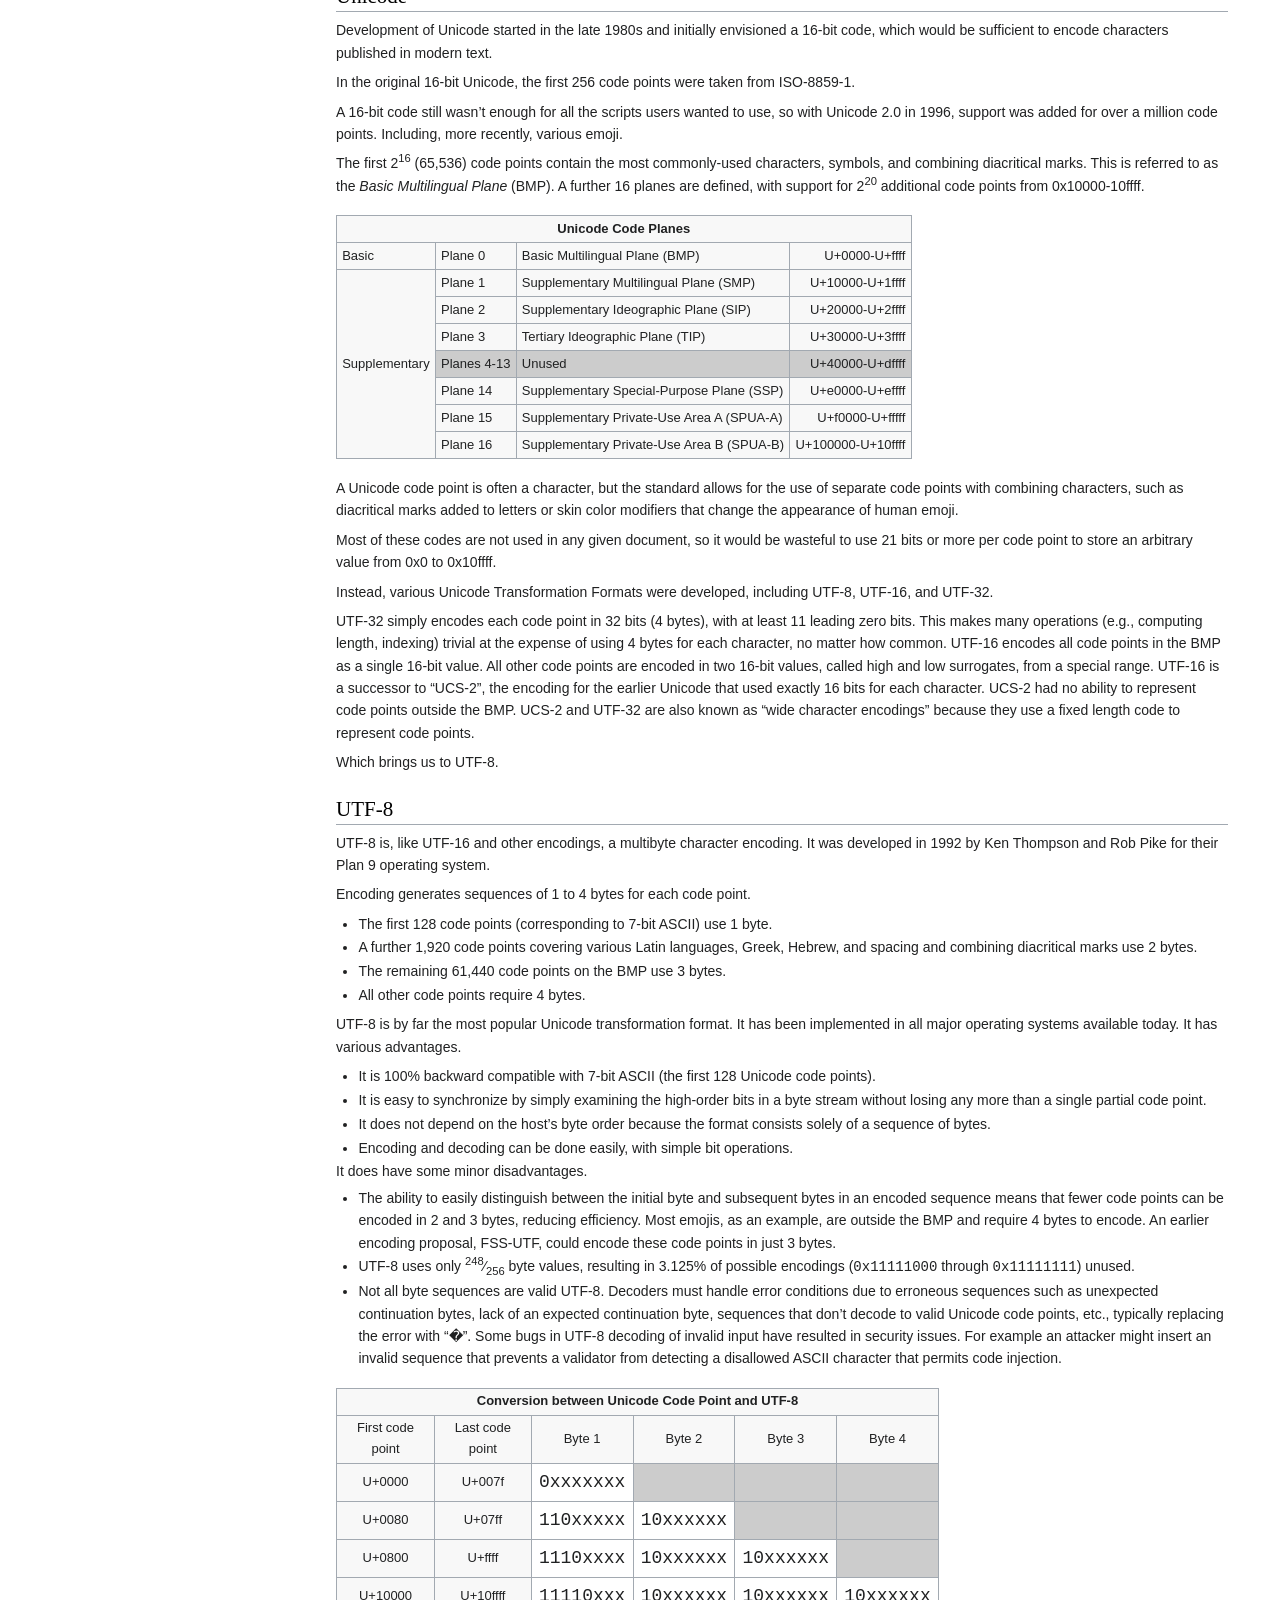
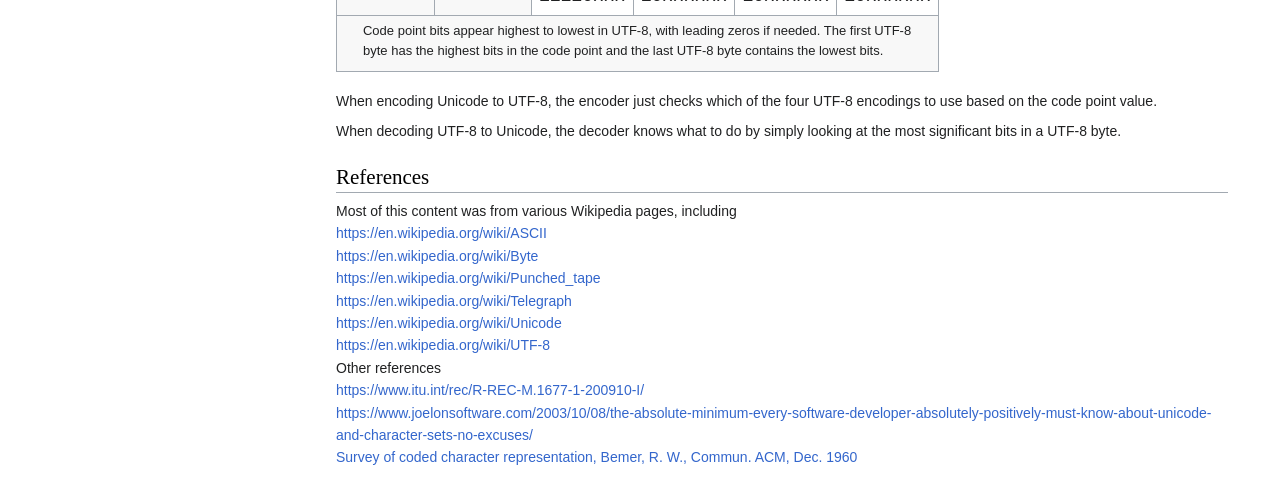
==== commit 9ead391a: "Fix photo attribution" ====
--- a/index.html
+++ b/index.html
@@ -252,7 +252,7 @@
                 </a>
                 <figcaption>
                   Morse telegraph key<br>
-                  By <a href="//commons.wikimedia.org/wiki/User:Jeunamateur" title="User:Jeunamateur">Jeunamateur</a> - <span class="int-own-work" lang="en">Own work</span> d&#039;après "La télégraphie Chappe", FNHAR, 1993, <a href="https://creativecommons.org/licenses/by-sa/3.0" title="Creative Commons Attribution-Share Alike 3.0">CC BY-SA 3.0</a>, <a href="https://commons.wikimedia.org/w/index.php?curid=19700042">Link</a>
+                  By <a rel="nofollow" href="https://www.flickr.com/people/32011723@N03">John Schanlaub</a> from Lafayette,IN, USA - <a rel="nofollow" href="https://www.flickr.com/photos/32011723@N03/3714711371/">Wallace Study-Telegraph</a>, <a href="https://creativecommons.org/licenses/by/2.0" title="Creative Commons Attribution 2.0">CC BY 2.0</a>, <a href="https://commons.wikimedia.org/w/index.php?curid=8979307">Link</a>
                 </figcaption>
               </figure>
 
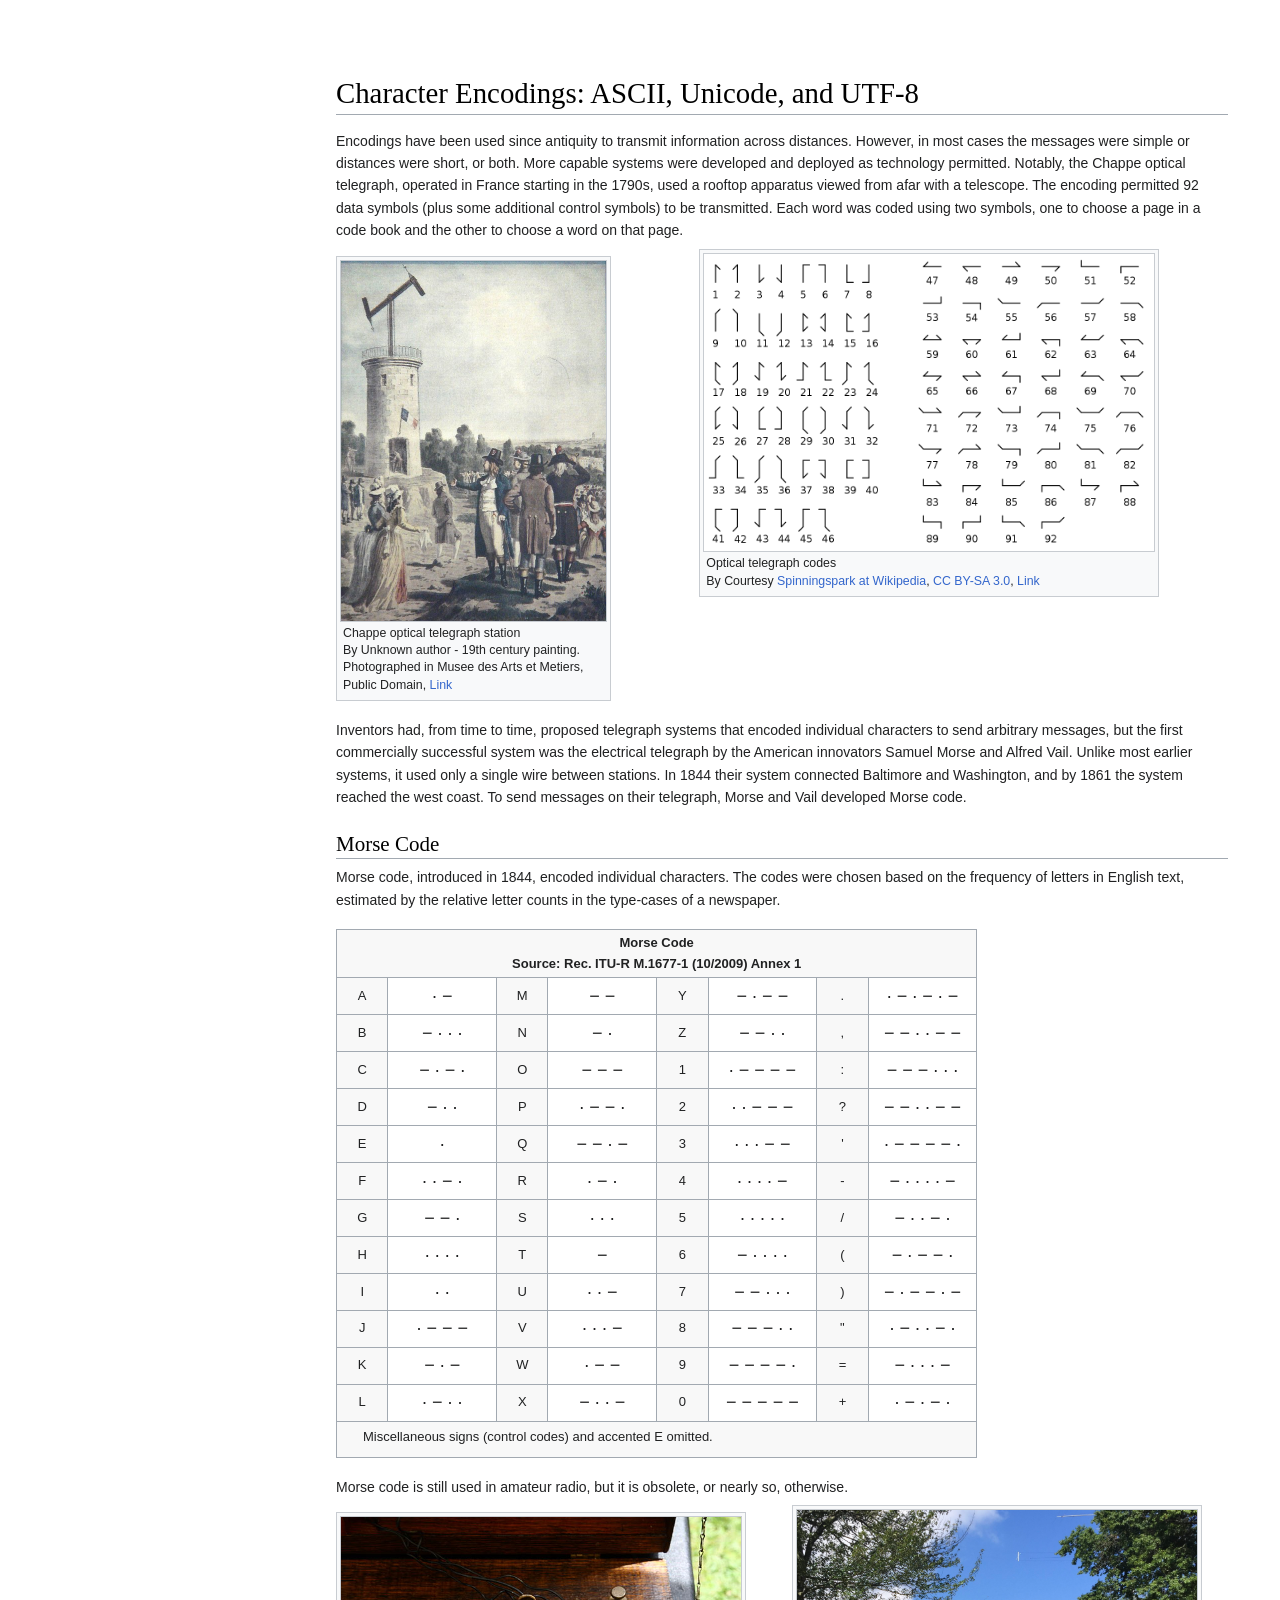
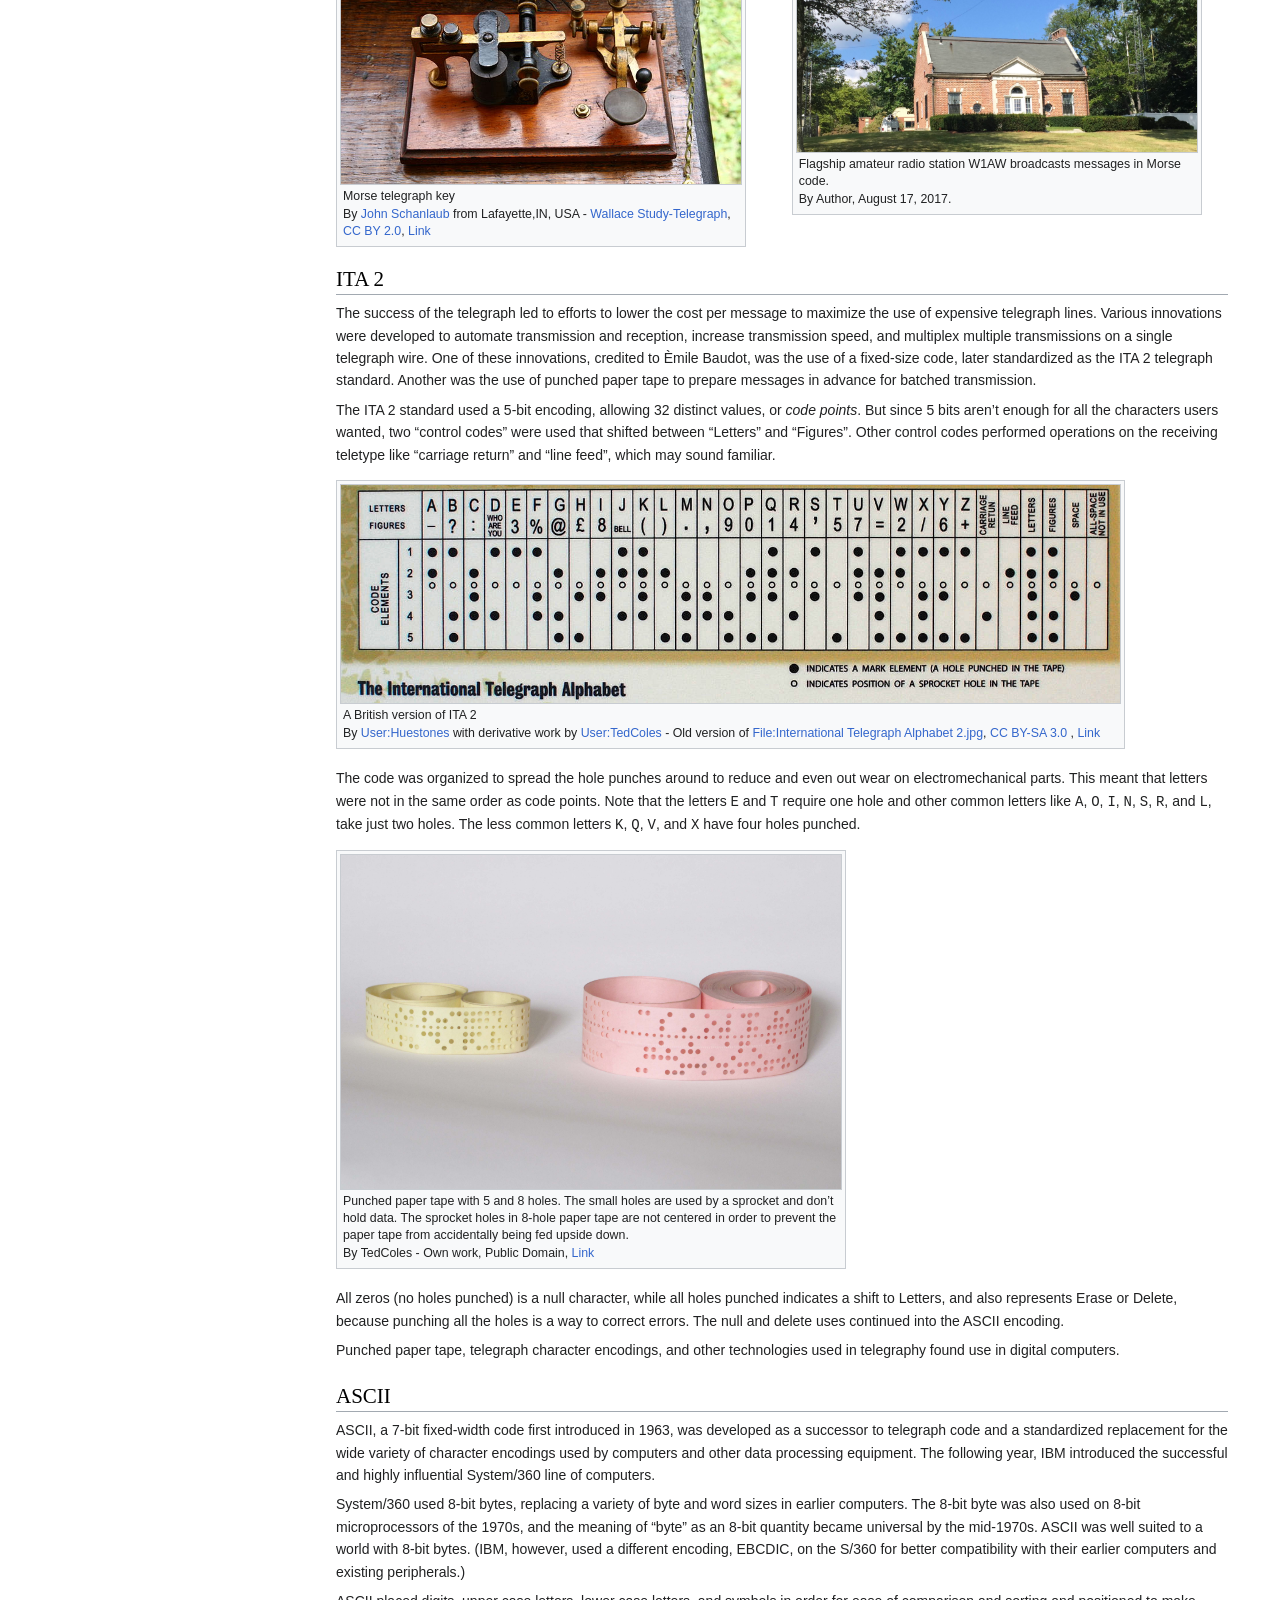
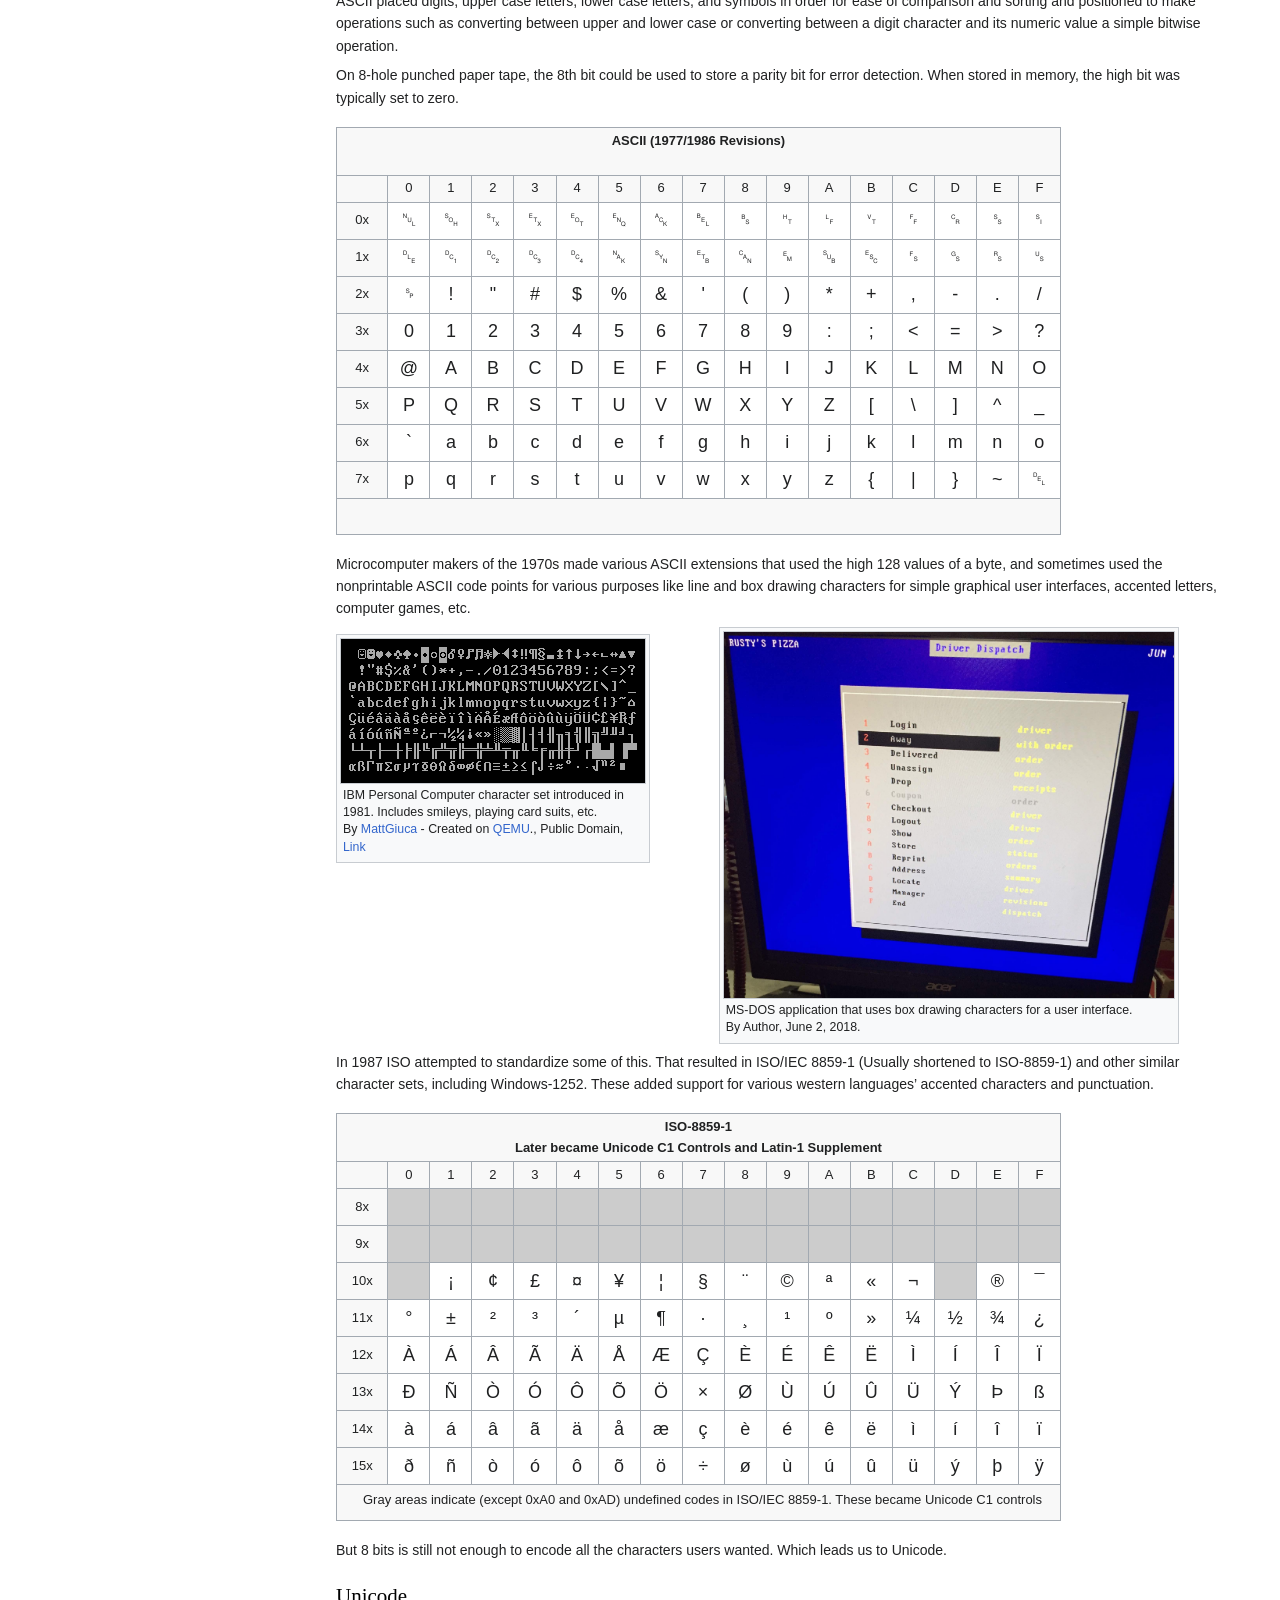
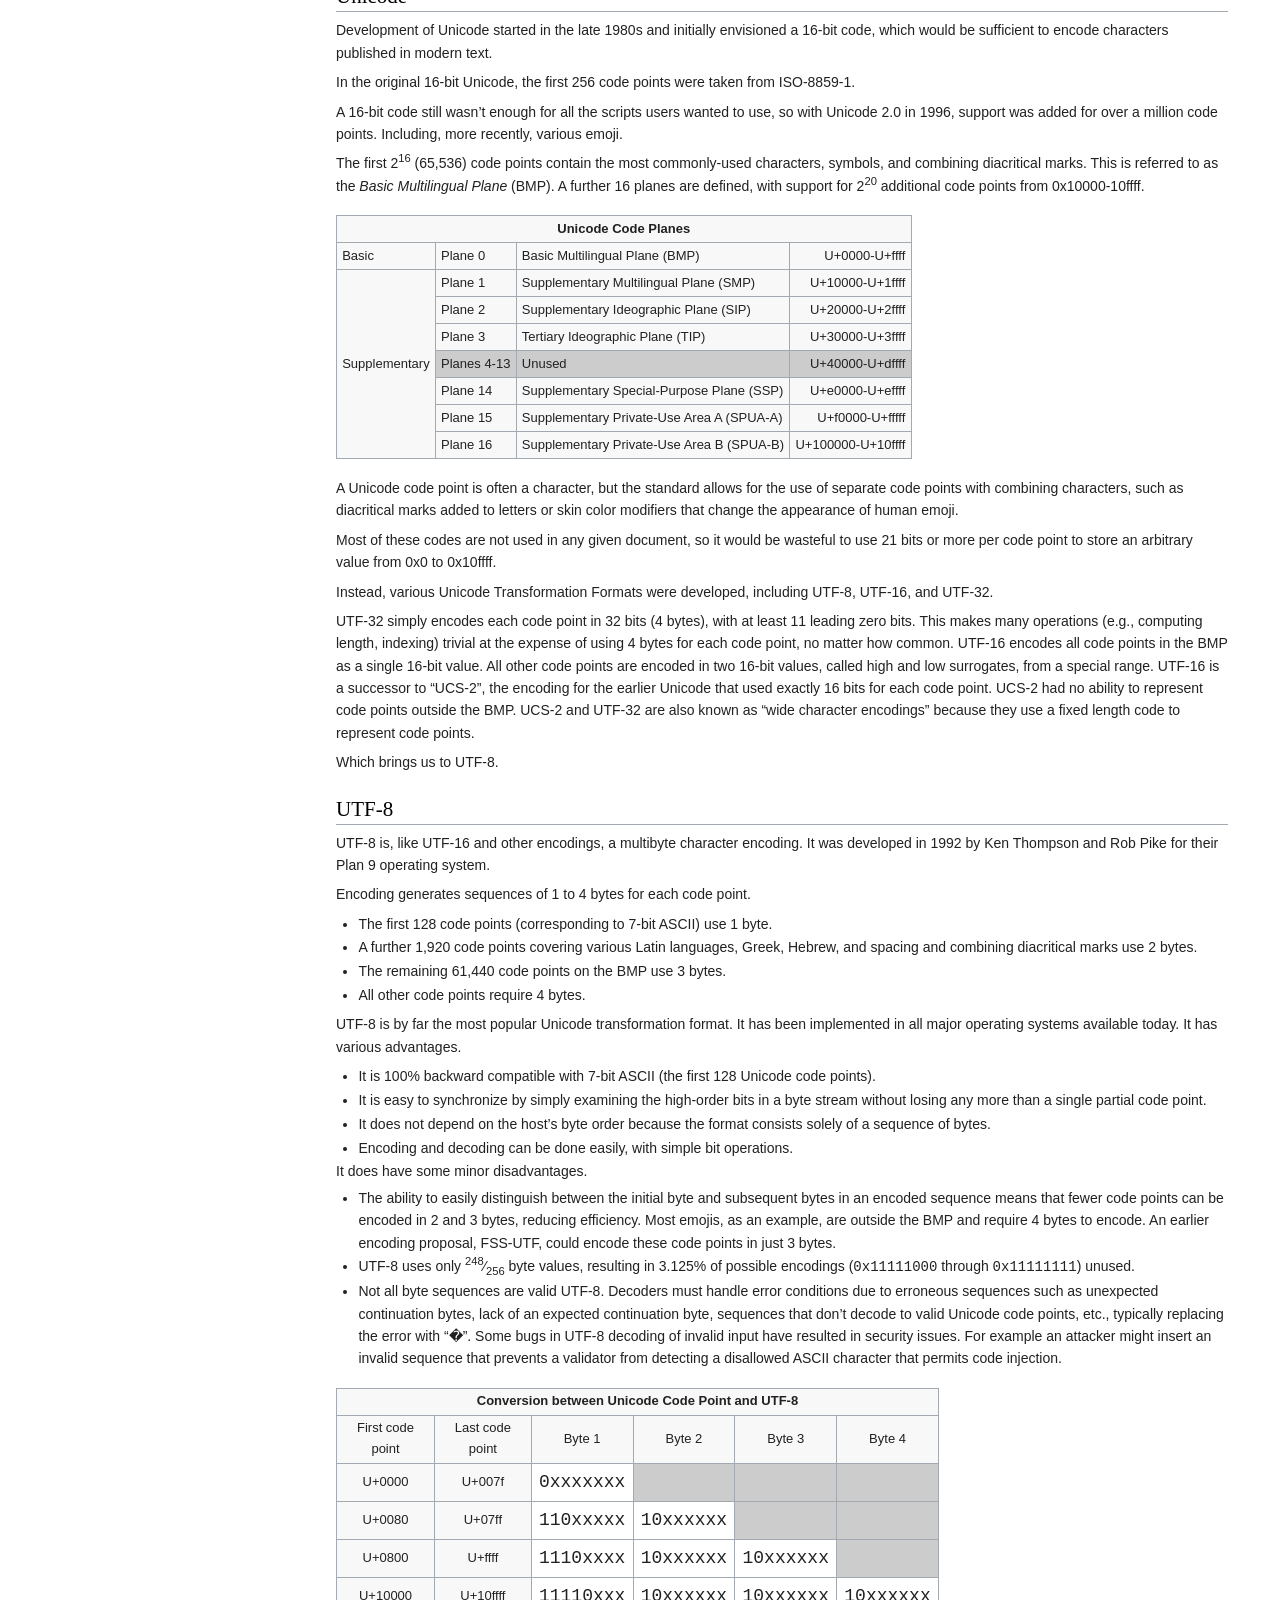
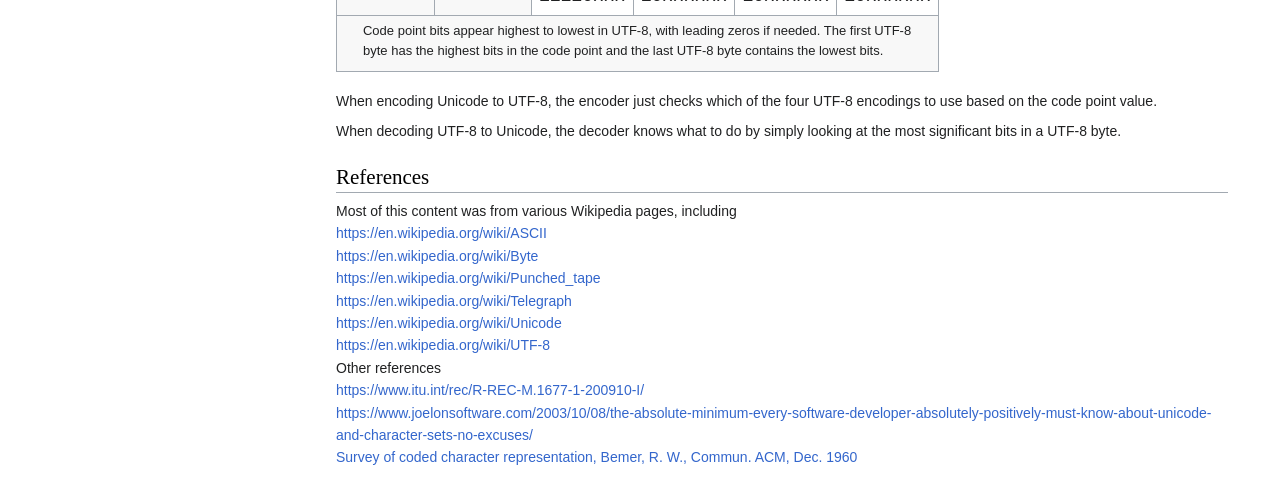
==== commit 59a7b329: ""character" -> "code point" Also a few other minor tweaks" ====
--- a/index.html
+++ b/index.html
@@ -64,7 +64,7 @@
                 </a>
                 <figcaption>
                   Chappe optical telegraph station<br>
-                  By Unknown author - 19th century painting . Photographed in Musee des Arts et Metiers, Public Domain,
+                  By Unknown author - 19th century painting. Photographed in Musee des Arts et Metiers, Public Domain,
                   <a href="https://commons.wikimedia.org/w/index.php?curid=4676438">Link</a>
                 </figcaption>
               </figure>
@@ -76,9 +76,9 @@
                 <figcaption>
                 Optical telegraph codes<br>
                 By Courtesy
-                <a class="external text" href="https://en.wikipedia.org/wiki/User:Spinningspark">
-                Spinningspark at Wikipedia
-                </a>, <a href="https://creativecommons.org/licenses/by-sa/3.0/" title="Creative Commons Attribution-ShareAlike 3.0">CC BY-SA 3.0</a>, <a href="https://en.wikipedia.org/w/index.php?curid=61856468">Link</a>
+                <a href="https://en.wikipedia.org/wiki/User:Spinningspark">
+                Spinningspark at Wikipedia</a>,
+                <a href="https://creativecommons.org/licenses/by-sa/3.0/" title="Creative Commons Attribution-ShareAlike 3.0">CC BY-SA 3.0</a>, <a href="https://en.wikipedia.org/w/index.php?curid=61856468">Link</a>
                 </figcaption>
               </figure>
 
@@ -893,11 +893,11 @@
               <p>
                 UTF-32 simply encodes each code point in 32 bits (4 bytes), with at least 11 leading zero bits.
                 This makes many operations (e.g., computing length, indexing) trivial at the expense of using
-                4 bytes for each character, no matter
+                4 bytes for each code point, no matter
                 how common. UTF-16 encodes all code points in the BMP as a single 16-bit value. All other
                 code points are encoded in two 16-bit values, called high and low surrogates, from a special
                 range. UTF-16 is a successor to &ldquo;UCS-2&rdquo;, the encoding for the earlier Unicode
-                that used exactly 16 bits for each character. UCS-2 had no ability to represent code points
+                that used exactly 16 bits for each code point. UCS-2 had no ability to represent code points
                 outside the BMP. UCS-2 and UTF-32 are also known as &ldquo;wide character encodings&rdquo;
                 because they use a fixed length code to represent code points.
               </p>
